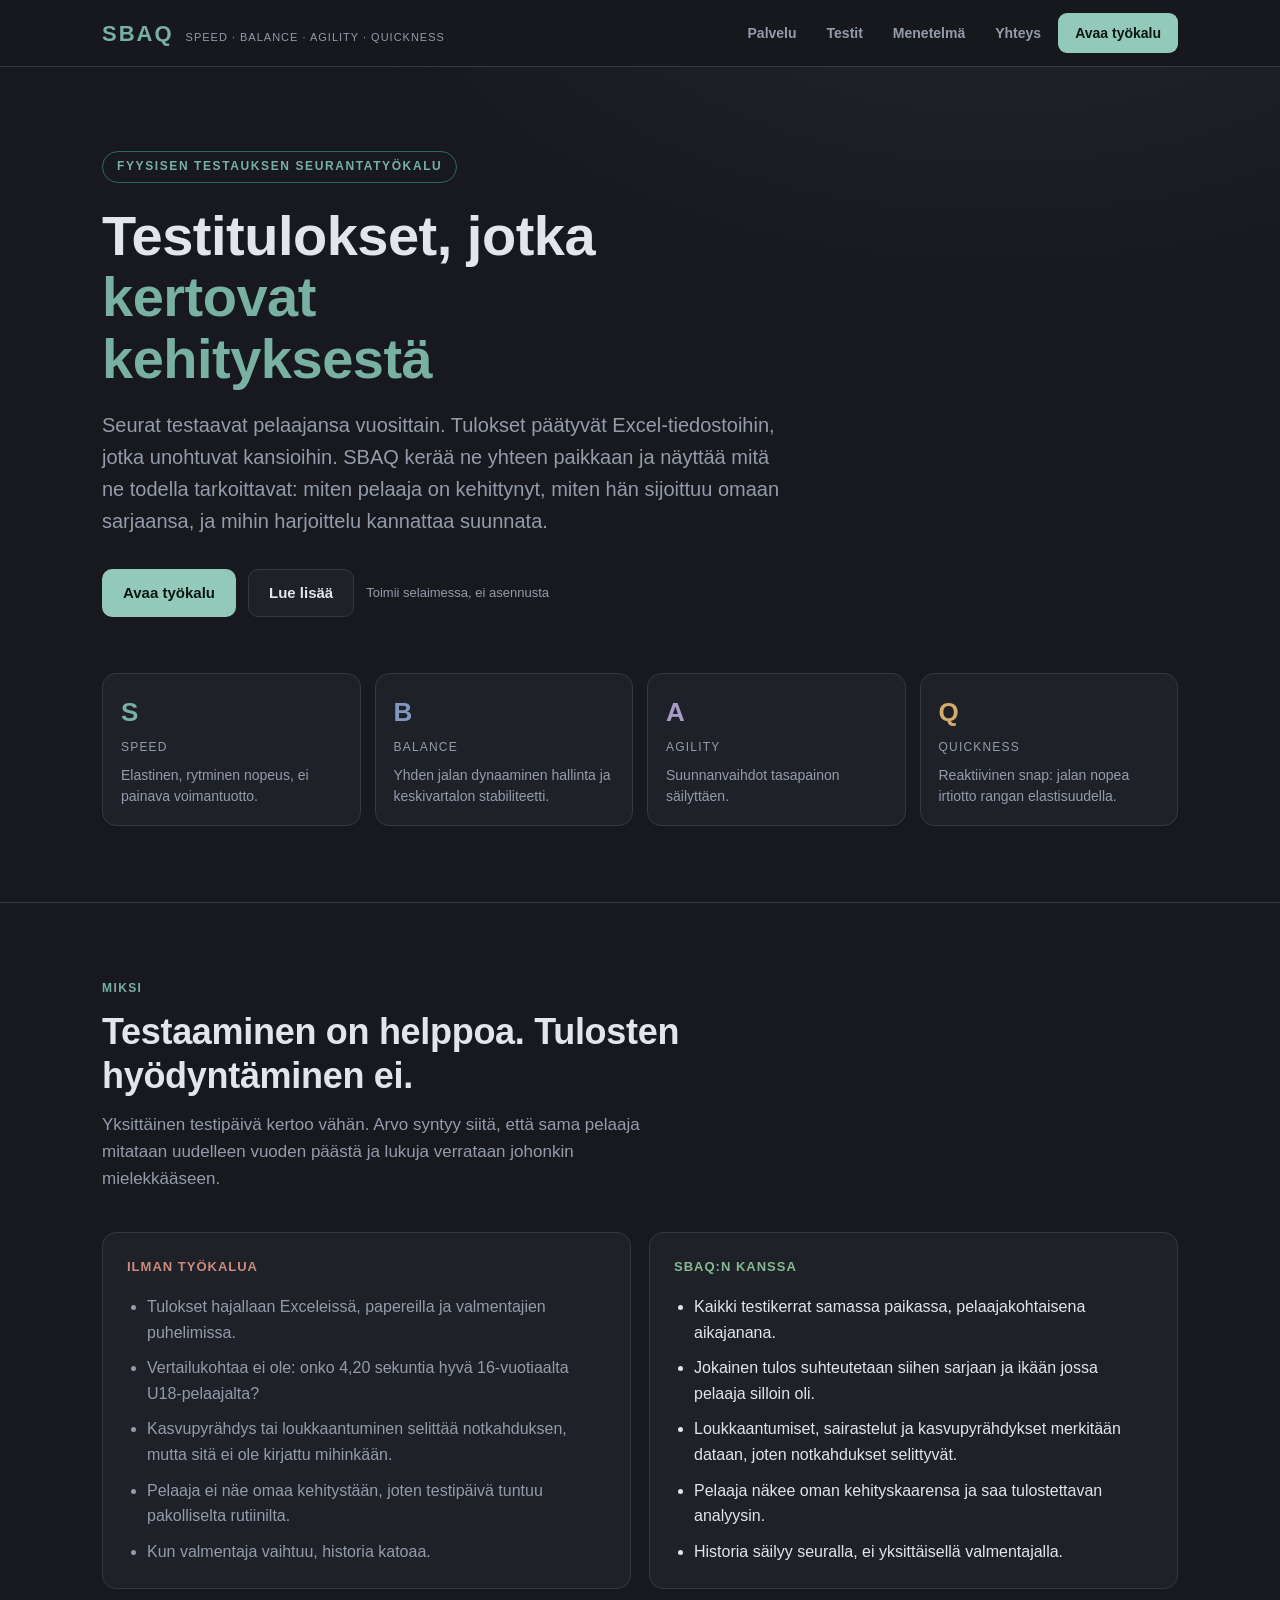
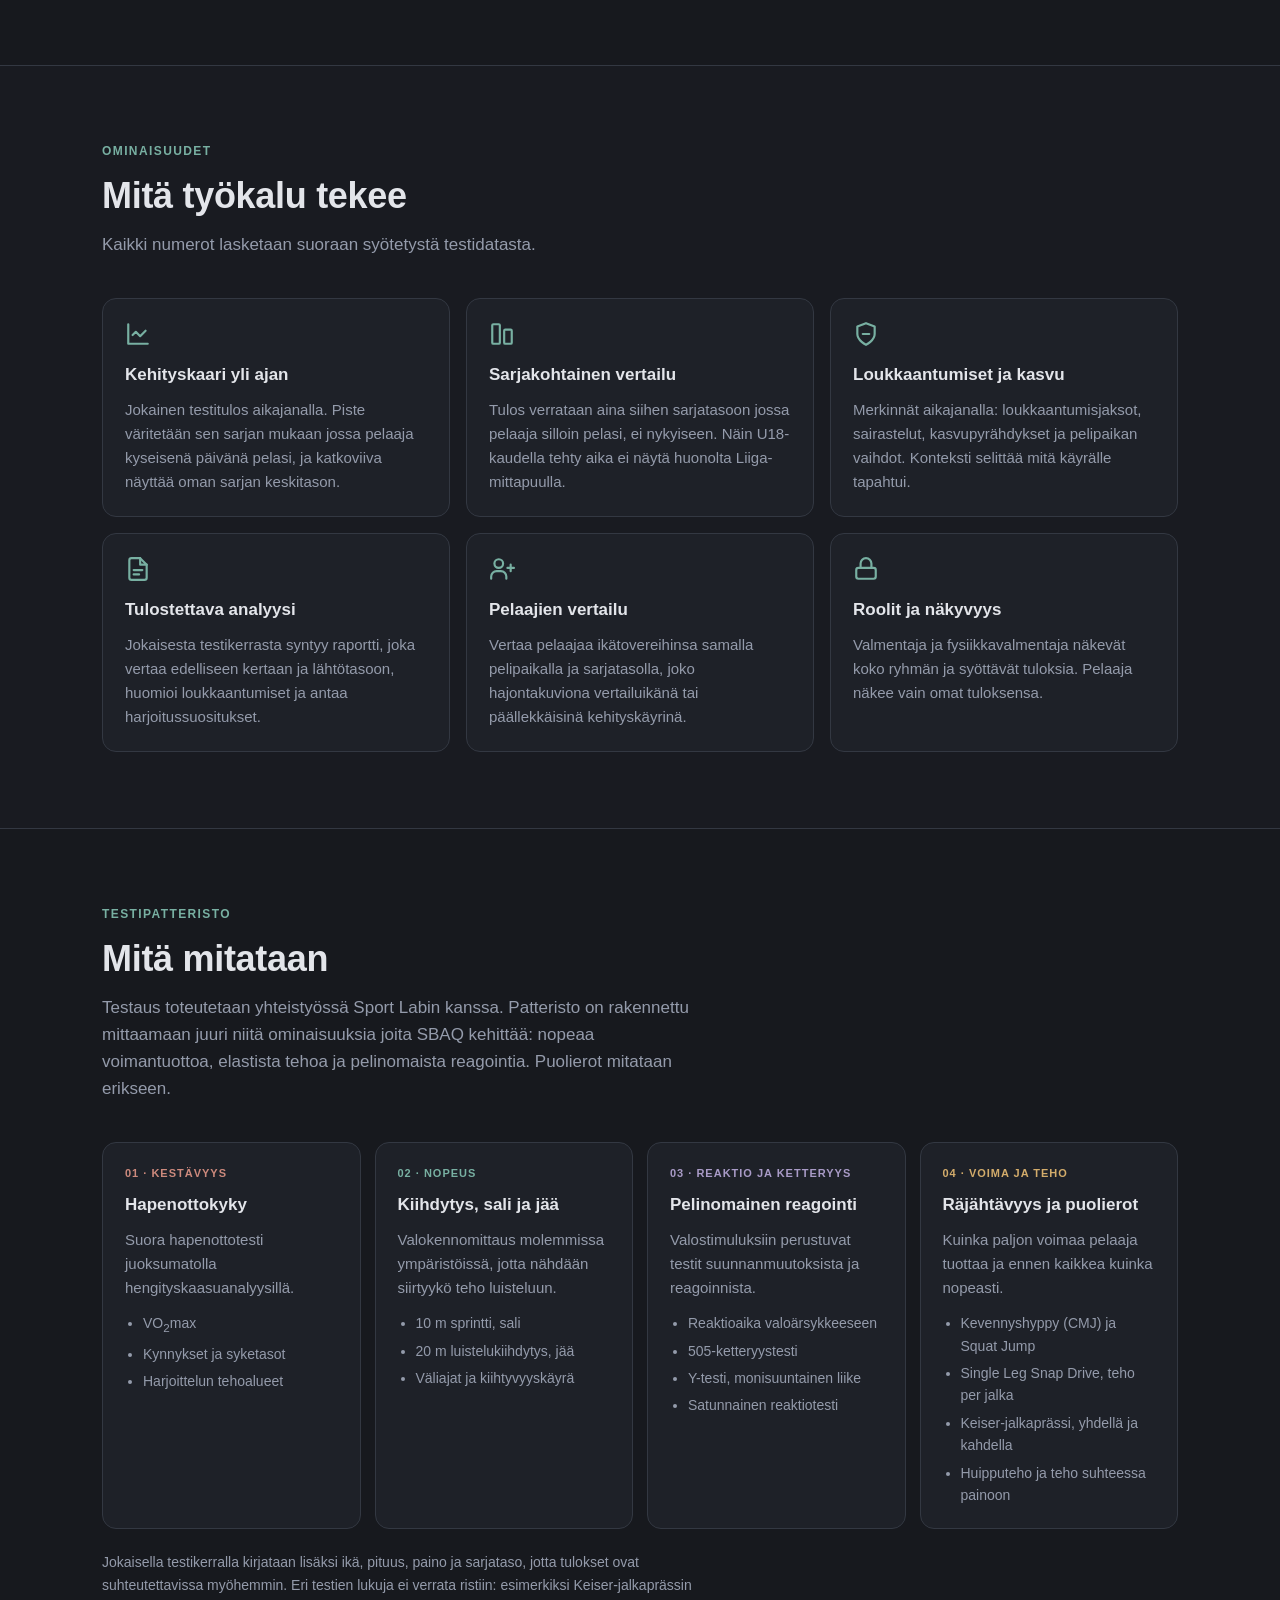
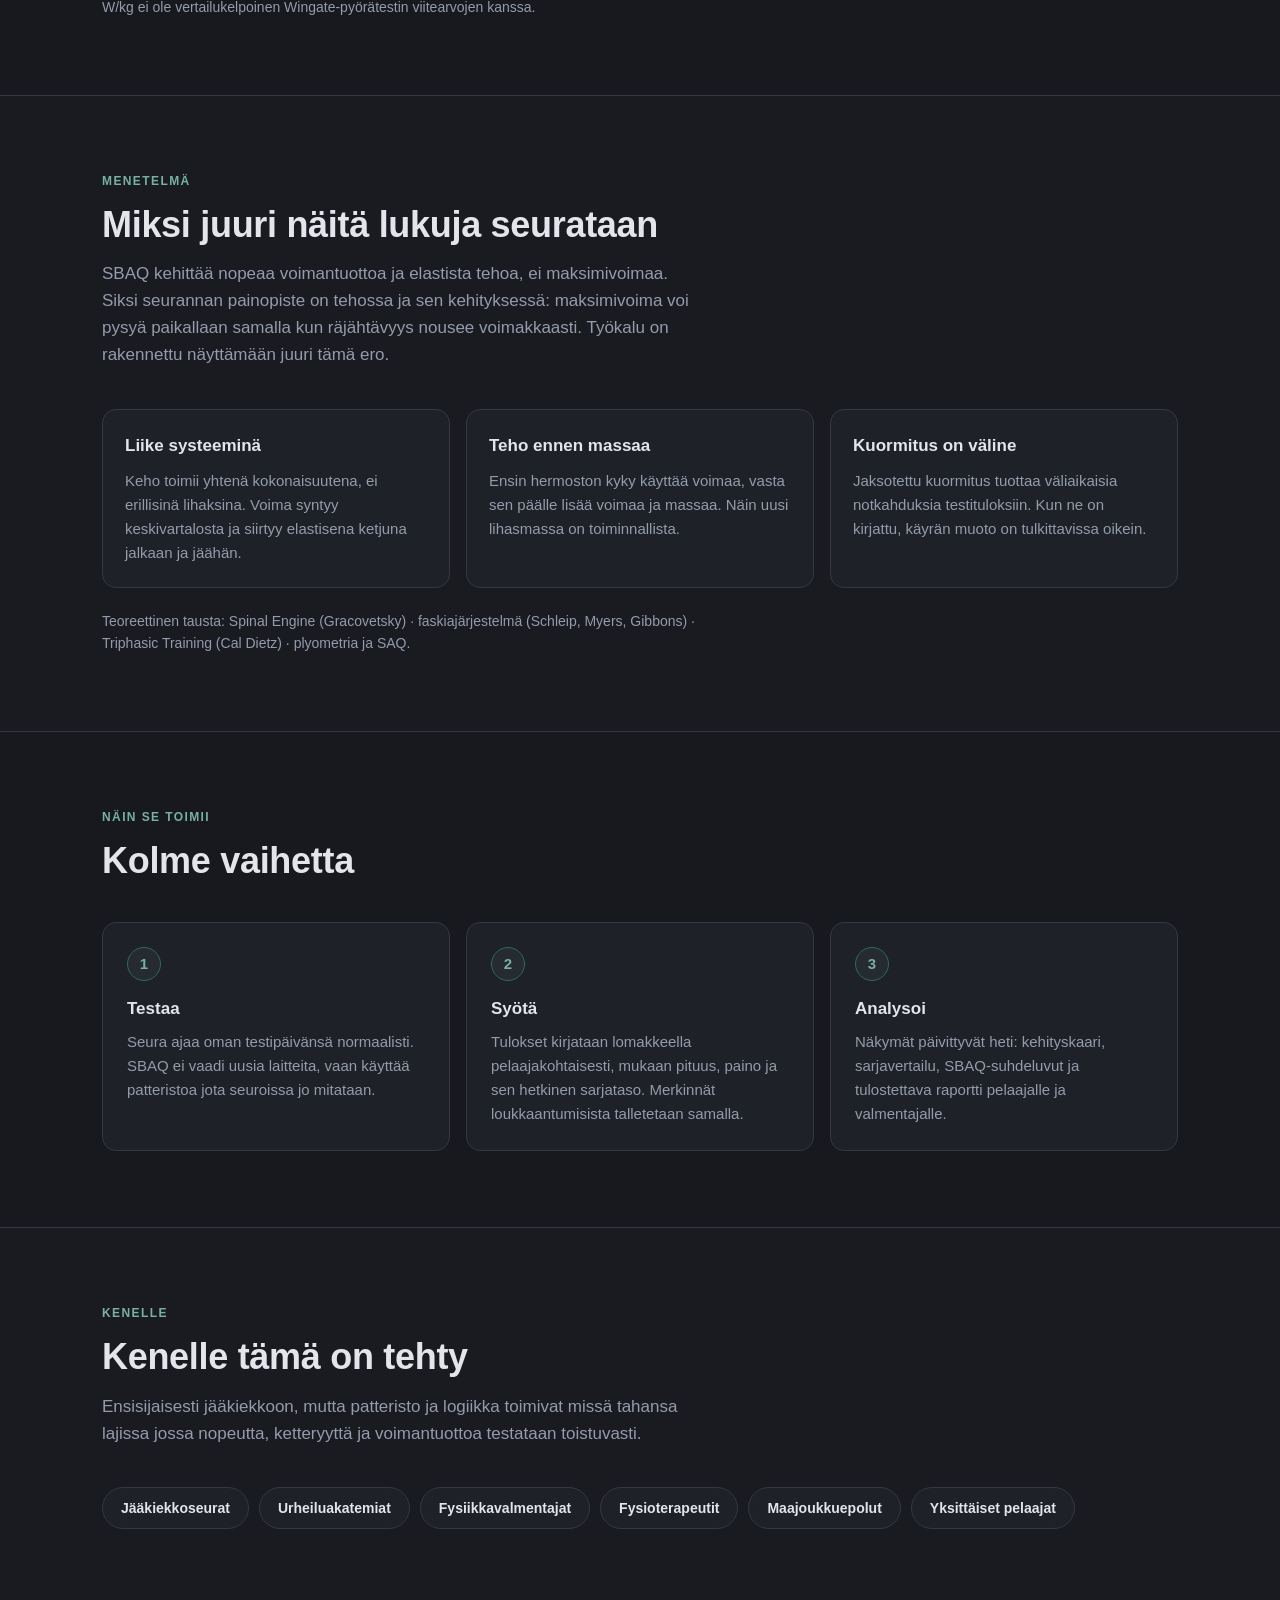
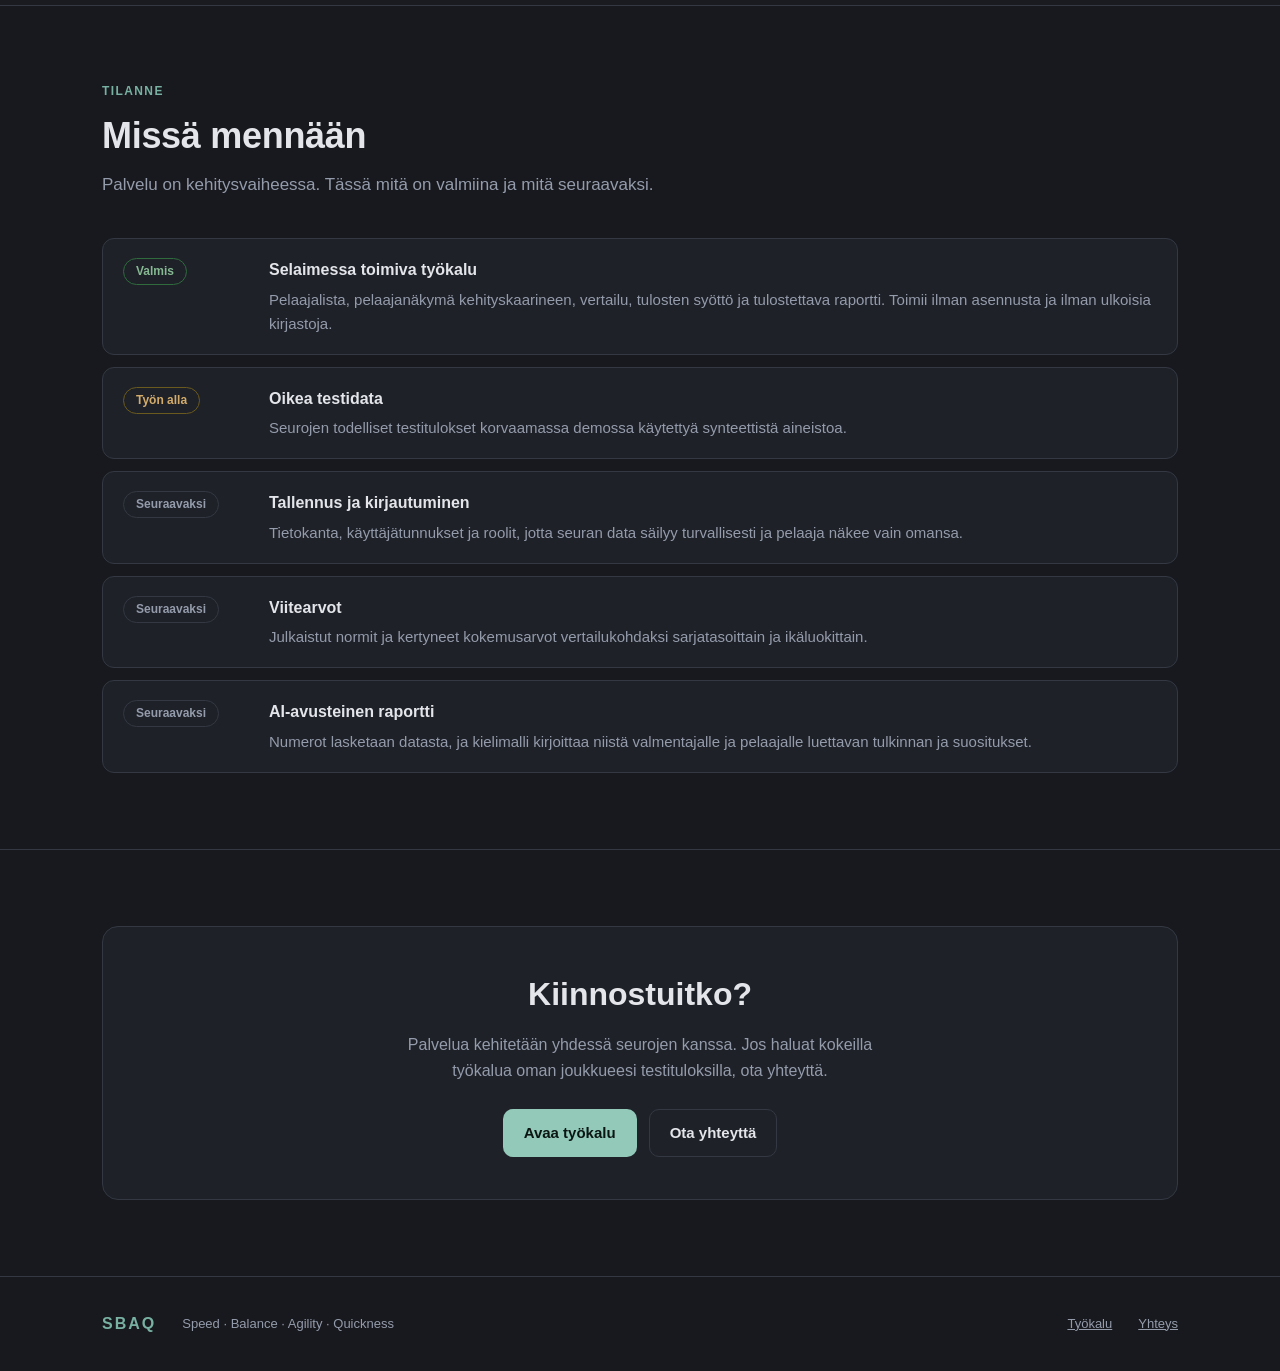
==== index.html @ cec6dcbb "Align landing page with SBAQ's own source material Reworked the parts of the page that were written " ====
<!doctype html>
<html lang="fi">
<head>
  <meta charset="utf-8" />
  <meta name="viewport" content="width=device-width, initial-scale=1" />
  <title>SBAQ, urheilijan testitulosten seuranta</title>
  <meta name="description" content="SBAQ on työkalu jääkiekkoilijoiden fyysisten testitulosten syöttöön, seurantaan ja vertailuun. Speed, Balance, Agility, Quickness." />
  <link rel="stylesheet" href="site.css" />
</head>
<body>

<header class="topbar">
  <div class="wrap">
    <a class="brand" href="#top">
      <span class="logo">SBAQ</span>
      <span class="tag">Speed · Balance · Agility · Quickness</span>
    </a>
    <nav class="sitenav">
      <a href="#palvelu" class="hide-sm">Palvelu</a>
      <a href="#testit" class="hide-sm">Testit</a>
      <a href="#menetelma" class="hide-sm">Menetelmä</a>
      <a href="#yhteys" class="hide-sm">Yhteys</a>
      <a href="app/" class="btn btn-primary">Avaa työkalu</a>
    </nav>
  </div>
</header>

<main id="top">

  <!-- ---------- hero ---------- -->
  <div class="hero">
    <div class="wrap">
      <span class="eyebrow">Fyysisen testauksen seurantatyökalu</span>
      <h1>Testitulokset, jotka <em>kertovat kehityksestä</em></h1>
      <p class="lead">
        Seurat testaavat pelaajansa vuosittain. Tulokset päätyvät Excel-tiedostoihin,
        jotka unohtuvat kansioihin. SBAQ kerää ne yhteen paikkaan ja näyttää mitä
        ne todella tarkoittavat: miten pelaaja on kehittynyt, miten hän sijoittuu
        omaan sarjaansa, ja mihin harjoittelu kannattaa suunnata.
      </p>
      <div class="cta-row">
        <a href="app/" class="btn btn-primary">Avaa työkalu</a>
        <a href="#palvelu" class="btn btn-ghost">Lue lisää</a>
        <span class="cta-note">Toimii selaimessa, ei asennusta</span>
      </div>

      <div class="sbaq-row">
        <div class="sbaq-item">
          <div class="letter">S</div>
          <div class="word">Speed</div>
          <p>Elastinen, rytminen nopeus, ei painava voimantuotto.</p>
        </div>
        <div class="sbaq-item">
          <div class="letter">B</div>
          <div class="word">Balance</div>
          <p>Yhden jalan dynaaminen hallinta ja keskivartalon stabiliteetti.</p>
        </div>
        <div class="sbaq-item">
          <div class="letter">A</div>
          <div class="word">Agility</div>
          <p>Suunnanvaihdot tasapainon säilyttäen.</p>
        </div>
        <div class="sbaq-item">
          <div class="letter">Q</div>
          <div class="word">Quickness</div>
          <p>Reaktiivinen snap: jalan nopea irtiotto rangan elastisuudella.</p>
        </div>
      </div>
    </div>
  </div>

  <!-- ---------- ongelma / ratkaisu ---------- -->
  <section id="palvelu">
    <div class="wrap">
      <div class="sec-head">
        <div class="kicker">Miksi</div>
        <h2>Testaaminen on helppoa. Tulosten hyödyntäminen ei.</h2>
        <p>
          Yksittäinen testipäivä kertoo vähän. Arvo syntyy siitä, että sama pelaaja
          mitataan uudelleen vuoden päästä ja lukuja verrataan johonkin mielekkääseen.
        </p>
      </div>
      <div class="split">
        <div class="panel before">
          <h3>Ilman työkalua</h3>
          <ul>
            <li>Tulokset hajallaan Exceleissä, papereilla ja valmentajien puhelimissa.</li>
            <li>Vertailukohtaa ei ole: onko 4,20 sekuntia hyvä 16-vuotiaalta U18-pelaajalta?</li>
            <li>Kasvupyrähdys tai loukkaantuminen selittää notkahduksen, mutta sitä ei ole kirjattu mihinkään.</li>
            <li>Pelaaja ei näe omaa kehitystään, joten testipäivä tuntuu pakolliselta rutiinilta.</li>
            <li>Kun valmentaja vaihtuu, historia katoaa.</li>
          </ul>
        </div>
        <div class="panel after">
          <h3>SBAQ:n kanssa</h3>
          <ul>
            <li>Kaikki testikerrat samassa paikassa, pelaajakohtaisena aikajanana.</li>
            <li>Jokainen tulos suhteutetaan siihen sarjaan ja ikään jossa pelaaja silloin oli.</li>
            <li>Loukkaantumiset, sairastelut ja kasvupyrähdykset merkitään dataan, joten notkahdukset selittyvät.</li>
            <li>Pelaaja näkee oman kehityskaarensa ja saa tulostettavan analyysin.</li>
            <li>Historia säilyy seuralla, ei yksittäisellä valmentajalla.</li>
          </ul>
        </div>
      </div>
    </div>
  </section>

  <!-- ---------- ominaisuudet ---------- -->
  <section class="alt" id="ominaisuudet">
    <div class="wrap">
      <div class="sec-head">
        <div class="kicker">Ominaisuudet</div>
        <h2>Mitä työkalu tekee</h2>
        <p>Kaikki numerot lasketaan suoraan syötetystä testidatasta.</p>
      </div>
      <div class="grid3">
        <div class="card">
          <svg class="ico" width="26" height="26" viewBox="0 0 24 24" fill="none" stroke="currentColor" stroke-width="2" stroke-linecap="round" stroke-linejoin="round"><path d="M3 3v18h18"/><path d="m19 9-5 5-4-4-3 3"/></svg>
          <h3>Kehityskaari yli ajan</h3>
          <p>Jokainen testitulos aikajanalla. Piste väritetään sen sarjan mukaan jossa pelaaja kyseisenä päivänä pelasi, ja katkoviiva näyttää oman sarjan keskitason.</p>
        </div>
        <div class="card">
          <svg class="ico" width="26" height="26" viewBox="0 0 24 24" fill="none" stroke="currentColor" stroke-width="2" stroke-linecap="round" stroke-linejoin="round"><rect x="3" y="3" width="7" height="18" rx="1"/><rect x="14" y="8" width="7" height="13" rx="1"/></svg>
          <h3>Sarjakohtainen vertailu</h3>
          <p>Tulos verrataan aina siihen sarjatasoon jossa pelaaja silloin pelasi, ei nykyiseen. Näin U18-kaudella tehty aika ei näytä huonolta Liiga-mittapuulla.</p>
        </div>
        <div class="card">
          <svg class="ico" width="26" height="26" viewBox="0 0 24 24" fill="none" stroke="currentColor" stroke-width="2" stroke-linecap="round" stroke-linejoin="round"><path d="M12 22s8-4 8-10V5l-8-3-8 3v7c0 6 8 10 8 10z"/><path d="M9 12h6"/></svg>
          <h3>Loukkaantumiset ja kasvu</h3>
          <p>Merkinnät aikajanalla: loukkaantumisjaksot, sairastelut, kasvupyrähdykset ja pelipaikan vaihdot. Konteksti selittää mitä käyrälle tapahtui.</p>
        </div>
        <div class="card">
          <svg class="ico" width="26" height="26" viewBox="0 0 24 24" fill="none" stroke="currentColor" stroke-width="2" stroke-linecap="round" stroke-linejoin="round"><path d="M14 2H6a2 2 0 0 0-2 2v16a2 2 0 0 0 2 2h12a2 2 0 0 0 2-2V8z"/><path d="M14 2v6h6"/><path d="M8 13h8"/><path d="M8 17h5"/></svg>
          <h3>Tulostettava analyysi</h3>
          <p>Jokaisesta testikerrasta syntyy raportti, joka vertaa edelliseen kertaan ja lähtötasoon, huomioi loukkaantumiset ja antaa harjoitussuositukset.</p>
        </div>
        <div class="card">
          <svg class="ico" width="26" height="26" viewBox="0 0 24 24" fill="none" stroke="currentColor" stroke-width="2" stroke-linecap="round" stroke-linejoin="round"><circle cx="9" cy="7" r="4"/><path d="M2 21v-2a5 5 0 0 1 5-5h4a5 5 0 0 1 5 5v2"/><path d="M17 11h6"/><path d="M20 8v6"/></svg>
          <h3>Pelaajien vertailu</h3>
          <p>Vertaa pelaajaa ikätovereihinsa samalla pelipaikalla ja sarjatasolla, joko hajontakuviona vertailuikänä tai päällekkäisinä kehityskäyrinä.</p>
        </div>
        <div class="card">
          <svg class="ico" width="26" height="26" viewBox="0 0 24 24" fill="none" stroke="currentColor" stroke-width="2" stroke-linecap="round" stroke-linejoin="round"><rect x="3" y="11" width="18" height="10" rx="2"/><path d="M7 11V7a5 5 0 0 1 10 0v4"/></svg>
          <h3>Roolit ja näkyvyys</h3>
          <p>Valmentaja ja fysiikkavalmentaja näkevät koko ryhmän ja syöttävät tuloksia. Pelaaja näkee vain omat tuloksensa.</p>
        </div>
      </div>
    </div>
  </section>

  <!-- ---------- testipatteristo ---------- -->
  <section id="testit">
    <div class="wrap">
      <div class="sec-head">
        <div class="kicker">Testipatteristo</div>
        <h2>Mitä mitataan</h2>
        <p>
          Testaus toteutetaan yhteistyössä Sport Labin kanssa. Patteristo on
          rakennettu mittaamaan juuri niitä ominaisuuksia joita SBAQ kehittää:
          nopeaa voimantuottoa, elastista tehoa ja pelinomaista reagointia.
          Puolierot mitataan erikseen.
        </p>
      </div>

      <div class="grid4">
        <div class="card">
          <div class="cat cat-strength">01 · Kestävyys</div>
          <h3>Hapenottokyky</h3>
          <p>Suora hapenottotesti juoksumatolla hengityskaasuanalyysillä.</p>
          <ul class="tlist">
            <li>VO<sub>2</sub>max</li>
            <li>Kynnykset ja syketasot</li>
            <li>Harjoittelun tehoalueet</li>
          </ul>
        </div>

        <div class="card">
          <div class="cat cat-speed">02 · Nopeus</div>
          <h3>Kiihdytys, sali ja jää</h3>
          <p>Valokennomittaus molemmissa ympäristöissä, jotta nähdään siirtyykö teho luisteluun.</p>
          <ul class="tlist">
            <li>10 m sprintti, sali</li>
            <li>20 m luistelukiihdytys, jää</li>
            <li>Väliajat ja kiihtyvyyskäyrä</li>
          </ul>
        </div>

        <div class="card">
          <div class="cat cat-agility">03 · Reaktio ja ketteryys</div>
          <h3>Pelinomainen reagointi</h3>
          <p>Valostimuluksiin perustuvat testit suunnanmuutoksista ja reagoinnista.</p>
          <ul class="tlist">
            <li>Reaktioaika valoärsykkeeseen</li>
            <li>505-ketteryystesti</li>
            <li>Y-testi, monisuuntainen liike</li>
            <li>Satunnainen reaktiotesti</li>
          </ul>
        </div>

        <div class="card">
          <div class="cat cat-power">04 · Voima ja teho</div>
          <h3>Räjähtävyys ja puolierot</h3>
          <p>Kuinka paljon voimaa pelaaja tuottaa ja ennen kaikkea kuinka nopeasti.</p>
          <ul class="tlist">
            <li>Kevennyshyppy (CMJ) ja Squat Jump</li>
            <li>Single Leg Snap Drive, teho per jalka</li>
            <li>Keiser-jalkaprässi, yhdellä ja kahdella</li>
            <li>Huipputeho ja teho suhteessa painoon</li>
          </ul>
        </div>
      </div>

      <p class="fineprint">
        Jokaisella testikerralla kirjataan lisäksi ikä, pituus, paino ja sarjataso,
        jotta tulokset ovat suhteutettavissa myöhemmin. Eri testien lukuja ei
        verrata ristiin: esimerkiksi Keiser-jalkaprässin W/kg ei ole vertailukelpoinen
        Wingate-pyörätestin viitearvojen kanssa.
      </p>
    </div>
  </section>

  <!-- ---------- menetelmä ---------- -->
  <section class="alt" id="menetelma">
    <div class="wrap">
      <div class="sec-head">
        <div class="kicker">Menetelmä</div>
        <h2>Miksi juuri näitä lukuja seurataan</h2>
        <p>
          SBAQ kehittää nopeaa voimantuottoa ja elastista tehoa, ei maksimivoimaa.
          Siksi seurannan painopiste on tehossa ja sen kehityksessä: maksimivoima voi
          pysyä paikallaan samalla kun räjähtävyys nousee voimakkaasti. Työkalu on
          rakennettu näyttämään juuri tämä ero.
        </p>
      </div>
      <div class="grid3">
        <div class="card">
          <h3>Liike systeeminä</h3>
          <p>Keho toimii yhtenä kokonaisuutena, ei erillisinä lihaksina. Voima syntyy keskivartalosta ja siirtyy elastisena ketjuna jalkaan ja jäähän.</p>
        </div>
        <div class="card">
          <h3>Teho ennen massaa</h3>
          <p>Ensin hermoston kyky käyttää voimaa, vasta sen päälle lisää voimaa ja massaa. Näin uusi lihasmassa on toiminnallista.</p>
        </div>
        <div class="card">
          <h3>Kuormitus on väline</h3>
          <p>Jaksotettu kuormitus tuottaa väliaikaisia notkahduksia testituloksiin. Kun ne on kirjattu, käyrän muoto on tulkittavissa oikein.</p>
        </div>
      </div>
      <p class="fineprint">
        Teoreettinen tausta: Spinal Engine (Gracovetsky) · faskiajärjestelmä
        (Schleip, Myers, Gibbons) · Triphasic Training (Cal Dietz) · plyometria ja SAQ.
      </p>
    </div>
  </section>

  <!-- ---------- näin se toimii ---------- -->
  <section id="nain-se-toimii">
    <div class="wrap">
      <div class="sec-head">
        <div class="kicker">Näin se toimii</div>
        <h2>Kolme vaihetta</h2>
      </div>
      <div class="steps">
        <div class="step">
          <div class="num">1</div>
          <h3>Testaa</h3>
          <p>Seura ajaa oman testipäivänsä normaalisti. SBAQ ei vaadi uusia laitteita, vaan käyttää patteristoa jota seuroissa jo mitataan.</p>
        </div>
        <div class="step">
          <div class="num">2</div>
          <h3>Syötä</h3>
          <p>Tulokset kirjataan lomakkeella pelaajakohtaisesti, mukaan pituus, paino ja sen hetkinen sarjataso. Merkinnät loukkaantumisista talletetaan samalla.</p>
        </div>
        <div class="step">
          <div class="num">3</div>
          <h3>Analysoi</h3>
          <p>Näkymät päivittyvät heti: kehityskaari, sarjavertailu, SBAQ-suhdeluvut ja tulostettava raportti pelaajalle ja valmentajalle.</p>
        </div>
      </div>
    </div>
  </section>

  <!-- ---------- kenelle ---------- -->
  <section class="alt" id="kenelle">
    <div class="wrap">
      <div class="sec-head">
        <div class="kicker">Kenelle</div>
        <h2>Kenelle tämä on tehty</h2>
        <p>
          Ensisijaisesti jääkiekkoon, mutta patteristo ja logiikka toimivat missä
          tahansa lajissa jossa nopeutta, ketteryyttä ja voimantuottoa testataan
          toistuvasti.
        </p>
      </div>
      <div class="chips">
        <span class="chip">Jääkiekkoseurat</span>
        <span class="chip">Urheiluakatemiat</span>
        <span class="chip">Fysiikkavalmentajat</span>
        <span class="chip">Fysioterapeutit</span>
        <span class="chip">Maajoukkuepolut</span>
        <span class="chip">Yksittäiset pelaajat</span>
      </div>
    </div>
  </section>

  <!-- ---------- tilanne ---------- -->
  <section id="tilanne">
    <div class="wrap">
      <div class="sec-head">
        <div class="kicker">Tilanne</div>
        <h2>Missä mennään</h2>
        <p>Palvelu on kehitysvaiheessa. Tässä mitä on valmiina ja mitä seuraavaksi.</p>
      </div>
      <div class="road">
        <div class="road-item">
          <div><span class="pill done">Valmis</span></div>
          <div>
            <h3>Selaimessa toimiva työkalu</h3>
            <p>Pelaajalista, pelaajanäkymä kehityskaarineen, vertailu, tulosten syöttö ja tulostettava raportti. Toimii ilman asennusta ja ilman ulkoisia kirjastoja.</p>
          </div>
        </div>
        <div class="road-item">
          <div><span class="pill wip">Työn alla</span></div>
          <div>
            <h3>Oikea testidata</h3>
            <p>Seurojen todelliset testitulokset korvaamassa demossa käytettyä synteettistä aineistoa.</p>
          </div>
        </div>
        <div class="road-item">
          <div><span class="pill next">Seuraavaksi</span></div>
          <div>
            <h3>Tallennus ja kirjautuminen</h3>
            <p>Tietokanta, käyttäjätunnukset ja roolit, jotta seuran data säilyy turvallisesti ja pelaaja näkee vain omansa.</p>
          </div>
        </div>
        <div class="road-item">
          <div><span class="pill next">Seuraavaksi</span></div>
          <div>
            <h3>Viitearvot</h3>
            <p>Julkaistut normit ja kertyneet kokemusarvot vertailukohdaksi sarjatasoittain ja ikäluokittain.</p>
          </div>
        </div>
        <div class="road-item">
          <div><span class="pill next">Seuraavaksi</span></div>
          <div>
            <h3>AI-avusteinen raportti</h3>
            <p>Numerot lasketaan datasta, ja kielimalli kirjoittaa niistä valmentajalle ja pelaajalle luettavan tulkinnan ja suositukset.</p>
          </div>
        </div>
      </div>
    </div>
  </section>

  <!-- ---------- yhteys ---------- -->
  <section id="yhteys">
    <div class="wrap">
      <div class="contact-box">
        <h2>Kiinnostuitko?</h2>
        <p>
          Palvelua kehitetään yhdessä seurojen kanssa. Jos haluat kokeilla työkalua
          oman joukkueesi testituloksilla, ota yhteyttä.
        </p>
        <div class="cta-row">
          <a href="app/" class="btn btn-primary">Avaa työkalu</a>
          <a href="mailto:janne.seivo@gmail.com" class="btn btn-ghost">Ota yhteyttä</a>
        </div>
      </div>
    </div>
  </section>

</main>

<footer class="foot">
  <div class="wrap">
    <span class="logo" style="font-size:16px;">SBAQ</span>
    <span>Speed · Balance · Agility · Quickness</span>
    <span class="sep"><a href="app/">Työkalu</a></span>
    <span><a href="#yhteys">Yhteys</a></span>
  </div>
</footer>

</body>
</html>
---- site.css ----
/* SBAQ, esittelysivu. Ei riippuvuuksia. Sama visuaalinen kieli kuin työkalussa. */
:root {
  --bg: #17191e;
  --panel: #1e2128;
  --panel-2: #262a32;
  --line: #333842;
  --ink: #e3e5ea;
  --muted: #949bab;
  --teal: #78b0a2;
  --green: #86b892;
  --yellow: #d3ac6b;
  --red: #cd8a7d;
  --orange: #d29a6a;
  --purple: #a99bc7;
  --blue: #8098c0;
  --maxw: 1120px;
}
* { box-sizing: border-box; }
html { scroll-behavior: smooth; }
html, body { margin: 0; }
body {
  background: var(--bg);
  color: var(--ink);
  font: 16px/1.6 -apple-system, "SF Pro Text", "Segoe UI", Roboto, Helvetica, Arial, sans-serif;
  min-height: 100vh;
  -webkit-font-smoothing: antialiased;
}
a { color: var(--teal); }
.wrap { max-width: var(--maxw); margin: 0 auto; padding: 0 22px; }

/* ---------- top bar ---------- */
.topbar {
  position: sticky; top: 0; z-index: 30;
  border-bottom: 1px solid var(--line);
  background: rgba(23,25,30,.82); backdrop-filter: blur(10px);
}
.topbar .wrap { display: flex; align-items: center; gap: 16px 26px; padding-top: 13px; padding-bottom: 13px; }
.brand { display: flex; align-items: baseline; gap: 12px; text-decoration: none; }
.logo { font-weight: 700; letter-spacing: 2px; font-size: 22px; color: var(--teal); }
.tag { color: var(--muted); font-size: 11px; letter-spacing: 1px; text-transform: uppercase; white-space: nowrap; }
.sitenav { display: flex; gap: 4px; margin-left: auto; align-items: center; }
.sitenav a {
  color: var(--muted); text-decoration: none; font-size: 14px; font-weight: 600;
  padding: 7px 13px; border-radius: 9px;
}
.sitenav a:hover { color: var(--ink); background: var(--panel); }
@media (max-width: 900px) { .tag { display: none; } .sitenav a.hide-sm { display: none; } }

/* ---------- buttons ---------- */
.btn {
  display: inline-flex; align-items: center; gap: 8px;
  border-radius: 10px; padding: 11px 20px; font-size: 15px; font-weight: 700;
  text-decoration: none; border: 1px solid transparent; cursor: pointer; white-space: nowrap;
}
.btn-primary { background: #92c9b9; color: #0b1613; }
.btn-primary:hover { background: #a6d6c7; color: #0b1613; }
.btn-ghost { border-color: var(--line); color: var(--ink); background: var(--panel); }
.btn-ghost:hover { border-color: var(--teal); color: var(--teal); }
.sitenav a.btn { padding: 8px 16px; font-size: 14px; }
.sitenav a.btn-primary, .sitenav a.btn-primary:hover { color: #0b1613; background: #92c9b9; }
.sitenav a.btn-primary:hover { background: #a6d6c7; }

/* ---------- hero ---------- */
.hero {
  background: radial-gradient(1100px 620px at 78% -18%, #23262d 0%, var(--bg) 62%);
  border-bottom: 1px solid var(--line);
  padding: 84px 0 76px;
}
.eyebrow {
  display: inline-block; color: var(--teal); font-size: 12px; font-weight: 700;
  letter-spacing: 1.6px; text-transform: uppercase;
  border: 1px solid #2b6a5f; border-radius: 999px; padding: 5px 14px; margin-bottom: 22px;
}
.hero h1 {
  margin: 0 0 20px; font-size: clamp(34px, 5.4vw, 56px); line-height: 1.1;
  font-weight: 800; letter-spacing: -.5px; max-width: 16ch;
}
.hero h1 em { font-style: normal; color: var(--teal); }
.lead { font-size: clamp(17px, 2vw, 20px); color: var(--muted); max-width: 62ch; margin: 0 0 32px; }
.cta-row { display: flex; flex-wrap: wrap; gap: 12px; align-items: center; }
.cta-note { color: var(--muted); font-size: 13px; }

.sbaq-row { display: grid; grid-template-columns: repeat(4, 1fr); gap: 14px; margin-top: 56px; }
@media (max-width: 720px) { .sbaq-row { grid-template-columns: repeat(2, 1fr); } }
.sbaq-item {
  border: 1px solid var(--line); border-radius: 14px; padding: 18px; background: var(--panel);
}
.sbaq-item .letter { font-size: 26px; font-weight: 800; letter-spacing: 1px; margin-bottom: 4px; }
.sbaq-item .word { font-size: 12px; text-transform: uppercase; letter-spacing: 1.2px; color: var(--muted); margin-bottom: 8px; }
.sbaq-item p { margin: 0; font-size: 14px; color: var(--muted); line-height: 1.5; }
.sbaq-item:nth-child(1) .letter { color: var(--teal); }
.sbaq-item:nth-child(2) .letter { color: var(--blue); }
.sbaq-item:nth-child(3) .letter { color: var(--purple); }
.sbaq-item:nth-child(4) .letter { color: var(--yellow); }

/* ---------- sections ---------- */
section { padding: 76px 0; border-bottom: 1px solid var(--line); }
section.alt { background: #191b21; }
.sec-head { max-width: 66ch; margin-bottom: 40px; }
.sec-head .kicker {
  color: var(--teal); font-size: 12px; font-weight: 700;
  letter-spacing: 1.4px; text-transform: uppercase; margin-bottom: 12px;
}
.sec-head h2 { margin: 0 0 14px; font-size: clamp(26px, 3.4vw, 36px); line-height: 1.2; font-weight: 800; letter-spacing: -.3px; }
.sec-head p { margin: 0; color: var(--muted); font-size: 17px; }

/* ---------- problem ---------- */
.split { display: grid; grid-template-columns: 1fr 1fr; gap: 18px; }
@media (max-width: 860px) { .split { grid-template-columns: 1fr; } }
.panel {
  background: var(--panel); border: 1px solid var(--line); border-radius: 14px; padding: 24px;
}
.panel h3 { margin: 0 0 16px; font-size: 13px; letter-spacing: 1px; text-transform: uppercase; }
.panel.before h3 { color: var(--red); }
.panel.after h3 { color: var(--green); }
.panel ul { margin: 0; padding-left: 20px; }
.panel li { margin-bottom: 10px; color: var(--muted); }
.panel li:last-child { margin-bottom: 0; }
.panel.after li { color: var(--ink); }

/* ---------- feature / test grids ---------- */
.grid3 { display: grid; grid-template-columns: repeat(3, 1fr); gap: 16px; }
.grid4 { display: grid; grid-template-columns: repeat(4, 1fr); gap: 14px; }
@media (max-width: 980px) { .grid3 { grid-template-columns: repeat(2, 1fr); } .grid4 { grid-template-columns: repeat(2, 1fr); } }
@media (max-width: 620px) { .grid3, .grid4 { grid-template-columns: 1fr; } }
.card {
  background: var(--panel); border: 1px solid var(--line); border-radius: 14px; padding: 22px;
}
.card h3 { margin: 0 0 10px; font-size: 17px; font-weight: 700; }
.card p { margin: 0; color: var(--muted); font-size: 15px; }
.card .ico { display: block; margin-bottom: 14px; color: var(--teal); }

.test {
  background: var(--panel); border: 1px solid var(--line); border-radius: 12px; padding: 16px 18px;
}
.test .cat {
  font-size: 11px; text-transform: uppercase; letter-spacing: 1px; font-weight: 700; margin-bottom: 7px;
}
.test .nm { font-weight: 700; font-size: 15px; margin-bottom: 3px; }
.test .un { color: var(--muted); font-size: 13px; }
.cat-power { color: var(--yellow); }
.cat-speed { color: var(--teal); }
.cat-quick { color: var(--orange); }
.cat-agility { color: var(--purple); }
.cat-balance { color: var(--blue); }
.cat-mobility { color: var(--green); }
.cat-strength { color: var(--red); }

/* ---------- steps ---------- */
.steps { display: grid; grid-template-columns: repeat(3, 1fr); gap: 16px; counter-reset: step; }
@media (max-width: 860px) { .steps { grid-template-columns: 1fr; } }
.step { background: var(--panel); border: 1px solid var(--line); border-radius: 14px; padding: 24px; position: relative; }
.step .num {
  display: inline-flex; align-items: center; justify-content: center;
  width: 34px; height: 34px; border-radius: 999px;
  background: var(--panel-2); border: 1px solid #2b6a5f; color: var(--teal);
  font-weight: 800; font-size: 15px; margin-bottom: 14px;
}
.step h3 { margin: 0 0 8px; font-size: 17px; }
.step p { margin: 0; color: var(--muted); font-size: 15px; }

/* ---------- audience ---------- */
.chips { display: flex; flex-wrap: wrap; gap: 10px; }
.chip {
  border: 1px solid var(--line); background: var(--panel); border-radius: 999px;
  padding: 9px 18px; font-size: 14px; font-weight: 600; color: var(--ink);
}

/* ---------- roadmap ---------- */
.road { display: grid; gap: 12px; }
.road-item {
  display: grid; grid-template-columns: 128px 1fr; gap: 18px; align-items: start;
  background: var(--panel); border: 1px solid var(--line); border-radius: 12px; padding: 18px 20px;
}
@media (max-width: 620px) { .road-item { grid-template-columns: 1fr; gap: 8px; } }
.pill {
  display: inline-block; border-radius: 999px; padding: 3px 12px;
  font-size: 12px; font-weight: 700; border: 1px solid var(--line);
}
.pill.done { color: var(--green); border-color: #2f6b3d; }
.pill.wip { color: var(--yellow); border-color: #6b5a1e; }
.pill.next { color: var(--muted); }
.road-item h3 { margin: 0 0 5px; font-size: 16px; }
.road-item p { margin: 0; color: var(--muted); font-size: 15px; }

/* ---------- contact ---------- */
.contact-box {
  background: var(--panel); border: 1px solid var(--line); border-radius: 16px;
  padding: 42px; text-align: center;
}
.contact-box h2 { margin: 0 0 12px; font-size: clamp(24px, 3.2vw, 32px); font-weight: 800; }
.contact-box p { margin: 0 auto 26px; color: var(--muted); max-width: 54ch; }
.contact-box .cta-row { justify-content: center; }

/* ---------- footer ---------- */
.foot { padding: 34px 0; color: var(--muted); font-size: 13px; }
.foot .wrap { display: flex; flex-wrap: wrap; gap: 12px 26px; align-items: center; }
.foot .sep { margin-left: auto; }
.foot a { color: var(--muted); }
.foot a:hover { color: var(--teal); }

/* ---------- test battery cards ---------- */
.card .cat {
  font-size: 11px; text-transform: uppercase; letter-spacing: 1px;
  font-weight: 700; margin-bottom: 8px;
}
ul.tlist { margin: 12px 0 0; padding-left: 18px; }
ul.tlist li { color: var(--muted); font-size: 14px; margin-bottom: 5px; }
ul.tlist li:last-child { margin-bottom: 0; }
.fineprint { color: var(--muted); font-size: 14px; margin: 22px 0 0; max-width: 78ch; }
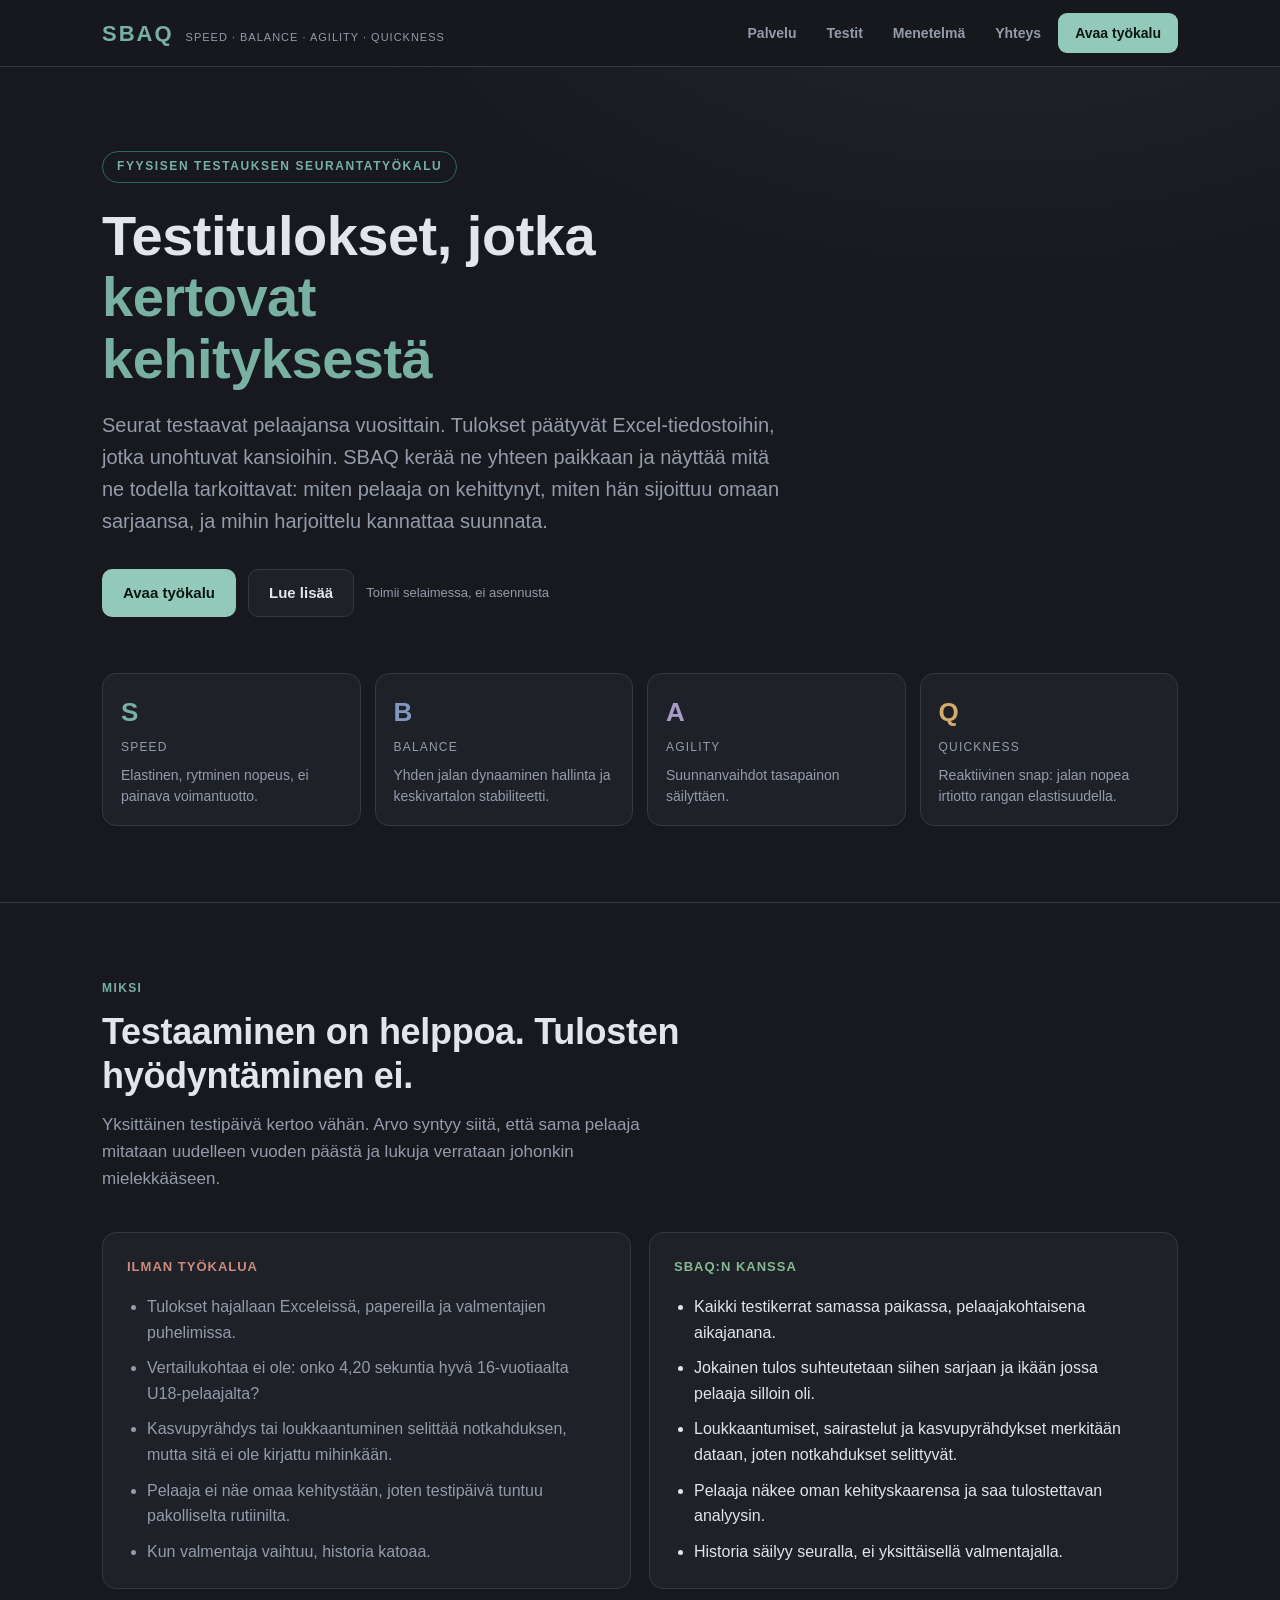
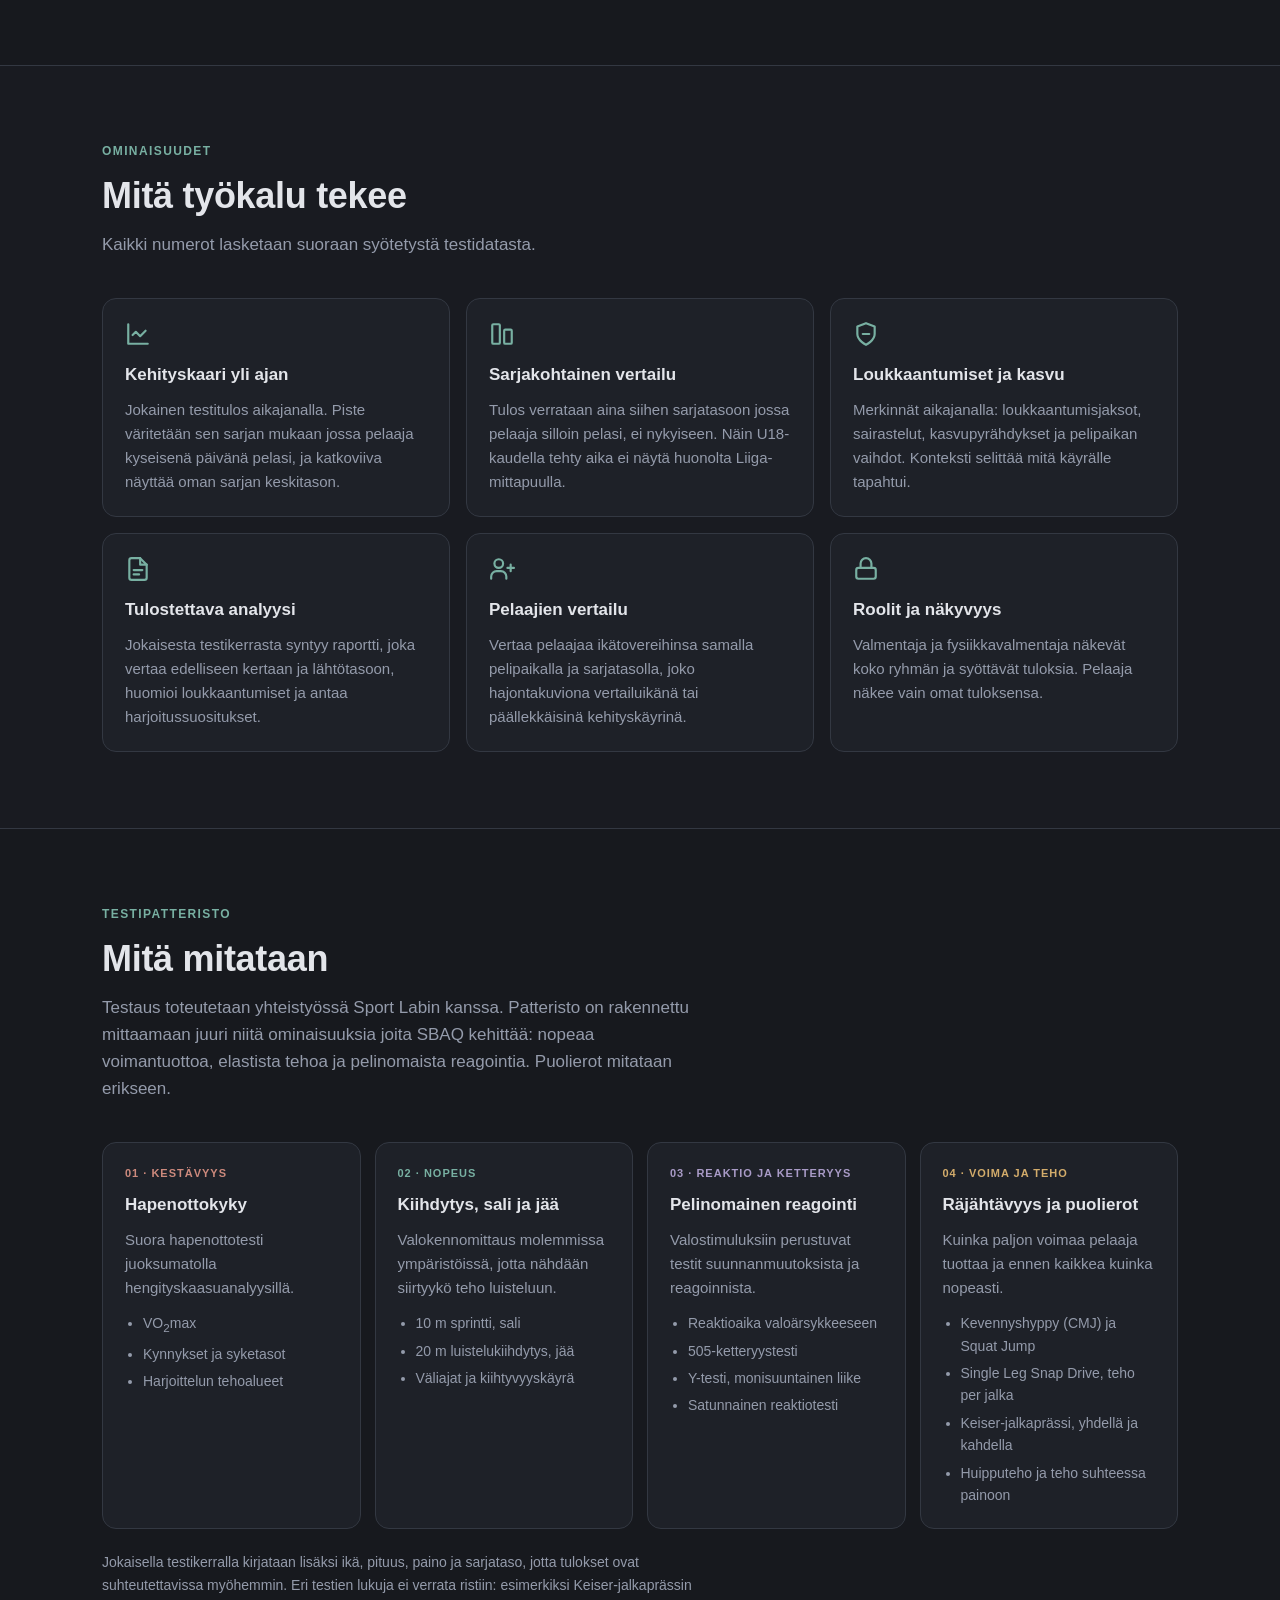
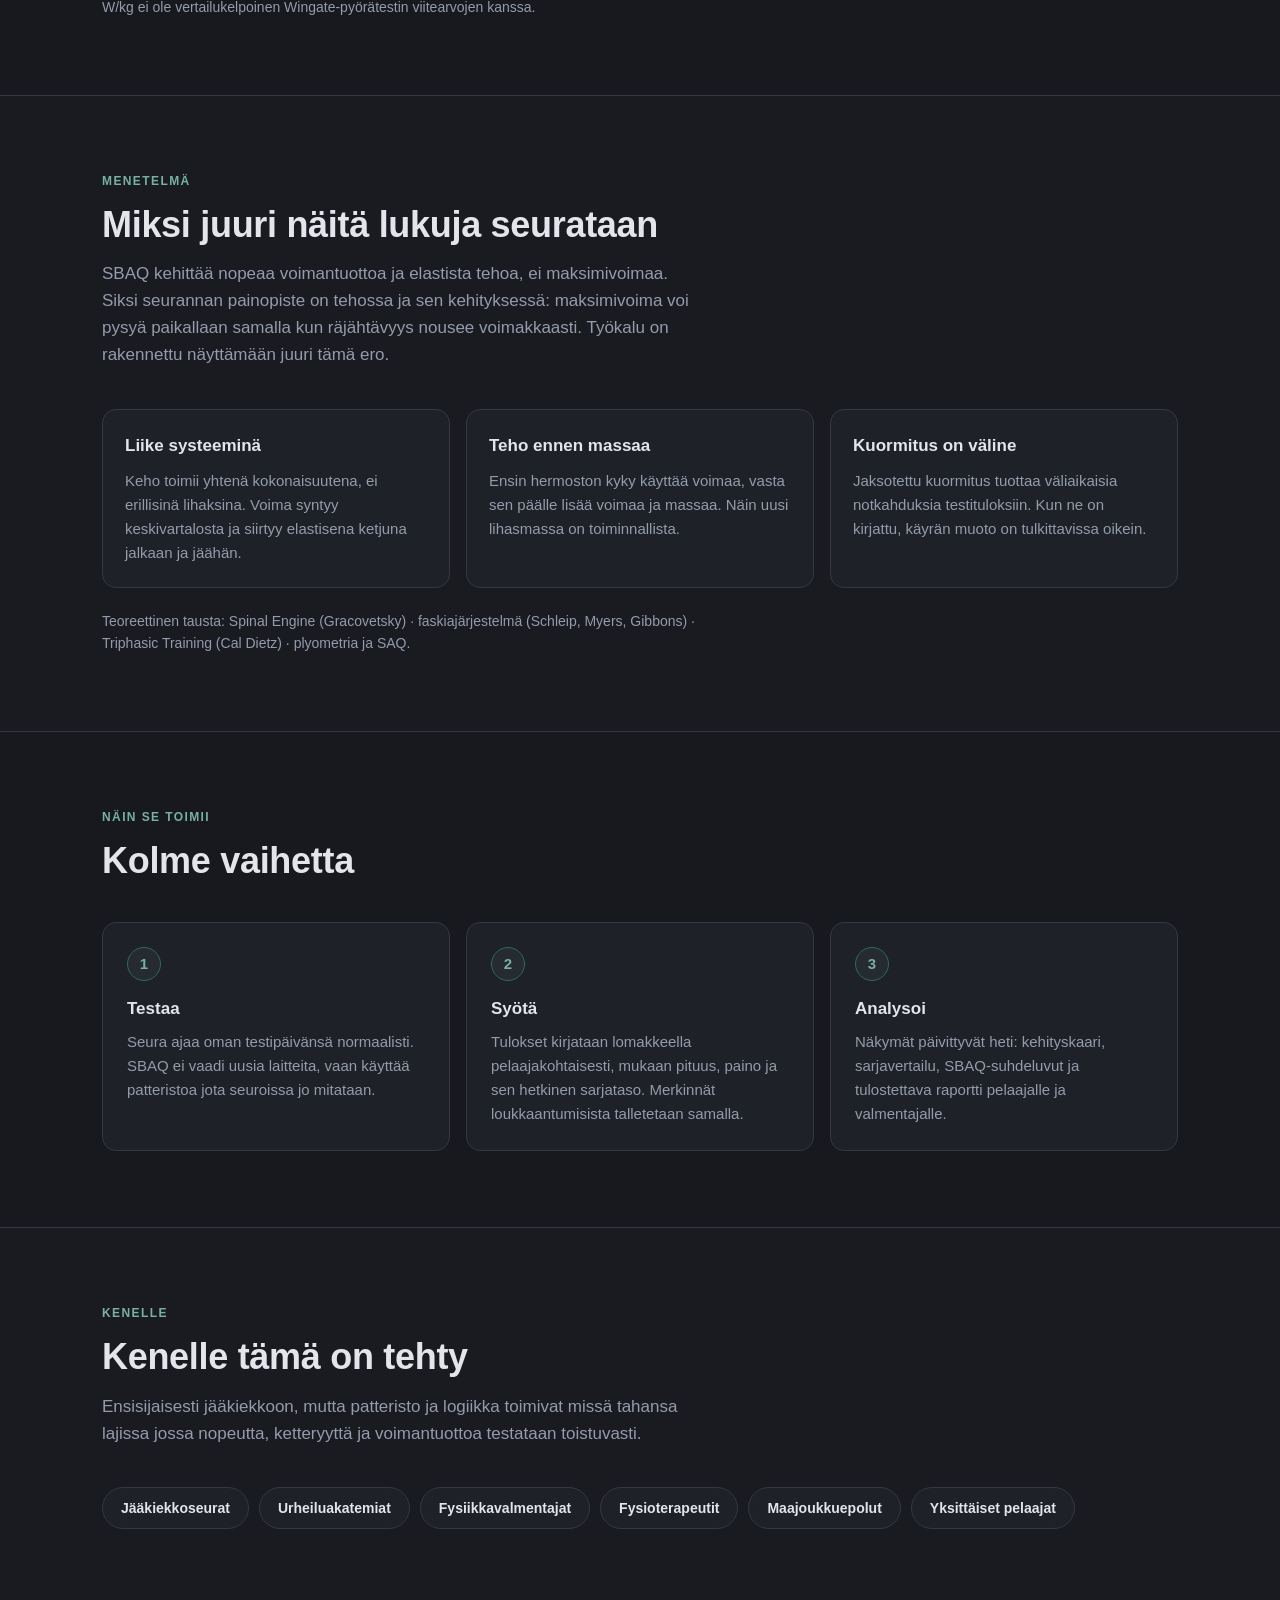
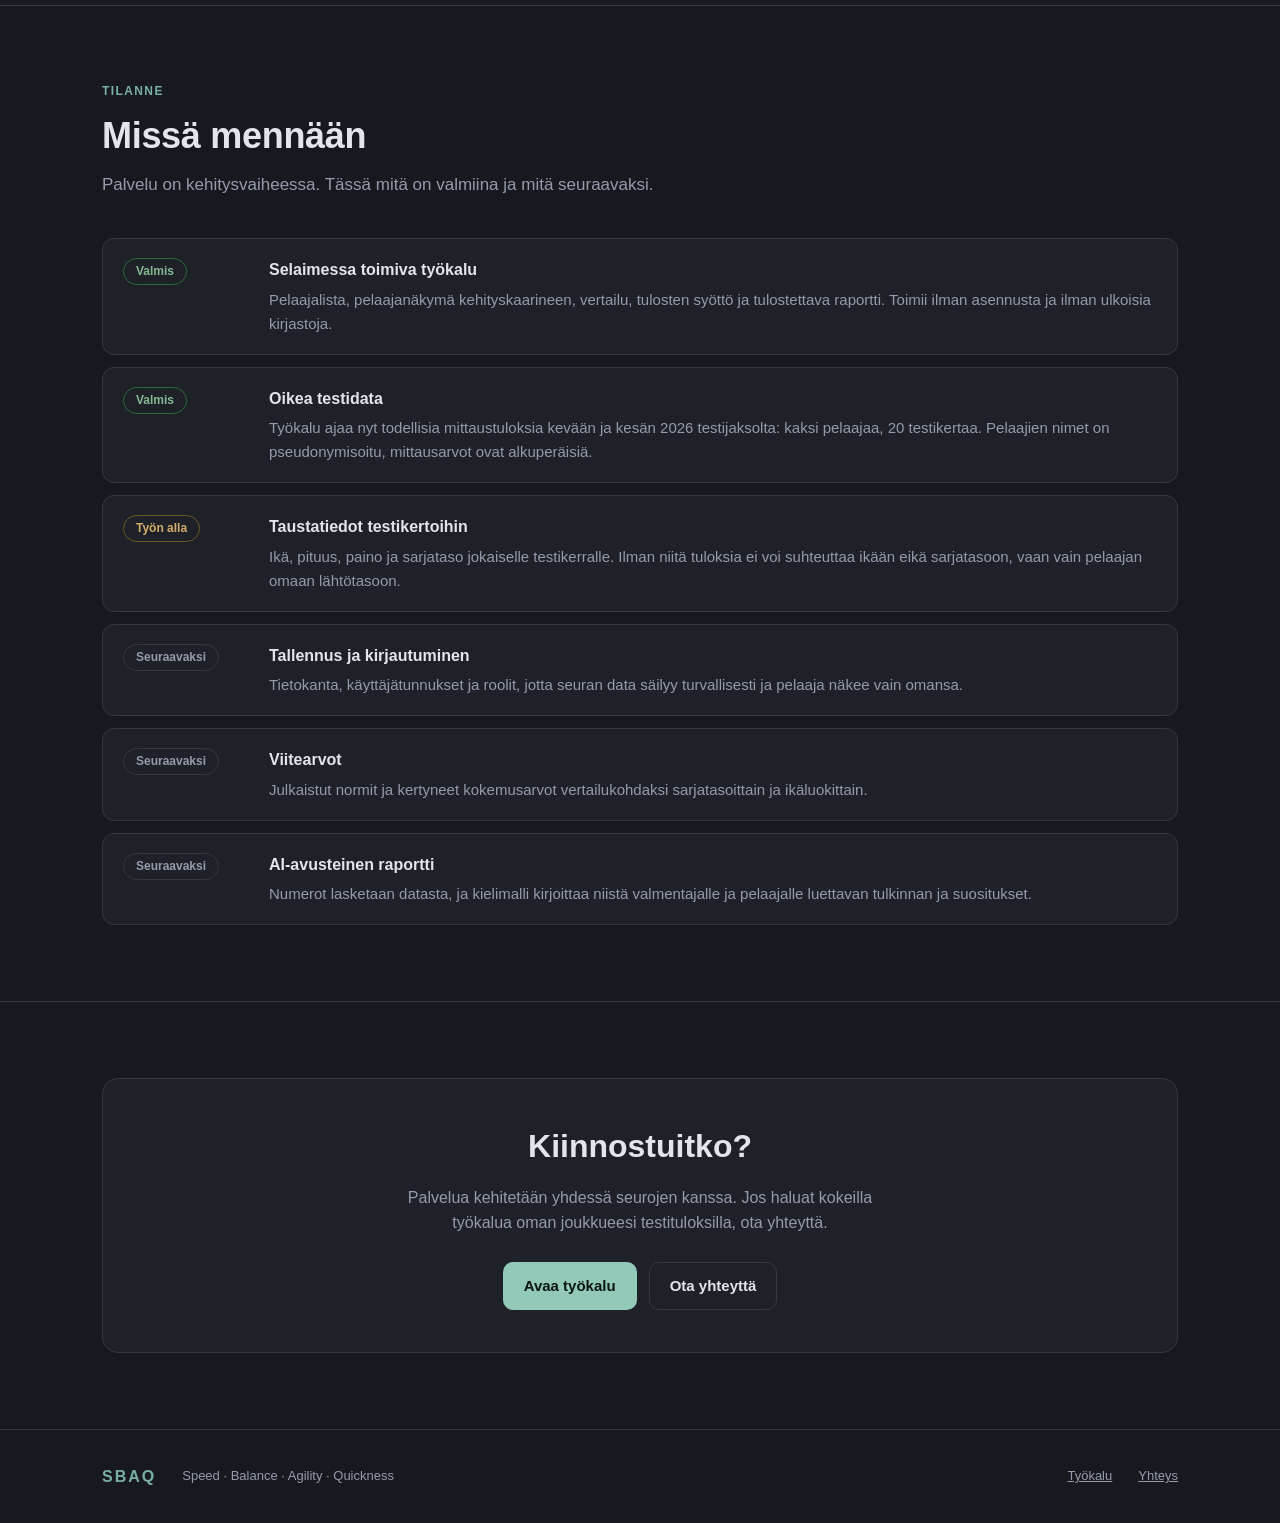
==== commit bac1d69b: "Replace synthetic demo data with the real measurement set The dashboard now runs real test results f" ====
--- a/index.html
+++ b/index.html
@@ -320,10 +320,17 @@
           </div>
         </div>
         <div class="road-item">
+          <div><span class="pill done">Valmis</span></div>
+          <div>
+            <h3>Oikea testidata</h3>
+            <p>Työkalu ajaa nyt todellisia mittaustuloksia kevään ja kesän 2026 testijaksolta: kaksi pelaajaa, 20 testikertaa. Pelaajien nimet on pseudonymisoitu, mittausarvot ovat alkuperäisiä.</p>
+          </div>
+        </div>
+        <div class="road-item">
           <div><span class="pill wip">Työn alla</span></div>
           <div>
-            <h3>Oikea testidata</h3>
-            <p>Seurojen todelliset testitulokset korvaamassa demossa käytettyä synteettistä aineistoa.</p>
+            <h3>Taustatiedot testikertoihin</h3>
+            <p>Ikä, pituus, paino ja sarjataso jokaiselle testikerralle. Ilman niitä tuloksia ei voi suhteuttaa ikään eikä sarjatasoon, vaan vain pelaajan omaan lähtötasoon.</p>
           </div>
         </div>
         <div class="road-item">
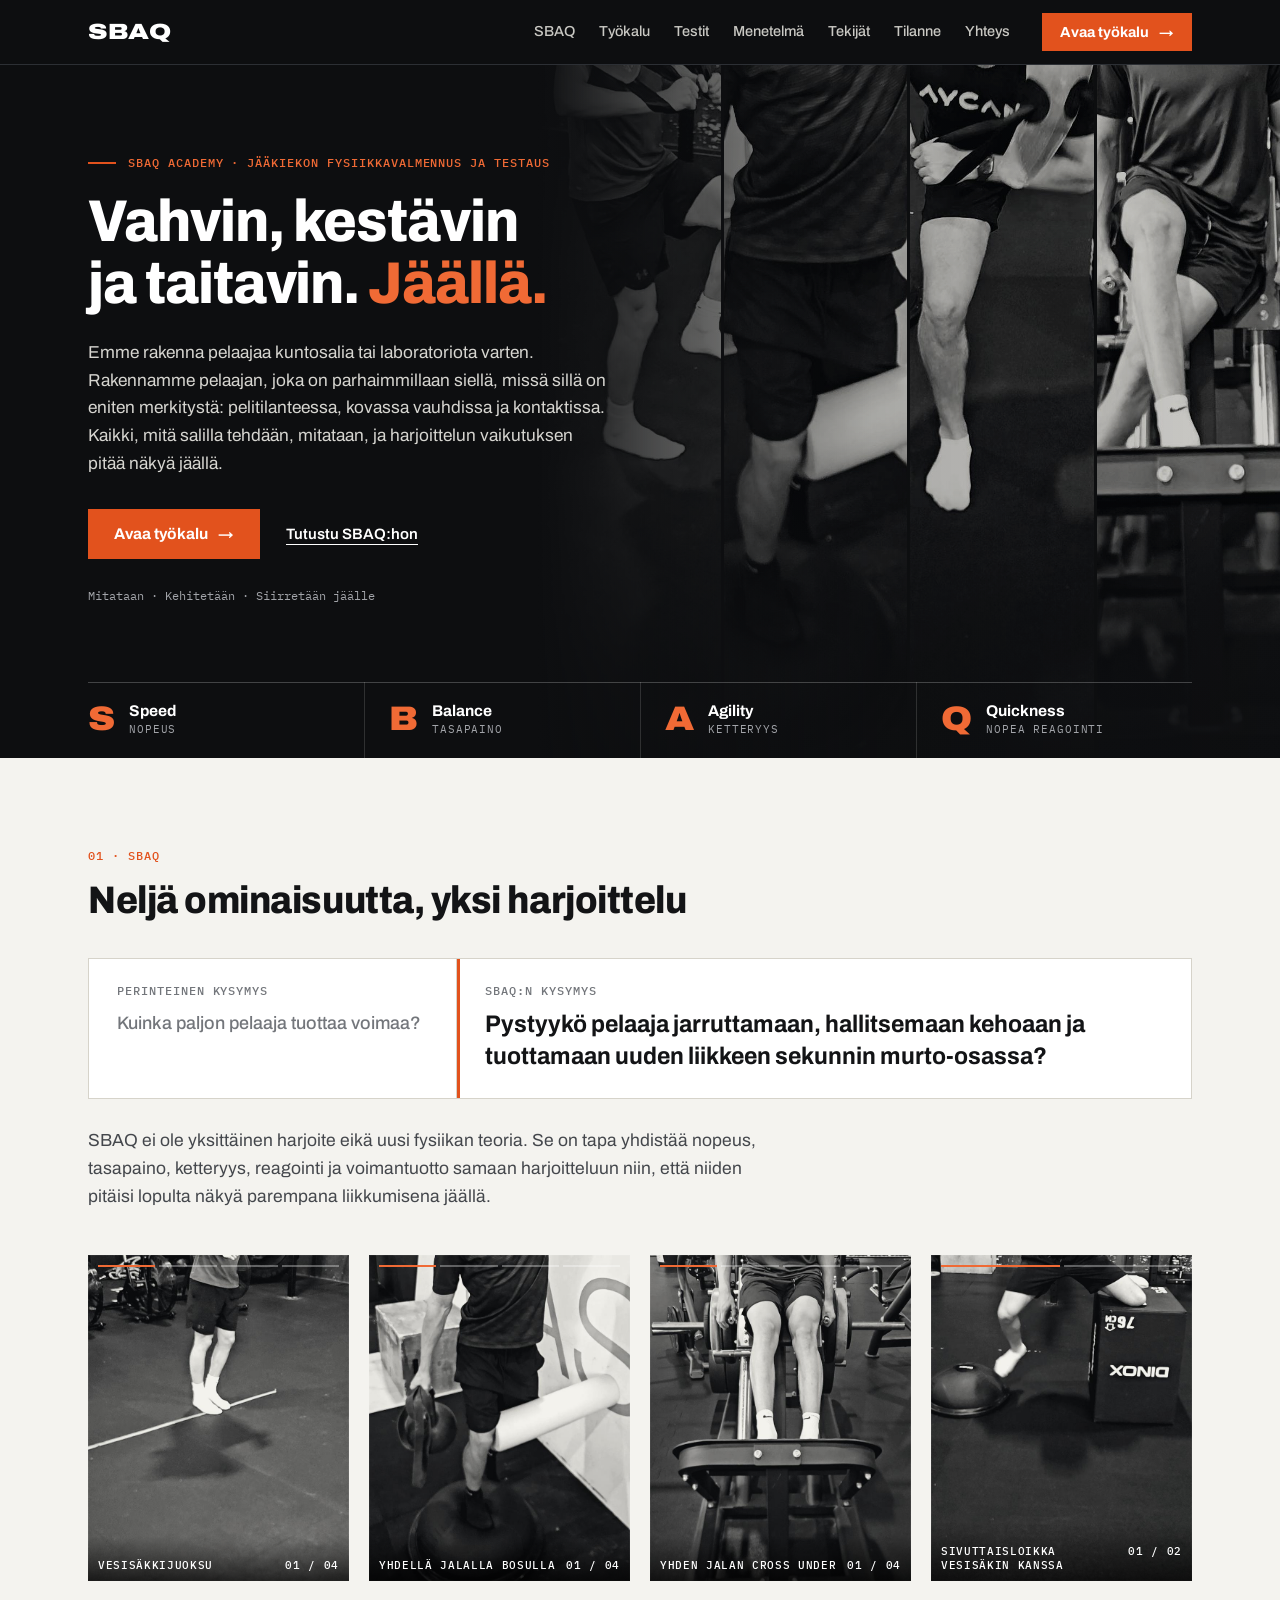
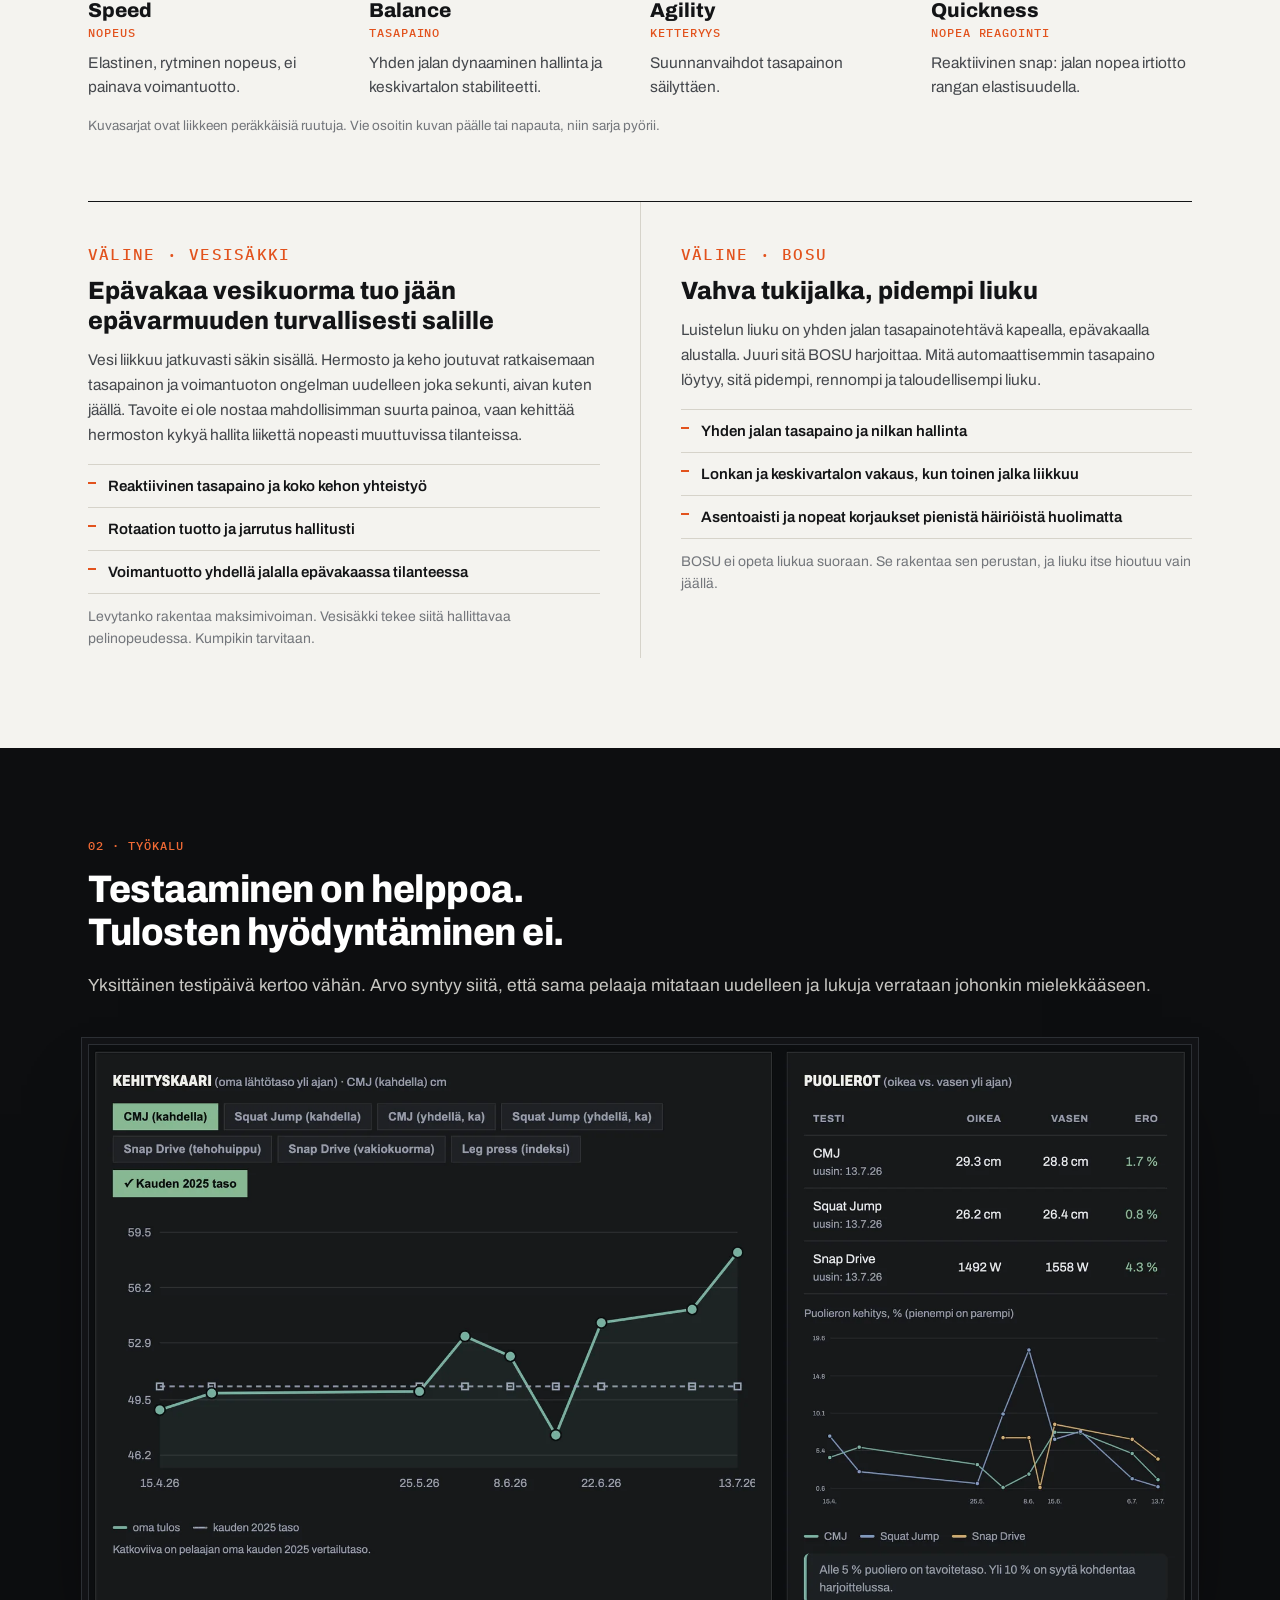
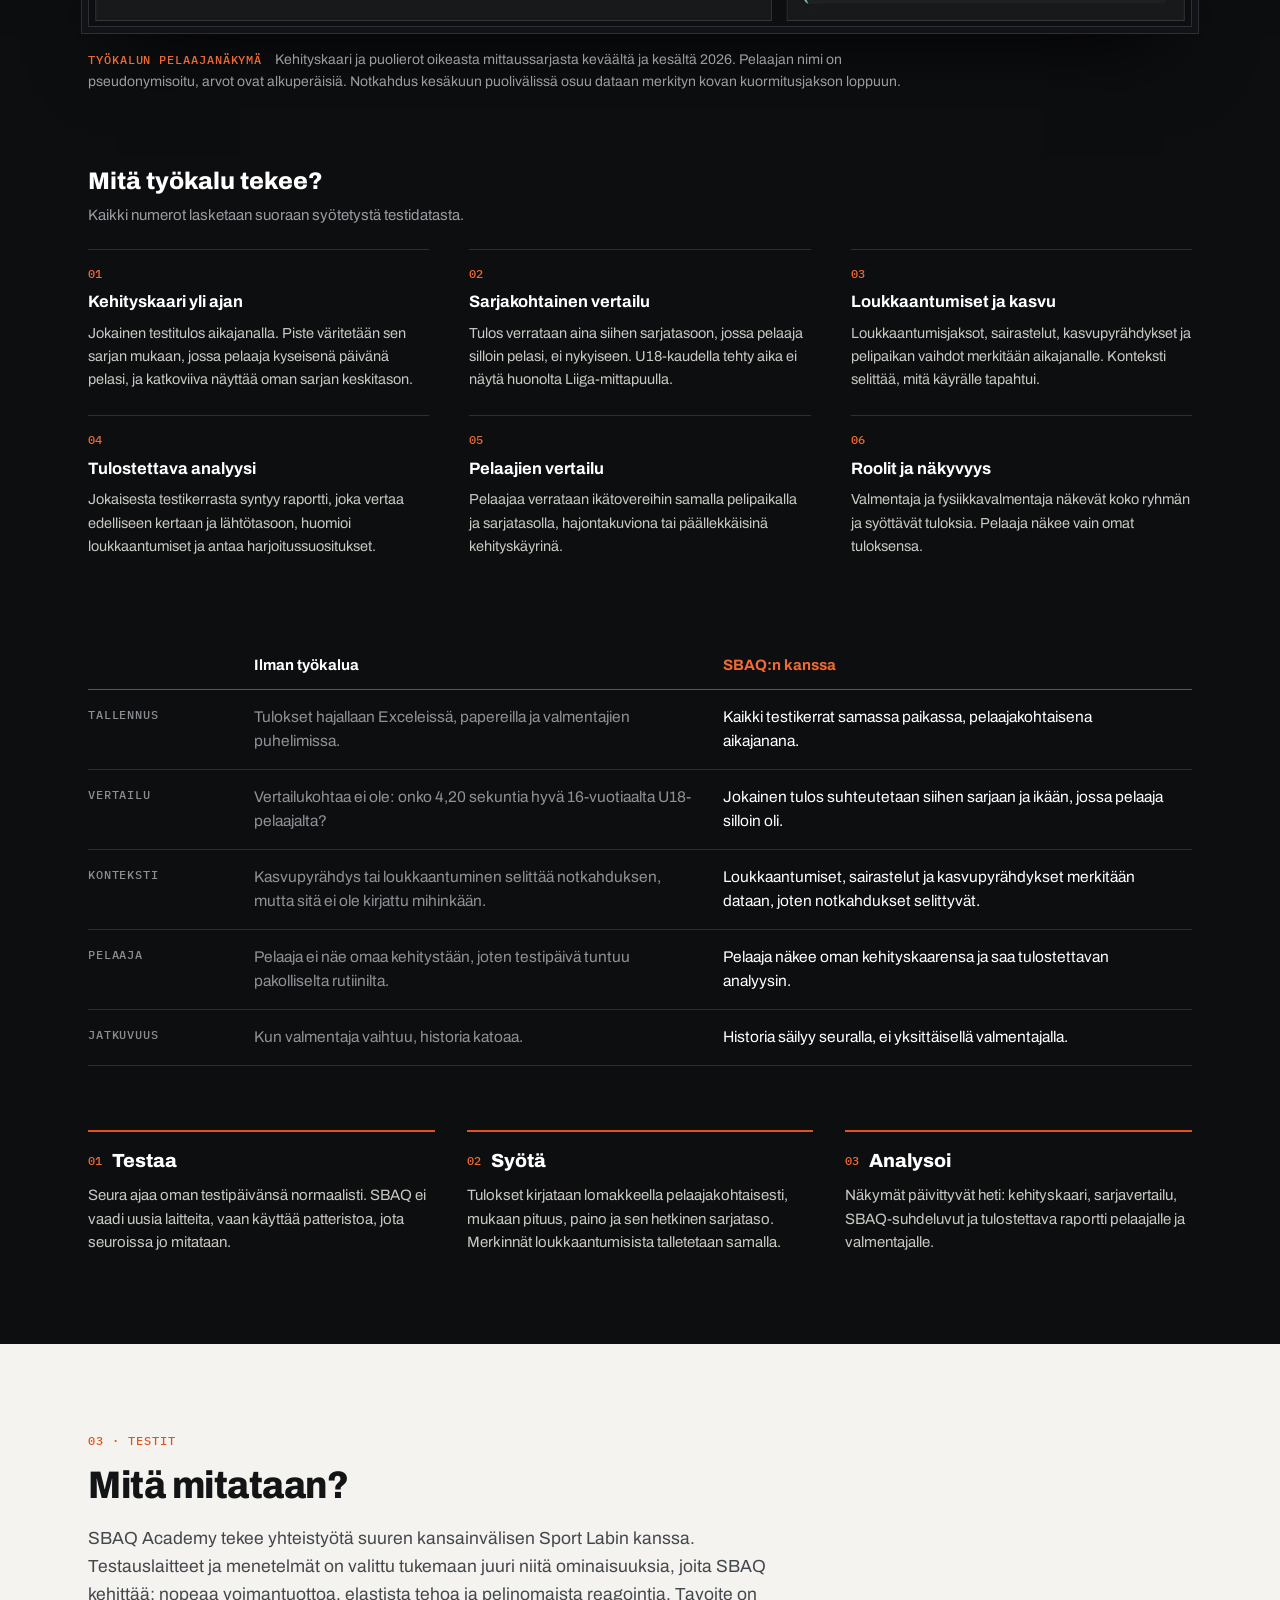
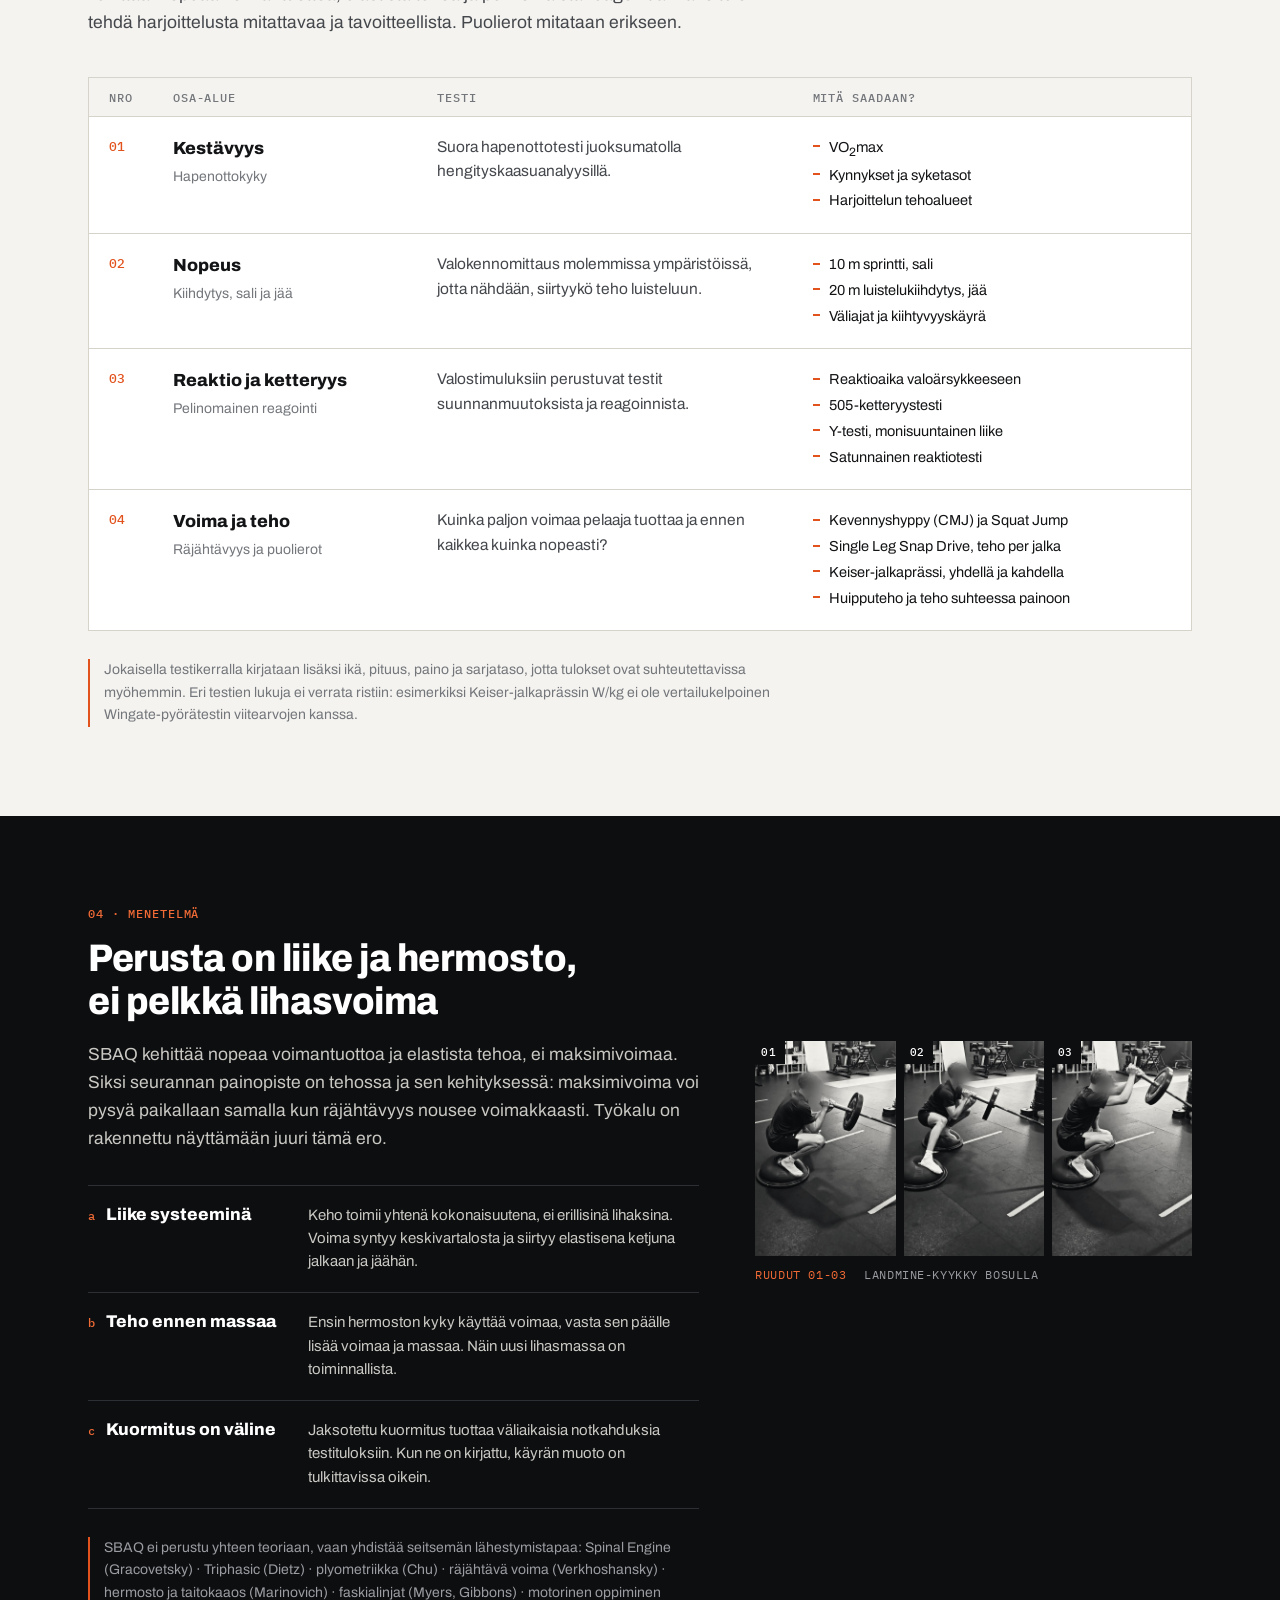
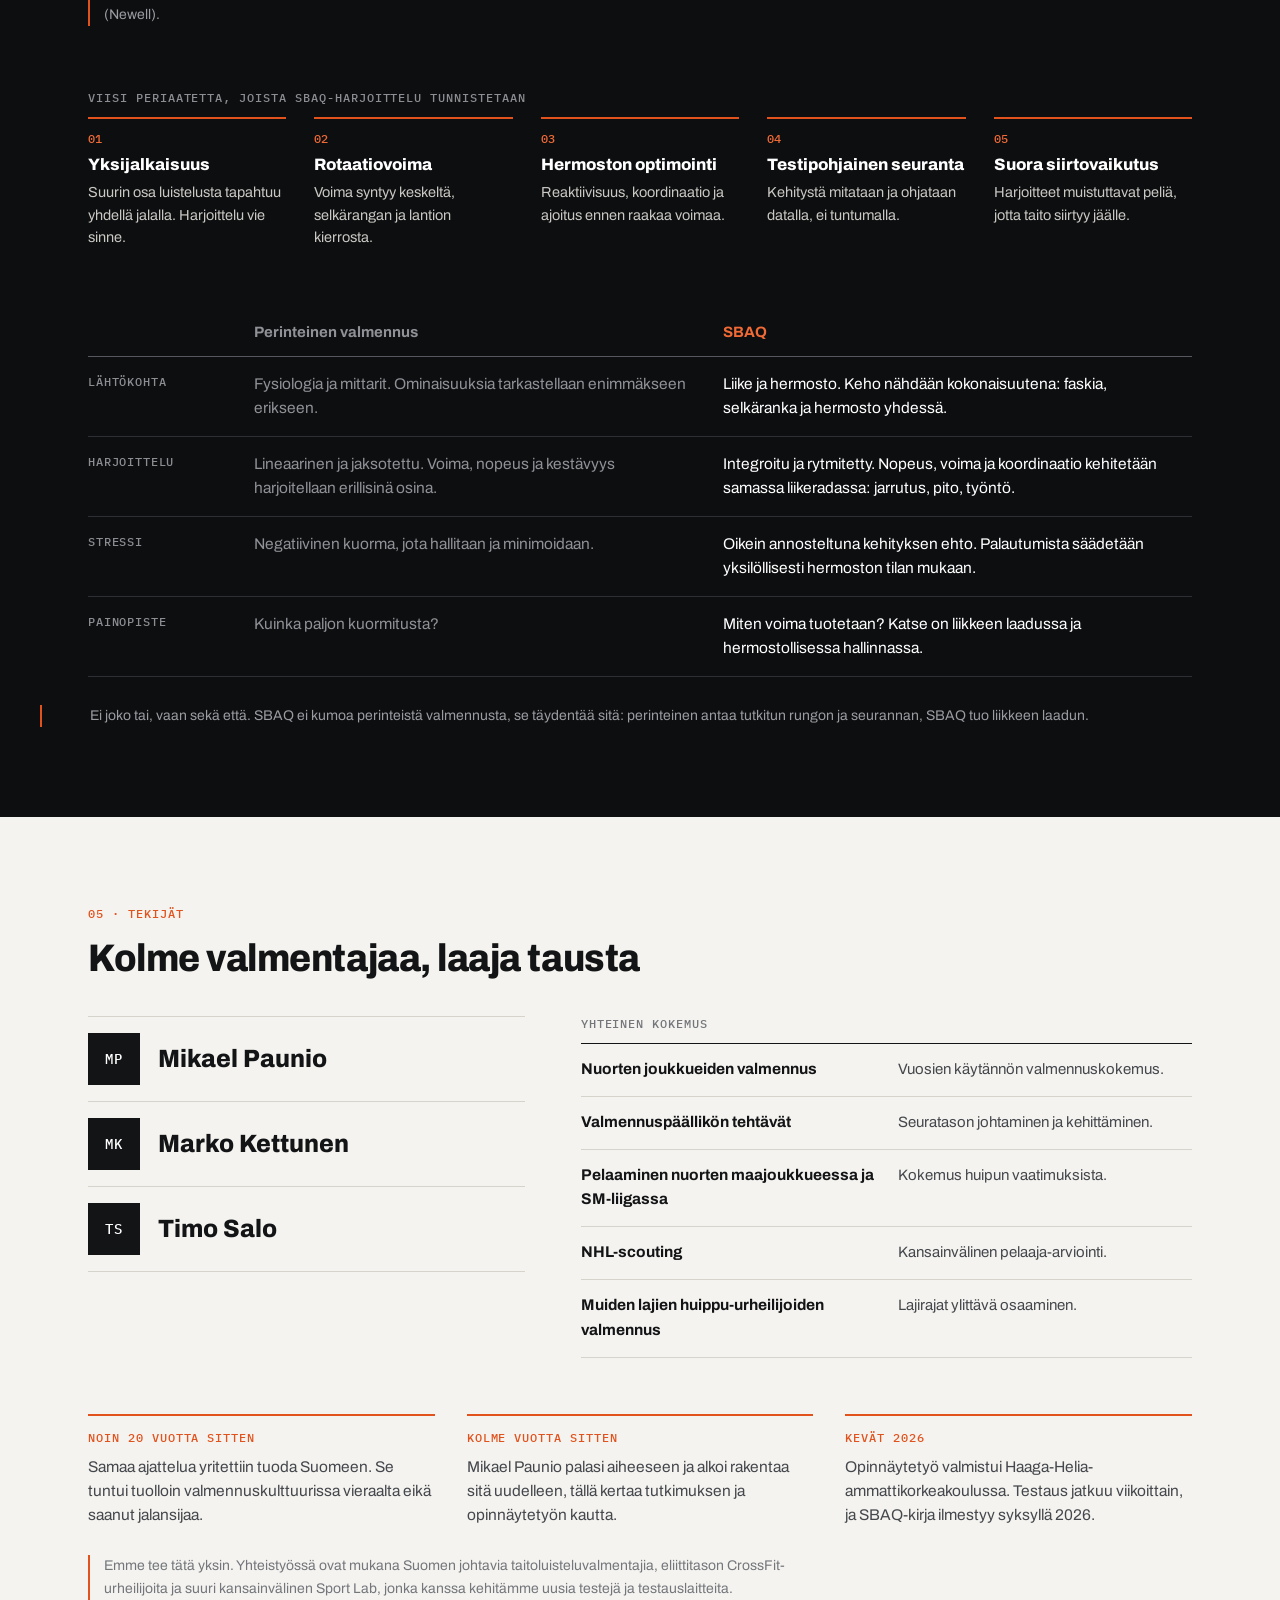
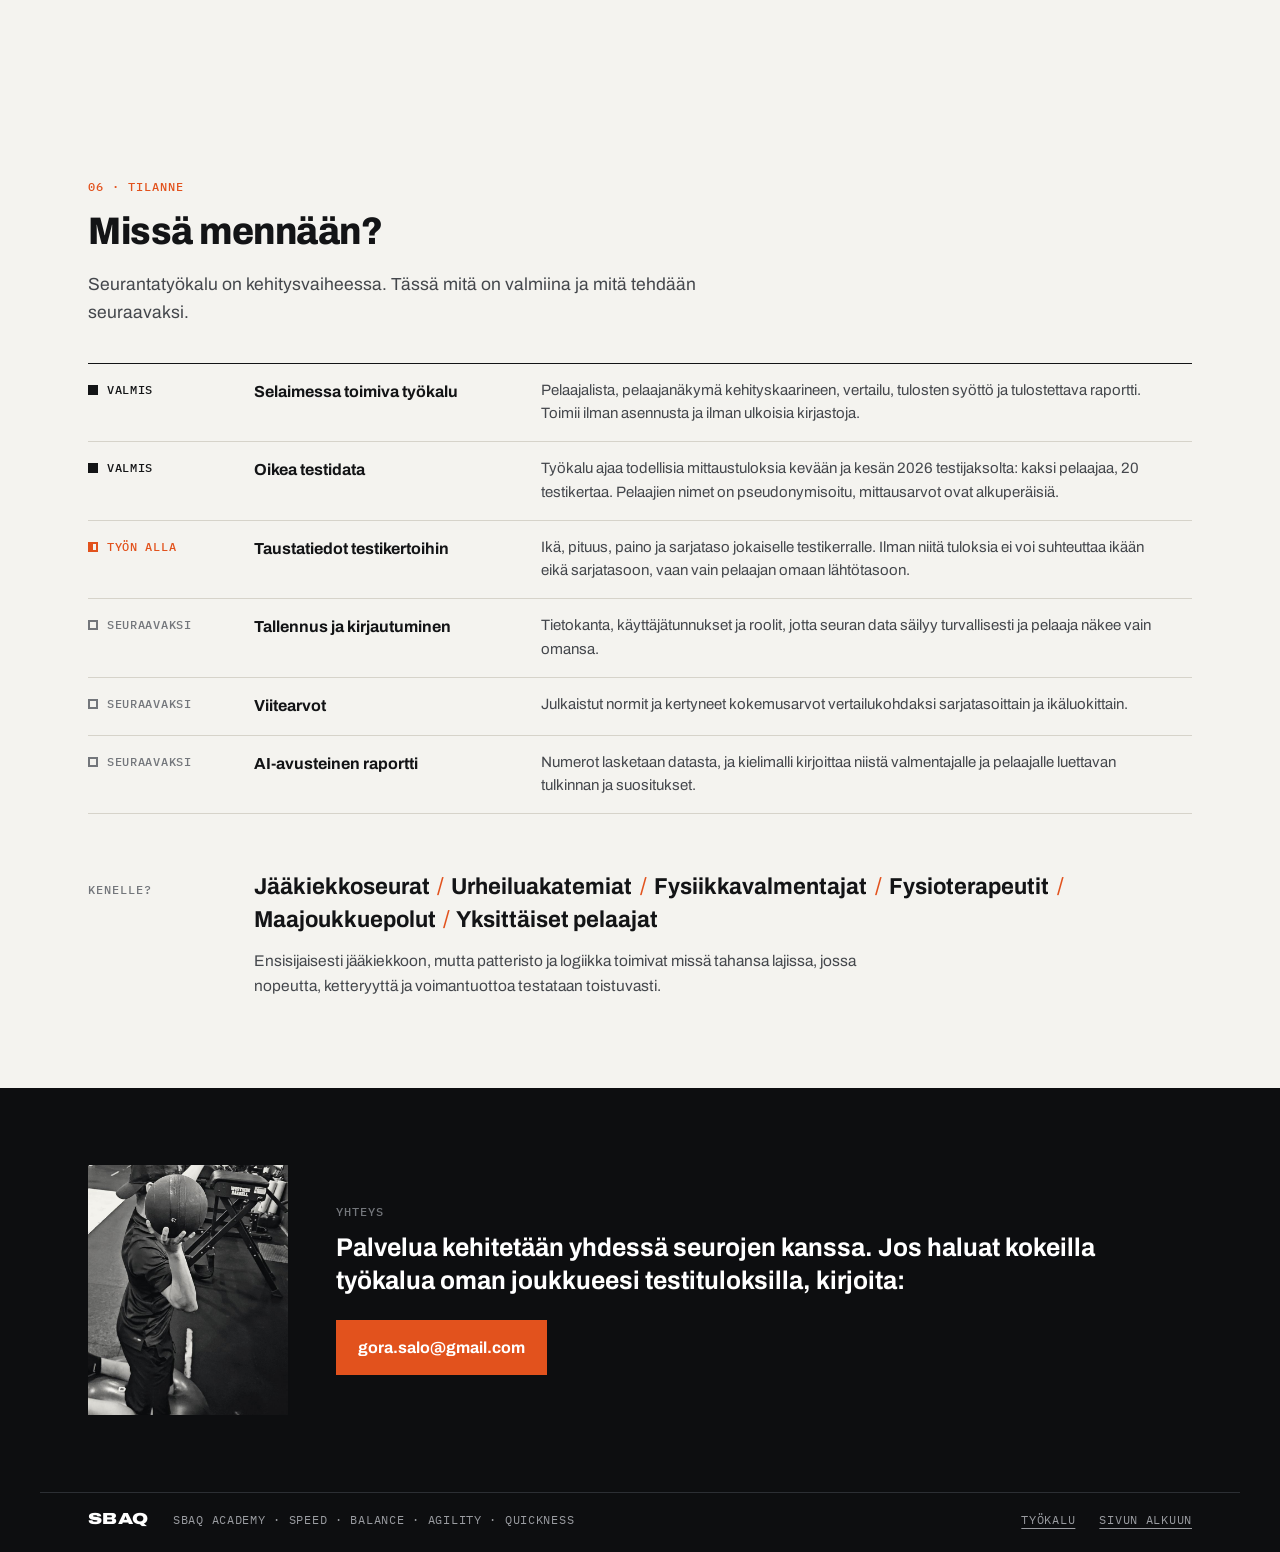
==== commit df97dfc8: "Redesign landing page, add demo login and SBAQ Academy content - New landing page: photo-led dark he" ====
--- a/index.html
+++ b/index.html
@@ -3,388 +3,500 @@
 <head>
   <meta charset="utf-8" />
   <meta name="viewport" content="width=device-width, initial-scale=1" />
-  <title>SBAQ, urheilijan testitulosten seuranta</title>
-  <meta name="description" content="SBAQ on työkalu jääkiekkoilijoiden fyysisten testitulosten syöttöön, seurantaan ja vertailuun. Speed, Balance, Agility, Quickness." />
-  <link rel="stylesheet" href="site.css" />
+  <title>SBAQ Academy. Speed, Balance, Agility, Quickness</title>
+  <meta name="description" content="SBAQ Academy rakentaa pelaajan, joka on vahvin, kestävin ja taitavin jäällä. Harjoittelu mitataan yhteistyössä Sport Labin kanssa, ja seurantatyökalu näyttää, miten pelaaja kehittyy." />
+  <link rel="preconnect" href="https://fonts.googleapis.com" />
+  <link rel="preconnect" href="https://fonts.gstatic.com" crossorigin />
+  <link href="https://fonts.googleapis.com/css2?family=Archivo:wdth,wght@75..125,400..900&family=IBM+Plex+Mono:wght@400;500&display=swap" rel="stylesheet" />
+  <link rel="stylesheet" href="site.css?v=20260917x" />
 </head>
-<body>
-
-<header class="topbar">
-  <div class="wrap">
-    <a class="brand" href="#top">
-      <span class="logo">SBAQ</span>
-      <span class="tag">Speed · Balance · Agility · Quickness</span>
-    </a>
-    <nav class="sitenav">
-      <a href="#palvelu" class="hide-sm">Palvelu</a>
-      <a href="#testit" class="hide-sm">Testit</a>
-      <a href="#menetelma" class="hide-sm">Menetelmä</a>
-      <a href="#yhteys" class="hide-sm">Yhteys</a>
-      <a href="app/" class="btn btn-primary">Avaa työkalu</a>
+<body id="top">
+
+<header class="mast">
+  <div class="mast-in">
+    <a class="wordmark" href="#top" aria-label="SBAQ, sivun alkuun">SBAQ</a>
+    <nav class="mast-nav" aria-label="Sivun osat">
+      <a href="#ominaisuudet">SBAQ</a>
+      <a href="#tyokalu">Työkalu</a>
+      <a href="#testit">Testit</a>
+      <a href="#menetelma">Menetelmä</a>
+      <a href="#tekijat">Tekijät</a>
+      <a href="#tilanne">Tilanne</a>
+      <a href="#yhteys">Yhteys</a>
     </nav>
+    <a class="mast-tool" href="app/kirjaudu.html">Avaa työkalu</a>
   </div>
 </header>
 
-<main id="top">
-
-  <!-- ---------- hero ---------- -->
-  <div class="hero">
-    <div class="wrap">
-      <span class="eyebrow">Fyysisen testauksen seurantatyökalu</span>
-      <h1>Testitulokset, jotka <em>kertovat kehityksestä</em></h1>
-      <p class="lead">
-        Seurat testaavat pelaajansa vuosittain. Tulokset päätyvät Excel-tiedostoihin,
-        jotka unohtuvat kansioihin. SBAQ kerää ne yhteen paikkaan ja näyttää mitä
-        ne todella tarkoittavat: miten pelaaja on kehittynyt, miten hän sijoittuu
-        omaan sarjaansa, ja mihin harjoittelu kannattaa suunnata.
-      </p>
-      <div class="cta-row">
-        <a href="app/" class="btn btn-primary">Avaa työkalu</a>
-        <a href="#palvelu" class="btn btn-ghost">Lue lisää</a>
-        <span class="cta-note">Toimii selaimessa, ei asennusta</span>
-      </div>
-
-      <div class="sbaq-row">
-        <div class="sbaq-item">
-          <div class="letter">S</div>
-          <div class="word">Speed</div>
+<main>
+
+  <!-- ================= avaus ================= -->
+  <section class="hero">
+    <div class="hero-strip" role="img" aria-label="Neljä mustavalkoista kuvaa SBAQ-harjoituksista: vesisäkkijuoksu, tasapainoharjoitus kahvakuulalla, sivuttaisloikka ja cross under">
+      <img src="img/avaus-vesisakkijuoksu.jpg" alt="">
+      <img src="img/avaus-tasapaino-kahvakuula.jpg" alt="">
+      <img src="img/avaus-sivuttaisloikka.jpg" alt="">
+      <img src="img/avaus-cross-under.jpg" alt="">
+    </div>
+    <div class="hero-in">
+      <div class="hero-text">
+        <p class="dateline">SBAQ Academy · jääkiekon fysiikkavalmennus ja testaus</p>
+        <h1>Vahvin, kestävin ja taitavin. <i>Jäällä.</i></h1>
+        <p class="lead">
+          Emme rakenna pelaajaa kuntosalia tai laboratoriota varten. Rakennamme pelaajan,
+          joka on parhaimmillaan siellä, missä sillä on eniten merkitystä: pelitilanteessa,
+          kovassa vauhdissa ja kontaktissa. Kaikki, mitä salilla tehdään, mitataan, ja
+          harjoittelun vaikutuksen pitää näkyä jäällä.
+        </p>
+        <p class="hero-links">
+          <a class="go" href="app/kirjaudu.html">Avaa työkalu</a>
+          <a class="under" href="#ominaisuudet">Tutustu SBAQ:hon</a>
+        </p>
+        <p class="hero-note">Mitataan · Kehitetään · Siirretään jäälle</p>
+      </div>
+    </div>
+    <ul class="hero-band" aria-label="SBAQ: Speed, Balance, Agility, Quickness">
+      <li><b>S</b><span>Speed<small>Nopeus</small></span></li>
+      <li><b>B</b><span>Balance<small>Tasapaino</small></span></li>
+      <li><b>A</b><span>Agility<small>Ketteryys</small></span></li>
+      <li><b>Q</b><span>Quickness<small>Nopea reagointi</small></span></li>
+    </ul>
+  </section>
+
+  <!-- ================= 01 neljä ominaisuutta ================= -->
+  <section class="sec" id="ominaisuudet">
+    <header class="sec-mark">
+      <span class="no">01 · SBAQ</span>
+      <h2>Neljä ominaisuutta, yksi harjoittelu</h2>
+    </header>
+
+    <div class="question">
+      <div>
+        <p class="q-label">Perinteinen kysymys</p>
+        <p class="q-old">Kuinka paljon pelaaja tuottaa voimaa?</p>
+      </div>
+      <div>
+        <p class="q-label">SBAQ:n kysymys</p>
+        <p class="q-new">Pystyykö pelaaja jarruttamaan, hallitsemaan kehoaan ja tuottamaan uuden liikkeen sekunnin murto-osassa?</p>
+      </div>
+    </div>
+
+    <p class="sec-intro">
+      SBAQ ei ole yksittäinen harjoite eikä uusi fysiikan teoria. Se on tapa yhdistää
+      nopeus, tasapaino, ketteryys, reagointi ja voimantuotto samaan harjoitteluun niin,
+      että niiden pitäisi lopulta näkyä parempana liikkumisena jäällä.
+    </p>
+
+    <div class="quals">
+
+      <article class="qual">
+        <figure class="reel" data-reel>
+          <div class="reel-stage">
+            <img src="img/vesisakkijuoksu-1.jpg" alt="Vesisäkkijuoksu, ruutu 1" loading="lazy">
+            <img src="img/vesisakkijuoksu-2.jpg" alt="Vesisäkkijuoksu, ruutu 2" loading="lazy">
+            <img src="img/vesisakkijuoksu-3.jpg" alt="Vesisäkkijuoksu, ruutu 3" loading="lazy">
+            <img src="img/vesisakkijuoksu-4.jpg" alt="Vesisäkkijuoksu, ruutu 4" loading="lazy">
+          </div>
+          <figcaption><span class="reel-name">Vesisäkkijuoksu</span><span class="reel-count"></span></figcaption>
+        </figure>
+        <div class="qual-body">
+          <h3>Speed <span>Nopeus</span></h3>
           <p>Elastinen, rytminen nopeus, ei painava voimantuotto.</p>
         </div>
-        <div class="sbaq-item">
-          <div class="letter">B</div>
-          <div class="word">Balance</div>
+      </article>
+
+      <article class="qual">
+        <figure class="reel" data-reel>
+          <div class="reel-stage">
+            <img src="img/tasapaino-kahvakuula-1.jpg" alt="Yhden jalan seisonta BOSUlla, kahvakuula kädessä, ruutu 1" loading="lazy">
+            <img src="img/tasapaino-kahvakuula-2.jpg" alt="Yhden jalan seisonta BOSUlla, kahvakuula kädessä, ruutu 2" loading="lazy">
+            <img src="img/tasapaino-kahvakuula-3.jpg" alt="Yhden jalan seisonta BOSUlla, kahvakuula kädessä, ruutu 3" loading="lazy">
+            <img src="img/tasapaino-kahvakuula-4.jpg" alt="Yhden jalan seisonta BOSUlla, kahvakuula kädessä, ruutu 4" loading="lazy">
+          </div>
+          <figcaption><span class="reel-name">Yhdellä jalalla BOSUlla</span><span class="reel-count"></span></figcaption>
+        </figure>
+        <div class="qual-body">
+          <h3>Balance <span>Tasapaino</span></h3>
           <p>Yhden jalan dynaaminen hallinta ja keskivartalon stabiliteetti.</p>
         </div>
-        <div class="sbaq-item">
-          <div class="letter">A</div>
-          <div class="word">Agility</div>
+      </article>
+
+      <article class="qual">
+        <figure class="reel" data-reel>
+          <div class="reel-stage">
+            <img src="img/cross-under-1.jpg" alt="Yhden jalan cross under, ruutu 1" loading="lazy">
+            <img src="img/cross-under-2.jpg" alt="Yhden jalan cross under, ruutu 2" loading="lazy">
+            <img src="img/cross-under-3.jpg" alt="Yhden jalan cross under, ruutu 3" loading="lazy">
+            <img src="img/cross-under-4.jpg" alt="Yhden jalan cross under, ruutu 4" loading="lazy">
+          </div>
+          <figcaption><span class="reel-name">Yhden jalan cross under</span><span class="reel-count"></span></figcaption>
+        </figure>
+        <div class="qual-body">
+          <h3>Agility <span>Ketteryys</span></h3>
           <p>Suunnanvaihdot tasapainon säilyttäen.</p>
         </div>
-        <div class="sbaq-item">
-          <div class="letter">Q</div>
-          <div class="word">Quickness</div>
+      </article>
+
+      <article class="qual">
+        <figure class="reel" data-reel>
+          <div class="reel-stage">
+            <img src="img/sivuttaisloikka-1.jpg" alt="Sivuttaisloikka vesisäkin kanssa, ruutu 1" loading="lazy">
+            <img src="img/sivuttaisloikka-2.jpg" alt="Sivuttaisloikka vesisäkin kanssa, ruutu 2" loading="lazy">
+          </div>
+          <figcaption><span class="reel-name">Sivuttaisloikka vesisäkin kanssa</span><span class="reel-count"></span></figcaption>
+        </figure>
+        <div class="qual-body">
+          <h3>Quickness <span>Nopea reagointi</span></h3>
           <p>Reaktiivinen snap: jalan nopea irtiotto rangan elastisuudella.</p>
         </div>
-      </div>
-    </div>
-  </div>
-
-  <!-- ---------- ongelma / ratkaisu ---------- -->
-  <section id="palvelu">
-    <div class="wrap">
-      <div class="sec-head">
-        <div class="kicker">Miksi</div>
-        <h2>Testaaminen on helppoa. Tulosten hyödyntäminen ei.</h2>
-        <p>
-          Yksittäinen testipäivä kertoo vähän. Arvo syntyy siitä, että sama pelaaja
-          mitataan uudelleen vuoden päästä ja lukuja verrataan johonkin mielekkääseen.
-        </p>
-      </div>
-      <div class="split">
-        <div class="panel before">
-          <h3>Ilman työkalua</h3>
-          <ul>
-            <li>Tulokset hajallaan Exceleissä, papereilla ja valmentajien puhelimissa.</li>
-            <li>Vertailukohtaa ei ole: onko 4,20 sekuntia hyvä 16-vuotiaalta U18-pelaajalta?</li>
-            <li>Kasvupyrähdys tai loukkaantuminen selittää notkahduksen, mutta sitä ei ole kirjattu mihinkään.</li>
-            <li>Pelaaja ei näe omaa kehitystään, joten testipäivä tuntuu pakolliselta rutiinilta.</li>
-            <li>Kun valmentaja vaihtuu, historia katoaa.</li>
-          </ul>
-        </div>
-        <div class="panel after">
-          <h3>SBAQ:n kanssa</h3>
-          <ul>
-            <li>Kaikki testikerrat samassa paikassa, pelaajakohtaisena aikajanana.</li>
-            <li>Jokainen tulos suhteutetaan siihen sarjaan ja ikään jossa pelaaja silloin oli.</li>
-            <li>Loukkaantumiset, sairastelut ja kasvupyrähdykset merkitään dataan, joten notkahdukset selittyvät.</li>
-            <li>Pelaaja näkee oman kehityskaarensa ja saa tulostettavan analyysin.</li>
-            <li>Historia säilyy seuralla, ei yksittäisellä valmentajalla.</li>
-          </ul>
-        </div>
-      </div>
-    </div>
-  </section>
-
-  <!-- ---------- ominaisuudet ---------- -->
-  <section class="alt" id="ominaisuudet">
-    <div class="wrap">
-      <div class="sec-head">
-        <div class="kicker">Ominaisuudet</div>
-        <h2>Mitä työkalu tekee</h2>
-        <p>Kaikki numerot lasketaan suoraan syötetystä testidatasta.</p>
-      </div>
-      <div class="grid3">
-        <div class="card">
-          <svg class="ico" width="26" height="26" viewBox="0 0 24 24" fill="none" stroke="currentColor" stroke-width="2" stroke-linecap="round" stroke-linejoin="round"><path d="M3 3v18h18"/><path d="m19 9-5 5-4-4-3 3"/></svg>
-          <h3>Kehityskaari yli ajan</h3>
-          <p>Jokainen testitulos aikajanalla. Piste väritetään sen sarjan mukaan jossa pelaaja kyseisenä päivänä pelasi, ja katkoviiva näyttää oman sarjan keskitason.</p>
-        </div>
-        <div class="card">
-          <svg class="ico" width="26" height="26" viewBox="0 0 24 24" fill="none" stroke="currentColor" stroke-width="2" stroke-linecap="round" stroke-linejoin="round"><rect x="3" y="3" width="7" height="18" rx="1"/><rect x="14" y="8" width="7" height="13" rx="1"/></svg>
-          <h3>Sarjakohtainen vertailu</h3>
-          <p>Tulos verrataan aina siihen sarjatasoon jossa pelaaja silloin pelasi, ei nykyiseen. Näin U18-kaudella tehty aika ei näytä huonolta Liiga-mittapuulla.</p>
-        </div>
-        <div class="card">
-          <svg class="ico" width="26" height="26" viewBox="0 0 24 24" fill="none" stroke="currentColor" stroke-width="2" stroke-linecap="round" stroke-linejoin="round"><path d="M12 22s8-4 8-10V5l-8-3-8 3v7c0 6 8 10 8 10z"/><path d="M9 12h6"/></svg>
-          <h3>Loukkaantumiset ja kasvu</h3>
-          <p>Merkinnät aikajanalla: loukkaantumisjaksot, sairastelut, kasvupyrähdykset ja pelipaikan vaihdot. Konteksti selittää mitä käyrälle tapahtui.</p>
-        </div>
-        <div class="card">
-          <svg class="ico" width="26" height="26" viewBox="0 0 24 24" fill="none" stroke="currentColor" stroke-width="2" stroke-linecap="round" stroke-linejoin="round"><path d="M14 2H6a2 2 0 0 0-2 2v16a2 2 0 0 0 2 2h12a2 2 0 0 0 2-2V8z"/><path d="M14 2v6h6"/><path d="M8 13h8"/><path d="M8 17h5"/></svg>
-          <h3>Tulostettava analyysi</h3>
-          <p>Jokaisesta testikerrasta syntyy raportti, joka vertaa edelliseen kertaan ja lähtötasoon, huomioi loukkaantumiset ja antaa harjoitussuositukset.</p>
-        </div>
-        <div class="card">
-          <svg class="ico" width="26" height="26" viewBox="0 0 24 24" fill="none" stroke="currentColor" stroke-width="2" stroke-linecap="round" stroke-linejoin="round"><circle cx="9" cy="7" r="4"/><path d="M2 21v-2a5 5 0 0 1 5-5h4a5 5 0 0 1 5 5v2"/><path d="M17 11h6"/><path d="M20 8v6"/></svg>
-          <h3>Pelaajien vertailu</h3>
-          <p>Vertaa pelaajaa ikätovereihinsa samalla pelipaikalla ja sarjatasolla, joko hajontakuviona vertailuikänä tai päällekkäisinä kehityskäyrinä.</p>
-        </div>
-        <div class="card">
-          <svg class="ico" width="26" height="26" viewBox="0 0 24 24" fill="none" stroke="currentColor" stroke-width="2" stroke-linecap="round" stroke-linejoin="round"><rect x="3" y="11" width="18" height="10" rx="2"/><path d="M7 11V7a5 5 0 0 1 10 0v4"/></svg>
-          <h3>Roolit ja näkyvyys</h3>
-          <p>Valmentaja ja fysiikkavalmentaja näkevät koko ryhmän ja syöttävät tuloksia. Pelaaja näkee vain omat tuloksensa.</p>
-        </div>
-      </div>
-    </div>
-  </section>
-
-  <!-- ---------- testipatteristo ---------- -->
-  <section id="testit">
-    <div class="wrap">
-      <div class="sec-head">
-        <div class="kicker">Testipatteristo</div>
-        <h2>Mitä mitataan</h2>
-        <p>
-          Testaus toteutetaan yhteistyössä Sport Labin kanssa. Patteristo on
-          rakennettu mittaamaan juuri niitä ominaisuuksia joita SBAQ kehittää:
-          nopeaa voimantuottoa, elastista tehoa ja pelinomaista reagointia.
-          Puolierot mitataan erikseen.
-        </p>
-      </div>
-
-      <div class="grid4">
-        <div class="card">
-          <div class="cat cat-strength">01 · Kestävyys</div>
-          <h3>Hapenottokyky</h3>
-          <p>Suora hapenottotesti juoksumatolla hengityskaasuanalyysillä.</p>
-          <ul class="tlist">
-            <li>VO<sub>2</sub>max</li>
-            <li>Kynnykset ja syketasot</li>
-            <li>Harjoittelun tehoalueet</li>
-          </ul>
-        </div>
-
-        <div class="card">
-          <div class="cat cat-speed">02 · Nopeus</div>
-          <h3>Kiihdytys, sali ja jää</h3>
-          <p>Valokennomittaus molemmissa ympäristöissä, jotta nähdään siirtyykö teho luisteluun.</p>
-          <ul class="tlist">
-            <li>10 m sprintti, sali</li>
-            <li>20 m luistelukiihdytys, jää</li>
-            <li>Väliajat ja kiihtyvyyskäyrä</li>
-          </ul>
-        </div>
-
-        <div class="card">
-          <div class="cat cat-agility">03 · Reaktio ja ketteryys</div>
-          <h3>Pelinomainen reagointi</h3>
-          <p>Valostimuluksiin perustuvat testit suunnanmuutoksista ja reagoinnista.</p>
-          <ul class="tlist">
-            <li>Reaktioaika valoärsykkeeseen</li>
-            <li>505-ketteryystesti</li>
-            <li>Y-testi, monisuuntainen liike</li>
-            <li>Satunnainen reaktiotesti</li>
-          </ul>
-        </div>
-
-        <div class="card">
-          <div class="cat cat-power">04 · Voima ja teho</div>
-          <h3>Räjähtävyys ja puolierot</h3>
-          <p>Kuinka paljon voimaa pelaaja tuottaa ja ennen kaikkea kuinka nopeasti.</p>
-          <ul class="tlist">
-            <li>Kevennyshyppy (CMJ) ja Squat Jump</li>
-            <li>Single Leg Snap Drive, teho per jalka</li>
-            <li>Keiser-jalkaprässi, yhdellä ja kahdella</li>
-            <li>Huipputeho ja teho suhteessa painoon</li>
-          </ul>
-        </div>
-      </div>
-
-      <p class="fineprint">
-        Jokaisella testikerralla kirjataan lisäksi ikä, pituus, paino ja sarjataso,
-        jotta tulokset ovat suhteutettavissa myöhemmin. Eri testien lukuja ei
-        verrata ristiin: esimerkiksi Keiser-jalkaprässin W/kg ei ole vertailukelpoinen
-        Wingate-pyörätestin viitearvojen kanssa.
-      </p>
-    </div>
-  </section>
-
-  <!-- ---------- menetelmä ---------- -->
-  <section class="alt" id="menetelma">
-    <div class="wrap">
-      <div class="sec-head">
-        <div class="kicker">Menetelmä</div>
-        <h2>Miksi juuri näitä lukuja seurataan</h2>
-        <p>
+      </article>
+
+    </div>
+    <p class="hint">Kuvasarjat ovat liikkeen peräkkäisiä ruutuja. Vie osoitin kuvan päälle tai napauta, niin sarja pyörii.</p>
+
+    <div class="equip">
+      <div>
+        <p class="q-label">Väline · vesisäkki</p>
+        <h3>Epävakaa vesikuorma tuo jään epävarmuuden turvallisesti salille</h3>
+        <p>Vesi liikkuu jatkuvasti säkin sisällä. Hermosto ja keho joutuvat ratkaisemaan tasapainon ja voimantuoton ongelman uudelleen joka sekunti, aivan kuten jäällä. Tavoite ei ole nostaa mahdollisimman suurta painoa, vaan kehittää hermoston kykyä hallita liikettä nopeasti muuttuvissa tilanteissa.</p>
+        <ul>
+          <li>Reaktiivinen tasapaino ja koko kehon yhteistyö</li>
+          <li>Rotaation tuotto ja jarrutus hallitusti</li>
+          <li>Voimantuotto yhdellä jalalla epävakaassa tilanteessa</li>
+        </ul>
+        <p class="equip-note">Levytanko rakentaa maksimivoiman. Vesisäkki tekee siitä hallittavaa pelinopeudessa. Kumpikin tarvitaan.</p>
+      </div>
+      <div>
+        <p class="q-label">Väline · BOSU</p>
+        <h3>Vahva tukijalka, pidempi liuku</h3>
+        <p>Luistelun liuku on yhden jalan tasapainotehtävä kapealla, epävakaalla alustalla. Juuri sitä BOSU harjoittaa. Mitä automaattisemmin tasapaino löytyy, sitä pidempi, rennompi ja taloudellisempi liuku.</p>
+        <ul>
+          <li>Yhden jalan tasapaino ja nilkan hallinta</li>
+          <li>Lonkan ja keskivartalon vakaus, kun toinen jalka liikkuu</li>
+          <li>Asentoaisti ja nopeat korjaukset pienistä häiriöistä huolimatta</li>
+        </ul>
+        <p class="equip-note">BOSU ei opeta liukua suoraan. Se rakentaa sen perustan, ja liuku itse hioutuu vain jäällä.</p>
+      </div>
+    </div>
+  </section>
+
+  <!-- ================= 02 työkalu ================= -->
+  <section class="sec dark" id="tyokalu">
+    <header class="sec-mark">
+      <span class="no">02 · Työkalu</span>
+      <h2>Testaaminen on helppoa. Tulosten hyödyntäminen ei.</h2>
+    </header>
+
+    <p class="sec-intro">
+      Yksittäinen testipäivä kertoo vähän. Arvo syntyy siitä, että sama pelaaja
+      mitataan uudelleen ja lukuja verrataan johonkin mielekkääseen.
+    </p>
+
+    <figure class="shot">
+      <img src="img/tyokalu-kehityskaari.webp" width="1900" height="1001" loading="lazy"
+           alt="Kuvakaappaus työkalun pelaajanäkymästä: kevennyshypyn kehityskaari testikerroittain ja oikean ja vasemman jalan puolierot taulukkona ja käyränä">
+      <figcaption><span>Työkalun pelaajanäkymä</span> Kehityskaari ja puolierot oikeasta mittaussarjasta keväältä ja kesältä 2026. Pelaajan nimi on pseudonymisoitu, arvot ovat alkuperäisiä. Notkahdus kesäkuun puolivälissä osuu dataan merkityn kovan kuormitusjakson loppuun.</figcaption>
+    </figure>
+
+    <div class="feat-head">
+      <h3>Mitä työkalu tekee?</h3>
+      <p class="small-intro">Kaikki numerot lasketaan suoraan syötetystä testidatasta.</p>
+    </div>
+    <dl class="feat">
+          <div><dt>Kehityskaari yli ajan</dt><dd>Jokainen testitulos aikajanalla. Piste väritetään sen sarjan mukaan, jossa pelaaja kyseisenä päivänä pelasi, ja katkoviiva näyttää oman sarjan keskitason.</dd></div>
+          <div><dt>Sarjakohtainen vertailu</dt><dd>Tulos verrataan aina siihen sarjatasoon, jossa pelaaja silloin pelasi, ei nykyiseen. U18-kaudella tehty aika ei näytä huonolta Liiga-mittapuulla.</dd></div>
+          <div><dt>Loukkaantumiset ja kasvu</dt><dd>Loukkaantumisjaksot, sairastelut, kasvupyrähdykset ja pelipaikan vaihdot merkitään aikajanalle. Konteksti selittää, mitä käyrälle tapahtui.</dd></div>
+          <div><dt>Tulostettava analyysi</dt><dd>Jokaisesta testikerrasta syntyy raportti, joka vertaa edelliseen kertaan ja lähtötasoon, huomioi loukkaantumiset ja antaa harjoitussuositukset.</dd></div>
+          <div><dt>Pelaajien vertailu</dt><dd>Pelaajaa verrataan ikätovereihin samalla pelipaikalla ja sarjatasolla, hajontakuviona tai päällekkäisinä kehityskäyrinä.</dd></div>
+          <div><dt>Roolit ja näkyvyys</dt><dd>Valmentaja ja fysiikkavalmentaja näkevät koko ryhmän ja syöttävät tuloksia. Pelaaja näkee vain omat tuloksensa.</dd></div>
+        </dl>
+
+    <table class="ledger">
+      <thead>
+        <tr><th scope="col" class="ledger-k"></th><th scope="col">Ilman työkalua</th><th scope="col">SBAQ:n kanssa</th></tr>
+      </thead>
+      <tbody>
+        <tr>
+          <th scope="row">Tallennus</th>
+          <td>Tulokset hajallaan Exceleissä, papereilla ja valmentajien puhelimissa.</td>
+          <td>Kaikki testikerrat samassa paikassa, pelaajakohtaisena aikajanana.</td>
+        </tr>
+        <tr>
+          <th scope="row">Vertailu</th>
+          <td>Vertailukohtaa ei ole: onko 4,20 sekuntia hyvä 16-vuotiaalta U18-pelaajalta?</td>
+          <td>Jokainen tulos suhteutetaan siihen sarjaan ja ikään, jossa pelaaja silloin oli.</td>
+        </tr>
+        <tr>
+          <th scope="row">Konteksti</th>
+          <td>Kasvupyrähdys tai loukkaantuminen selittää notkahduksen, mutta sitä ei ole kirjattu mihinkään.</td>
+          <td>Loukkaantumiset, sairastelut ja kasvupyrähdykset merkitään dataan, joten notkahdukset selittyvät.</td>
+        </tr>
+        <tr>
+          <th scope="row">Pelaaja</th>
+          <td>Pelaaja ei näe omaa kehitystään, joten testipäivä tuntuu pakolliselta rutiinilta.</td>
+          <td>Pelaaja näkee oman kehityskaarensa ja saa tulostettavan analyysin.</td>
+        </tr>
+        <tr>
+          <th scope="row">Jatkuvuus</th>
+          <td>Kun valmentaja vaihtuu, historia katoaa.</td>
+          <td>Historia säilyy seuralla, ei yksittäisellä valmentajalla.</td>
+        </tr>
+      </tbody>
+    </table>
+
+    <ol class="flow">
+      <li><b>Testaa</b><span>Seura ajaa oman testipäivänsä normaalisti. SBAQ ei vaadi uusia laitteita, vaan käyttää patteristoa, jota seuroissa jo mitataan.</span></li>
+      <li><b>Syötä</b><span>Tulokset kirjataan lomakkeella pelaajakohtaisesti, mukaan pituus, paino ja sen hetkinen sarjataso. Merkinnät loukkaantumisista talletetaan samalla.</span></li>
+      <li><b>Analysoi</b><span>Näkymät päivittyvät heti: kehityskaari, sarjavertailu, SBAQ-suhdeluvut ja tulostettava raportti pelaajalle ja valmentajalle.</span></li>
+    </ol>
+  </section>
+
+  <!-- ================= 03 testit ================= -->
+  <section class="sec" id="testit">
+    <header class="sec-mark">
+      <span class="no">03 · Testit</span>
+      <h2>Mitä mitataan?</h2>
+    </header>
+
+    <p class="sec-intro">
+      SBAQ Academy tekee yhteistyötä suuren kansainvälisen Sport Labin kanssa. Testauslaitteet
+      ja menetelmät on valittu tukemaan juuri niitä ominaisuuksia, joita SBAQ kehittää: nopeaa
+      voimantuottoa, elastista tehoa ja pelinomaista reagointia. Tavoite on tehdä harjoittelusta
+      mitattavaa ja tavoitteellista. Puolierot mitataan erikseen.
+    </p>
+
+    <table class="protocol">
+      <thead>
+        <tr><th scope="col">Nro</th><th scope="col">Osa-alue</th><th scope="col">Testi</th><th scope="col">Mitä saadaan?</th></tr>
+      </thead>
+      <tbody>
+        <tr>
+          <td class="n">01</td>
+          <th scope="row">Kestävyys<small>Hapenottokyky</small></th>
+          <td>Suora hapenottotesti juoksumatolla hengityskaasuanalyysillä.</td>
+          <td><ul><li>VO<sub>2</sub>max</li><li>Kynnykset ja syketasot</li><li>Harjoittelun tehoalueet</li></ul></td>
+        </tr>
+        <tr>
+          <td class="n">02</td>
+          <th scope="row">Nopeus<small>Kiihdytys, sali ja jää</small></th>
+          <td>Valokennomittaus molemmissa ympäristöissä, jotta nähdään, siirtyykö teho luisteluun.</td>
+          <td><ul><li>10 m sprintti, sali</li><li>20 m luistelukiihdytys, jää</li><li>Väliajat ja kiihtyvyyskäyrä</li></ul></td>
+        </tr>
+        <tr>
+          <td class="n">03</td>
+          <th scope="row">Reaktio ja ketteryys<small>Pelinomainen reagointi</small></th>
+          <td>Valostimuluksiin perustuvat testit suunnanmuutoksista ja reagoinnista.</td>
+          <td><ul><li>Reaktioaika valoärsykkeeseen</li><li>505-ketteryystesti</li><li>Y-testi, monisuuntainen liike</li><li>Satunnainen reaktiotesti</li></ul></td>
+        </tr>
+        <tr>
+          <td class="n">04</td>
+          <th scope="row">Voima ja teho<small>Räjähtävyys ja puolierot</small></th>
+          <td>Kuinka paljon voimaa pelaaja tuottaa ja ennen kaikkea kuinka nopeasti?</td>
+          <td><ul><li>Kevennyshyppy (CMJ) ja Squat Jump</li><li>Single Leg Snap Drive, teho per jalka</li><li>Keiser-jalkaprässi, yhdellä ja kahdella</li><li>Huipputeho ja teho suhteessa painoon</li></ul></td>
+        </tr>
+      </tbody>
+    </table>
+
+    <p class="footnote">
+      Jokaisella testikerralla kirjataan lisäksi ikä, pituus, paino ja sarjataso, jotta
+      tulokset ovat suhteutettavissa myöhemmin. Eri testien lukuja ei verrata ristiin:
+      esimerkiksi Keiser-jalkaprässin W/kg ei ole vertailukelpoinen Wingate-pyörätestin
+      viitearvojen kanssa.
+    </p>
+  </section>
+
+  <!-- ================= 04 menetelmä ================= -->
+  <section class="sec dark" id="menetelma">
+    <header class="sec-mark">
+      <span class="no">04 · Menetelmä</span>
+      <h2>Perusta on liike ja hermosto, ei pelkkä lihasvoima</h2>
+    </header>
+
+    <div class="method">
+      <div class="method-text">
+        <p class="sec-intro">
           SBAQ kehittää nopeaa voimantuottoa ja elastista tehoa, ei maksimivoimaa.
           Siksi seurannan painopiste on tehossa ja sen kehityksessä: maksimivoima voi
           pysyä paikallaan samalla kun räjähtävyys nousee voimakkaasti. Työkalu on
           rakennettu näyttämään juuri tämä ero.
         </p>
-      </div>
-      <div class="grid3">
-        <div class="card">
-          <h3>Liike systeeminä</h3>
-          <p>Keho toimii yhtenä kokonaisuutena, ei erillisinä lihaksina. Voima syntyy keskivartalosta ja siirtyy elastisena ketjuna jalkaan ja jäähän.</p>
+
+        <div class="principles">
+          <div>
+            <h3><span>a</span> Liike systeeminä</h3>
+            <p>Keho toimii yhtenä kokonaisuutena, ei erillisinä lihaksina. Voima syntyy keskivartalosta ja siirtyy elastisena ketjuna jalkaan ja jäähän.</p>
+          </div>
+          <div>
+            <h3><span>b</span> Teho ennen massaa</h3>
+            <p>Ensin hermoston kyky käyttää voimaa, vasta sen päälle lisää voimaa ja massaa. Näin uusi lihasmassa on toiminnallista.</p>
+          </div>
+          <div>
+            <h3><span>c</span> Kuormitus on väline</h3>
+            <p>Jaksotettu kuormitus tuottaa väliaikaisia notkahduksia testituloksiin. Kun ne on kirjattu, käyrän muoto on tulkittavissa oikein.</p>
+          </div>
         </div>
-        <div class="card">
-          <h3>Teho ennen massaa</h3>
-          <p>Ensin hermoston kyky käyttää voimaa, vasta sen päälle lisää voimaa ja massaa. Näin uusi lihasmassa on toiminnallista.</p>
+
+        <p class="footnote">
+          SBAQ ei perustu yhteen teoriaan, vaan yhdistää seitsemän lähestymistapaa: Spinal Engine
+          (Gracovetsky) · Triphasic (Dietz) · plyometriikka (Chu) · räjähtävä voima (Verkhoshansky) ·
+          hermosto ja taitokaaos (Marinovich) · faskialinjat (Myers, Gibbons) · motorinen oppiminen (Newell).
+        </p>
+      </div>
+
+      <figure class="triptych">
+        <div class="sheet-frames three">
+          <div class="fr"><img src="img/landmine-1.jpg" alt="Landmine-kyykky BOSUlla, ala-asento" loading="lazy"><b>01</b></div>
+          <div class="fr"><img src="img/landmine-2.jpg" alt="Landmine-kyykky BOSUlla, nousu alkaa" loading="lazy"><b>02</b></div>
+          <div class="fr"><img src="img/landmine-3.jpg" alt="Landmine-kyykky BOSUlla, tanko työnnetään ylös" loading="lazy"><b>03</b></div>
         </div>
-        <div class="card">
-          <h3>Kuormitus on väline</h3>
-          <p>Jaksotettu kuormitus tuottaa väliaikaisia notkahduksia testituloksiin. Kun ne on kirjattu, käyrän muoto on tulkittavissa oikein.</p>
-        </div>
-      </div>
-      <p class="fineprint">
-        Teoreettinen tausta: Spinal Engine (Gracovetsky) · faskiajärjestelmä
-        (Schleip, Myers, Gibbons) · Triphasic Training (Cal Dietz) · plyometria ja SAQ.
+        <figcaption><span>Ruudut 01-03</span><span>Landmine-kyykky BOSUlla</span></figcaption>
+      </figure>
+    </div>
+
+    <div class="five">
+      <p class="q-label">Viisi periaatetta, joista SBAQ-harjoittelu tunnistetaan</p>
+      <ol>
+        <li><b>Yksijalkaisuus</b><span>Suurin osa luistelusta tapahtuu yhdellä jalalla. Harjoittelu vie sinne.</span></li>
+        <li><b>Rotaatiovoima</b><span>Voima syntyy keskeltä, selkärangan ja lantion kierrosta.</span></li>
+        <li><b>Hermoston optimointi</b><span>Reaktiivisuus, koordinaatio ja ajoitus ennen raakaa voimaa.</span></li>
+        <li><b>Testipohjainen seuranta</b><span>Kehitystä mitataan ja ohjataan datalla, ei tuntumalla.</span></li>
+        <li><b>Suora siirtovaikutus</b><span>Harjoitteet muistuttavat peliä, jotta taito siirtyy jäälle.</span></li>
+      </ol>
+    </div>
+
+    <table class="ledger versus">
+      <thead>
+        <tr><th scope="col" class="ledger-k"></th><th scope="col">Perinteinen valmennus</th><th scope="col">SBAQ</th></tr>
+      </thead>
+      <tbody>
+        <tr><th scope="row">Lähtökohta</th><td>Fysiologia ja mittarit. Ominaisuuksia tarkastellaan enimmäkseen erikseen.</td><td>Liike ja hermosto. Keho nähdään kokonaisuutena: faskia, selkäranka ja hermosto yhdessä.</td></tr>
+        <tr><th scope="row">Harjoittelu</th><td>Lineaarinen ja jaksotettu. Voima, nopeus ja kestävyys harjoitellaan erillisinä osina.</td><td>Integroitu ja rytmitetty. Nopeus, voima ja koordinaatio kehitetään samassa liikeradassa: jarrutus, pito, työntö.</td></tr>
+        <tr><th scope="row">Stressi</th><td>Negatiivinen kuorma, jota hallitaan ja minimoidaan.</td><td>Oikein annosteltuna kehityksen ehto. Palautumista säädetään yksilöllisesti hermoston tilan mukaan.</td></tr>
+        <tr><th scope="row">Painopiste</th><td>Kuinka paljon kuormitusta?</td><td>Miten voima tuotetaan? Katse on liikkeen laadussa ja hermostollisessa hallinnassa.</td></tr>
+      </tbody>
+    </table>
+    <p class="footnote">
+      Ei joko tai, vaan sekä että. SBAQ ei kumoa perinteistä valmennusta, se täydentää sitä:
+      perinteinen antaa tutkitun rungon ja seurannan, SBAQ tuo liikkeen laadun.
+    </p>
+  </section>
+
+  <!-- ================= 05 tekijät ================= -->
+  <section class="sec" id="tekijat">
+    <header class="sec-mark">
+      <span class="no">05 · Tekijät</span>
+      <h2>Kolme valmentajaa, laaja tausta</h2>
+    </header>
+
+    <div class="people">
+      <ul class="names">
+        <li><b>MP</b><span>Mikael Paunio</span></li>
+        <li><b>MK</b><span>Marko Kettunen</span></li>
+        <li><b>TS</b><span>Timo Salo</span></li>
+      </ul>
+
+      <div class="exp">
+        <p class="q-label">Yhteinen kokemus</p>
+        <ul>
+          <li><b>Nuorten joukkueiden valmennus</b><span>Vuosien käytännön valmennuskokemus.</span></li>
+          <li><b>Valmennuspäällikön tehtävät</b><span>Seuratason johtaminen ja kehittäminen.</span></li>
+          <li><b>Pelaaminen nuorten maajoukkueessa ja SM-liigassa</b><span>Kokemus huipun vaatimuksista.</span></li>
+          <li><b>NHL-scouting</b><span>Kansainvälinen pelaaja-arviointi.</span></li>
+          <li><b>Muiden lajien huippu-urheilijoiden valmennus</b><span>Lajirajat ylittävä osaaminen.</span></li>
+        </ul>
+      </div>
+    </div>
+
+    <ol class="story">
+      <li><b>Noin 20 vuotta sitten</b><span>Samaa ajattelua yritettiin tuoda Suomeen. Se tuntui tuolloin valmennuskulttuurissa vieraalta eikä saanut jalansijaa.</span></li>
+      <li><b>Kolme vuotta sitten</b><span>Mikael Paunio palasi aiheeseen ja alkoi rakentaa sitä uudelleen, tällä kertaa tutkimuksen ja opinnäytetyön kautta.</span></li>
+      <li><b>Kevät 2026</b><span>Opinnäytetyö valmistui Haaga-Helia-ammattikorkeakoulussa. Testaus jatkuu viikoittain, ja SBAQ-kirja ilmestyy syksyllä 2026.</span></li>
+    </ol>
+
+    <p class="footnote">
+      Emme tee tätä yksin. Yhteistyössä ovat mukana Suomen johtavia taitoluisteluvalmentajia,
+      eliittitason CrossFit-urheilijoita ja suuri kansainvälinen Sport Lab, jonka kanssa
+      kehitämme uusia testejä ja testauslaitteita.
+    </p>
+  </section>
+
+  <!-- ================= 06 tilanne ================= -->
+  <section class="sec" id="tilanne">
+    <header class="sec-mark">
+      <span class="no">06 · Tilanne</span>
+      <h2>Missä mennään?</h2>
+    </header>
+
+    <p class="sec-intro">Seurantatyökalu on kehitysvaiheessa. Tässä mitä on valmiina ja mitä tehdään seuraavaksi.</p>
+
+    <table class="status">
+      <tbody>
+        <tr class="is-done">
+          <td class="st"><i></i>Valmis</td>
+          <th scope="row">Selaimessa toimiva työkalu</th>
+          <td>Pelaajalista, pelaajanäkymä kehityskaarineen, vertailu, tulosten syöttö ja tulostettava raportti. Toimii ilman asennusta ja ilman ulkoisia kirjastoja.</td>
+        </tr>
+        <tr class="is-done">
+          <td class="st"><i></i>Valmis</td>
+          <th scope="row">Oikea testidata</th>
+          <td>Työkalu ajaa todellisia mittaustuloksia kevään ja kesän 2026 testijaksolta: kaksi pelaajaa, 20 testikertaa. Pelaajien nimet on pseudonymisoitu, mittausarvot ovat alkuperäisiä.</td>
+        </tr>
+        <tr class="is-wip">
+          <td class="st"><i></i>Työn alla</td>
+          <th scope="row">Taustatiedot testikertoihin</th>
+          <td>Ikä, pituus, paino ja sarjataso jokaiselle testikerralle. Ilman niitä tuloksia ei voi suhteuttaa ikään eikä sarjatasoon, vaan vain pelaajan omaan lähtötasoon.</td>
+        </tr>
+        <tr class="is-next">
+          <td class="st"><i></i>Seuraavaksi</td>
+          <th scope="row">Tallennus ja kirjautuminen</th>
+          <td>Tietokanta, käyttäjätunnukset ja roolit, jotta seuran data säilyy turvallisesti ja pelaaja näkee vain omansa.</td>
+        </tr>
+        <tr class="is-next">
+          <td class="st"><i></i>Seuraavaksi</td>
+          <th scope="row">Viitearvot</th>
+          <td>Julkaistut normit ja kertyneet kokemusarvot vertailukohdaksi sarjatasoittain ja ikäluokittain.</td>
+        </tr>
+        <tr class="is-next">
+          <td class="st"><i></i>Seuraavaksi</td>
+          <th scope="row">AI-avusteinen raportti</th>
+          <td>Numerot lasketaan datasta, ja kielimalli kirjoittaa niistä valmentajalle ja pelaajalle luettavan tulkinnan ja suositukset.</td>
+        </tr>
+      </tbody>
+    </table>
+
+    <div class="whom">
+      <p class="q-label">Kenelle?</p>
+      <p class="whom-line">Jääkiekkoseurat <i>/</i> Urheiluakatemiat <i>/</i> Fysiikkavalmentajat <i>/</i> Fysioterapeutit <i>/</i> Maajoukkuepolut <i>/</i> Yksittäiset pelaajat</p>
+      <p class="whom-note">
+        Ensisijaisesti jääkiekkoon, mutta patteristo ja logiikka toimivat missä tahansa
+        lajissa, jossa nopeutta, ketteryyttä ja voimantuottoa testataan toistuvasti.
       </p>
     </div>
   </section>
 
-  <!-- ---------- näin se toimii ---------- -->
-  <section id="nain-se-toimii">
-    <div class="wrap">
-      <div class="sec-head">
-        <div class="kicker">Näin se toimii</div>
-        <h2>Kolme vaihetta</h2>
-      </div>
-      <div class="steps">
-        <div class="step">
-          <div class="num">1</div>
-          <h3>Testaa</h3>
-          <p>Seura ajaa oman testipäivänsä normaalisti. SBAQ ei vaadi uusia laitteita, vaan käyttää patteristoa jota seuroissa jo mitataan.</p>
-        </div>
-        <div class="step">
-          <div class="num">2</div>
-          <h3>Syötä</h3>
-          <p>Tulokset kirjataan lomakkeella pelaajakohtaisesti, mukaan pituus, paino ja sen hetkinen sarjataso. Merkinnät loukkaantumisista talletetaan samalla.</p>
-        </div>
-        <div class="step">
-          <div class="num">3</div>
-          <h3>Analysoi</h3>
-          <p>Näkymät päivittyvät heti: kehityskaari, sarjavertailu, SBAQ-suhdeluvut ja tulostettava raportti pelaajalle ja valmentajalle.</p>
-        </div>
-      </div>
-    </div>
-  </section>
-
-  <!-- ---------- kenelle ---------- -->
-  <section class="alt" id="kenelle">
-    <div class="wrap">
-      <div class="sec-head">
-        <div class="kicker">Kenelle</div>
-        <h2>Kenelle tämä on tehty</h2>
-        <p>
-          Ensisijaisesti jääkiekkoon, mutta patteristo ja logiikka toimivat missä
-          tahansa lajissa jossa nopeutta, ketteryyttä ja voimantuottoa testataan
-          toistuvasti.
-        </p>
-      </div>
-      <div class="chips">
-        <span class="chip">Jääkiekkoseurat</span>
-        <span class="chip">Urheiluakatemiat</span>
-        <span class="chip">Fysiikkavalmentajat</span>
-        <span class="chip">Fysioterapeutit</span>
-        <span class="chip">Maajoukkuepolut</span>
-        <span class="chip">Yksittäiset pelaajat</span>
-      </div>
-    </div>
-  </section>
-
-  <!-- ---------- tilanne ---------- -->
-  <section id="tilanne">
-    <div class="wrap">
-      <div class="sec-head">
-        <div class="kicker">Tilanne</div>
-        <h2>Missä mennään</h2>
-        <p>Palvelu on kehitysvaiheessa. Tässä mitä on valmiina ja mitä seuraavaksi.</p>
-      </div>
-      <div class="road">
-        <div class="road-item">
-          <div><span class="pill done">Valmis</span></div>
-          <div>
-            <h3>Selaimessa toimiva työkalu</h3>
-            <p>Pelaajalista, pelaajanäkymä kehityskaarineen, vertailu, tulosten syöttö ja tulostettava raportti. Toimii ilman asennusta ja ilman ulkoisia kirjastoja.</p>
-          </div>
-        </div>
-        <div class="road-item">
-          <div><span class="pill done">Valmis</span></div>
-          <div>
-            <h3>Oikea testidata</h3>
-            <p>Työkalu ajaa nyt todellisia mittaustuloksia kevään ja kesän 2026 testijaksolta: kaksi pelaajaa, 20 testikertaa. Pelaajien nimet on pseudonymisoitu, mittausarvot ovat alkuperäisiä.</p>
-          </div>
-        </div>
-        <div class="road-item">
-          <div><span class="pill wip">Työn alla</span></div>
-          <div>
-            <h3>Taustatiedot testikertoihin</h3>
-            <p>Ikä, pituus, paino ja sarjataso jokaiselle testikerralle. Ilman niitä tuloksia ei voi suhteuttaa ikään eikä sarjatasoon, vaan vain pelaajan omaan lähtötasoon.</p>
-          </div>
-        </div>
-        <div class="road-item">
-          <div><span class="pill next">Seuraavaksi</span></div>
-          <div>
-            <h3>Tallennus ja kirjautuminen</h3>
-            <p>Tietokanta, käyttäjätunnukset ja roolit, jotta seuran data säilyy turvallisesti ja pelaaja näkee vain omansa.</p>
-          </div>
-        </div>
-        <div class="road-item">
-          <div><span class="pill next">Seuraavaksi</span></div>
-          <div>
-            <h3>Viitearvot</h3>
-            <p>Julkaistut normit ja kertyneet kokemusarvot vertailukohdaksi sarjatasoittain ja ikäluokittain.</p>
-          </div>
-        </div>
-        <div class="road-item">
-          <div><span class="pill next">Seuraavaksi</span></div>
-          <div>
-            <h3>AI-avusteinen raportti</h3>
-            <p>Numerot lasketaan datasta, ja kielimalli kirjoittaa niistä valmentajalle ja pelaajalle luettavan tulkinnan ja suositukset.</p>
-          </div>
-        </div>
-      </div>
-    </div>
-  </section>
-
-  <!-- ---------- yhteys ---------- -->
-  <section id="yhteys">
-    <div class="wrap">
-      <div class="contact-box">
-        <h2>Kiinnostuitko?</h2>
-        <p>
-          Palvelua kehitetään yhdessä seurojen kanssa. Jos haluat kokeilla työkalua
-          oman joukkueesi testituloksilla, ota yhteyttä.
-        </p>
-        <div class="cta-row">
-          <a href="app/" class="btn btn-primary">Avaa työkalu</a>
-          <a href="mailto:janne.seivo@gmail.com" class="btn btn-ghost">Ota yhteyttä</a>
-        </div>
-      </div>
-    </div>
-  </section>
-
 </main>
 
-<footer class="foot">
-  <div class="wrap">
-    <span class="logo" style="font-size:16px;">SBAQ</span>
-    <span>Speed · Balance · Agility · Quickness</span>
-    <span class="sep"><a href="app/">Työkalu</a></span>
-    <span><a href="#yhteys">Yhteys</a></span>
+<!-- ================= yhteys ================= -->
+<footer class="end" id="yhteys">
+  <div class="end-main">
+    <img class="end-shot" src="img/kuntopallo-1.jpg" alt="Pelaaja takaapäin kuvattuna polvillaan jumppapallon päällä, kuntopallo heittovalmiina" loading="lazy">
+    <div class="end-copy">
+    <p class="q-label">Yhteys</p>
+    <p class="end-line">
+      Palvelua kehitetään yhdessä seurojen kanssa. Jos haluat kokeilla työkalua oman
+      joukkueesi testituloksilla, kirjoita:
+    </p>
+    <a class="end-mail" href="mailto:gora.salo@gmail.com">gora.salo@gmail.com</a>
+    </div>
+  </div>
+  <div class="end-base">
+    <span class="wordmark small">SBAQ</span>
+    <span>SBAQ Academy · Speed · Balance · Agility · Quickness</span>
+    <a href="app/kirjaudu.html">Työkalu</a>
+    <a href="#top">Sivun alkuun</a>
   </div>
 </footer>
 
+<script src="site.js?v=20260917x"></script>
 </body>
 </html>
--- a/site.css
+++ b/site.css
@@ -1,210 +1,338 @@
-/* SBAQ, esittelysivu. Ei riippuvuuksia. Sama visuaalinen kieli kuin työkalussa. */
+/* SBAQ, julkinen sivu.
+   Linja: urheiluteknologian ja testauspalvelujen sivut. Tumma, valokuvavetoinen,
+   maltillinen tekstikoko. Yksi tehosteväri: salin lattiateipin oranssi. */
+
 :root {
-  --bg: #17191e;
-  --panel: #1e2128;
-  --panel-2: #262a32;
-  --line: #333842;
-  --ink: #e3e5ea;
-  --muted: #949bab;
-  --teal: #78b0a2;
-  --green: #86b892;
-  --yellow: #d3ac6b;
-  --red: #cd8a7d;
-  --orange: #d29a6a;
-  --purple: #a99bc7;
-  --blue: #8098c0;
-  --maxw: 1120px;
-}
+  --paper: #f4f3ef;
+  --ink: #131416;
+  --ink-2: #44474c;
+  --gray: #73767b;
+  --hair: #d6d3ca;
+  --tape: #e2521d;
+  --tape-2: #f06a35;
+  --night: #0d0e10;
+  --night-2: #17181b;
+  --night-hair: #2c2f34;
+  --night-text: #c9c8c3;
+
+  --f: "Archivo", -apple-system, "Segoe UI", Helvetica, Arial, sans-serif;
+  --f-mono: "IBM Plex Mono", ui-monospace, "SF Mono", Menlo, monospace;
+
+  --pad: clamp(20px, 4vw, 48px);
+  --max: 1200px;
+}
+
 * { box-sizing: border-box; }
-html { scroll-behavior: smooth; }
-html, body { margin: 0; }
+html { scroll-behavior: smooth; scroll-padding-top: 76px; -webkit-text-size-adjust: 100%; }
+@media (prefers-reduced-motion: reduce) { html { scroll-behavior: auto; } }
 body {
-  background: var(--bg);
-  color: var(--ink);
-  font: 16px/1.6 -apple-system, "SF Pro Text", "Segoe UI", Roboto, Helvetica, Arial, sans-serif;
-  min-height: 100vh;
+  margin: 0; background: var(--paper); color: var(--ink);
+  font: 400 16.5px/1.6 var(--f);
   -webkit-font-smoothing: antialiased;
 }
-a { color: var(--teal); }
-.wrap { max-width: var(--maxw); margin: 0 auto; padding: 0 22px; }
-
-/* ---------- top bar ---------- */
-.topbar {
-  position: sticky; top: 0; z-index: 30;
-  border-bottom: 1px solid var(--line);
-  background: rgba(23,25,30,.82); backdrop-filter: blur(10px);
-}
-.topbar .wrap { display: flex; align-items: center; gap: 16px 26px; padding-top: 13px; padding-bottom: 13px; }
-.brand { display: flex; align-items: baseline; gap: 12px; text-decoration: none; }
-.logo { font-weight: 700; letter-spacing: 2px; font-size: 22px; color: var(--teal); }
-.tag { color: var(--muted); font-size: 11px; letter-spacing: 1px; text-transform: uppercase; white-space: nowrap; }
-.sitenav { display: flex; gap: 4px; margin-left: auto; align-items: center; }
-.sitenav a {
-  color: var(--muted); text-decoration: none; font-size: 14px; font-weight: 600;
-  padding: 7px 13px; border-radius: 9px;
-}
-.sitenav a:hover { color: var(--ink); background: var(--panel); }
-@media (max-width: 900px) { .tag { display: none; } .sitenav a.hide-sm { display: none; } }
-
-/* ---------- buttons ---------- */
-.btn {
-  display: inline-flex; align-items: center; gap: 8px;
-  border-radius: 10px; padding: 11px 20px; font-size: 15px; font-weight: 700;
-  text-decoration: none; border: 1px solid transparent; cursor: pointer; white-space: nowrap;
-}
-.btn-primary { background: #92c9b9; color: #0b1613; }
-.btn-primary:hover { background: #a6d6c7; color: #0b1613; }
-.btn-ghost { border-color: var(--line); color: var(--ink); background: var(--panel); }
-.btn-ghost:hover { border-color: var(--teal); color: var(--teal); }
-.sitenav a.btn { padding: 8px 16px; font-size: 14px; }
-.sitenav a.btn-primary, .sitenav a.btn-primary:hover { color: #0b1613; background: #92c9b9; }
-.sitenav a.btn-primary:hover { background: #a6d6c7; }
-
-/* ---------- hero ---------- */
-.hero {
-  background: radial-gradient(1100px 620px at 78% -18%, #23262d 0%, var(--bg) 62%);
-  border-bottom: 1px solid var(--line);
-  padding: 84px 0 76px;
-}
-.eyebrow {
-  display: inline-block; color: var(--teal); font-size: 12px; font-weight: 700;
-  letter-spacing: 1.6px; text-transform: uppercase;
-  border: 1px solid #2b6a5f; border-radius: 999px; padding: 5px 14px; margin-bottom: 22px;
-}
-.hero h1 {
-  margin: 0 0 20px; font-size: clamp(34px, 5.4vw, 56px); line-height: 1.1;
-  font-weight: 800; letter-spacing: -.5px; max-width: 16ch;
-}
-.hero h1 em { font-style: normal; color: var(--teal); }
-.lead { font-size: clamp(17px, 2vw, 20px); color: var(--muted); max-width: 62ch; margin: 0 0 32px; }
-.cta-row { display: flex; flex-wrap: wrap; gap: 12px; align-items: center; }
-.cta-note { color: var(--muted); font-size: 13px; }
-
-.sbaq-row { display: grid; grid-template-columns: repeat(4, 1fr); gap: 14px; margin-top: 56px; }
-@media (max-width: 720px) { .sbaq-row { grid-template-columns: repeat(2, 1fr); } }
-.sbaq-item {
-  border: 1px solid var(--line); border-radius: 14px; padding: 18px; background: var(--panel);
-}
-.sbaq-item .letter { font-size: 26px; font-weight: 800; letter-spacing: 1px; margin-bottom: 4px; }
-.sbaq-item .word { font-size: 12px; text-transform: uppercase; letter-spacing: 1.2px; color: var(--muted); margin-bottom: 8px; }
-.sbaq-item p { margin: 0; font-size: 14px; color: var(--muted); line-height: 1.5; }
-.sbaq-item:nth-child(1) .letter { color: var(--teal); }
-.sbaq-item:nth-child(2) .letter { color: var(--blue); }
-.sbaq-item:nth-child(3) .letter { color: var(--purple); }
-.sbaq-item:nth-child(4) .letter { color: var(--yellow); }
-
-/* ---------- sections ---------- */
-section { padding: 76px 0; border-bottom: 1px solid var(--line); }
-section.alt { background: #191b21; }
-.sec-head { max-width: 66ch; margin-bottom: 40px; }
-.sec-head .kicker {
-  color: var(--teal); font-size: 12px; font-weight: 700;
-  letter-spacing: 1.4px; text-transform: uppercase; margin-bottom: 12px;
-}
-.sec-head h2 { margin: 0 0 14px; font-size: clamp(26px, 3.4vw, 36px); line-height: 1.2; font-weight: 800; letter-spacing: -.3px; }
-.sec-head p { margin: 0; color: var(--muted); font-size: 17px; }
-
-/* ---------- problem ---------- */
-.split { display: grid; grid-template-columns: 1fr 1fr; gap: 18px; }
-@media (max-width: 860px) { .split { grid-template-columns: 1fr; } }
-.panel {
-  background: var(--panel); border: 1px solid var(--line); border-radius: 14px; padding: 24px;
-}
-.panel h3 { margin: 0 0 16px; font-size: 13px; letter-spacing: 1px; text-transform: uppercase; }
-.panel.before h3 { color: var(--red); }
-.panel.after h3 { color: var(--green); }
-.panel ul { margin: 0; padding-left: 20px; }
-.panel li { margin-bottom: 10px; color: var(--muted); }
-.panel li:last-child { margin-bottom: 0; }
-.panel.after li { color: var(--ink); }
-
-/* ---------- feature / test grids ---------- */
-.grid3 { display: grid; grid-template-columns: repeat(3, 1fr); gap: 16px; }
-.grid4 { display: grid; grid-template-columns: repeat(4, 1fr); gap: 14px; }
-@media (max-width: 980px) { .grid3 { grid-template-columns: repeat(2, 1fr); } .grid4 { grid-template-columns: repeat(2, 1fr); } }
-@media (max-width: 620px) { .grid3, .grid4 { grid-template-columns: 1fr; } }
-.card {
-  background: var(--panel); border: 1px solid var(--line); border-radius: 14px; padding: 22px;
-}
-.card h3 { margin: 0 0 10px; font-size: 17px; font-weight: 700; }
-.card p { margin: 0; color: var(--muted); font-size: 15px; }
-.card .ico { display: block; margin-bottom: 14px; color: var(--teal); }
-
-.test {
-  background: var(--panel); border: 1px solid var(--line); border-radius: 12px; padding: 16px 18px;
-}
-.test .cat {
-  font-size: 11px; text-transform: uppercase; letter-spacing: 1px; font-weight: 700; margin-bottom: 7px;
-}
-.test .nm { font-weight: 700; font-size: 15px; margin-bottom: 3px; }
-.test .un { color: var(--muted); font-size: 13px; }
-.cat-power { color: var(--yellow); }
-.cat-speed { color: var(--teal); }
-.cat-quick { color: var(--orange); }
-.cat-agility { color: var(--purple); }
-.cat-balance { color: var(--blue); }
-.cat-mobility { color: var(--green); }
-.cat-strength { color: var(--red); }
-
-/* ---------- steps ---------- */
-.steps { display: grid; grid-template-columns: repeat(3, 1fr); gap: 16px; counter-reset: step; }
-@media (max-width: 860px) { .steps { grid-template-columns: 1fr; } }
-.step { background: var(--panel); border: 1px solid var(--line); border-radius: 14px; padding: 24px; position: relative; }
-.step .num {
-  display: inline-flex; align-items: center; justify-content: center;
-  width: 34px; height: 34px; border-radius: 999px;
-  background: var(--panel-2); border: 1px solid #2b6a5f; color: var(--teal);
-  font-weight: 800; font-size: 15px; margin-bottom: 14px;
-}
-.step h3 { margin: 0 0 8px; font-size: 17px; }
-.step p { margin: 0; color: var(--muted); font-size: 15px; }
-
-/* ---------- audience ---------- */
-.chips { display: flex; flex-wrap: wrap; gap: 10px; }
-.chip {
-  border: 1px solid var(--line); background: var(--panel); border-radius: 999px;
-  padding: 9px 18px; font-size: 14px; font-weight: 600; color: var(--ink);
-}
-
-/* ---------- roadmap ---------- */
-.road { display: grid; gap: 12px; }
-.road-item {
-  display: grid; grid-template-columns: 128px 1fr; gap: 18px; align-items: start;
-  background: var(--panel); border: 1px solid var(--line); border-radius: 12px; padding: 18px 20px;
-}
-@media (max-width: 620px) { .road-item { grid-template-columns: 1fr; gap: 8px; } }
-.pill {
-  display: inline-block; border-radius: 999px; padding: 3px 12px;
-  font-size: 12px; font-weight: 700; border: 1px solid var(--line);
-}
-.pill.done { color: var(--green); border-color: #2f6b3d; }
-.pill.wip { color: var(--yellow); border-color: #6b5a1e; }
-.pill.next { color: var(--muted); }
-.road-item h3 { margin: 0 0 5px; font-size: 16px; }
-.road-item p { margin: 0; color: var(--muted); font-size: 15px; }
-
-/* ---------- contact ---------- */
-.contact-box {
-  background: var(--panel); border: 1px solid var(--line); border-radius: 16px;
-  padding: 42px; text-align: center;
-}
-.contact-box h2 { margin: 0 0 12px; font-size: clamp(24px, 3.2vw, 32px); font-weight: 800; }
-.contact-box p { margin: 0 auto 26px; color: var(--muted); max-width: 54ch; }
-.contact-box .cta-row { justify-content: center; }
-
-/* ---------- footer ---------- */
-.foot { padding: 34px 0; color: var(--muted); font-size: 13px; }
-.foot .wrap { display: flex; flex-wrap: wrap; gap: 12px 26px; align-items: center; }
-.foot .sep { margin-left: auto; }
-.foot a { color: var(--muted); }
-.foot a:hover { color: var(--teal); }
-
-/* ---------- test battery cards ---------- */
-.card .cat {
-  font-size: 11px; text-transform: uppercase; letter-spacing: 1px;
-  font-weight: 700; margin-bottom: 8px;
-}
-ul.tlist { margin: 12px 0 0; padding-left: 18px; }
-ul.tlist li { color: var(--muted); font-size: 14px; margin-bottom: 5px; }
-ul.tlist li:last-child { margin-bottom: 0; }
-.fineprint { color: var(--muted); font-size: 14px; margin: 22px 0 0; max-width: 78ch; }
+img { display: block; max-width: 100%; }
+a { color: inherit; }
+h1, h2, h3, p, ul, ol, dl, dd, figure, table { margin: 0; padding: 0; }
+ul, ol { list-style: none; }
+::selection { background: var(--tape); color: #fff; }
+:focus-visible { outline: 2px solid var(--tape); outline-offset: 3px; }
+
+/* ---------- navigaatio ---------- */
+.mast { position: sticky; top: 0; z-index: 30; background: var(--night); color: #fff; border-bottom: 1px solid var(--night-hair); }
+.mast-in { max-width: var(--max); margin: 0 auto; padding: 0 var(--pad); height: 64px; display: flex; align-items: center; gap: 32px; }
+.wordmark { font: 900 22px/1 var(--f); font-stretch: 125%; letter-spacing: .03em; text-decoration: none; }
+.wordmark.small { font-size: 16px; }
+.mast-nav { display: flex; gap: 24px; margin-left: auto; }
+.mast-nav a { font-size: 14.5px; font-weight: 500; text-decoration: none; color: var(--night-text); padding: 6px 0; }
+.mast-nav a:hover { color: #fff; box-shadow: 0 2px 0 var(--tape); }
+.mast-tool, .go {
+  display: inline-block; background: var(--tape); color: #fff; text-decoration: none; white-space: nowrap;
+  font-weight: 700; font-size: 14.5px; line-height: 1; padding: 12px 18px;
+}
+.mast-tool:hover, .go:hover { background: var(--tape-2); }
+
+/* ---------- avaus ---------- */
+.hero { position: relative; background: var(--night); color: #fff; overflow: hidden; isolation: isolate; }
+.hero-strip {
+  position: absolute; z-index: -1; top: 0; bottom: 0; right: 0; width: 58%;
+  display: grid; grid-template-columns: repeat(4, 1fr); gap: 3px;
+}
+.hero-strip img { width: 100%; height: 100%; object-fit: cover; object-position: 50% 22%; filter: brightness(.9) contrast(1.05); }
+.hero-strip::after {
+  content: ""; position: absolute; inset: 0;
+  background:
+    linear-gradient(90deg, var(--night) 0%, rgba(13,14,16,.7) 16%, rgba(13,14,16,.25) 45%, rgba(13,14,16,.08) 100%),
+    linear-gradient(0deg, var(--night) 0%, rgba(13,14,16,.85) 12%, rgba(13,14,16,0) 38%);
+}
+.hero-in { max-width: var(--max); margin: 0 auto; padding: clamp(56px, 7vw, 104px) var(--pad) clamp(48px, 6vw, 88px); }
+.hero-text { max-width: 520px; }
+.dateline, .q-label, .sec-mark .no {
+  font: 500 12px/1.4 var(--f-mono); text-transform: uppercase; letter-spacing: .08em;
+}
+.dateline { color: var(--tape-2); margin-bottom: 20px; display: flex; align-items: center; gap: 12px; }
+.dateline::before { content: ""; width: 28px; height: 2px; background: var(--tape); }
+h1 { font: 800 clamp(36px, 4.6vw, 60px)/1.05 var(--f); font-stretch: 92%; letter-spacing: -.018em; text-wrap: balance; }
+h1 i { font-style: normal; color: var(--tape-2); }
+.lead { margin-top: 24px; font-size: clamp(16.5px, 1.35vw, 18px); line-height: 1.6; color: #d6d5d0; max-width: 33em; }
+.hero-links { margin-top: 32px; display: flex; flex-wrap: wrap; align-items: center; gap: 14px 26px; }
+.go { font-size: 15.5px; padding: 17px 26px; }
+.go::after, .mast-tool::after { content: "\2192"; display: inline-block; margin-left: 10px; transition: transform .18s ease; }
+.go:hover::after, .mast-tool:hover::after { transform: translateX(3px); }
+.under { font-weight: 600; font-size: 15px; text-underline-offset: 5px; text-decoration-thickness: 1px; }
+.under:hover { color: var(--tape-2); }
+.hero-note { margin-top: 28px; font: 400 12px/1.5 var(--f-mono); color: #a2a4a9; }
+
+.hero-band {
+  position: relative; max-width: var(--max); margin: 0 auto; padding: 0 var(--pad);
+  display: grid; grid-template-columns: repeat(4, 1fr);
+}
+.hero-band::before { content: ""; position: absolute; left: var(--pad); right: var(--pad); top: 0; height: 1px; background: rgba(255,255,255,.22); }
+.hero-band li { display: flex; align-items: center; gap: 14px; padding: 20px 0 22px; }
+.hero-band li + li { padding-left: 24px; border-left: 1px solid rgba(255,255,255,.14); }
+.hero-band b { font: 900 34px/1 var(--f); font-stretch: 112%; color: var(--tape-2); }
+.hero-band span { font-weight: 700; font-size: 15.5px; line-height: 1.2; }
+.hero-band small { display: block; margin-top: 3px; font: 400 11px/1.2 var(--f-mono); text-transform: uppercase; letter-spacing: .08em; color: #a2a4a9; }
+
+.fr { position: relative; overflow: hidden; background: var(--night-2); }
+.fr img { width: 100%; height: 100%; object-fit: cover; }
+
+/* ---------- osiot ---------- */
+.sec { max-width: var(--max); margin: 0 auto; padding: clamp(56px, 7vw, 100px) var(--pad); }
+.sec.dark { max-width: none; background: var(--night); color: #fff; padding-left: 0; padding-right: 0; }
+.sec.dark > * { max-width: var(--max); margin-left: auto; margin-right: auto; padding-left: var(--pad); padding-right: var(--pad); }
+.sec.dark > table.ledger { margin-top: 56px; }
+.sec.dark > table { width: calc(100% - 2 * var(--pad)); max-width: calc(var(--max) - 2 * var(--pad)); padding: 0; }
+.sec-mark { margin-bottom: 18px; }
+.sec-mark .no { display: block; color: var(--tape); margin-bottom: 14px; }
+.dark .sec-mark .no { color: var(--tape-2); }
+h2 { font: 800 clamp(26px, 3vw, 40px)/1.12 var(--f); font-stretch: 92%; letter-spacing: -.012em; max-width: 20em; text-wrap: balance; }
+h3 { font: 700 18px/1.3 var(--f); }
+.sec-intro { max-width: 40em; font-size: 17.5px; color: var(--ink-2); }
+.dark .sec-intro { color: var(--night-text); }
+.q-label { color: var(--gray); margin-bottom: 10px; }
+.dark .q-label { color: #8b8d92; }
+.footnote { margin-top: 28px; max-width: 52em; font-size: 14px; line-height: 1.6; color: var(--gray); border-left: 2px solid var(--tape); padding-left: 14px; }
+.dark .footnote { color: #9a9ca1; }
+.hint { margin-top: 16px; font-size: 13.5px; color: var(--gray); }
+
+/* kaksi kysymystä */
+.question { display: grid; grid-template-columns: 1fr 2fr; gap: 0; margin: 36px 0 0; border: 1px solid var(--hair); background: #fff; }
+.question > div { padding: 24px 28px 26px; }
+.question > div + div { border-left: 1px solid var(--hair); box-shadow: inset 3px 0 0 var(--tape); }
+.q-old { font-size: 18px; font-weight: 500; color: var(--gray); }
+.q-new { font-size: clamp(19px, 1.9vw, 24px); font-weight: 700; line-height: 1.3; font-stretch: 95%; }
+.question + .sec-intro { margin-top: 28px; }
+
+/* neljä ominaisuutta */
+.quals { display: grid; grid-template-columns: repeat(4, 1fr); gap: 20px; margin-top: 44px; }
+.qual-body { padding-top: 16px; position: relative; }
+.qual h3 { font-size: 20px; font-weight: 800; }
+.qual h3 span { display: block; margin-top: 3px; font: 500 11.5px/1.3 var(--f-mono); text-transform: uppercase; letter-spacing: .08em; color: var(--tape); }
+.qual-body p { margin-top: 10px; font-size: 15.5px; line-height: 1.55; color: var(--ink-2); }
+
+.reel { cursor: pointer; user-select: none; -webkit-tap-highlight-color: transparent; position: relative; }
+.reel-stage { position: relative; aspect-ratio: 4 / 5; background: var(--night); overflow: hidden; }
+.reel-stage img { position: absolute; inset: 0; width: 100%; height: 100%; object-fit: cover; opacity: 0; }
+.reel-stage img.on { opacity: 1; }
+.reel-ticks { position: absolute; left: 10px; right: 10px; top: 10px; display: flex; gap: 4px; }
+.reel-ticks span { flex: 1; height: 2px; background: rgba(255,255,255,.32); }
+.reel-ticks span.on { background: var(--tape-2); }
+.reel-stage::after { content: ""; position: absolute; inset: 0; box-shadow: inset 0 0 0 1px rgba(255,255,255,.06); pointer-events: none; }
+.reel:hover .reel-stage img, .reel.playing .reel-stage img { filter: contrast(1.06) brightness(1.04); }
+.reel figcaption {
+  position: absolute; left: 0; right: 0; bottom: 0; display: flex; justify-content: space-between; gap: 10px;
+  padding: 22px 10px 9px; background: linear-gradient(transparent, rgba(0,0,0,.72)); color: #fff;
+  font: 500 11px/1.3 var(--f-mono); text-transform: uppercase; letter-spacing: .06em;
+}
+.reel-count { white-space: nowrap; color: #fff; }
+.reel.playing .reel-count { color: var(--tape-2); }
+.reel.playing .reel-count::before { content: "\25B6\00a0"; font-size: 8px; }
+
+/* vertailutaulukko */
+table { border-collapse: collapse; width: 100%; }
+.ledger { margin-top: 56px; }
+.ledger th, .ledger td { text-align: left; vertical-align: top; padding: 15px 24px 16px 0; border-bottom: 1px solid var(--night-hair); }
+.ledger thead th { font-size: 15px; font-weight: 700; padding-bottom: 12px; border-bottom-color: #55585e; }
+.ledger thead th:last-child { color: var(--tape-2); }
+.ledger tbody th { width: 15%; font: 500 12px/1.7 var(--f-mono); text-transform: uppercase; letter-spacing: .07em; color: #8b8d92; }
+.ledger tbody td { width: 42.5%; font-size: 15.5px; line-height: 1.55; }
+.ledger tbody td:nth-child(2) { color: #8f9196; }
+
+/* työkalun kuvakaappaus + ominaisuudet */
+.shot { margin-top: 44px !important; }
+.shot img {
+  width: 100%; height: auto; border: 1px solid var(--night-hair);
+  box-shadow: 0 0 0 6px #121316, 0 0 0 7px var(--night-hair), 0 40px 80px -30px rgba(0,0,0,.9);
+}
+.shot figcaption { margin-top: 22px; max-width: 62em; font-size: 14px; line-height: 1.6; color: #9a9ca1; }
+.shot figcaption span { font: 500 11.5px/1 var(--f-mono); text-transform: uppercase; letter-spacing: .08em; color: var(--tape-2); margin-right: 10px; }
+.feat-head { margin-top: 72px !important; }
+.feat-head h3 { font-size: 24px; font-weight: 800; }
+.small-intro { font-size: 15px; color: #9a9ca1; margin-top: 6px; }
+.feat { margin-top: 22px !important; display: grid; grid-template-columns: repeat(3, 1fr); gap: 0 40px; counter-reset: f; }
+.feat > div { padding: 18px 0 24px; border-top: 1px solid var(--night-hair); counter-increment: f; }
+.feat dt { font-weight: 700; font-size: 16.5px; }
+.feat dt::before { content: counter(f, decimal-leading-zero); display: block; font: 500 11.5px/1 var(--f-mono); color: var(--tape-2); margin-bottom: 10px; }
+.feat dd { margin-top: 6px; font-size: 14.5px; line-height: 1.6; color: var(--night-text); }
+
+/* testaa, syötä, analysoi */
+.flow { display: grid; grid-template-columns: repeat(3, 1fr); gap: 32px; margin-top: 64px; counter-reset: s; }
+.flow li { counter-increment: s; border-top: 2px solid var(--tape); padding-top: 14px; }
+.flow b { display: block; font-size: 19px; font-weight: 800; }
+.flow b::before { content: "0" counter(s); font: 500 12px/1 var(--f-mono); color: var(--tape-2); margin-right: 10px; vertical-align: 2px; }
+.flow span { display: block; margin-top: 8px; font-size: 15px; line-height: 1.55; color: var(--night-text); }
+
+/* testipöytäkirja */
+.protocol { margin-top: 40px; background: #fff; border: 1px solid var(--hair); }
+.protocol th, .protocol td { text-align: left; vertical-align: top; padding: 18px 20px 19px; border-bottom: 1px solid var(--hair); }
+.protocol thead th { font: 500 11.5px/1 var(--f-mono); text-transform: uppercase; letter-spacing: .08em; color: var(--gray); padding: 14px 20px 12px; background: var(--paper); }
+.protocol .n { width: 64px; font: 500 13px/1.8 var(--f-mono); color: var(--tape); }
+.protocol tbody th { width: 24%; font-size: 17.5px; font-weight: 800; }
+.protocol tbody th small { display: block; margin-top: 3px; font-size: 14px; font-weight: 400; color: var(--gray); }
+.protocol tbody td:nth-child(3) { width: 34%; font-size: 15.5px; color: var(--ink-2); }
+.protocol td li { font-size: 14.5px; line-height: 1.5; padding: 2px 0 2px 16px; position: relative; }
+.protocol td li::before { content: ""; position: absolute; left: 0; top: .72em; width: 7px; height: 2px; background: var(--tape); }
+.protocol tbody tr:last-child > * { border-bottom: 0; }
+
+/* menetelmä */
+.method { display: grid; grid-template-columns: 7fr 5fr; column-gap: 56px; align-items: start; margin-top: 8px; }
+.principles { margin-top: 32px; border-top: 1px solid var(--night-hair); }
+.principles > div { display: grid; grid-template-columns: 4fr 8fr; column-gap: 24px; padding: 18px 0 19px; border-bottom: 1px solid var(--night-hair); }
+.principles h3 { font-size: 17px; font-weight: 800; }
+.principles h3 span { font: 500 12px/1 var(--f-mono); color: var(--tape-2); margin-right: 8px; }
+.principles p { font-size: 15px; line-height: 1.55; color: var(--night-text); }
+.sheet-frames.three { display: grid; grid-template-columns: repeat(3, 1fr); gap: 8px; }
+.sheet-frames .fr { aspect-ratio: 3 / 4.6; }
+.fr b { position: absolute; left: 0; top: 0; background: var(--night); color: #fff; font: 500 11px/1 var(--f-mono); padding: 6px 8px 6px 6px; letter-spacing: .06em; }
+.triptych figcaption { display: flex; flex-wrap: wrap; gap: 4px 18px; padding-top: 10px; font: 400 11.5px/1.5 var(--f-mono); text-transform: uppercase; letter-spacing: .05em; color: #9a9ca1; }
+.triptych figcaption span:first-child { color: var(--tape-2); }
+
+/* välineet */
+.equip { display: grid; grid-template-columns: 1fr 1fr; gap: 0; margin-top: 64px; border-top: 1px solid var(--ink); }
+.equip > div { padding: 28px 40px 8px 0; }
+.equip > div + div { padding-left: 40px; padding-right: 0; border-left: 1px solid var(--hair); }
+.equip .q-label { color: var(--tape); }
+.equip h3 { font-size: clamp(20px, 2vw, 25px); font-weight: 800; line-height: 1.2; font-stretch: 95%; max-width: 20em; }
+.equip p { margin-top: 12px; font-size: 15.5px; line-height: 1.6; color: var(--ink-2); }
+.equip ul { margin-top: 16px; }
+.equip li { position: relative; padding: 9px 0 9px 20px; border-top: 1px solid var(--hair); font-size: 15px; font-weight: 600; }
+.equip li::before { content: ""; position: absolute; left: 0; top: 1.15em; width: 8px; height: 2px; background: var(--tape); }
+.equip li:last-child { border-bottom: 1px solid var(--hair); }
+.equip .equip-note { font-size: 14px; color: var(--gray); }
+
+/* viisi periaatetta */
+.five { margin-top: 64px !important; }
+.five ol { display: grid; grid-template-columns: repeat(5, 1fr); gap: 0 28px; counter-reset: v; }
+.five li { counter-increment: v; border-top: 2px solid var(--tape); padding-top: 14px; }
+.five li::before { content: "0" counter(v); display: block; font: 500 11.5px/1 var(--f-mono); color: var(--tape-2); margin-bottom: 10px; }
+.five b { display: block; font-size: 16.5px; font-weight: 800; line-height: 1.25; }
+.five span { display: block; margin-top: 6px; font-size: 14.5px; line-height: 1.55; color: var(--night-text); }
+.ledger.versus thead th:nth-child(2) { color: #8f9196; }
+
+/* tekijät */
+.people { display: grid; grid-template-columns: 5fr 7fr; column-gap: 56px; margin-top: 36px; align-items: start; }
+.names li { display: flex; align-items: center; gap: 18px; padding: 16px 0; border-top: 1px solid var(--hair); }
+.names li:last-child { border-bottom: 1px solid var(--hair); }
+.names b { flex: none; width: 52px; height: 52px; display: grid; place-items: center; background: var(--ink); color: #fff; font: 500 14px/1 var(--f-mono); letter-spacing: .06em; }
+.names span { font-size: clamp(20px, 2vw, 25px); font-weight: 800; font-stretch: 95%; }
+.exp ul { border-top: 1px solid var(--ink); }
+.exp li { display: grid; grid-template-columns: 1fr 1fr; column-gap: 24px; padding: 13px 0 14px; border-bottom: 1px solid var(--hair); }
+.exp li b { font-size: 15.5px; font-weight: 700; }
+.exp li span { font-size: 15px; color: var(--ink-2); }
+.story { display: grid; grid-template-columns: repeat(3, 1fr); gap: 32px; margin-top: 56px; }
+.story li { border-top: 2px solid var(--tape); padding-top: 14px; }
+.story b { display: block; font: 500 12px/1.3 var(--f-mono); text-transform: uppercase; letter-spacing: .08em; color: var(--tape); }
+.story span { display: block; margin-top: 10px; font-size: 15.5px; line-height: 1.55; color: var(--ink-2); }
+
+/* tilanne */
+.status { margin-top: 36px; border-top: 1px solid var(--ink); }
+.status th, .status td { text-align: left; vertical-align: top; padding: 15px 24px 16px 0; border-bottom: 1px solid var(--hair); }
+.status .st { width: 15%; font: 500 11.5px/1.9 var(--f-mono); text-transform: uppercase; letter-spacing: .06em; white-space: nowrap; }
+.status .st i { display: inline-block; width: 10px; height: 10px; border: 2px solid var(--ink); margin-right: 9px; vertical-align: -1px; }
+.is-done .st i { background: var(--ink); }
+.is-wip .st i { border-color: var(--tape); background: linear-gradient(90deg, var(--tape) 50%, transparent 50%); }
+.is-wip .st { color: var(--tape); }
+.is-next .st { color: var(--gray); }
+.is-next .st i { border-color: var(--gray); }
+.status tbody th { width: 26%; font-size: 16px; font-weight: 700; }
+.status tbody td:last-child { font-size: 15px; line-height: 1.55; color: var(--ink-2); }
+
+.whom { margin-top: 56px; display: grid; grid-template-columns: 15% 1fr; column-gap: 0; align-items: baseline; }
+.whom .q-label { margin: 0; }
+.whom-line { font-size: clamp(18px, 1.9vw, 23px); font-weight: 700; line-height: 1.45; font-stretch: 95%; }
+.whom-line i { font-style: normal; color: var(--tape); font-weight: 400; margin: 0 .15em; }
+.whom-note { grid-column: 2; margin-top: 12px; max-width: 42em; font-size: 15.5px; color: var(--ink-2); }
+
+/* ---------- yhteys ja alatunniste ---------- */
+.end { background: var(--night); color: #fff; }
+.end-main { max-width: var(--max); margin: 0 auto; padding: clamp(48px, 6vw, 84px) var(--pad); display: grid; grid-template-columns: 200px 1fr; column-gap: 48px; align-items: center; }
+.end-shot { width: 200px; aspect-ratio: 4 / 5; object-fit: cover; }
+.end-line { max-width: 32em; font-size: clamp(19px, 2vw, 26px); font-weight: 700; line-height: 1.3; font-stretch: 95%; }
+.end-mail { display: inline-block; margin-top: 22px; background: var(--tape); color: #fff; text-decoration: none; font-weight: 700; font-size: 16px; padding: 15px 22px; }
+.end-mail:hover { background: var(--tape-2); }
+.end-base {
+  max-width: var(--max); margin: 0 auto; padding: 18px var(--pad) 24px; border-top: 1px solid var(--night-hair);
+  display: flex; flex-wrap: wrap; gap: 8px 24px; align-items: baseline;
+  font: 400 12px/1.4 var(--f-mono); text-transform: uppercase; letter-spacing: .06em; color: #9a9ca1;
+}
+.end-base .wordmark { color: #fff; }
+.end-base a { text-underline-offset: 4px; }
+.end-base a:hover { color: #fff; }
+.end-base a:first-of-type { margin-left: auto; }
+
+/* ---------- kapeat näytöt ---------- */
+@media (max-width: 980px) {
+  .mast-nav { display: none; }
+  .mast-tool { margin-left: auto; }
+  .hero-strip { width: 100%; opacity: .34; }
+  .feat { grid-template-columns: repeat(2, 1fr); }
+  .quals { grid-template-columns: repeat(2, 1fr); row-gap: 32px; }
+  .method { grid-template-columns: 1fr; row-gap: 40px; }
+  .five ol { grid-template-columns: repeat(2, 1fr); row-gap: 28px; }
+  .people { grid-template-columns: 1fr; row-gap: 36px; }
+}
+@media (max-width: 700px) {
+  body { font-size: 16px; }
+  .hero-strip { grid-template-columns: repeat(3, 1fr); }
+  .hero-strip img:nth-child(n+4) { display: none; }
+  .hero-band { grid-template-columns: repeat(2, 1fr); }
+  .hero-band li:nth-child(3) { padding-left: 0; border-left: 0; }
+  .hero-band li:nth-child(n+3) { border-top: 1px solid rgba(255,255,255,.14); }
+  .feat { grid-template-columns: 1fr; }
+  .shot img { box-shadow: none; }
+  .question { grid-template-columns: 1fr; }
+  .question > div + div { border-left: 0; border-top: 1px solid var(--hair); box-shadow: inset 0 3px 0 var(--tape); }
+  .quals { gap: 28px 12px; }
+  .qual-letter { display: none; }
+  .flow { grid-template-columns: 1fr; gap: 24px; }
+  .principles > div { grid-template-columns: 1fr; row-gap: 6px; }
+  .five ol { grid-template-columns: 1fr; }
+  .story { grid-template-columns: 1fr; gap: 24px; }
+  .exp li { grid-template-columns: 1fr; row-gap: 2px; }
+  .equip { grid-template-columns: 1fr; }
+  .equip > div, .equip > div + div { padding: 24px 0 8px; border-left: 0; }
+  .equip > div + div { border-top: 1px solid var(--ink); margin-top: 24px; }
+  .whom { grid-template-columns: 1fr; row-gap: 8px; }
+  .whom-note { grid-column: 1; }
+  .end-main { grid-template-columns: 1fr; row-gap: 28px; }
+  .end-shot { width: 140px; }
+
+  /* taulukot pinotaan riveiksi */
+  .ledger thead, .protocol thead { display: none; }
+  .ledger tr, .status tr { display: block; padding: 16px 0 18px; border-bottom: 1px solid var(--night-hair); }
+  .status tr { border-bottom-color: var(--hair); }
+  .protocol tr { display: block; padding: 18px 18px 20px; border-bottom: 1px solid var(--hair); }
+  .ledger tbody th, .ledger tbody td, .protocol .n, .protocol tbody th, .protocol tbody td, .protocol tbody td:nth-child(3),
+  .status .st, .status tbody th, .status tbody td { display: block; width: auto; border: 0; padding: 0; }
+  .ledger tbody th { padding: 0 0 8px; }
+  .ledger tbody td::before { display: block; font: 500 11px/1.4 var(--f-mono); text-transform: uppercase; letter-spacing: .07em; margin-bottom: 2px; }
+  .ledger tbody td:nth-child(2)::before { content: "Ilman työkalua"; }
+  .ledger tbody td:nth-child(3)::before { content: "SBAQ:n kanssa"; color: var(--tape-2); }
+  .ledger.versus tbody td:nth-child(2)::before { content: "Perinteinen valmennus"; }
+  .ledger.versus tbody td:nth-child(3)::before { content: "SBAQ"; }
+  .ledger tbody td + td { margin-top: 12px; }
+  .protocol tbody th { margin: 2px 0 8px; }
+  .protocol tbody td + td { margin-top: 10px; }
+  .status tbody th { margin: 4px 0; }
+  .end-base a:first-of-type { margin-left: 0; }
+}
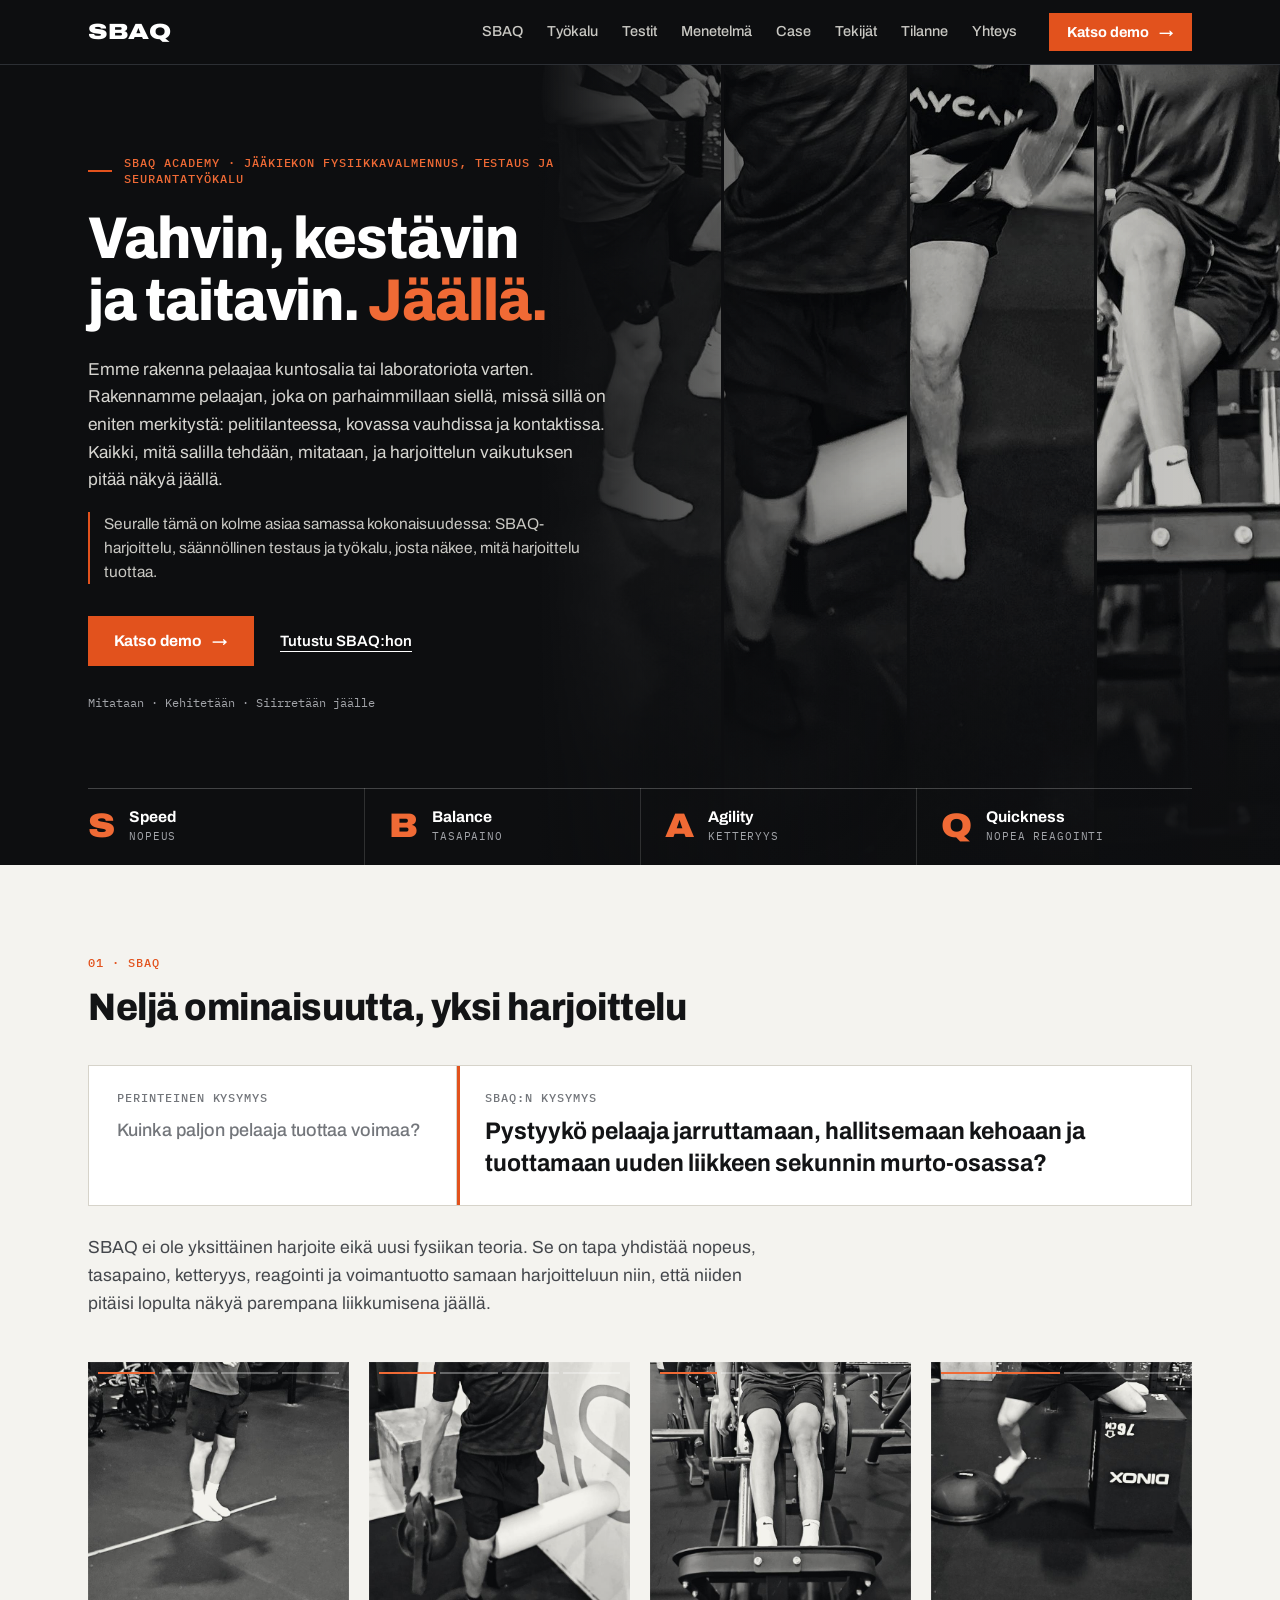
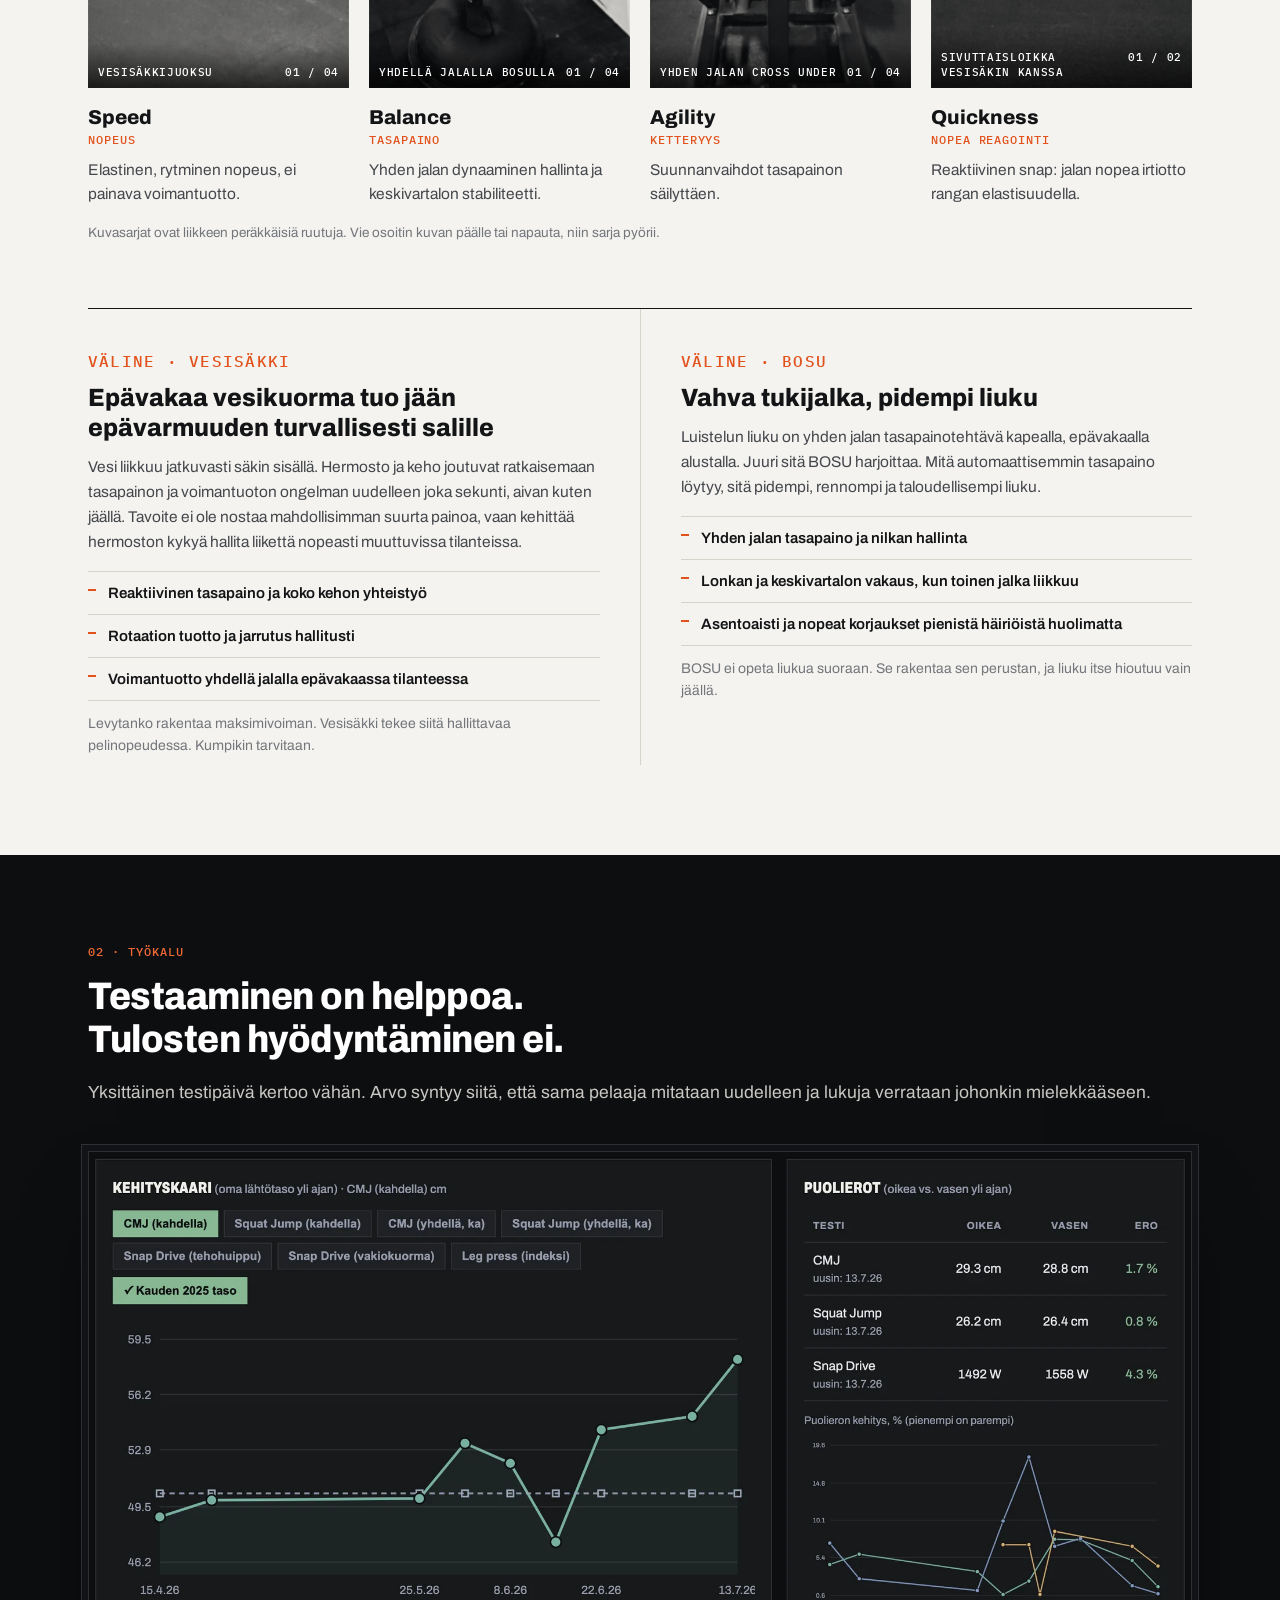
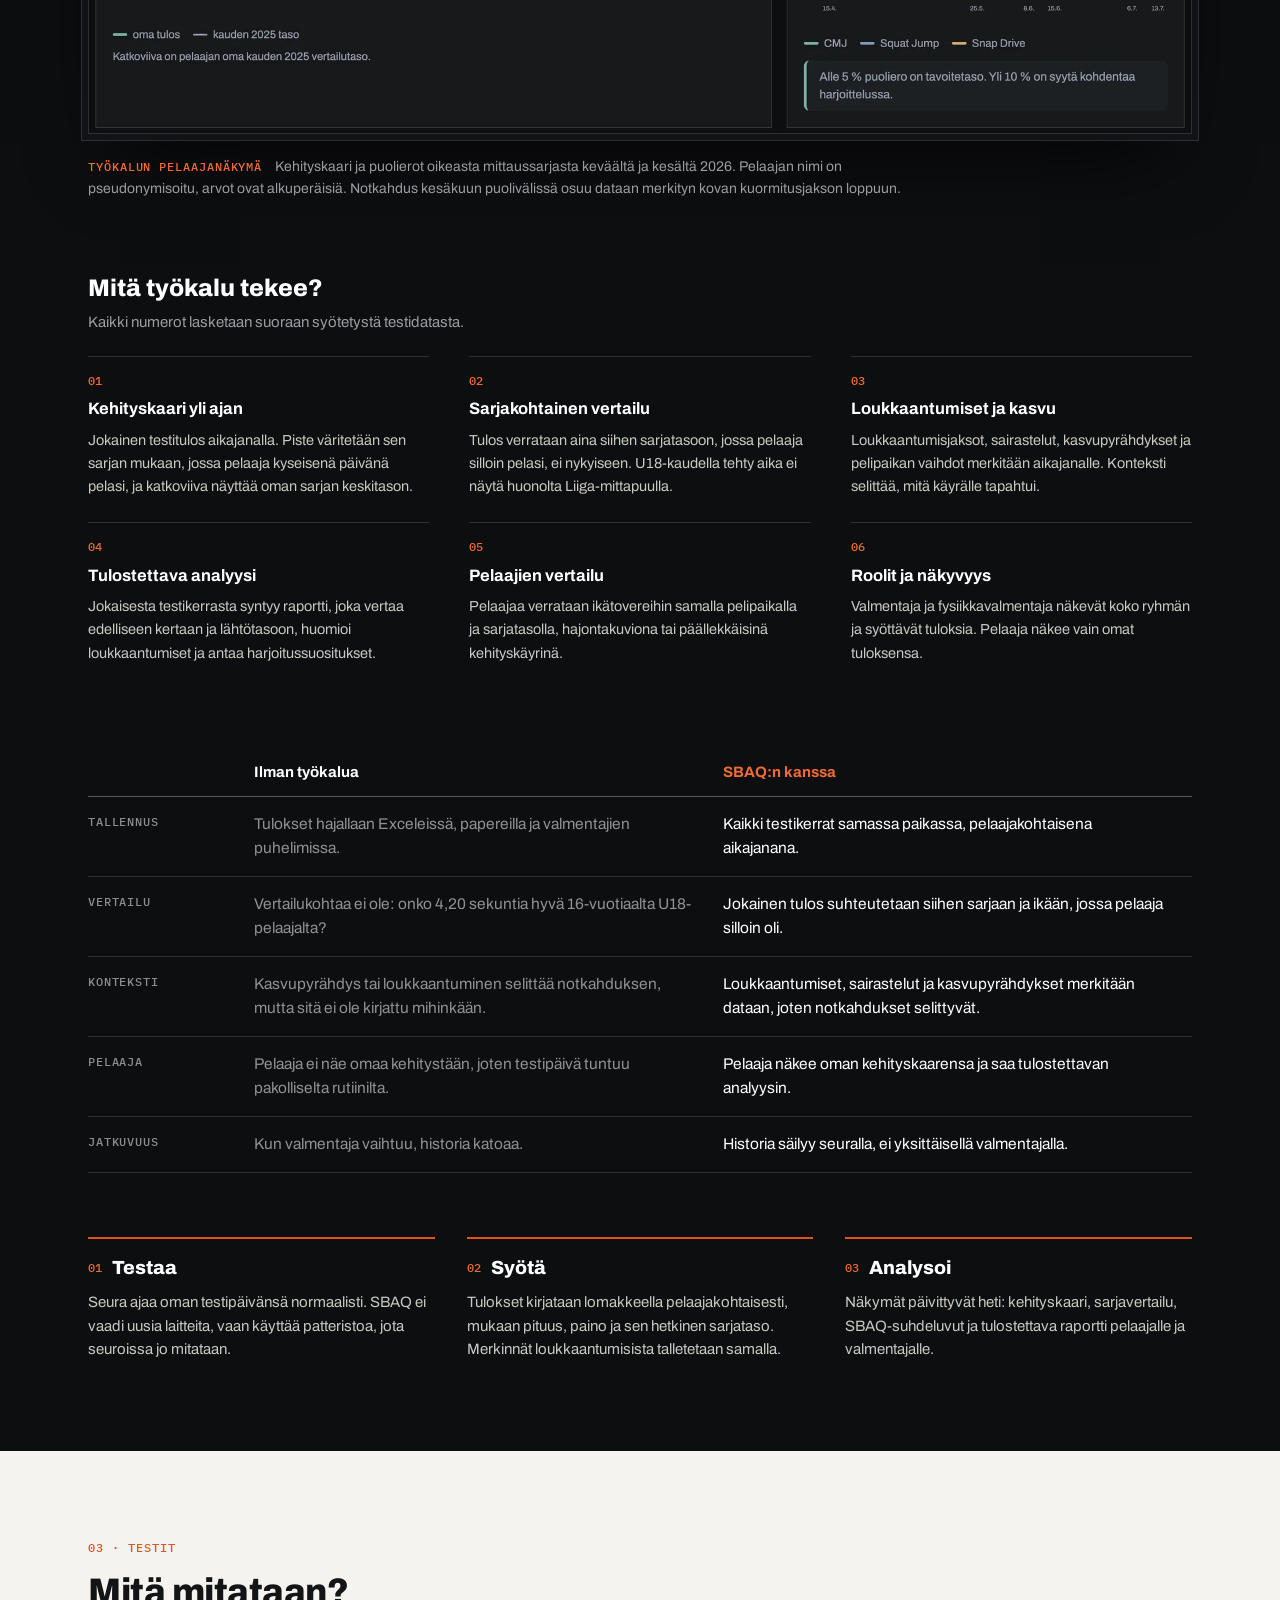
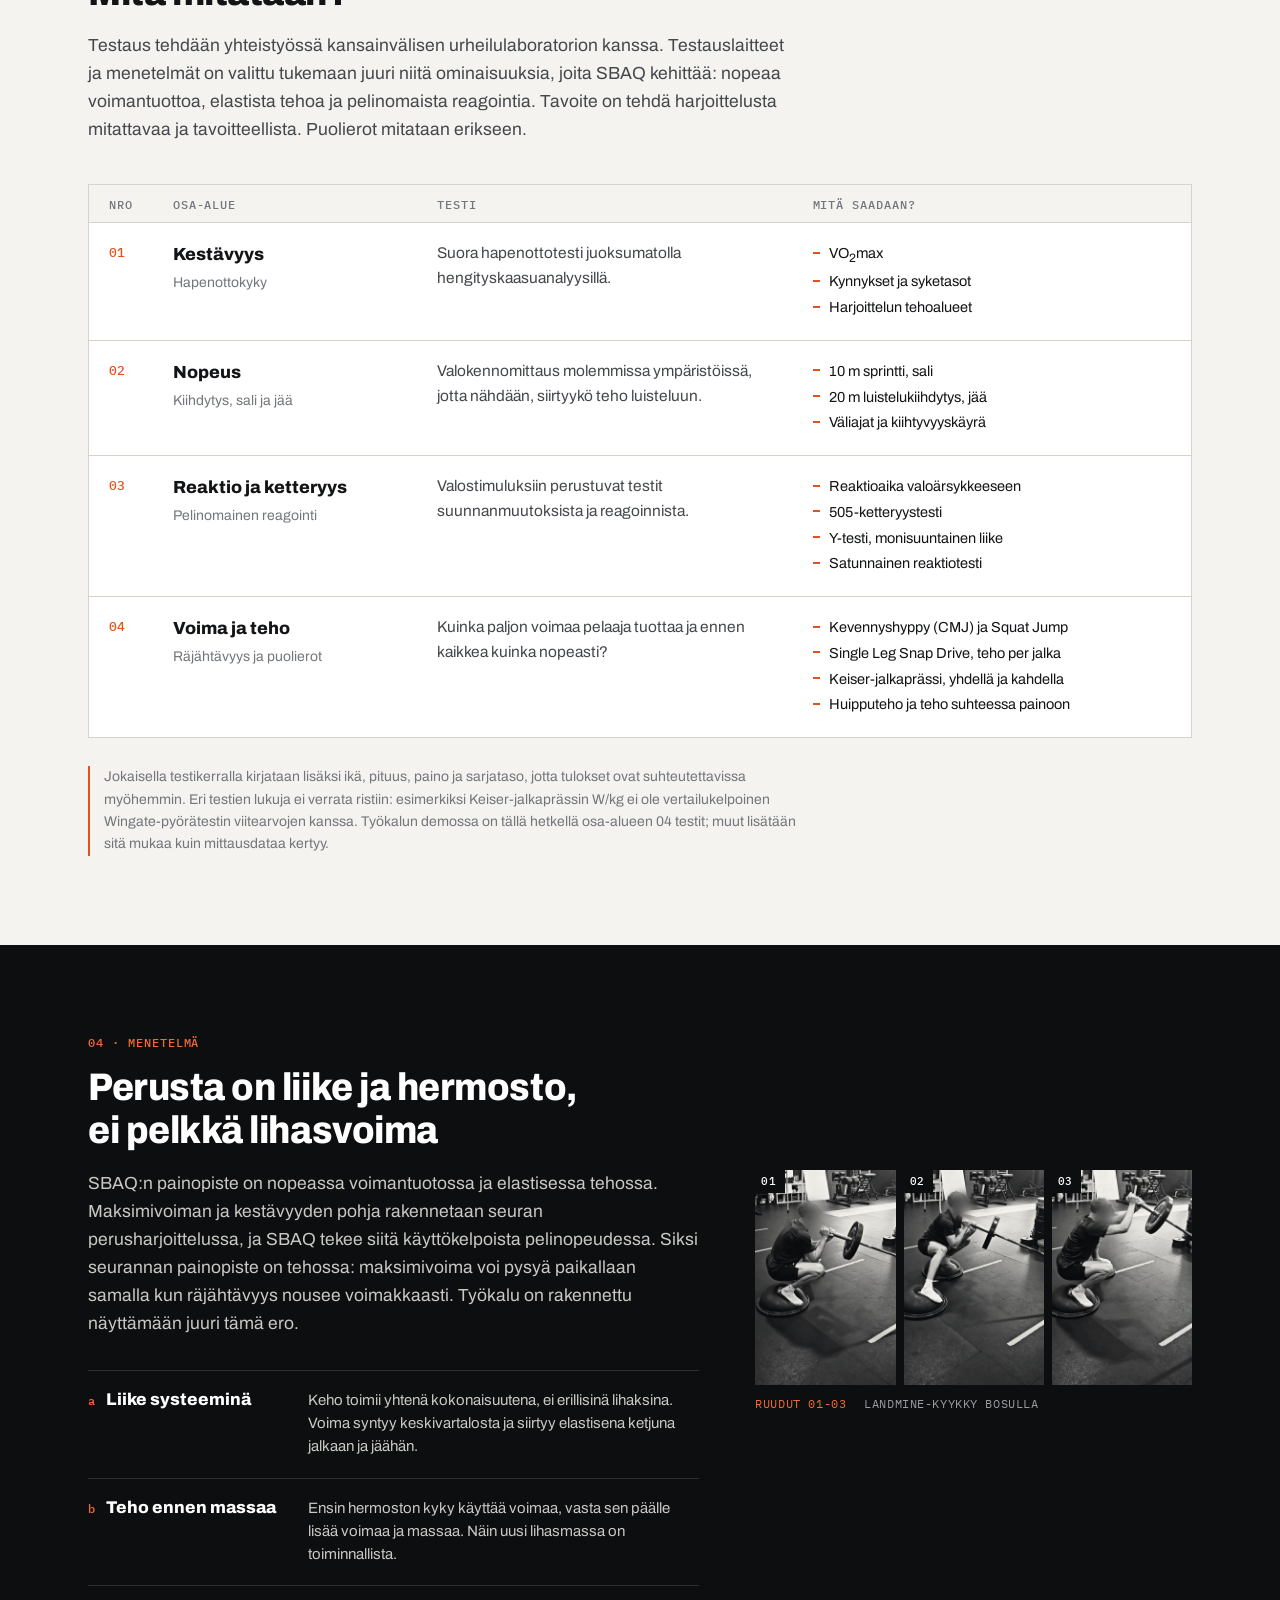
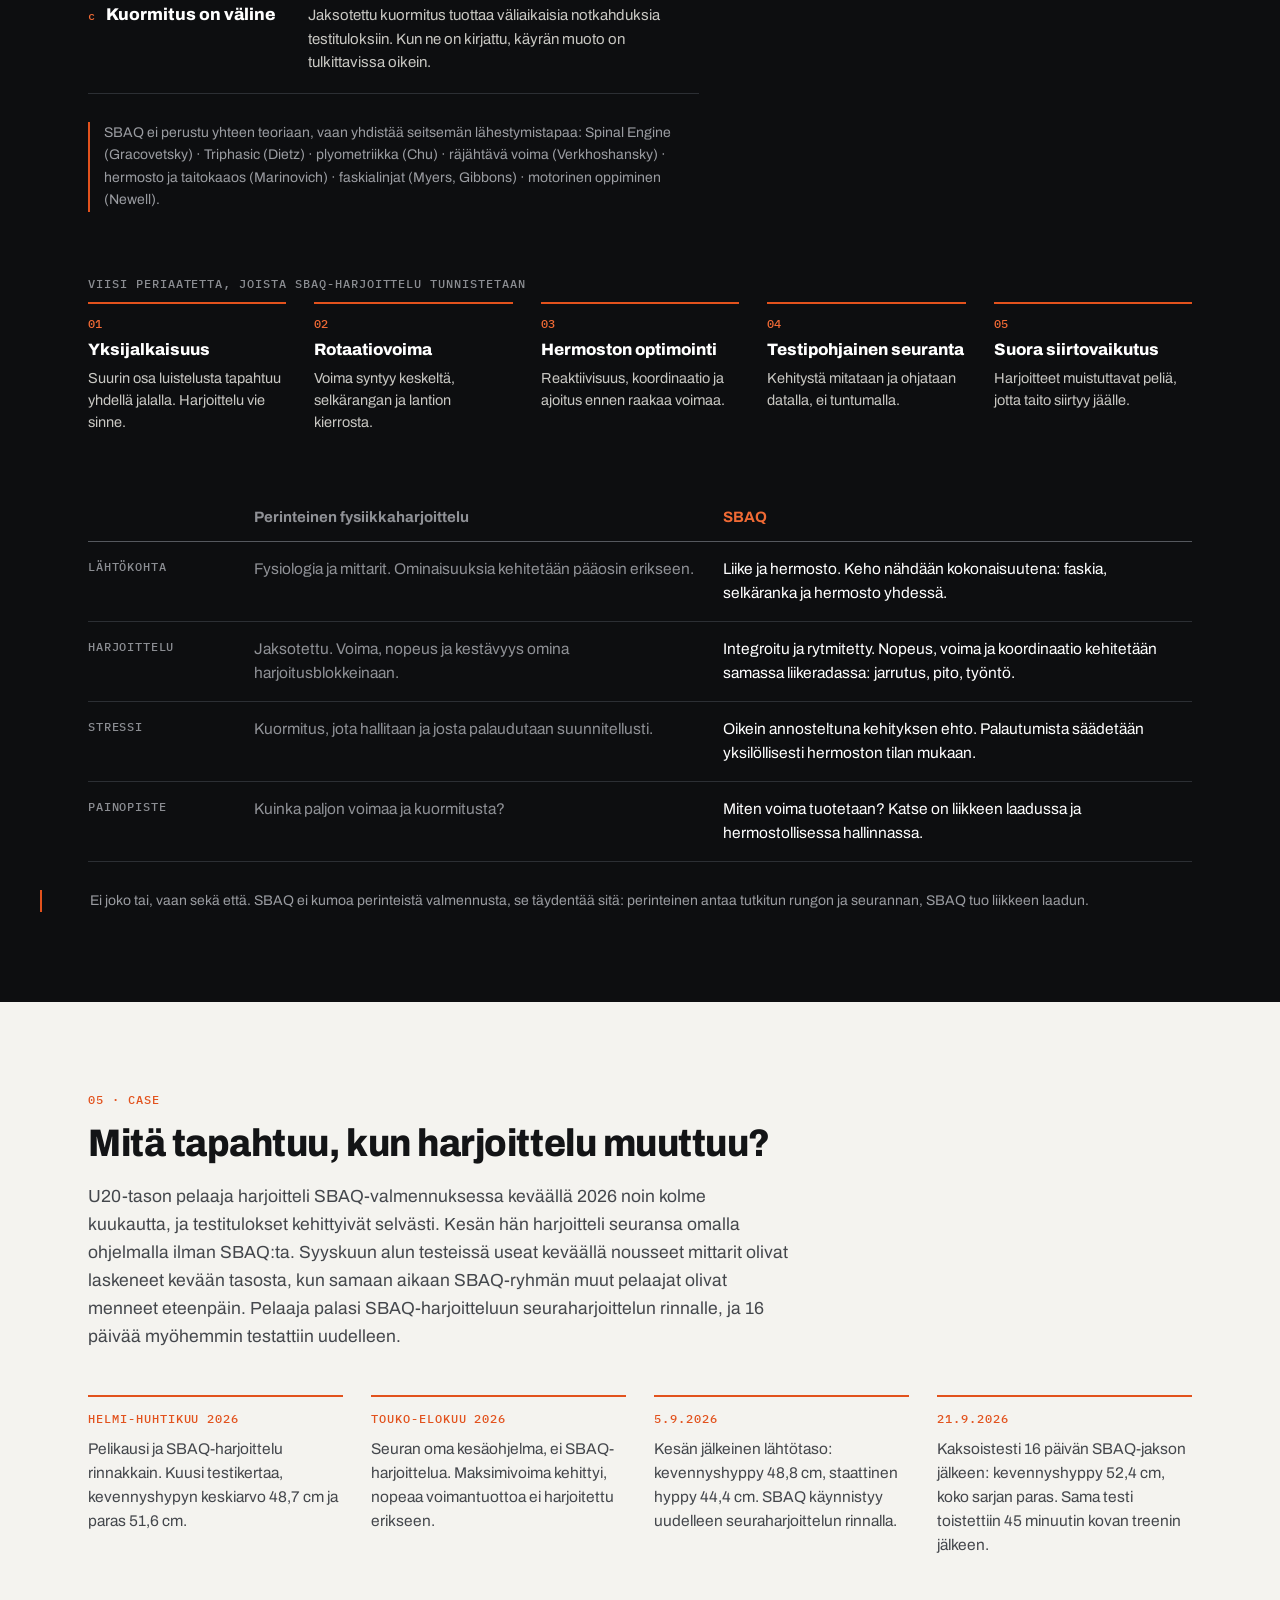
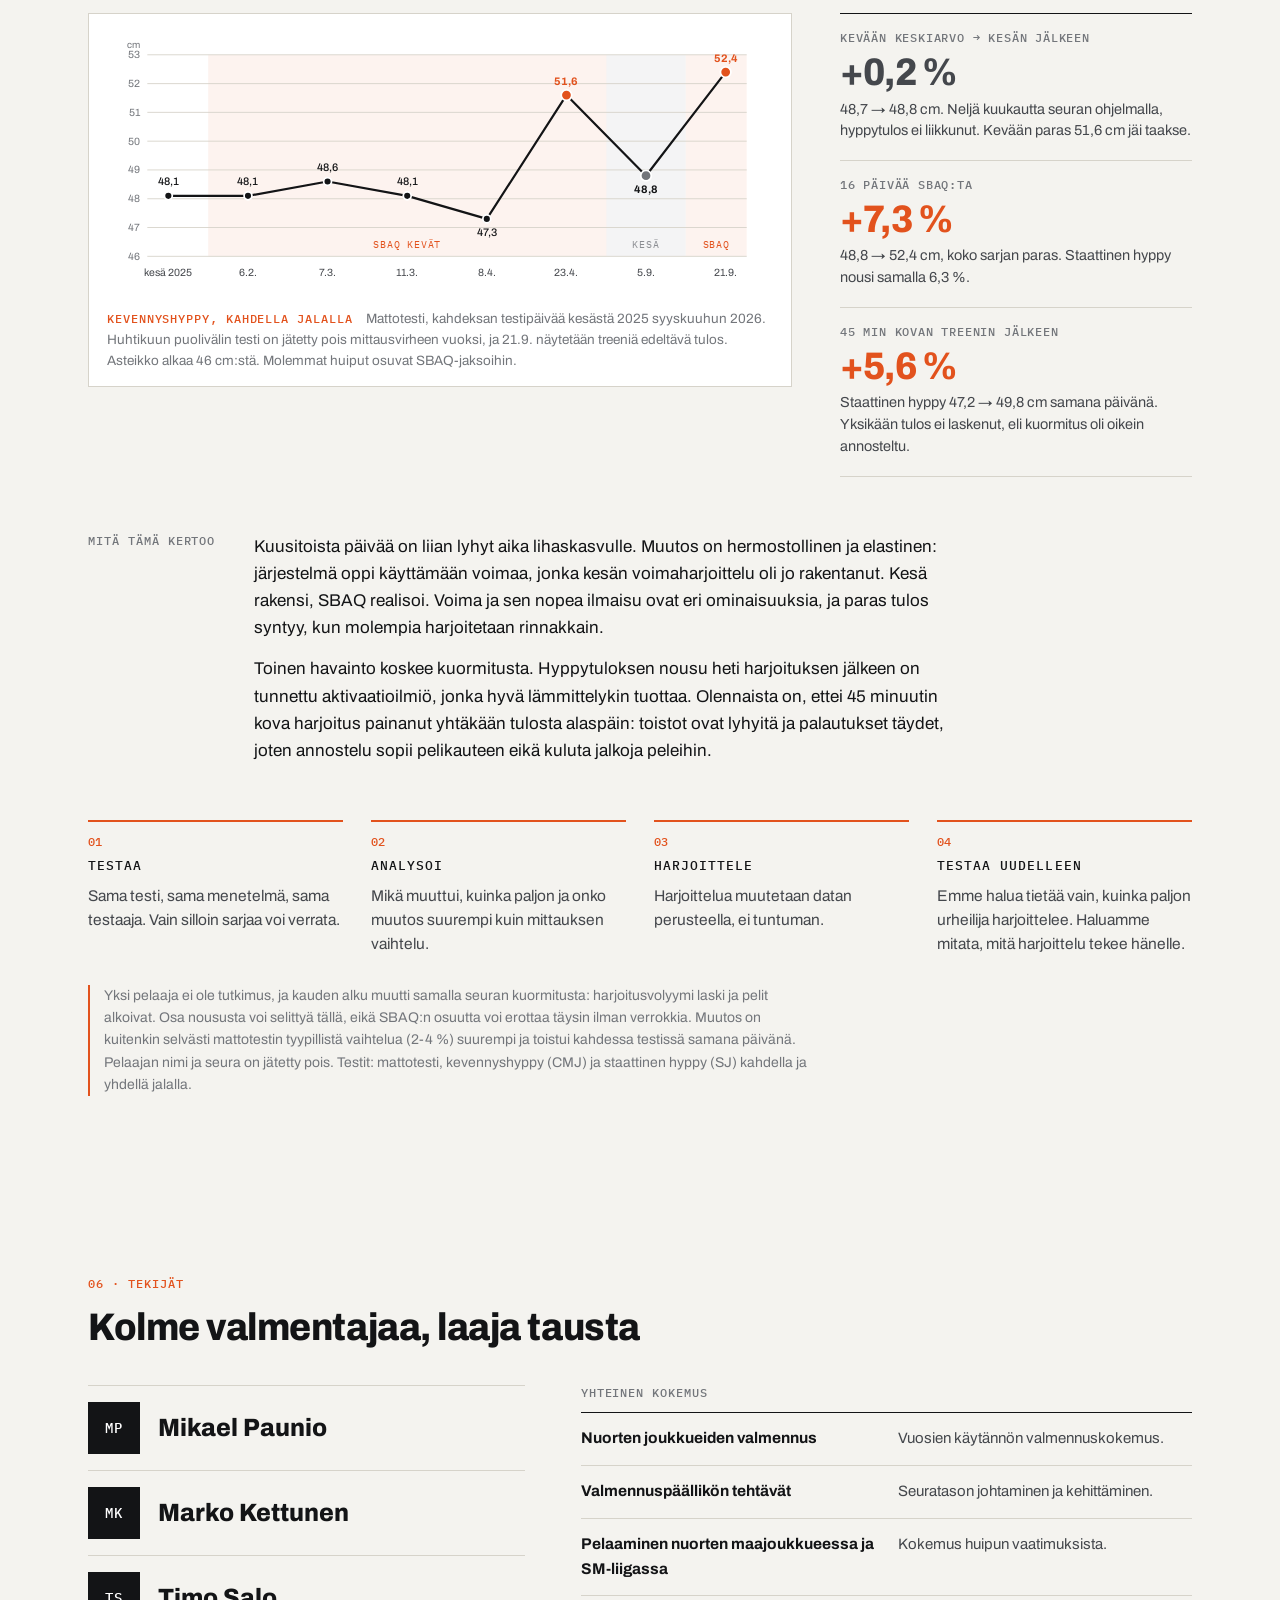
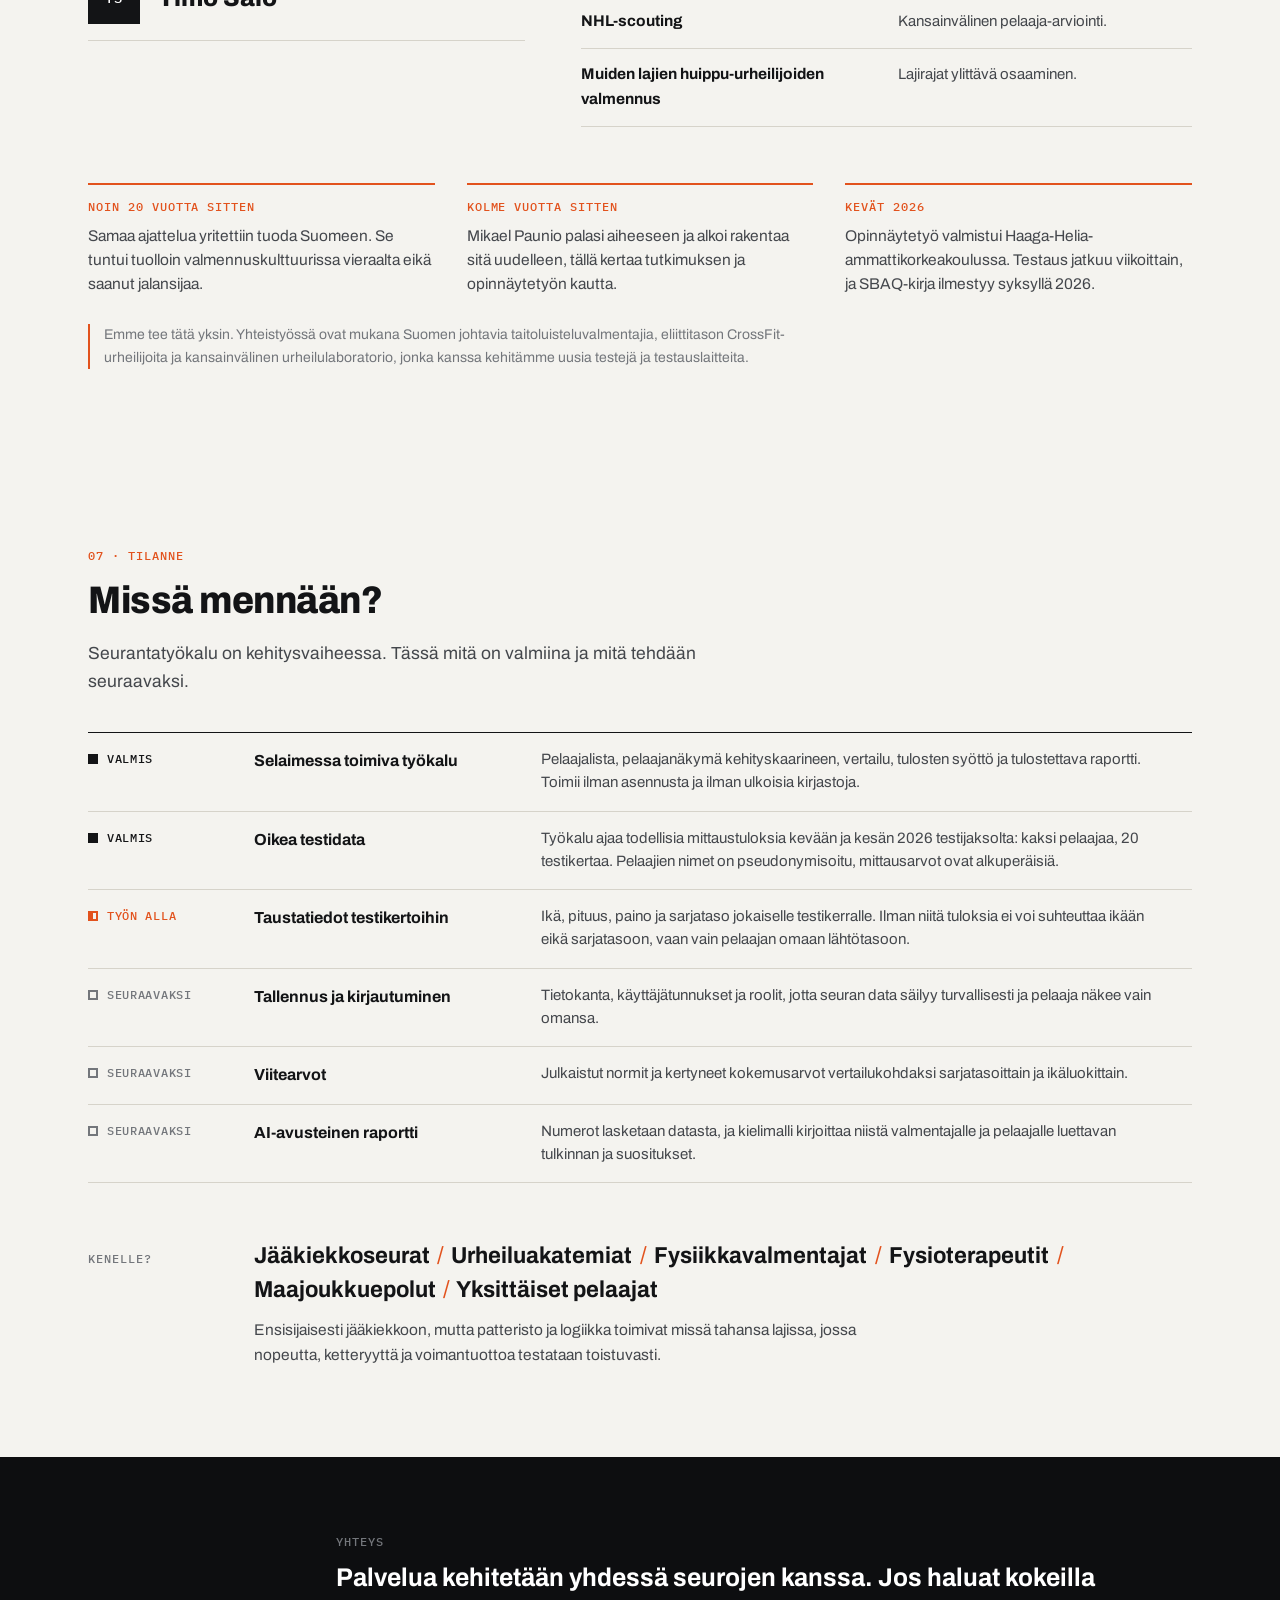
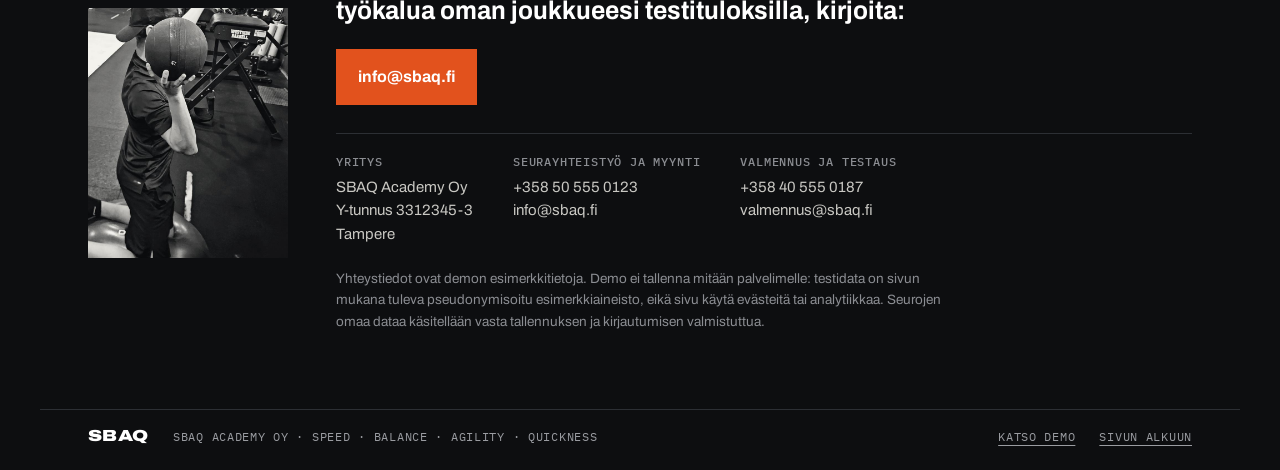
==== commit 1e245b36: "Add anonymised player case, mobile menu, share metadata and demo contact block - New section 05 · Ca" ====
--- a/index.html
+++ b/index.html
@@ -4,27 +4,42 @@
   <meta charset="utf-8" />
   <meta name="viewport" content="width=device-width, initial-scale=1" />
   <title>SBAQ Academy. Speed, Balance, Agility, Quickness</title>
-  <meta name="description" content="SBAQ Academy rakentaa pelaajan, joka on vahvin, kestävin ja taitavin jäällä. Harjoittelu mitataan yhteistyössä Sport Labin kanssa, ja seurantatyökalu näyttää, miten pelaaja kehittyy." />
+  <meta name="description" content="SBAQ Academy rakentaa pelaajan, joka on vahvin, kestävin ja taitavin jäällä. Harjoittelu mitataan yhteistyössä urheilulaboratorion kanssa, ja seurantatyökalu näyttää, miten pelaaja kehittyy." />
+  <link rel="canonical" href="https://segedi23.github.io/sbaq-demo/" />
+  <link rel="icon" href="img/favicon.svg" type="image/svg+xml" />
+  <link rel="apple-touch-icon" href="img/apple-touch-icon.png" />
+  <meta property="og:type" content="website" />
+  <meta property="og:locale" content="fi_FI" />
+  <meta property="og:site_name" content="SBAQ Academy" />
+  <meta property="og:title" content="SBAQ Academy. Jääkiekon fysiikkavalmennus, testaus ja seurantatyökalu" />
+  <meta property="og:description" content="Harjoittelu mitataan ja tulosten pitää näkyä jäällä. Katso demo ja yhden pelaajan case: mitä tapahtuu, kun harjoittelu muuttuu." />
+  <meta property="og:url" content="https://segedi23.github.io/sbaq-demo/" />
+  <meta property="og:image" content="https://segedi23.github.io/sbaq-demo/img/og.png" />
+  <meta property="og:image:width" content="1200" />
+  <meta property="og:image:height" content="630" />
+  <meta name="twitter:card" content="summary_large_image" />
   <link rel="preconnect" href="https://fonts.googleapis.com" />
   <link rel="preconnect" href="https://fonts.gstatic.com" crossorigin />
   <link href="https://fonts.googleapis.com/css2?family=Archivo:wdth,wght@75..125,400..900&family=IBM+Plex+Mono:wght@400;500&display=swap" rel="stylesheet" />
-  <link rel="stylesheet" href="site.css?v=20260917x" />
+  <link rel="stylesheet" href="site.css?v=20260922c" />
 </head>
 <body id="top">
 
 <header class="mast">
   <div class="mast-in">
     <a class="wordmark" href="#top" aria-label="SBAQ, sivun alkuun">SBAQ</a>
-    <nav class="mast-nav" aria-label="Sivun osat">
+    <nav class="mast-nav" id="mast-nav" aria-label="Sivun osat">
       <a href="#ominaisuudet">SBAQ</a>
       <a href="#tyokalu">Työkalu</a>
       <a href="#testit">Testit</a>
       <a href="#menetelma">Menetelmä</a>
+      <a href="#case">Case</a>
       <a href="#tekijat">Tekijät</a>
       <a href="#tilanne">Tilanne</a>
       <a href="#yhteys">Yhteys</a>
     </nav>
-    <a class="mast-tool" href="app/kirjaudu.html">Avaa työkalu</a>
+    <a class="mast-tool" href="app/kirjaudu.html">Katso demo</a>
+    <button class="mast-menu" type="button" aria-expanded="false" aria-controls="mast-nav">Valikko</button>
   </div>
 </header>
 
@@ -40,7 +55,7 @@
     </div>
     <div class="hero-in">
       <div class="hero-text">
-        <p class="dateline">SBAQ Academy · jääkiekon fysiikkavalmennus ja testaus</p>
+        <p class="dateline">SBAQ Academy · jääkiekon fysiikkavalmennus, testaus ja seurantatyökalu</p>
         <h1>Vahvin, kestävin ja taitavin. <i>Jäällä.</i></h1>
         <p class="lead">
           Emme rakenna pelaajaa kuntosalia tai laboratoriota varten. Rakennamme pelaajan,
@@ -48,8 +63,12 @@
           kovassa vauhdissa ja kontaktissa. Kaikki, mitä salilla tehdään, mitataan, ja
           harjoittelun vaikutuksen pitää näkyä jäällä.
         </p>
+        <p class="hero-offer">
+          Seuralle tämä on kolme asiaa samassa kokonaisuudessa: SBAQ-harjoittelu,
+          säännöllinen testaus ja työkalu, josta näkee, mitä harjoittelu tuottaa.
+        </p>
         <p class="hero-links">
-          <a class="go" href="app/kirjaudu.html">Avaa työkalu</a>
+          <a class="go" href="app/kirjaudu.html">Katso demo</a>
           <a class="under" href="#ominaisuudet">Tutustu SBAQ:hon</a>
         </p>
         <p class="hero-note">Mitataan · Kehitetään · Siirretään jäälle</p>
@@ -259,7 +278,7 @@
     </header>
 
     <p class="sec-intro">
-      SBAQ Academy tekee yhteistyötä suuren kansainvälisen Sport Labin kanssa. Testauslaitteet
+      Testaus tehdään yhteistyössä kansainvälisen urheilulaboratorion kanssa. Testauslaitteet
       ja menetelmät on valittu tukemaan juuri niitä ominaisuuksia, joita SBAQ kehittää: nopeaa
       voimantuottoa, elastista tehoa ja pelinomaista reagointia. Tavoite on tehdä harjoittelusta
       mitattavaa ja tavoitteellista. Puolierot mitataan erikseen.
@@ -301,7 +320,8 @@
       Jokaisella testikerralla kirjataan lisäksi ikä, pituus, paino ja sarjataso, jotta
       tulokset ovat suhteutettavissa myöhemmin. Eri testien lukuja ei verrata ristiin:
       esimerkiksi Keiser-jalkaprässin W/kg ei ole vertailukelpoinen Wingate-pyörätestin
-      viitearvojen kanssa.
+      viitearvojen kanssa. Työkalun demossa on tällä hetkellä osa-alueen 04 testit;
+      muut lisätään sitä mukaa kuin mittausdataa kertyy.
     </p>
   </section>
 
@@ -315,10 +335,12 @@
     <div class="method">
       <div class="method-text">
         <p class="sec-intro">
-          SBAQ kehittää nopeaa voimantuottoa ja elastista tehoa, ei maksimivoimaa.
-          Siksi seurannan painopiste on tehossa ja sen kehityksessä: maksimivoima voi
-          pysyä paikallaan samalla kun räjähtävyys nousee voimakkaasti. Työkalu on
-          rakennettu näyttämään juuri tämä ero.
+          SBAQ:n painopiste on nopeassa voimantuotossa ja elastisessa tehossa.
+          Maksimivoiman ja kestävyyden pohja rakennetaan seuran perusharjoittelussa,
+          ja SBAQ tekee siitä käyttökelpoista pelinopeudessa. Siksi seurannan
+          painopiste on tehossa: maksimivoima voi pysyä paikallaan samalla kun
+          räjähtävyys nousee voimakkaasti. Työkalu on rakennettu näyttämään juuri
+          tämä ero.
         </p>
 
         <div class="principles">
@@ -366,13 +388,13 @@
 
     <table class="ledger versus">
       <thead>
-        <tr><th scope="col" class="ledger-k"></th><th scope="col">Perinteinen valmennus</th><th scope="col">SBAQ</th></tr>
+        <tr><th scope="col" class="ledger-k"></th><th scope="col">Perinteinen fysiikkaharjoittelu</th><th scope="col">SBAQ</th></tr>
       </thead>
       <tbody>
-        <tr><th scope="row">Lähtökohta</th><td>Fysiologia ja mittarit. Ominaisuuksia tarkastellaan enimmäkseen erikseen.</td><td>Liike ja hermosto. Keho nähdään kokonaisuutena: faskia, selkäranka ja hermosto yhdessä.</td></tr>
-        <tr><th scope="row">Harjoittelu</th><td>Lineaarinen ja jaksotettu. Voima, nopeus ja kestävyys harjoitellaan erillisinä osina.</td><td>Integroitu ja rytmitetty. Nopeus, voima ja koordinaatio kehitetään samassa liikeradassa: jarrutus, pito, työntö.</td></tr>
-        <tr><th scope="row">Stressi</th><td>Negatiivinen kuorma, jota hallitaan ja minimoidaan.</td><td>Oikein annosteltuna kehityksen ehto. Palautumista säädetään yksilöllisesti hermoston tilan mukaan.</td></tr>
-        <tr><th scope="row">Painopiste</th><td>Kuinka paljon kuormitusta?</td><td>Miten voima tuotetaan? Katse on liikkeen laadussa ja hermostollisessa hallinnassa.</td></tr>
+        <tr><th scope="row">Lähtökohta</th><td>Fysiologia ja mittarit. Ominaisuuksia kehitetään pääosin erikseen.</td><td>Liike ja hermosto. Keho nähdään kokonaisuutena: faskia, selkäranka ja hermosto yhdessä.</td></tr>
+        <tr><th scope="row">Harjoittelu</th><td>Jaksotettu. Voima, nopeus ja kestävyys omina harjoitusblokkeinaan.</td><td>Integroitu ja rytmitetty. Nopeus, voima ja koordinaatio kehitetään samassa liikeradassa: jarrutus, pito, työntö.</td></tr>
+        <tr><th scope="row">Stressi</th><td>Kuormitus, jota hallitaan ja josta palaudutaan suunnitellusti.</td><td>Oikein annosteltuna kehityksen ehto. Palautumista säädetään yksilöllisesti hermoston tilan mukaan.</td></tr>
+        <tr><th scope="row">Painopiste</th><td>Kuinka paljon voimaa ja kuormitusta?</td><td>Miten voima tuotetaan? Katse on liikkeen laadussa ja hermostollisessa hallinnassa.</td></tr>
       </tbody>
     </table>
     <p class="footnote">
@@ -381,10 +403,131 @@
     </p>
   </section>
 
-  <!-- ================= 05 tekijät ================= -->
+  <!-- ================= 05 case ================= -->
+  <section class="sec" id="case">
+    <header class="sec-mark">
+      <span class="no">05 · Case</span>
+      <h2>Mitä tapahtuu, kun harjoittelu muuttuu?</h2>
+    </header>
+
+    <p class="sec-intro">
+      U20-tason pelaaja harjoitteli SBAQ-valmennuksessa keväällä 2026 noin kolme kuukautta,
+      ja testitulokset kehittyivät selvästi. Kesän hän harjoitteli seuransa omalla ohjelmalla
+      ilman SBAQ:ta. Syyskuun alun testeissä useat keväällä nousseet mittarit olivat laskeneet
+      kevään tasosta, kun samaan aikaan SBAQ-ryhmän muut pelaajat olivat menneet eteenpäin.
+      Pelaaja palasi SBAQ-harjoitteluun seuraharjoittelun rinnalle, ja 16 päivää myöhemmin
+      testattiin uudelleen.
+    </p>
+
+    <ol class="story four case-time">
+      <li><b>Helmi-huhtikuu 2026</b><span>Pelikausi ja SBAQ-harjoittelu rinnakkain. Kuusi testikertaa, kevennyshypyn keskiarvo 48,7 cm ja paras 51,6 cm.</span></li>
+      <li><b>Touko-elokuu 2026</b><span>Seuran oma kesäohjelma, ei SBAQ-harjoittelua. Maksimivoima kehittyi, nopeaa voimantuottoa ei harjoitettu erikseen.</span></li>
+      <li><b>5.9.2026</b><span>Kesän jälkeinen lähtötaso: kevennyshyppy 48,8 cm, staattinen hyppy 44,4 cm. SBAQ käynnistyy uudelleen seuraharjoittelun rinnalla.</span></li>
+      <li><b>21.9.2026</b><span>Kaksoistesti 16 päivän SBAQ-jakson jälkeen: kevennyshyppy 52,4 cm, koko sarjan paras. Sama testi toistettiin 45 minuutin kovan treenin jälkeen.</span></li>
+    </ol>
+
+    <div class="case">
+      <figure class="case-chart">
+        <svg viewBox="0 0 760 300" xmlns="http://www.w3.org/2000/svg" role="img" aria-labelledby="case-chart-title" font-family="Archivo, Helvetica, Arial, sans-serif">
+        <title id="case-chart-title">Kevennyshypyn kehitys kesästä 2025 syyskuuhun 2026. Kevään SBAQ-jaksolla nousu 51,6 senttiin, kesän jälkeen 48,8 ja 16 päivän SBAQ-jakson jälkeen 52,4 senttiä.</title>
+        <rect x="115.5" y="26" width="454.3" height="230" fill="rgba(226,82,29,.07)"/>
+        <text x="342.6" y="246" text-anchor="middle" font-size="11.5" font-family="IBM Plex Mono, Menlo, monospace" letter-spacing=".08em" fill="#e2521d">SBAQ KEVÄT</text>
+        <rect x="569.7" y="26" width="90.8" height="230" fill="rgba(19,20,22,.045)"/>
+        <text x="615.1" y="246" text-anchor="middle" font-size="11.5" font-family="IBM Plex Mono, Menlo, monospace" letter-spacing=".08em" fill="#8b8d92">KESÄ</text>
+        <rect x="660.5" y="26" width="69.5" height="230" fill="rgba(226,82,29,.07)"/>
+        <text x="695.3" y="246" text-anchor="middle" font-size="11.5" font-family="IBM Plex Mono, Menlo, monospace" letter-spacing=".08em" fill="#e2521d">SBAQ</text>
+        <line x1="46" y1="256.0" x2="730" y2="256.0" stroke="#d6d3ca" stroke-width="1"/>
+        <text x="38" y="260.0" text-anchor="end" font-size="12" fill="#73767b">46</text>
+        <line x1="46" y1="223.1" x2="730" y2="223.1" stroke="#d6d3ca" stroke-width="1"/>
+        <text x="38" y="227.1" text-anchor="end" font-size="12" fill="#73767b">47</text>
+        <line x1="46" y1="190.3" x2="730" y2="190.3" stroke="#d6d3ca" stroke-width="1"/>
+        <text x="38" y="194.3" text-anchor="end" font-size="12" fill="#73767b">48</text>
+        <line x1="46" y1="157.4" x2="730" y2="157.4" stroke="#d6d3ca" stroke-width="1"/>
+        <text x="38" y="161.4" text-anchor="end" font-size="12" fill="#73767b">49</text>
+        <line x1="46" y1="124.6" x2="730" y2="124.6" stroke="#d6d3ca" stroke-width="1"/>
+        <text x="38" y="128.6" text-anchor="end" font-size="12" fill="#73767b">50</text>
+        <line x1="46" y1="91.7" x2="730" y2="91.7" stroke="#d6d3ca" stroke-width="1"/>
+        <text x="38" y="95.7" text-anchor="end" font-size="12" fill="#73767b">51</text>
+        <line x1="46" y1="58.9" x2="730" y2="58.9" stroke="#d6d3ca" stroke-width="1"/>
+        <text x="38" y="62.9" text-anchor="end" font-size="12" fill="#73767b">52</text>
+        <line x1="46" y1="26.0" x2="730" y2="26.0" stroke="#d6d3ca" stroke-width="1"/>
+        <text x="38" y="30.0" text-anchor="end" font-size="12" fill="#73767b">53</text>
+        <text x="38" y="18" text-anchor="end" font-size="11" fill="#73767b">cm</text>
+        <polyline points="70.0,187.0 160.9,187.0 251.7,170.6 342.6,187.0 433.4,213.3 524.3,72.0 615.1,164.0 706.0,45.7" fill="none" stroke="#131416" stroke-width="2.5" stroke-linejoin="round" stroke-linecap="round"/>
+        <circle cx="70.0" cy="187.0" r="4.5" fill="#131416" stroke="#fff" stroke-width="2"/>
+        <text x="70.0" y="175.0" text-anchor="middle" font-size="12.5" font-weight="500" fill="#131416">48,1</text>
+        <text x="70.0" y="278" text-anchor="middle" font-size="12" fill="#44474c">kesä 2025</text>
+        <circle cx="160.9" cy="187.0" r="4.5" fill="#131416" stroke="#fff" stroke-width="2"/>
+        <text x="160.9" y="175.0" text-anchor="middle" font-size="12.5" font-weight="500" fill="#131416">48,1</text>
+        <text x="160.9" y="278" text-anchor="middle" font-size="12" fill="#44474c">6.2.</text>
+        <circle cx="251.7" cy="170.6" r="4.5" fill="#131416" stroke="#fff" stroke-width="2"/>
+        <text x="251.7" y="158.6" text-anchor="middle" font-size="12.5" font-weight="500" fill="#131416">48,6</text>
+        <text x="251.7" y="278" text-anchor="middle" font-size="12" fill="#44474c">7.3.</text>
+        <circle cx="342.6" cy="187.0" r="4.5" fill="#131416" stroke="#fff" stroke-width="2"/>
+        <text x="342.6" y="175.0" text-anchor="middle" font-size="12.5" font-weight="500" fill="#131416">48,1</text>
+        <text x="342.6" y="278" text-anchor="middle" font-size="12" fill="#44474c">11.3.</text>
+        <circle cx="433.4" cy="213.3" r="4.5" fill="#131416" stroke="#fff" stroke-width="2"/>
+        <text x="433.4" y="233.3" text-anchor="middle" font-size="12.5" font-weight="500" fill="#131416">47,3</text>
+        <text x="433.4" y="278" text-anchor="middle" font-size="12" fill="#44474c">8.4.</text>
+        <circle cx="524.3" cy="72.0" r="6" fill="#e2521d" stroke="#fff" stroke-width="2"/>
+        <text x="524.3" y="60.0" text-anchor="middle" font-size="12.5" font-weight="700" fill="#e2521d">51,6</text>
+        <text x="524.3" y="278" text-anchor="middle" font-size="12" fill="#44474c">23.4.</text>
+        <circle cx="615.1" cy="164.0" r="6" fill="#73767b" stroke="#fff" stroke-width="2"/>
+        <text x="615.1" y="184.0" text-anchor="middle" font-size="12.5" font-weight="700" fill="#131416">48,8</text>
+        <text x="615.1" y="278" text-anchor="middle" font-size="12" fill="#44474c">5.9.</text>
+        <circle cx="706.0" cy="45.7" r="6" fill="#e2521d" stroke="#fff" stroke-width="2"/>
+        <text x="706.0" y="33.7" text-anchor="middle" font-size="12.5" font-weight="700" fill="#e2521d">52,4</text>
+        <text x="706.0" y="278" text-anchor="middle" font-size="12" fill="#44474c">21.9.</text>
+        </svg>
+        <figcaption><span>Kevennyshyppy, kahdella jalalla</span> Mattotesti, kahdeksan testipäivää kesästä 2025 syyskuuhun 2026. Huhtikuun puolivälin testi on jätetty pois mittausvirheen vuoksi, ja 21.9. näytetään treeniä edeltävä tulos. Asteikko alkaa 46 cm:stä. Molemmat huiput osuvat SBAQ-jaksoihin.</figcaption>
+      </figure>
+
+      <ul class="case-stats">
+        <li><i>Kevään keskiarvo → kesän jälkeen</i><b class="down">+0,2 %</b><span>48,7 → 48,8 cm. Neljä kuukautta seuran ohjelmalla, hyppytulos ei liikkunut. Kevään paras 51,6 cm jäi taakse.</span></li>
+        <li><i>16 päivää SBAQ:ta</i><b>+7,3 %</b><span>48,8 → 52,4 cm, koko sarjan paras. Staattinen hyppy nousi samalla 6,3 %.</span></li>
+        <li><i>45 min kovan treenin jälkeen</i><b>+5,6 %</b><span>Staattinen hyppy 47,2 → 49,8 cm samana päivänä. Yksikään tulos ei laskenut, eli kuormitus oli oikein annosteltu.</span></li>
+      </ul>
+    </div>
+
+    <div class="case-read">
+      <p class="q-label">Mitä tämä kertoo</p>
+      <div>
+        <p>
+          Kuusitoista päivää on liian lyhyt aika lihaskasvulle. Muutos on hermostollinen ja
+          elastinen: järjestelmä oppi käyttämään voimaa, jonka kesän voimaharjoittelu oli jo
+          rakentanut. Kesä rakensi, SBAQ realisoi. Voima ja sen nopea ilmaisu ovat eri
+          ominaisuuksia, ja paras tulos syntyy, kun molempia harjoitetaan rinnakkain.
+        </p>
+        <p>
+          Toinen havainto koskee kuormitusta. Hyppytuloksen nousu heti harjoituksen jälkeen
+          on tunnettu aktivaatioilmiö, jonka hyvä lämmittelykin tuottaa. Olennaista on, ettei
+          45 minuutin kova harjoitus painanut yhtäkään tulosta alaspäin: toistot ovat lyhyitä
+          ja palautukset täydet, joten annostelu sopii pelikauteen eikä kuluta jalkoja peleihin.
+        </p>
+      </div>
+    </div>
+
+    <ol class="story four case-loop">
+      <li><b>Testaa</b><span>Sama testi, sama menetelmä, sama testaaja. Vain silloin sarjaa voi verrata.</span></li>
+      <li><b>Analysoi</b><span>Mikä muuttui, kuinka paljon ja onko muutos suurempi kuin mittauksen vaihtelu.</span></li>
+      <li><b>Harjoittele</b><span>Harjoittelua muutetaan datan perusteella, ei tuntuman.</span></li>
+      <li><b>Testaa uudelleen</b><span>Emme halua tietää vain, kuinka paljon urheilija harjoittelee. Haluamme mitata, mitä harjoittelu tekee hänelle.</span></li>
+    </ol>
+
+    <p class="footnote">
+      Yksi pelaaja ei ole tutkimus, ja kauden alku muutti samalla seuran kuormitusta:
+      harjoitusvolyymi laski ja pelit alkoivat. Osa noususta voi selittyä tällä, eikä SBAQ:n
+      osuutta voi erottaa täysin ilman verrokkia. Muutos on kuitenkin selvästi mattotestin
+      tyypillistä vaihtelua (2-4 %) suurempi ja toistui kahdessa testissä samana päivänä.
+      Pelaajan nimi ja seura on jätetty pois. Testit: mattotesti, kevennyshyppy (CMJ) ja
+      staattinen hyppy (SJ) kahdella ja yhdellä jalalla.
+    </p>
+  </section>
+
+  <!-- ================= 06 tekijät ================= -->
   <section class="sec" id="tekijat">
     <header class="sec-mark">
-      <span class="no">05 · Tekijät</span>
+      <span class="no">06 · Tekijät</span>
       <h2>Kolme valmentajaa, laaja tausta</h2>
     </header>
 
@@ -415,15 +558,15 @@
 
     <p class="footnote">
       Emme tee tätä yksin. Yhteistyössä ovat mukana Suomen johtavia taitoluisteluvalmentajia,
-      eliittitason CrossFit-urheilijoita ja suuri kansainvälinen Sport Lab, jonka kanssa
+      eliittitason CrossFit-urheilijoita ja kansainvälinen urheilulaboratorio, jonka kanssa
       kehitämme uusia testejä ja testauslaitteita.
     </p>
   </section>
 
-  <!-- ================= 06 tilanne ================= -->
+  <!-- ================= 07 tilanne ================= -->
   <section class="sec" id="tilanne">
     <header class="sec-mark">
-      <span class="no">06 · Tilanne</span>
+      <span class="no">07 · Tilanne</span>
       <h2>Missä mennään?</h2>
     </header>
 
@@ -486,17 +629,28 @@
       Palvelua kehitetään yhdessä seurojen kanssa. Jos haluat kokeilla työkalua oman
       joukkueesi testituloksilla, kirjoita:
     </p>
-    <a class="end-mail" href="mailto:gora.salo@gmail.com">gora.salo@gmail.com</a>
+    <a class="end-mail" href="mailto:info@sbaq.fi">info@sbaq.fi</a>
+    <dl class="end-card">
+      <div><dt>Yritys</dt><dd>SBAQ Academy Oy<br>Y-tunnus 3312345-3<br>Tampere</dd></div>
+      <div><dt>Seurayhteistyö ja myynti</dt><dd><a href="tel:+358505550123">+358 50 555 0123</a><br><a href="mailto:info@sbaq.fi">info@sbaq.fi</a></dd></div>
+      <div><dt>Valmennus ja testaus</dt><dd><a href="tel:+358405550187">+358 40 555 0187</a><br><a href="mailto:valmennus@sbaq.fi">valmennus@sbaq.fi</a></dd></div>
+    </dl>
+    <p class="end-note">
+      Yhteystiedot ovat demon esimerkkitietoja. Demo ei tallenna mitään palvelimelle:
+      testidata on sivun mukana tuleva pseudonymisoitu esimerkkiaineisto, eikä sivu
+      käytä evästeitä tai analytiikkaa. Seurojen omaa dataa käsitellään vasta
+      tallennuksen ja kirjautumisen valmistuttua.
+    </p>
     </div>
   </div>
   <div class="end-base">
     <span class="wordmark small">SBAQ</span>
-    <span>SBAQ Academy · Speed · Balance · Agility · Quickness</span>
-    <a href="app/kirjaudu.html">Työkalu</a>
+    <span>SBAQ Academy Oy · Speed · Balance · Agility · Quickness</span>
+    <a href="app/kirjaudu.html">Katso demo</a>
     <a href="#top">Sivun alkuun</a>
   </div>
 </footer>
 
-<script src="site.js?v=20260917x"></script>
+<script src="site.js?v=20260922c"></script>
 </body>
 </html>
--- a/site.css
+++ b/site.css
@@ -38,13 +38,16 @@
 :focus-visible { outline: 2px solid var(--tape); outline-offset: 3px; }
 
 /* ---------- navigaatio ---------- */
-.mast { position: sticky; top: 0; z-index: 30; background: var(--night); color: #fff; border-bottom: 1px solid var(--night-hair); }
+.mast-in { position: relative; }
+.mast { position: sticky; position: -webkit-sticky; top: 0; z-index: 30; background: var(--night); color: #fff; border-bottom: 1px solid var(--night-hair); }
 .mast-in { max-width: var(--max); margin: 0 auto; padding: 0 var(--pad); height: 64px; display: flex; align-items: center; gap: 32px; }
 .wordmark { font: 900 22px/1 var(--f); font-stretch: 125%; letter-spacing: .03em; text-decoration: none; }
 .wordmark.small { font-size: 16px; }
 .mast-nav { display: flex; gap: 24px; margin-left: auto; }
 .mast-nav a { font-size: 14.5px; font-weight: 500; text-decoration: none; color: var(--night-text); padding: 6px 0; }
 .mast-nav a:hover { color: #fff; box-shadow: 0 2px 0 var(--tape); }
+.mast-menu { display: none; margin-left: 12px; background: none; border: 1px solid var(--night-hair); color: #fff; font: 500 13px/1 var(--f-mono); letter-spacing: .06em; text-transform: uppercase; padding: 10px 12px; cursor: pointer; }
+.mast-menu[aria-expanded="true"] { border-color: var(--tape); color: var(--tape-2); }
 .mast-tool, .go {
   display: inline-block; background: var(--tape); color: #fff; text-decoration: none; white-space: nowrap;
   font-weight: 700; font-size: 14.5px; line-height: 1; padding: 12px 18px;
@@ -80,6 +83,7 @@
 .go:hover::after, .mast-tool:hover::after { transform: translateX(3px); }
 .under { font-weight: 600; font-size: 15px; text-underline-offset: 5px; text-decoration-thickness: 1px; }
 .under:hover { color: var(--tape-2); }
+.hero-offer { margin-top: 18px; max-width: 34em; font-size: 15.5px; line-height: 1.55; color: #c9c8c3; border-left: 2px solid var(--tape); padding-left: 14px; }
 .hero-note { margin-top: 28px; font: 400 12px/1.5 var(--f-mono); color: #a2a4a9; }
 
 .hero-band {
@@ -268,6 +272,12 @@
 .end-main { max-width: var(--max); margin: 0 auto; padding: clamp(48px, 6vw, 84px) var(--pad); display: grid; grid-template-columns: 200px 1fr; column-gap: 48px; align-items: center; }
 .end-shot { width: 200px; aspect-ratio: 4 / 5; object-fit: cover; }
 .end-line { max-width: 32em; font-size: clamp(19px, 2vw, 26px); font-weight: 700; line-height: 1.3; font-stretch: 95%; }
+.end-card { margin-top: 28px; display: grid; grid-template-columns: repeat(3, auto); gap: 16px 40px; justify-content: start; border-top: 1px solid var(--night-hair); padding-top: 20px; }
+.end-card dt { font: 500 11.5px/1.4 var(--f-mono); text-transform: uppercase; letter-spacing: .07em; color: #8b8d92; margin-bottom: 6px; }
+.end-card dd { font-size: 15px; line-height: 1.55; color: var(--night-text); }
+.end-card dd a { text-decoration: none; }
+.end-card dd a:hover { color: #fff; text-decoration: underline; text-underline-offset: 4px; }
+.end-note { margin-top: 22px; max-width: 46em; font-size: 13.5px; line-height: 1.6; color: #8b8d92; }
 .end-mail { display: inline-block; margin-top: 22px; background: var(--tape); color: #fff; text-decoration: none; font-weight: 700; font-size: 16px; padding: 15px 22px; }
 .end-mail:hover { background: var(--tape-2); }
 .end-base {
@@ -281,15 +291,49 @@
 .end-base a:first-of-type { margin-left: auto; }
 
 /* ---------- kapeat näytöt ---------- */
+
+/* case: yksi pelaaja, kolme jaksoa */
+.story.four { grid-template-columns: repeat(4, 1fr); gap: 28px; }
+.case-time { margin-top: 44px; }
+.case { display: grid; grid-template-columns: 8fr 4fr; column-gap: 48px; align-items: start; margin-top: 56px; }
+.case-chart { background: #fff; border: 1px solid var(--hair); padding: 18px 18px 14px; }
+.case-chart svg { display: block; width: 100%; height: auto; }
+.case-chart figcaption { margin-top: 14px; font-size: 13.5px; line-height: 1.55; color: var(--gray); }
+.case-chart figcaption span { font: 500 11.5px/1 var(--f-mono); text-transform: uppercase; letter-spacing: .08em; color: var(--tape); margin-right: 10px; }
+.case-stats { border-top: 1px solid var(--ink); }
+.case-stats li { padding: 16px 0 18px; border-bottom: 1px solid var(--hair); }
+.case-stats i { display: block; font: 500 11.5px/1.4 var(--f-mono); font-style: normal; text-transform: uppercase; letter-spacing: .07em; color: var(--gray); }
+.case-stats b { display: block; margin-top: 6px; font: 800 clamp(30px, 3vw, 40px)/1.05 var(--f); font-stretch: 92%; letter-spacing: -.02em; color: var(--tape); }
+.case-stats b.down { color: var(--ink-2); }
+.case-stats span { display: block; margin-top: 6px; font-size: 14.5px; line-height: 1.5; color: var(--ink-2); }
+.case-read { margin-top: 56px; display: grid; grid-template-columns: 15% 1fr; align-items: start; }
+.case-read .q-label { margin: 0; }
+.case-read p + p { margin-top: 14px; }
+.case-read div p { max-width: 42em; font-size: 17px; line-height: 1.6; }
+.case-loop { margin-top: 56px; }
+.case-loop b { color: var(--ink); font-size: 13px; }
+.case-loop li::before { content: "0" counter(l); display: block; font: 500 11.5px/1 var(--f-mono); color: var(--tape); margin-bottom: 10px; }
+.case-loop { counter-reset: l; }
+.case-loop li { counter-increment: l; }
+
 @media (max-width: 980px) {
-  .mast-nav { display: none; }
+  .mast-nav { display: none; position: absolute; left: 0; right: 0; top: 64px; flex-direction: column; gap: 0; background: var(--night); border-bottom: 1px solid var(--night-hair); padding: 8px var(--pad) 12px; }
+  .mast.open .mast-nav { display: flex; }
+  .mast-nav a { font-size: 16px; padding: 12px 0; border-top: 1px solid var(--night-hair); }
+  .mast-nav a:hover { box-shadow: none; }
   .mast-tool { margin-left: auto; }
+  .mast-menu { display: inline-block; margin-left: 0; padding: 9px 10px; font-size: 12px; }
+  .mast-in { gap: 10px; }
+  .mast-tool { padding: 10px 14px; font-size: 14px; }
+  .mast-tool::after { display: none; }
   .hero-strip { width: 100%; opacity: .34; }
   .feat { grid-template-columns: repeat(2, 1fr); }
   .quals { grid-template-columns: repeat(2, 1fr); row-gap: 32px; }
   .method { grid-template-columns: 1fr; row-gap: 40px; }
   .five ol { grid-template-columns: repeat(2, 1fr); row-gap: 28px; }
   .people { grid-template-columns: 1fr; row-gap: 36px; }
+  .story.four { grid-template-columns: repeat(2, 1fr); row-gap: 28px; }
+  .case { grid-template-columns: 1fr; row-gap: 32px; }
 }
 @media (max-width: 700px) {
   body { font-size: 16px; }
@@ -307,15 +351,18 @@
   .flow { grid-template-columns: 1fr; gap: 24px; }
   .principles > div { grid-template-columns: 1fr; row-gap: 6px; }
   .five ol { grid-template-columns: 1fr; }
-  .story { grid-template-columns: 1fr; gap: 24px; }
+  .story, .story.four { grid-template-columns: 1fr; gap: 24px; }
   .exp li { grid-template-columns: 1fr; row-gap: 2px; }
   .equip { grid-template-columns: 1fr; }
   .equip > div, .equip > div + div { padding: 24px 0 8px; border-left: 0; }
   .equip > div + div { border-top: 1px solid var(--ink); margin-top: 24px; }
+  .case-read { grid-template-columns: 1fr; row-gap: 8px; }
+  .case-chart { padding: 10px 8px 10px; }
   .whom { grid-template-columns: 1fr; row-gap: 8px; }
   .whom-note { grid-column: 1; }
   .end-main { grid-template-columns: 1fr; row-gap: 28px; }
   .end-shot { width: 140px; }
+  .end-card { grid-template-columns: 1fr; gap: 14px; }
 
   /* taulukot pinotaan riveiksi */
   .ledger thead, .protocol thead { display: none; }
@@ -328,7 +375,7 @@
   .ledger tbody td::before { display: block; font: 500 11px/1.4 var(--f-mono); text-transform: uppercase; letter-spacing: .07em; margin-bottom: 2px; }
   .ledger tbody td:nth-child(2)::before { content: "Ilman työkalua"; }
   .ledger tbody td:nth-child(3)::before { content: "SBAQ:n kanssa"; color: var(--tape-2); }
-  .ledger.versus tbody td:nth-child(2)::before { content: "Perinteinen valmennus"; }
+  .ledger.versus tbody td:nth-child(2)::before { content: "Perinteinen fysiikkaharjoittelu"; }
   .ledger.versus tbody td:nth-child(3)::before { content: "SBAQ"; }
   .ledger tbody td + td { margin-top: 12px; }
   .protocol tbody th { margin: 2px 0 8px; }
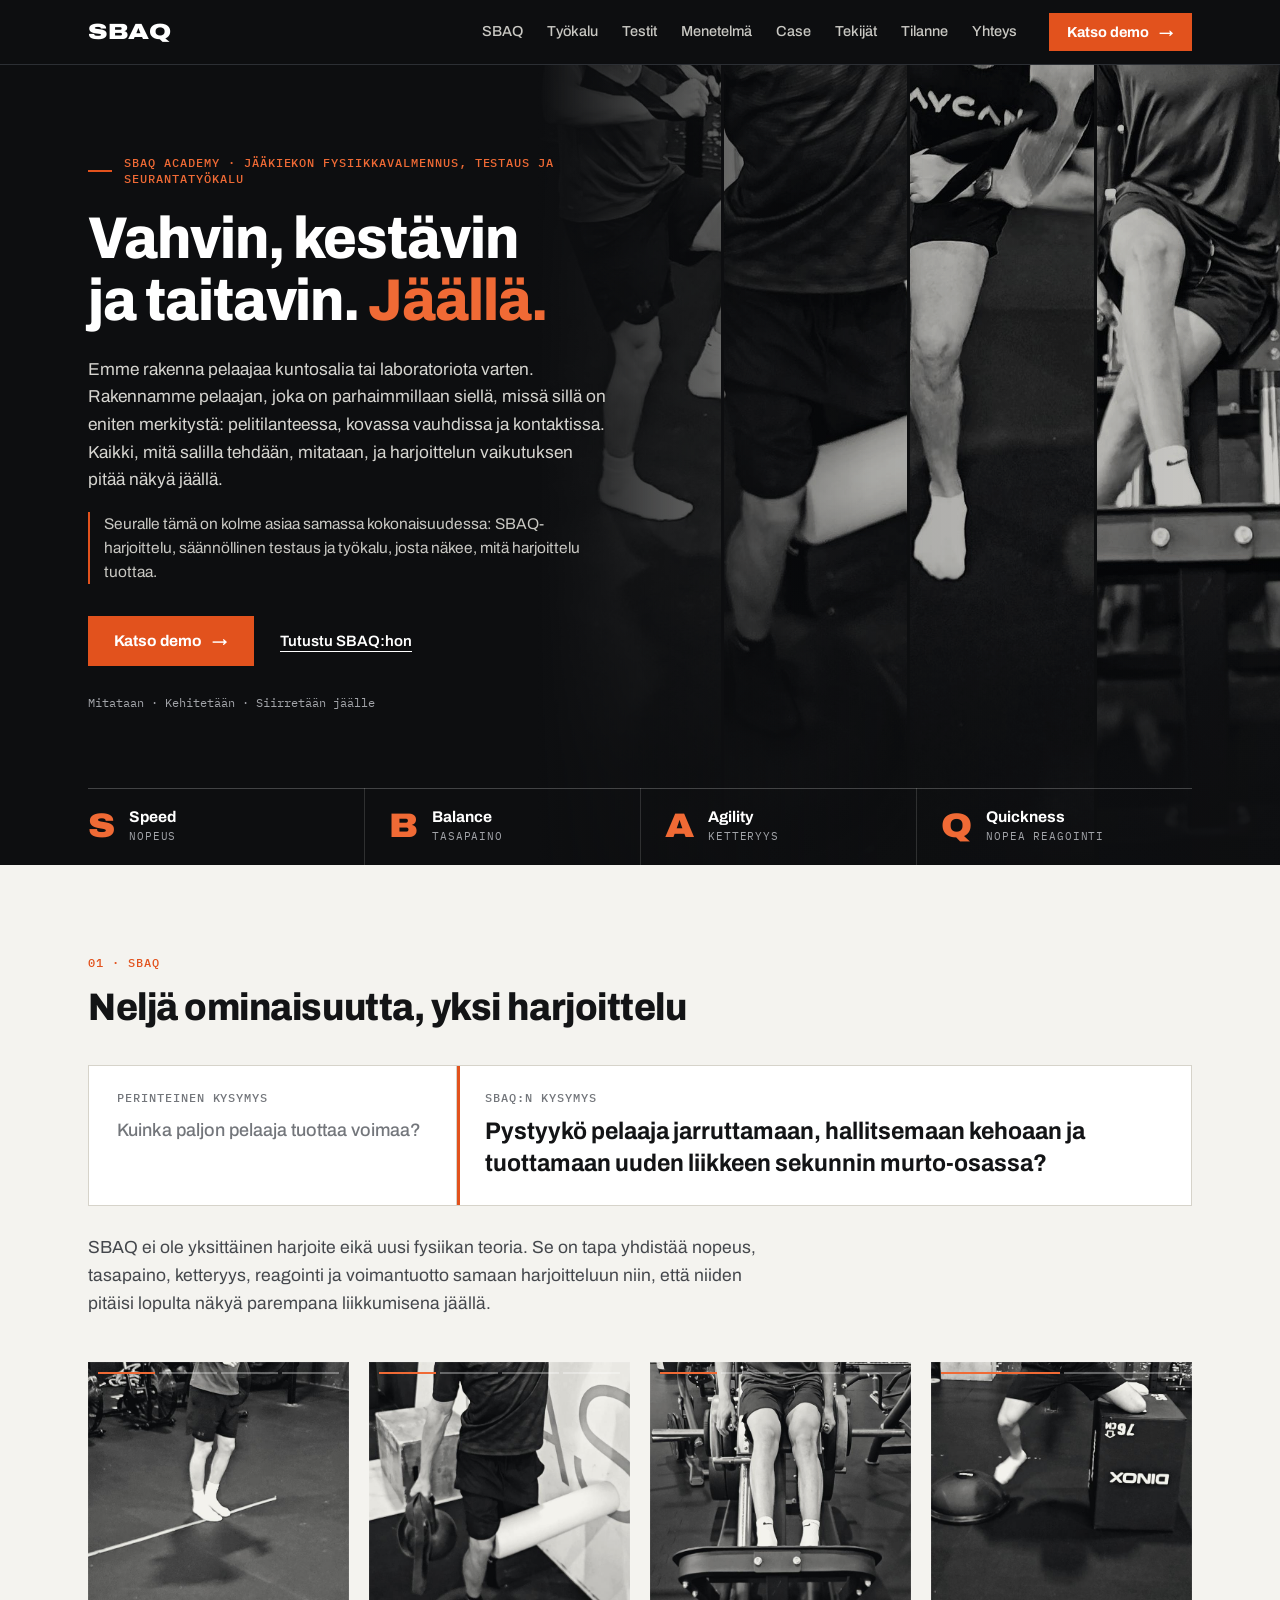
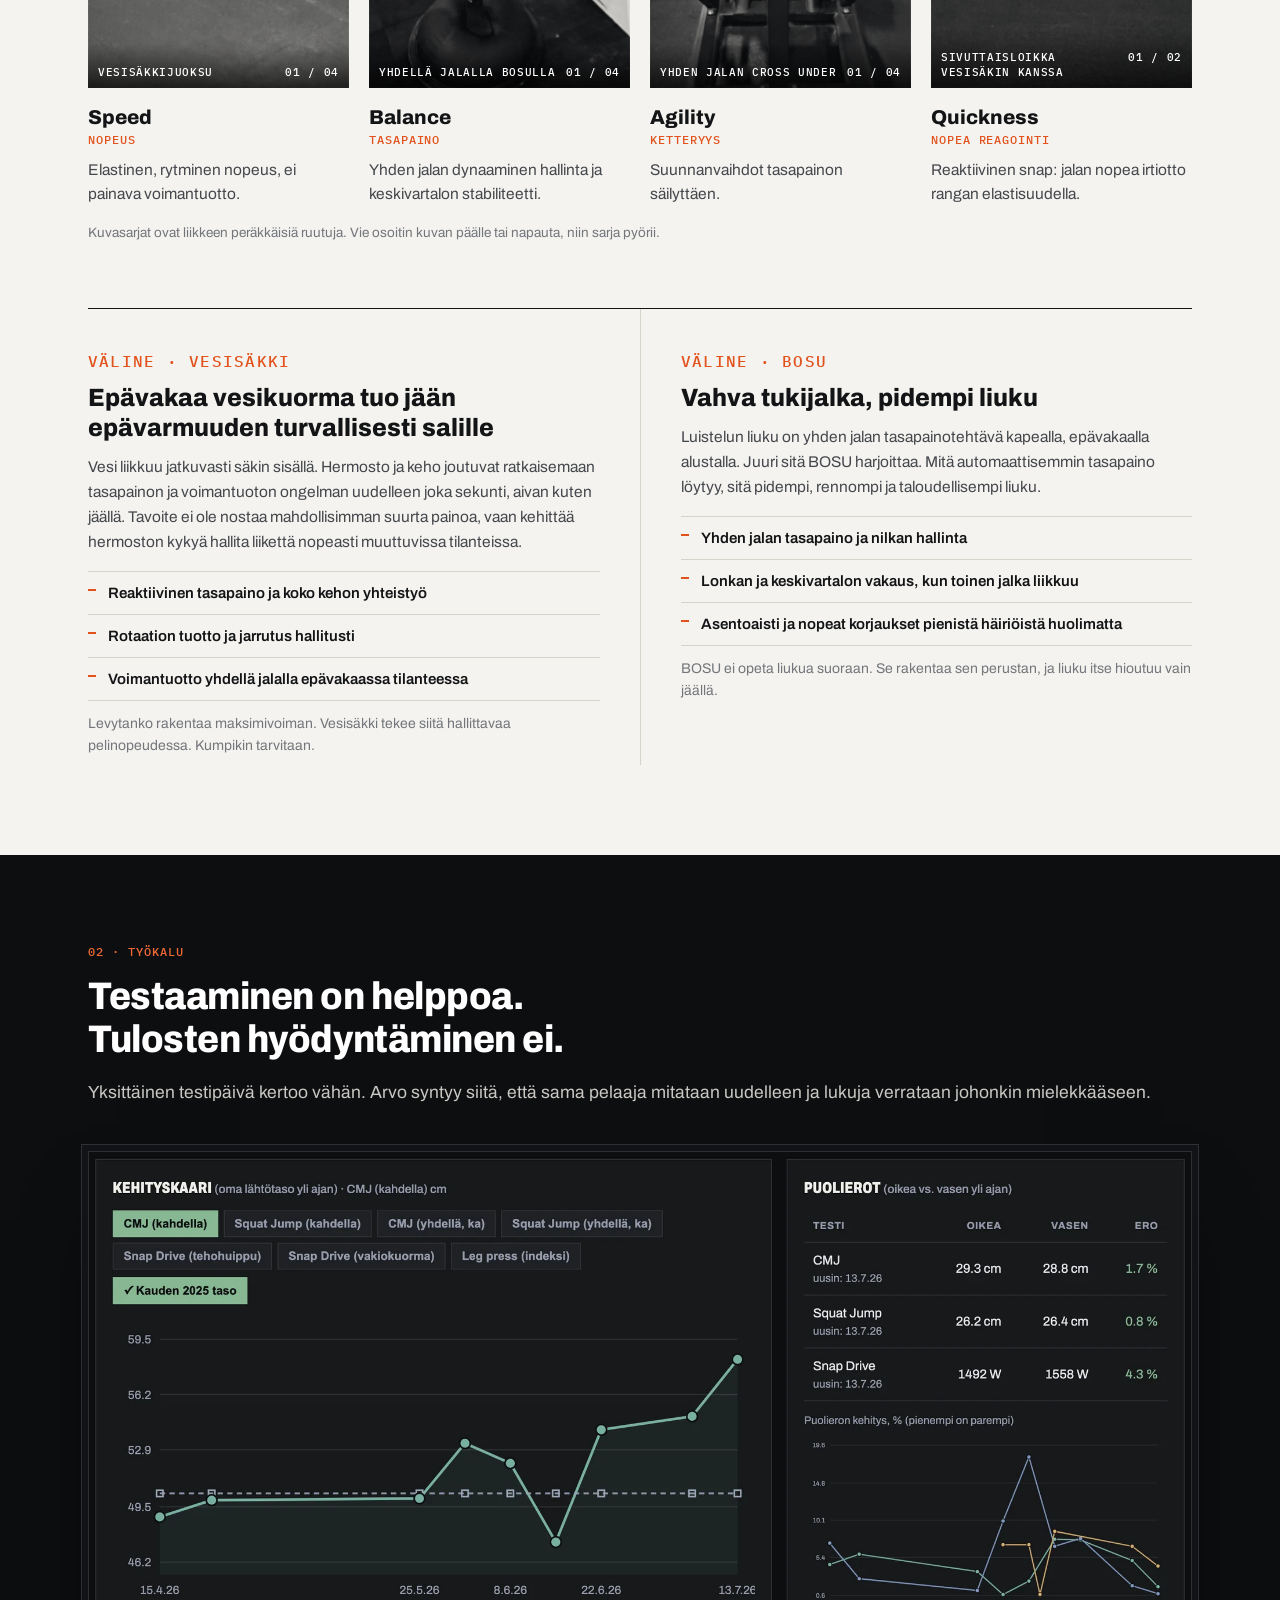
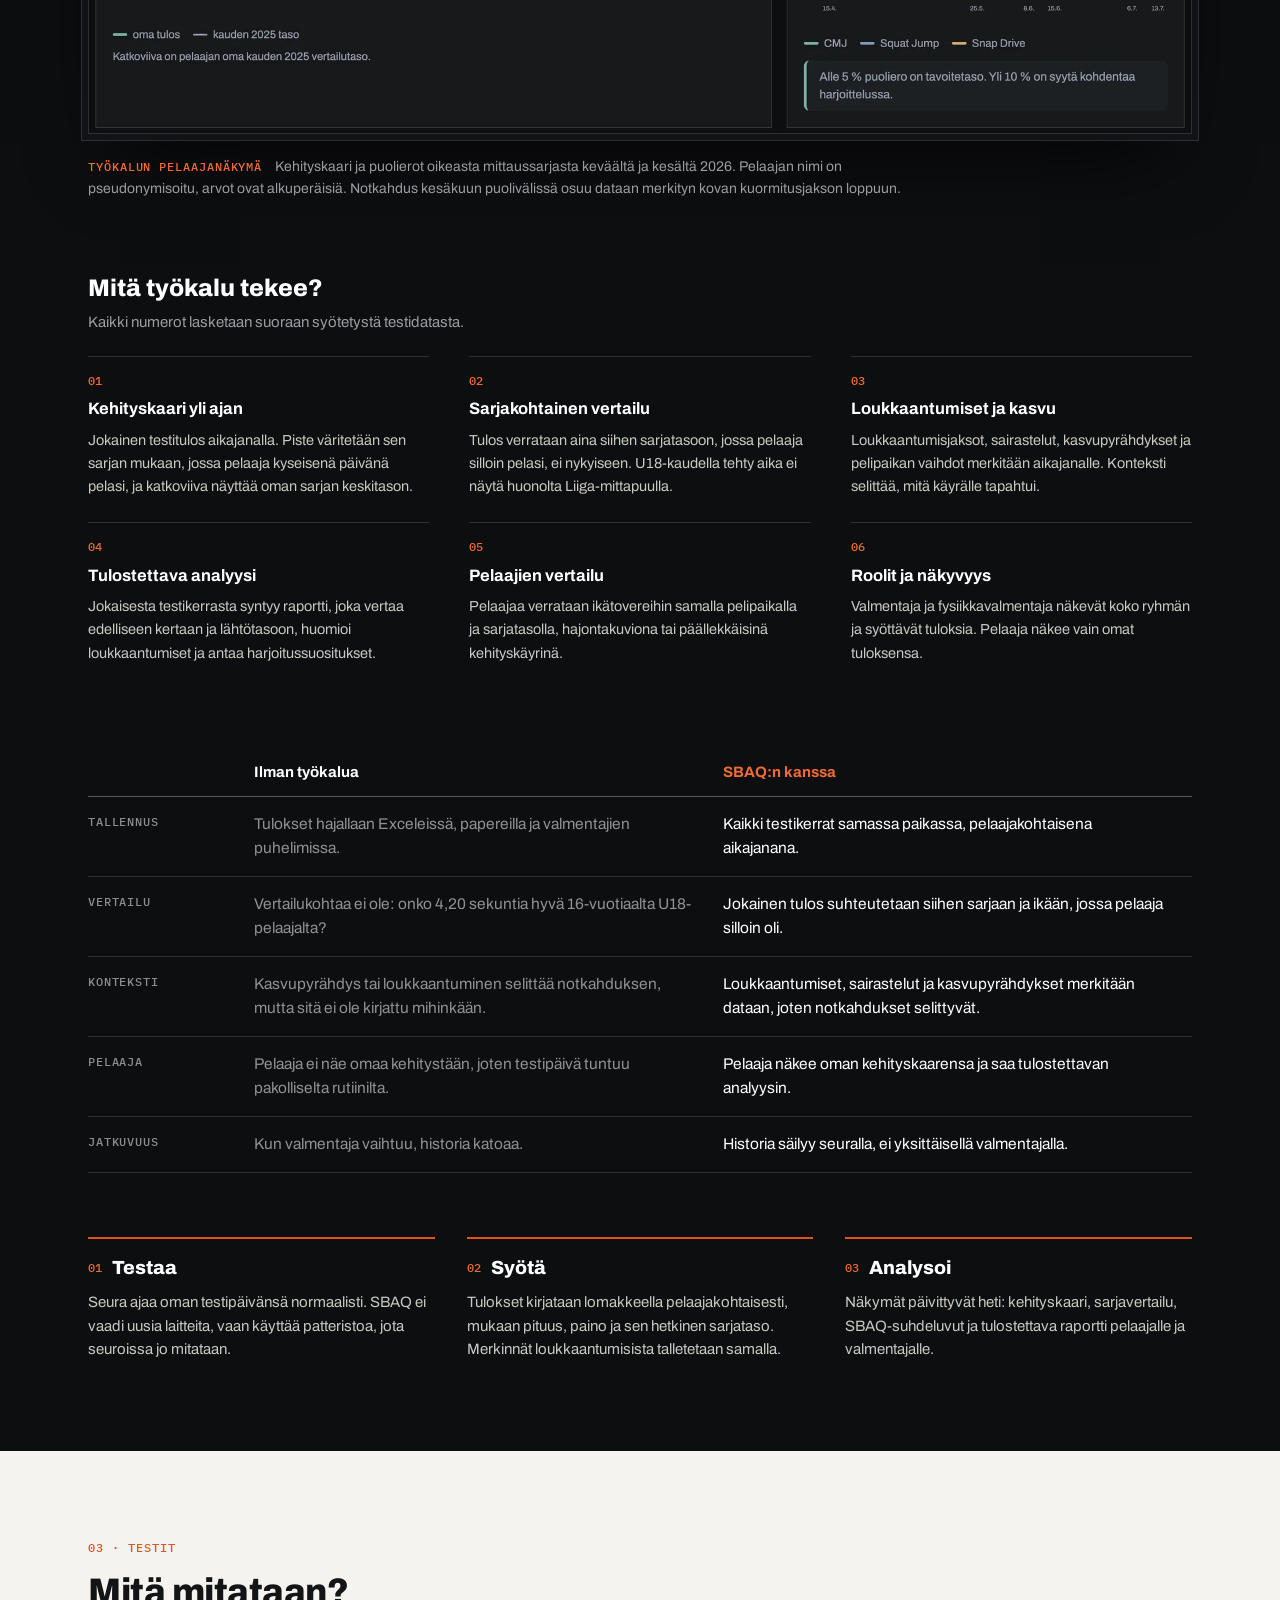
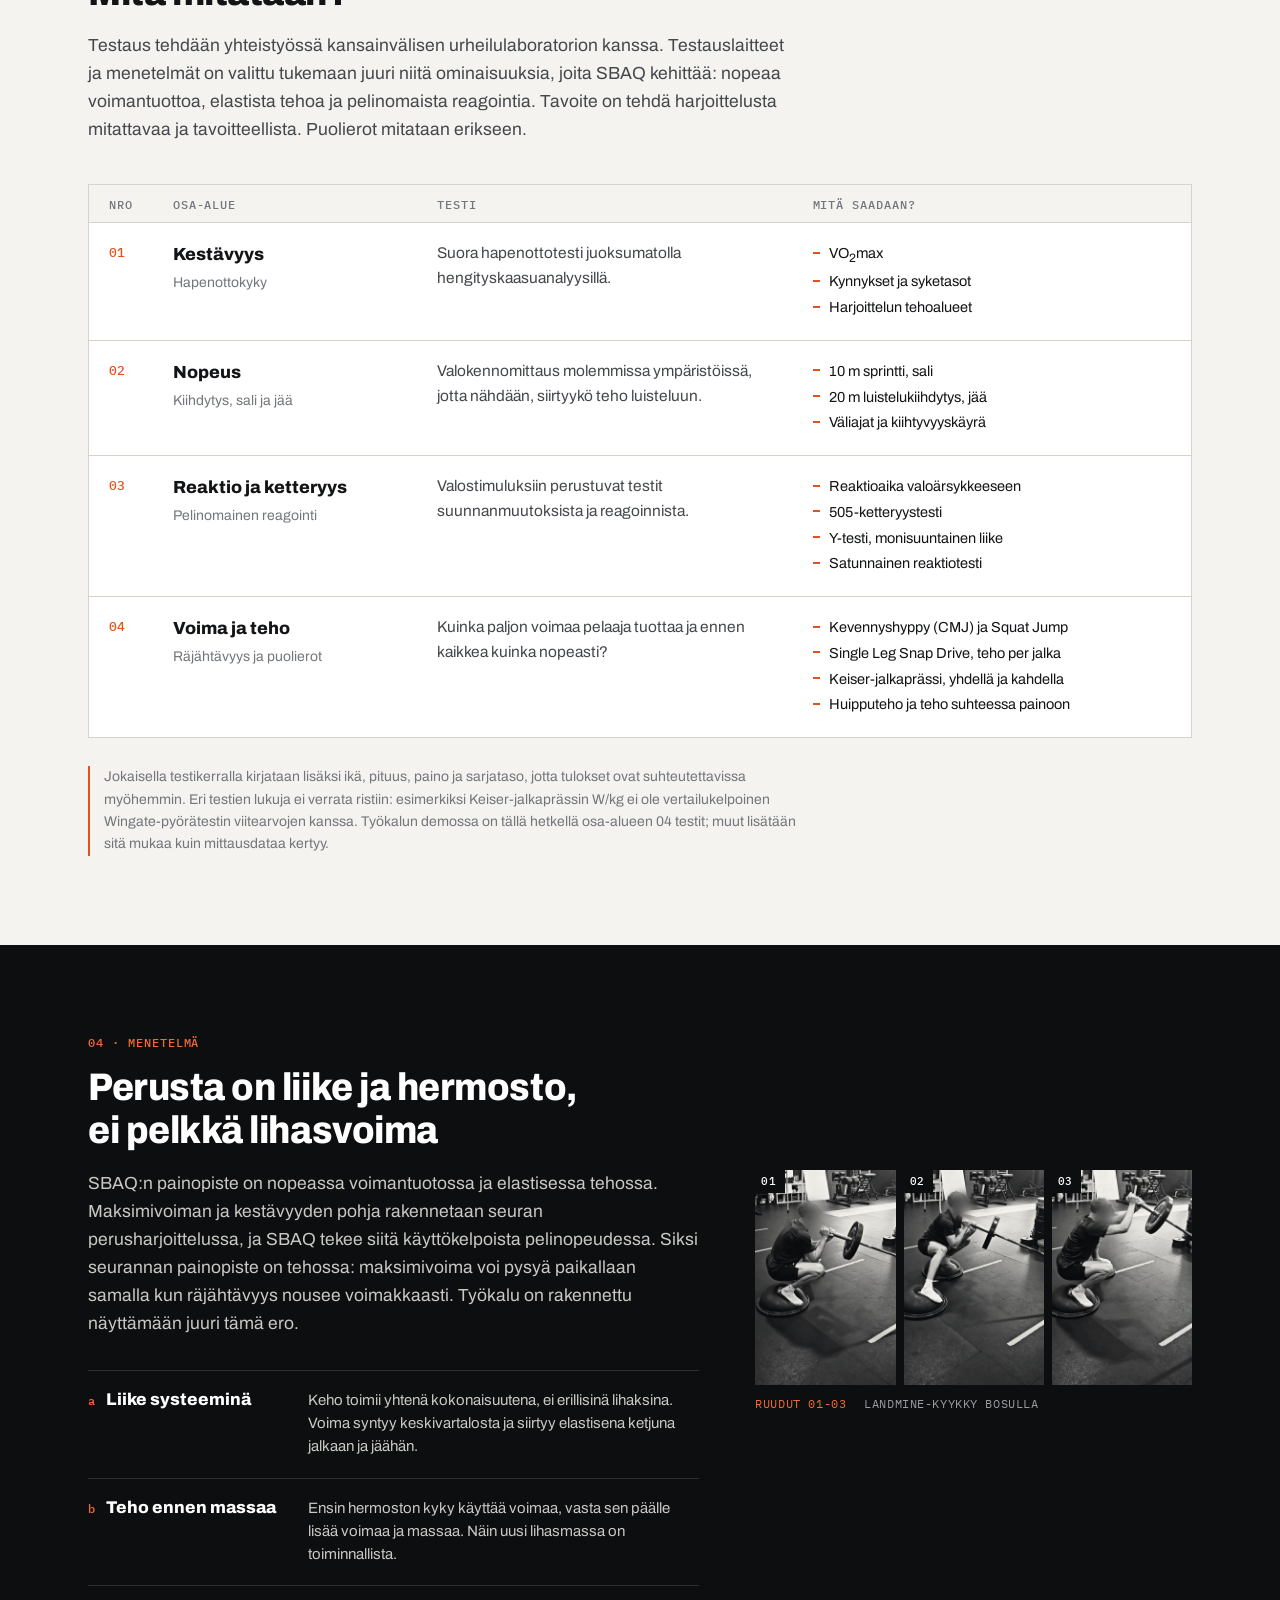
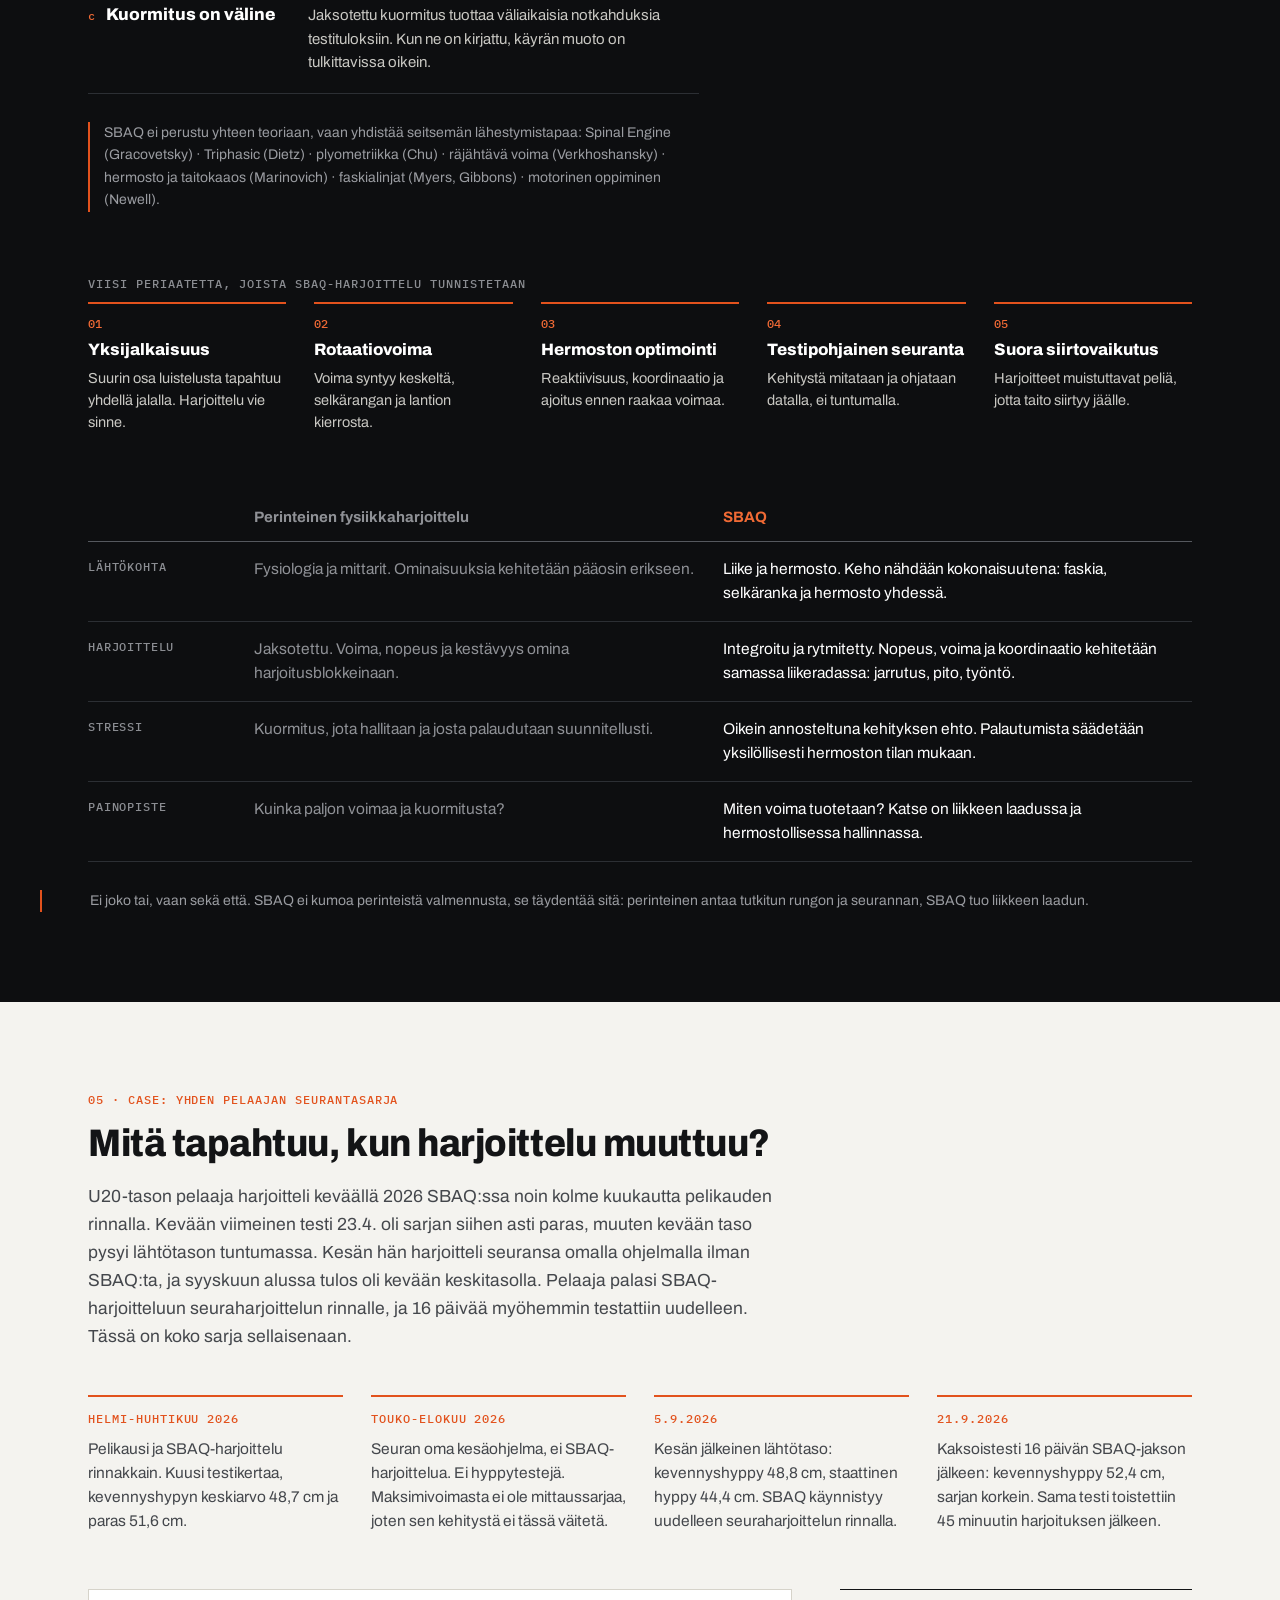
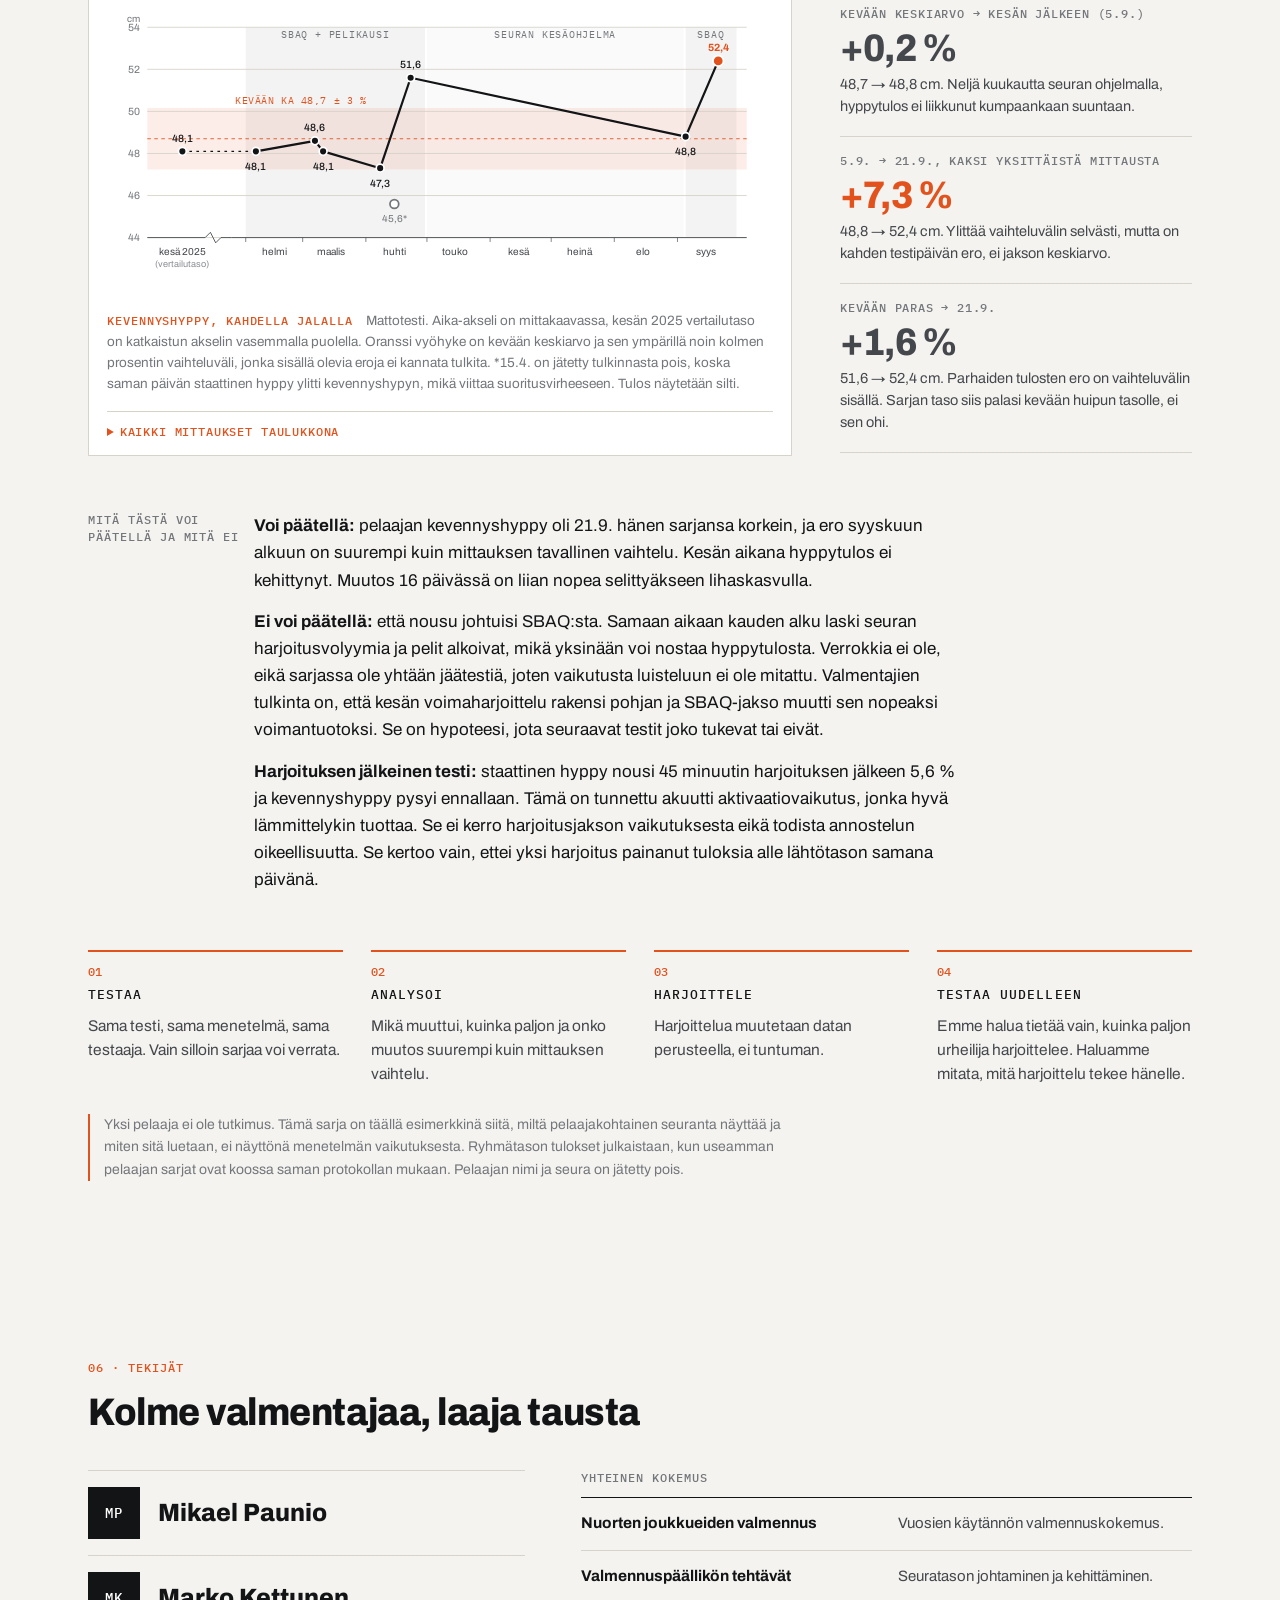
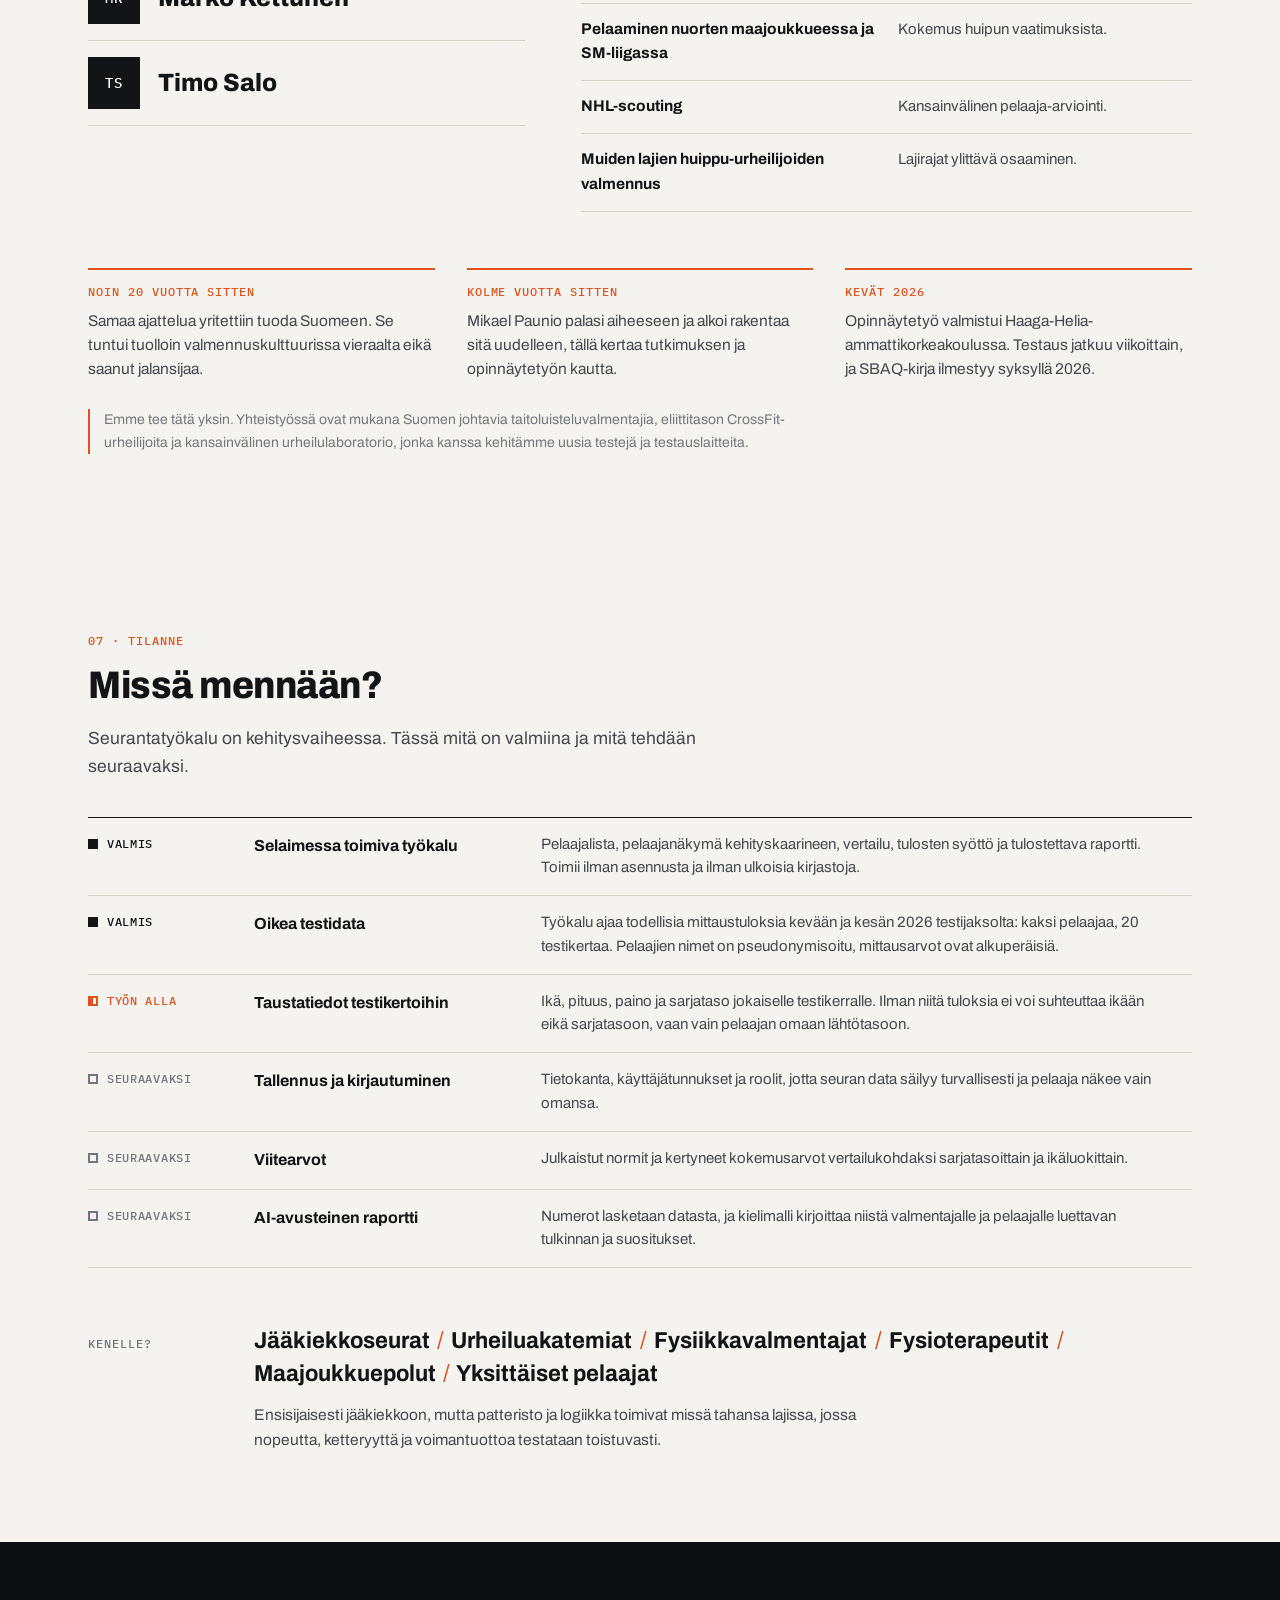
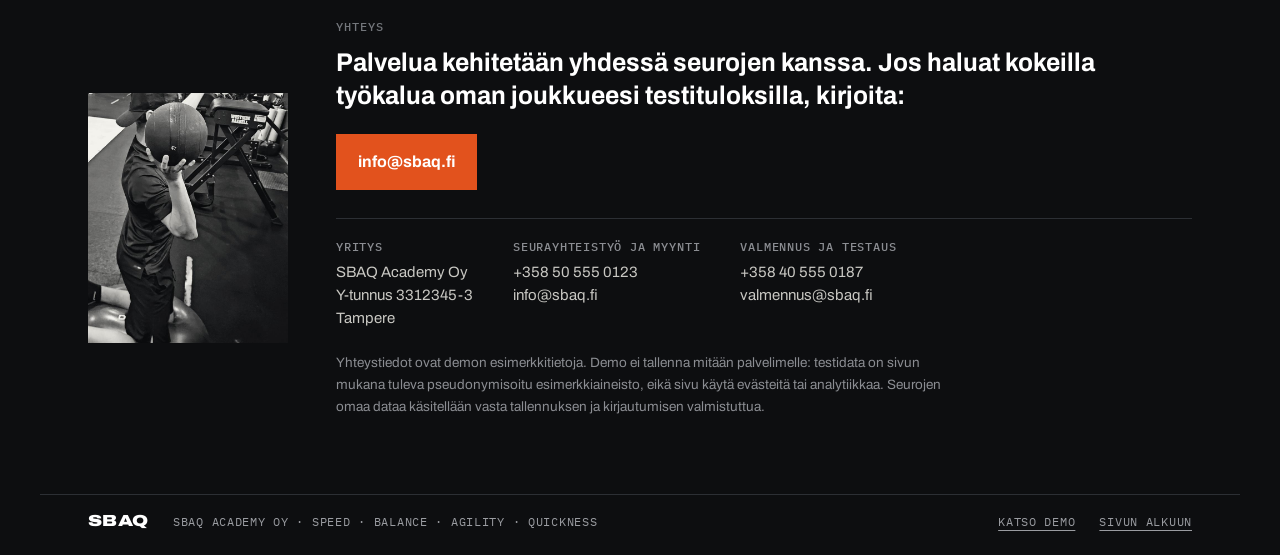
==== commit 3532214c: "Make the player case a fair n=1 series and open the demo without the login step - Case: all measurem" ====
--- a/index.html
+++ b/index.html
@@ -21,7 +21,7 @@
   <link rel="preconnect" href="https://fonts.googleapis.com" />
   <link rel="preconnect" href="https://fonts.gstatic.com" crossorigin />
   <link href="https://fonts.googleapis.com/css2?family=Archivo:wdth,wght@75..125,400..900&family=IBM+Plex+Mono:wght@400;500&display=swap" rel="stylesheet" />
-  <link rel="stylesheet" href="site.css?v=20260922c" />
+  <link rel="stylesheet" href="site.css?v=20260922e" />
 </head>
 <body id="top">
 
@@ -38,7 +38,7 @@
       <a href="#tilanne">Tilanne</a>
       <a href="#yhteys">Yhteys</a>
     </nav>
-    <a class="mast-tool" href="app/kirjaudu.html">Katso demo</a>
+    <a class="mast-tool" href="app/index.html?kirjautunut=1">Katso demo</a>
     <button class="mast-menu" type="button" aria-expanded="false" aria-controls="mast-nav">Valikko</button>
   </div>
 </header>
@@ -68,7 +68,7 @@
           säännöllinen testaus ja työkalu, josta näkee, mitä harjoittelu tuottaa.
         </p>
         <p class="hero-links">
-          <a class="go" href="app/kirjaudu.html">Katso demo</a>
+          <a class="go" href="app/index.html?kirjautunut=1">Katso demo</a>
           <a class="under" href="#ominaisuudet">Tutustu SBAQ:hon</a>
         </p>
         <p class="hero-note">Mitataan · Kehitetään · Siirretään jäälle</p>
@@ -406,103 +406,147 @@
   <!-- ================= 05 case ================= -->
   <section class="sec" id="case">
     <header class="sec-mark">
-      <span class="no">05 · Case</span>
+      <span class="no">05 · Case: yhden pelaajan seurantasarja</span>
       <h2>Mitä tapahtuu, kun harjoittelu muuttuu?</h2>
     </header>
 
     <p class="sec-intro">
-      U20-tason pelaaja harjoitteli SBAQ-valmennuksessa keväällä 2026 noin kolme kuukautta,
-      ja testitulokset kehittyivät selvästi. Kesän hän harjoitteli seuransa omalla ohjelmalla
-      ilman SBAQ:ta. Syyskuun alun testeissä useat keväällä nousseet mittarit olivat laskeneet
-      kevään tasosta, kun samaan aikaan SBAQ-ryhmän muut pelaajat olivat menneet eteenpäin.
-      Pelaaja palasi SBAQ-harjoitteluun seuraharjoittelun rinnalle, ja 16 päivää myöhemmin
-      testattiin uudelleen.
+      U20-tason pelaaja harjoitteli keväällä 2026 SBAQ:ssa noin kolme kuukautta pelikauden
+      rinnalla. Kevään viimeinen testi 23.4. oli sarjan siihen asti paras, muuten kevään
+      taso pysyi lähtötason tuntumassa. Kesän hän harjoitteli seuransa omalla ohjelmalla
+      ilman SBAQ:ta, ja syyskuun alussa tulos oli kevään keskitasolla. Pelaaja palasi
+      SBAQ-harjoitteluun seuraharjoittelun rinnalle, ja 16 päivää myöhemmin testattiin
+      uudelleen. Tässä on koko sarja sellaisenaan.
     </p>
 
     <ol class="story four case-time">
       <li><b>Helmi-huhtikuu 2026</b><span>Pelikausi ja SBAQ-harjoittelu rinnakkain. Kuusi testikertaa, kevennyshypyn keskiarvo 48,7 cm ja paras 51,6 cm.</span></li>
-      <li><b>Touko-elokuu 2026</b><span>Seuran oma kesäohjelma, ei SBAQ-harjoittelua. Maksimivoima kehittyi, nopeaa voimantuottoa ei harjoitettu erikseen.</span></li>
+      <li><b>Touko-elokuu 2026</b><span>Seuran oma kesäohjelma, ei SBAQ-harjoittelua. Ei hyppytestejä. Maksimivoimasta ei ole mittaussarjaa, joten sen kehitystä ei tässä väitetä.</span></li>
       <li><b>5.9.2026</b><span>Kesän jälkeinen lähtötaso: kevennyshyppy 48,8 cm, staattinen hyppy 44,4 cm. SBAQ käynnistyy uudelleen seuraharjoittelun rinnalla.</span></li>
-      <li><b>21.9.2026</b><span>Kaksoistesti 16 päivän SBAQ-jakson jälkeen: kevennyshyppy 52,4 cm, koko sarjan paras. Sama testi toistettiin 45 minuutin kovan treenin jälkeen.</span></li>
+      <li><b>21.9.2026</b><span>Kaksoistesti 16 päivän SBAQ-jakson jälkeen: kevennyshyppy 52,4 cm, sarjan korkein. Sama testi toistettiin 45 minuutin harjoituksen jälkeen.</span></li>
     </ol>
 
     <div class="case">
       <figure class="case-chart">
-        <svg viewBox="0 0 760 300" xmlns="http://www.w3.org/2000/svg" role="img" aria-labelledby="case-chart-title" font-family="Archivo, Helvetica, Arial, sans-serif">
-        <title id="case-chart-title">Kevennyshypyn kehitys kesästä 2025 syyskuuhun 2026. Kevään SBAQ-jaksolla nousu 51,6 senttiin, kesän jälkeen 48,8 ja 16 päivän SBAQ-jakson jälkeen 52,4 senttiä.</title>
-        <rect x="115.5" y="26" width="454.3" height="230" fill="rgba(226,82,29,.07)"/>
-        <text x="342.6" y="246" text-anchor="middle" font-size="11.5" font-family="IBM Plex Mono, Menlo, monospace" letter-spacing=".08em" fill="#e2521d">SBAQ KEVÄT</text>
-        <rect x="569.7" y="26" width="90.8" height="230" fill="rgba(19,20,22,.045)"/>
-        <text x="615.1" y="246" text-anchor="middle" font-size="11.5" font-family="IBM Plex Mono, Menlo, monospace" letter-spacing=".08em" fill="#8b8d92">KESÄ</text>
-        <rect x="660.5" y="26" width="69.5" height="230" fill="rgba(226,82,29,.07)"/>
-        <text x="695.3" y="246" text-anchor="middle" font-size="11.5" font-family="IBM Plex Mono, Menlo, monospace" letter-spacing=".08em" fill="#e2521d">SBAQ</text>
-        <line x1="46" y1="256.0" x2="730" y2="256.0" stroke="#d6d3ca" stroke-width="1"/>
-        <text x="38" y="260.0" text-anchor="end" font-size="12" fill="#73767b">46</text>
-        <line x1="46" y1="223.1" x2="730" y2="223.1" stroke="#d6d3ca" stroke-width="1"/>
-        <text x="38" y="227.1" text-anchor="end" font-size="12" fill="#73767b">47</text>
-        <line x1="46" y1="190.3" x2="730" y2="190.3" stroke="#d6d3ca" stroke-width="1"/>
-        <text x="38" y="194.3" text-anchor="end" font-size="12" fill="#73767b">48</text>
-        <line x1="46" y1="157.4" x2="730" y2="157.4" stroke="#d6d3ca" stroke-width="1"/>
-        <text x="38" y="161.4" text-anchor="end" font-size="12" fill="#73767b">49</text>
-        <line x1="46" y1="124.6" x2="730" y2="124.6" stroke="#d6d3ca" stroke-width="1"/>
-        <text x="38" y="128.6" text-anchor="end" font-size="12" fill="#73767b">50</text>
-        <line x1="46" y1="91.7" x2="730" y2="91.7" stroke="#d6d3ca" stroke-width="1"/>
-        <text x="38" y="95.7" text-anchor="end" font-size="12" fill="#73767b">51</text>
-        <line x1="46" y1="58.9" x2="730" y2="58.9" stroke="#d6d3ca" stroke-width="1"/>
-        <text x="38" y="62.9" text-anchor="end" font-size="12" fill="#73767b">52</text>
-        <line x1="46" y1="26.0" x2="730" y2="26.0" stroke="#d6d3ca" stroke-width="1"/>
-        <text x="38" y="30.0" text-anchor="end" font-size="12" fill="#73767b">53</text>
-        <text x="38" y="18" text-anchor="end" font-size="11" fill="#73767b">cm</text>
-        <polyline points="70.0,187.0 160.9,187.0 251.7,170.6 342.6,187.0 433.4,213.3 524.3,72.0 615.1,164.0 706.0,45.7" fill="none" stroke="#131416" stroke-width="2.5" stroke-linejoin="round" stroke-linecap="round"/>
-        <circle cx="70.0" cy="187.0" r="4.5" fill="#131416" stroke="#fff" stroke-width="2"/>
-        <text x="70.0" y="175.0" text-anchor="middle" font-size="12.5" font-weight="500" fill="#131416">48,1</text>
-        <text x="70.0" y="278" text-anchor="middle" font-size="12" fill="#44474c">kesä 2025</text>
-        <circle cx="160.9" cy="187.0" r="4.5" fill="#131416" stroke="#fff" stroke-width="2"/>
-        <text x="160.9" y="175.0" text-anchor="middle" font-size="12.5" font-weight="500" fill="#131416">48,1</text>
-        <text x="160.9" y="278" text-anchor="middle" font-size="12" fill="#44474c">6.2.</text>
-        <circle cx="251.7" cy="170.6" r="4.5" fill="#131416" stroke="#fff" stroke-width="2"/>
-        <text x="251.7" y="158.6" text-anchor="middle" font-size="12.5" font-weight="500" fill="#131416">48,6</text>
-        <text x="251.7" y="278" text-anchor="middle" font-size="12" fill="#44474c">7.3.</text>
-        <circle cx="342.6" cy="187.0" r="4.5" fill="#131416" stroke="#fff" stroke-width="2"/>
-        <text x="342.6" y="175.0" text-anchor="middle" font-size="12.5" font-weight="500" fill="#131416">48,1</text>
-        <text x="342.6" y="278" text-anchor="middle" font-size="12" fill="#44474c">11.3.</text>
-        <circle cx="433.4" cy="213.3" r="4.5" fill="#131416" stroke="#fff" stroke-width="2"/>
-        <text x="433.4" y="233.3" text-anchor="middle" font-size="12.5" font-weight="500" fill="#131416">47,3</text>
-        <text x="433.4" y="278" text-anchor="middle" font-size="12" fill="#44474c">8.4.</text>
-        <circle cx="524.3" cy="72.0" r="6" fill="#e2521d" stroke="#fff" stroke-width="2"/>
-        <text x="524.3" y="60.0" text-anchor="middle" font-size="12.5" font-weight="700" fill="#e2521d">51,6</text>
-        <text x="524.3" y="278" text-anchor="middle" font-size="12" fill="#44474c">23.4.</text>
-        <circle cx="615.1" cy="164.0" r="6" fill="#73767b" stroke="#fff" stroke-width="2"/>
-        <text x="615.1" y="184.0" text-anchor="middle" font-size="12.5" font-weight="700" fill="#131416">48,8</text>
-        <text x="615.1" y="278" text-anchor="middle" font-size="12" fill="#44474c">5.9.</text>
-        <circle cx="706.0" cy="45.7" r="6" fill="#e2521d" stroke="#fff" stroke-width="2"/>
-        <text x="706.0" y="33.7" text-anchor="middle" font-size="12.5" font-weight="700" fill="#e2521d">52,4</text>
-        <text x="706.0" y="278" text-anchor="middle" font-size="12" fill="#44474c">21.9.</text>
+        <svg viewBox="0 0 760 330" xmlns="http://www.w3.org/2000/svg" role="img" aria-labelledby="case-chart-title" font-family="Archivo, Helvetica, Arial, sans-serif">
+        <title id="case-chart-title">Kevennyshyppy testipäivittäin kesästä 2025 syyskuuhun 2026 aikajanalla. Kevään keskiarvo 48,7 cm ja sen ympärillä noin kolmen prosentin vaihteluväli. Huhtikuun puolivälin tulos 45,6 on merkitty avoimella pisteellä, koska saman päivän staattinen hyppy ylitti kevennyshypyn ja päivä on jätetty tulkinnasta pois. Syyskuun 21. päivän tulos 52,4 on sarjan korkein.</title>
+        <rect x="158.3" y="22" width="204.5" height="240" fill="rgba(19,20,22,.05)"/>
+        <text x="260.6" y="34" text-anchor="middle" font-size="11" font-family="IBM Plex Mono, Menlo, monospace" letter-spacing=".08em" fill="#73767b">SBAQ + PELIKAUSI</text>
+        <rect x="365.1" y="22" width="292.9" height="240" fill="rgba(19,20,22,.02)"/>
+        <text x="511.6" y="34" text-anchor="middle" font-size="11" font-family="IBM Plex Mono, Menlo, monospace" letter-spacing=".08em" fill="#73767b">SEURAN KESÄOHJELMA</text>
+        <rect x="660.3" y="22" width="58.1" height="240" fill="rgba(19,20,22,.05)"/>
+        <text x="689.3" y="34" text-anchor="middle" font-size="11" font-family="IBM Plex Mono, Menlo, monospace" letter-spacing=".08em" fill="#73767b">SBAQ</text>
+        <rect x="46" y="114.1" width="684" height="70.2" fill="rgba(226,82,29,.10)"/>
+        <line x1="46" y1="149.2" x2="730" y2="149.2" stroke="#e2521d" stroke-width="1" stroke-dasharray="4 4"/>
+        <text x="146" y="109.1" text-anchor="start" font-size="11" font-family="IBM Plex Mono, Menlo, monospace" letter-spacing=".06em" fill="#e2521d">KEVÄÄN KA 48,7 ± 3 %</text>
+        <line x1="46" y1="262.0" x2="730" y2="262.0" stroke="#d6d3ca" stroke-width="1"/>
+        <text x="38" y="266.0" text-anchor="end" font-size="12" fill="#73767b">44</text>
+        <line x1="46" y1="214.0" x2="730" y2="214.0" stroke="#d6d3ca" stroke-width="1"/>
+        <text x="38" y="218.0" text-anchor="end" font-size="12" fill="#73767b">46</text>
+        <line x1="46" y1="166.0" x2="730" y2="166.0" stroke="#d6d3ca" stroke-width="1"/>
+        <text x="38" y="170.0" text-anchor="end" font-size="12" fill="#73767b">48</text>
+        <line x1="46" y1="118.0" x2="730" y2="118.0" stroke="#d6d3ca" stroke-width="1"/>
+        <text x="38" y="122.0" text-anchor="end" font-size="12" fill="#73767b">50</text>
+        <line x1="46" y1="70.0" x2="730" y2="70.0" stroke="#d6d3ca" stroke-width="1"/>
+        <text x="38" y="74.0" text-anchor="end" font-size="12" fill="#73767b">52</text>
+        <line x1="46" y1="22.0" x2="730" y2="22.0" stroke="#d6d3ca" stroke-width="1"/>
+        <text x="38" y="26.0" text-anchor="end" font-size="12" fill="#73767b">54</text>
+        <text x="38" y="16" text-anchor="end" font-size="11" fill="#73767b">cm</text>
+        <line x1="158.3" y1="262" x2="158.3" y2="267" stroke="#73767b"/>
+        <text x="190.8" y="282" text-anchor="middle" font-size="11.5" fill="#44474c">helmi</text>
+        <line x1="223.3" y1="262" x2="223.3" y2="267" stroke="#73767b"/>
+        <text x="255.9" y="282" text-anchor="middle" font-size="11.5" fill="#44474c">maalis</text>
+        <line x1="295.4" y1="262" x2="295.4" y2="267" stroke="#73767b"/>
+        <text x="327.9" y="282" text-anchor="middle" font-size="11.5" fill="#44474c">huhti</text>
+        <line x1="365.1" y1="262" x2="365.1" y2="267" stroke="#73767b"/>
+        <text x="397.7" y="282" text-anchor="middle" font-size="11.5" fill="#44474c">touko</text>
+        <line x1="437.2" y1="262" x2="437.2" y2="267" stroke="#73767b"/>
+        <text x="469.7" y="282" text-anchor="middle" font-size="11.5" fill="#44474c">kesä</text>
+        <line x1="506.9" y1="262" x2="506.9" y2="267" stroke="#73767b"/>
+        <text x="539.4" y="282" text-anchor="middle" font-size="11.5" fill="#44474c">heinä</text>
+        <line x1="578.9" y1="262" x2="578.9" y2="267" stroke="#73767b"/>
+        <text x="611.5" y="282" text-anchor="middle" font-size="11.5" fill="#44474c">elo</text>
+        <line x1="651.0" y1="262" x2="651.0" y2="267" stroke="#73767b"/>
+        <text x="683.5" y="282" text-anchor="middle" font-size="11.5" fill="#44474c">syys</text>
+        <line x1="142" y1="262" x2="730" y2="262" stroke="#44474c"/>
+        <line x1="46" y1="262" x2="112" y2="262" stroke="#44474c"/>
+        <polyline points="112,262 118,256 124,268 130,262" fill="none" stroke="#44474c"/>
+        <line x1="130" y1="262" x2="142" y2="262" stroke="#44474c"/>
+        <text x="86" y="282" text-anchor="middle" font-size="11.5" fill="#44474c">kesä 2025</text>
+        <text x="86" y="296" text-anchor="middle" font-size="10.5" fill="#8b8d92">(vertailutaso)</text>
+        <polyline points="169.9,163.6 237.3,151.6 246.6,163.6 311.7,182.8 346.5,79.6 660.3,146.8 697.5,60.4" fill="none" stroke="#131416" stroke-width="2.5" stroke-linejoin="round" stroke-linecap="round"/>
+        <line x1="86" y1="163.6" x2="169.9" y2="163.6" stroke="#131416" stroke-width="1.5" stroke-dasharray="3 5"/>
+        <circle cx="86" cy="163.6" r="4.5" fill="#131416" stroke="#fff" stroke-width="2"/>
+        <text x="86" y="152.6" text-anchor="middle" font-size="12" font-weight="500" fill="#131416">48,1</text>
+        <circle cx="169.9" cy="163.6" r="4.5" fill="#131416" stroke="#fff" stroke-width="2"/>
+        <text x="169.9" y="184.6" text-anchor="middle" font-size="12" font-weight="500" fill="#131416">48,1</text>
+        <circle cx="237.3" cy="151.6" r="4.5" fill="#131416" stroke="#fff" stroke-width="2"/>
+        <text x="237.3" y="140.6" text-anchor="middle" font-size="12" font-weight="500" fill="#131416">48,6</text>
+        <circle cx="246.6" cy="163.6" r="4.5" fill="#131416" stroke="#fff" stroke-width="2"/>
+        <text x="246.6" y="184.6" text-anchor="middle" font-size="12" font-weight="500" fill="#131416">48,1</text>
+        <circle cx="311.7" cy="182.8" r="4.5" fill="#131416" stroke="#fff" stroke-width="2"/>
+        <text x="311.7" y="203.8" text-anchor="middle" font-size="12" font-weight="500" fill="#131416">47,3</text>
+        <circle cx="327.9" cy="223.6" r="5" fill="#fff" stroke="#73767b" stroke-width="2"/>
+        <text x="327.9" y="244.6" text-anchor="middle" font-size="11.5" fill="#73767b">45,6*</text>
+        <circle cx="346.5" cy="79.6" r="4.5" fill="#131416" stroke="#fff" stroke-width="2"/>
+        <text x="346.5" y="68.6" text-anchor="middle" font-size="12" font-weight="500" fill="#131416">51,6</text>
+        <circle cx="660.3" cy="146.8" r="4.5" fill="#131416" stroke="#fff" stroke-width="2"/>
+        <text x="660.3" y="167.8" text-anchor="middle" font-size="12" font-weight="500" fill="#131416">48,8</text>
+        <circle cx="697.5" cy="60.4" r="6" fill="#e2521d" stroke="#fff" stroke-width="2"/>
+        <text x="697.5" y="49.4" text-anchor="middle" font-size="12" font-weight="700" fill="#e2521d">52,4</text>
         </svg>
-        <figcaption><span>Kevennyshyppy, kahdella jalalla</span> Mattotesti, kahdeksan testipäivää kesästä 2025 syyskuuhun 2026. Huhtikuun puolivälin testi on jätetty pois mittausvirheen vuoksi, ja 21.9. näytetään treeniä edeltävä tulos. Asteikko alkaa 46 cm:stä. Molemmat huiput osuvat SBAQ-jaksoihin.</figcaption>
+        <figcaption><span>Kevennyshyppy, kahdella jalalla</span> Mattotesti. Aika-akseli on mittakaavassa, kesän 2025 vertailutaso on katkaistun akselin vasemmalla puolella. Oranssi vyöhyke on kevään keskiarvo ja sen ympärillä noin kolmen prosentin vaihteluväli, jonka sisällä olevia eroja ei kannata tulkita. *15.4. on jätetty tulkinnasta pois, koska saman päivän staattinen hyppy ylitti kevennyshypyn, mikä viittaa suoritusvirheeseen. Tulos näytetään silti.</figcaption>
+        <details class="case-data">
+          <summary>Kaikki mittaukset taulukkona</summary>
+          <table>
+            <thead><tr><th scope="col">Testipäivä</th><th scope="col">CMJ, cm</th><th scope="col">SJ, cm</th><th scope="col">Jakso</th></tr></thead>
+            <tbody>
+              <tr><th scope="row">kesä 2025</th><td>48,1</td><td>44,0</td><td>vertailutaso</td></tr>
+              <tr><th scope="row">6.2.2026</th><td>48,1</td><td>45,4</td><td>SBAQ + pelikausi</td></tr>
+              <tr><th scope="row">7.3.2026</th><td>48,6</td><td>45,6</td><td>SBAQ + pelikausi</td></tr>
+              <tr><th scope="row">11.3.2026</th><td>48,1</td><td>46,1</td><td>SBAQ + pelikausi</td></tr>
+              <tr><th scope="row">8.4.2026</th><td>47,3</td><td>43,4</td><td>SBAQ + pelikausi</td></tr>
+              <tr><th scope="row">15.4.2026</th><td>45,6*</td><td>50,8*</td><td>SBAQ + pelikausi</td></tr>
+              <tr><th scope="row">23.4.2026</th><td>51,6</td><td>47,2</td><td>SBAQ + pelikausi</td></tr>
+              <tr><th scope="row">5.9.2026</th><td>48,8</td><td>44,4</td><td>kesän jälkeen</td></tr>
+              <tr><th scope="row">21.9.2026, ennen harjoitusta</th><td>52,4</td><td>47,2</td><td>16 pv SBAQ:ta</td></tr>
+              <tr><th scope="row">21.9.2026, 45 min harjoituksen jälkeen</th><td>52,2</td><td>49,8</td><td>akuutti vaste</td></tr>
+            </tbody>
+          </table>
+          <p>Yhden jalan hypyt (SJ ja CMJ, oikea ja vasen) on mitattu samoina päivinä; niiden keskiarvo oli 23.4. 26,5 cm, 5.9. 24,9 cm ja 21.9. 25,8 cm. Testaaja ja laite ovat olleet samat koko sarjan ajan.</p>
+        </details>
       </figure>
 
       <ul class="case-stats">
-        <li><i>Kevään keskiarvo → kesän jälkeen</i><b class="down">+0,2 %</b><span>48,7 → 48,8 cm. Neljä kuukautta seuran ohjelmalla, hyppytulos ei liikkunut. Kevään paras 51,6 cm jäi taakse.</span></li>
-        <li><i>16 päivää SBAQ:ta</i><b>+7,3 %</b><span>48,8 → 52,4 cm, koko sarjan paras. Staattinen hyppy nousi samalla 6,3 %.</span></li>
-        <li><i>45 min kovan treenin jälkeen</i><b>+5,6 %</b><span>Staattinen hyppy 47,2 → 49,8 cm samana päivänä. Yksikään tulos ei laskenut, eli kuormitus oli oikein annosteltu.</span></li>
+        <li><i>Kevään keskiarvo → kesän jälkeen (5.9.)</i><b class="down">+0,2 %</b><span>48,7 → 48,8 cm. Neljä kuukautta seuran ohjelmalla, hyppytulos ei liikkunut kumpaankaan suuntaan.</span></li>
+        <li><i>5.9. → 21.9., kaksi yksittäistä mittausta</i><b>+7,3 %</b><span>48,8 → 52,4 cm. Ylittää vaihteluvälin selvästi, mutta on kahden testipäivän ero, ei jakson keskiarvo.</span></li>
+        <li><i>Kevään paras → 21.9.</i><b class="down">+1,6 %</b><span>51,6 → 52,4 cm. Parhaiden tulosten ero on vaihteluvälin sisällä. Sarjan taso siis palasi kevään huipun tasolle, ei sen ohi.</span></li>
       </ul>
     </div>
 
     <div class="case-read">
-      <p class="q-label">Mitä tämä kertoo</p>
+      <p class="q-label">Mitä tästä voi päätellä ja mitä ei</p>
       <div>
         <p>
-          Kuusitoista päivää on liian lyhyt aika lihaskasvulle. Muutos on hermostollinen ja
-          elastinen: järjestelmä oppi käyttämään voimaa, jonka kesän voimaharjoittelu oli jo
-          rakentanut. Kesä rakensi, SBAQ realisoi. Voima ja sen nopea ilmaisu ovat eri
-          ominaisuuksia, ja paras tulos syntyy, kun molempia harjoitetaan rinnakkain.
+          <b>Voi päätellä:</b> pelaajan kevennyshyppy oli 21.9. hänen sarjansa korkein, ja ero
+          syyskuun alkuun on suurempi kuin mittauksen tavallinen vaihtelu. Kesän aikana
+          hyppytulos ei kehittynyt. Muutos 16 päivässä on liian nopea selittyäkseen
+          lihaskasvulla.
         </p>
         <p>
-          Toinen havainto koskee kuormitusta. Hyppytuloksen nousu heti harjoituksen jälkeen
-          on tunnettu aktivaatioilmiö, jonka hyvä lämmittelykin tuottaa. Olennaista on, ettei
-          45 minuutin kova harjoitus painanut yhtäkään tulosta alaspäin: toistot ovat lyhyitä
-          ja palautukset täydet, joten annostelu sopii pelikauteen eikä kuluta jalkoja peleihin.
+          <b>Ei voi päätellä:</b> että nousu johtuisi SBAQ:sta. Samaan aikaan kauden alku
+          laski seuran harjoitusvolyymia ja pelit alkoivat, mikä yksinään voi nostaa
+          hyppytulosta. Verrokkia ei ole, eikä sarjassa ole yhtään jäätestiä, joten
+          vaikutusta luisteluun ei ole mitattu. Valmentajien tulkinta on, että kesän
+          voimaharjoittelu rakensi pohjan ja SBAQ-jakso muutti sen nopeaksi voimantuotoksi.
+          Se on hypoteesi, jota seuraavat testit joko tukevat tai eivät.
+        </p>
+        <p>
+          <b>Harjoituksen jälkeinen testi:</b> staattinen hyppy nousi 45 minuutin harjoituksen
+          jälkeen 5,6 % ja kevennyshyppy pysyi ennallaan. Tämä on tunnettu akuutti
+          aktivaatiovaikutus, jonka hyvä lämmittelykin tuottaa. Se ei kerro harjoitusjakson
+          vaikutuksesta eikä todista annostelun oikeellisuutta. Se kertoo vain, ettei yksi
+          harjoitus painanut tuloksia alle lähtötason samana päivänä.
         </p>
       </div>
     </div>
@@ -515,12 +559,10 @@
     </ol>
 
     <p class="footnote">
-      Yksi pelaaja ei ole tutkimus, ja kauden alku muutti samalla seuran kuormitusta:
-      harjoitusvolyymi laski ja pelit alkoivat. Osa noususta voi selittyä tällä, eikä SBAQ:n
-      osuutta voi erottaa täysin ilman verrokkia. Muutos on kuitenkin selvästi mattotestin
-      tyypillistä vaihtelua (2-4 %) suurempi ja toistui kahdessa testissä samana päivänä.
-      Pelaajan nimi ja seura on jätetty pois. Testit: mattotesti, kevennyshyppy (CMJ) ja
-      staattinen hyppy (SJ) kahdella ja yhdellä jalalla.
+      Yksi pelaaja ei ole tutkimus. Tämä sarja on täällä esimerkkinä siitä, miltä
+      pelaajakohtainen seuranta näyttää ja miten sitä luetaan, ei näyttönä menetelmän
+      vaikutuksesta. Ryhmätason tulokset julkaistaan, kun useamman pelaajan sarjat ovat
+      koossa saman protokollan mukaan. Pelaajan nimi ja seura on jätetty pois.
     </p>
   </section>
 
@@ -646,11 +688,11 @@
   <div class="end-base">
     <span class="wordmark small">SBAQ</span>
     <span>SBAQ Academy Oy · Speed · Balance · Agility · Quickness</span>
-    <a href="app/kirjaudu.html">Katso demo</a>
+    <a href="app/index.html?kirjautunut=1">Katso demo</a>
     <a href="#top">Sivun alkuun</a>
   </div>
 </footer>
 
-<script src="site.js?v=20260922c"></script>
+<script src="site.js?v=20260922e"></script>
 </body>
 </html>
--- a/site.css
+++ b/site.css
@@ -300,6 +300,15 @@
 .case-chart svg { display: block; width: 100%; height: auto; }
 .case-chart figcaption { margin-top: 14px; font-size: 13.5px; line-height: 1.55; color: var(--gray); }
 .case-chart figcaption span { font: 500 11.5px/1 var(--f-mono); text-transform: uppercase; letter-spacing: .08em; color: var(--tape); margin-right: 10px; }
+.case-data { margin-top: 16px; border-top: 1px solid var(--hair); padding-top: 10px; }
+.case-data summary { cursor: pointer; font: 500 12px/1.6 var(--f-mono); text-transform: uppercase; letter-spacing: .07em; color: var(--tape); }
+.case-data table { width: 100%; margin-top: 12px; border-collapse: collapse; font-size: 14px; }
+.case-data th, .case-data td { text-align: left; padding: 6px 12px 6px 0; border-bottom: 1px solid var(--hair); vertical-align: top; }
+.case-data thead th { font: 500 11px/1.4 var(--f-mono); text-transform: uppercase; letter-spacing: .07em; color: var(--gray); }
+.case-data tbody th { font-weight: 500; }
+.case-data td:nth-child(2), .case-data td:nth-child(3) { font-variant-numeric: tabular-nums; white-space: nowrap; }
+.case-data p { margin-top: 12px; font-size: 13.5px; line-height: 1.55; color: var(--gray); }
+.case-read div p b { font-weight: 700; }
 .case-stats { border-top: 1px solid var(--ink); }
 .case-stats li { padding: 16px 0 18px; border-bottom: 1px solid var(--hair); }
 .case-stats i { display: block; font: 500 11.5px/1.4 var(--f-mono); font-style: normal; text-transform: uppercase; letter-spacing: .07em; color: var(--gray); }
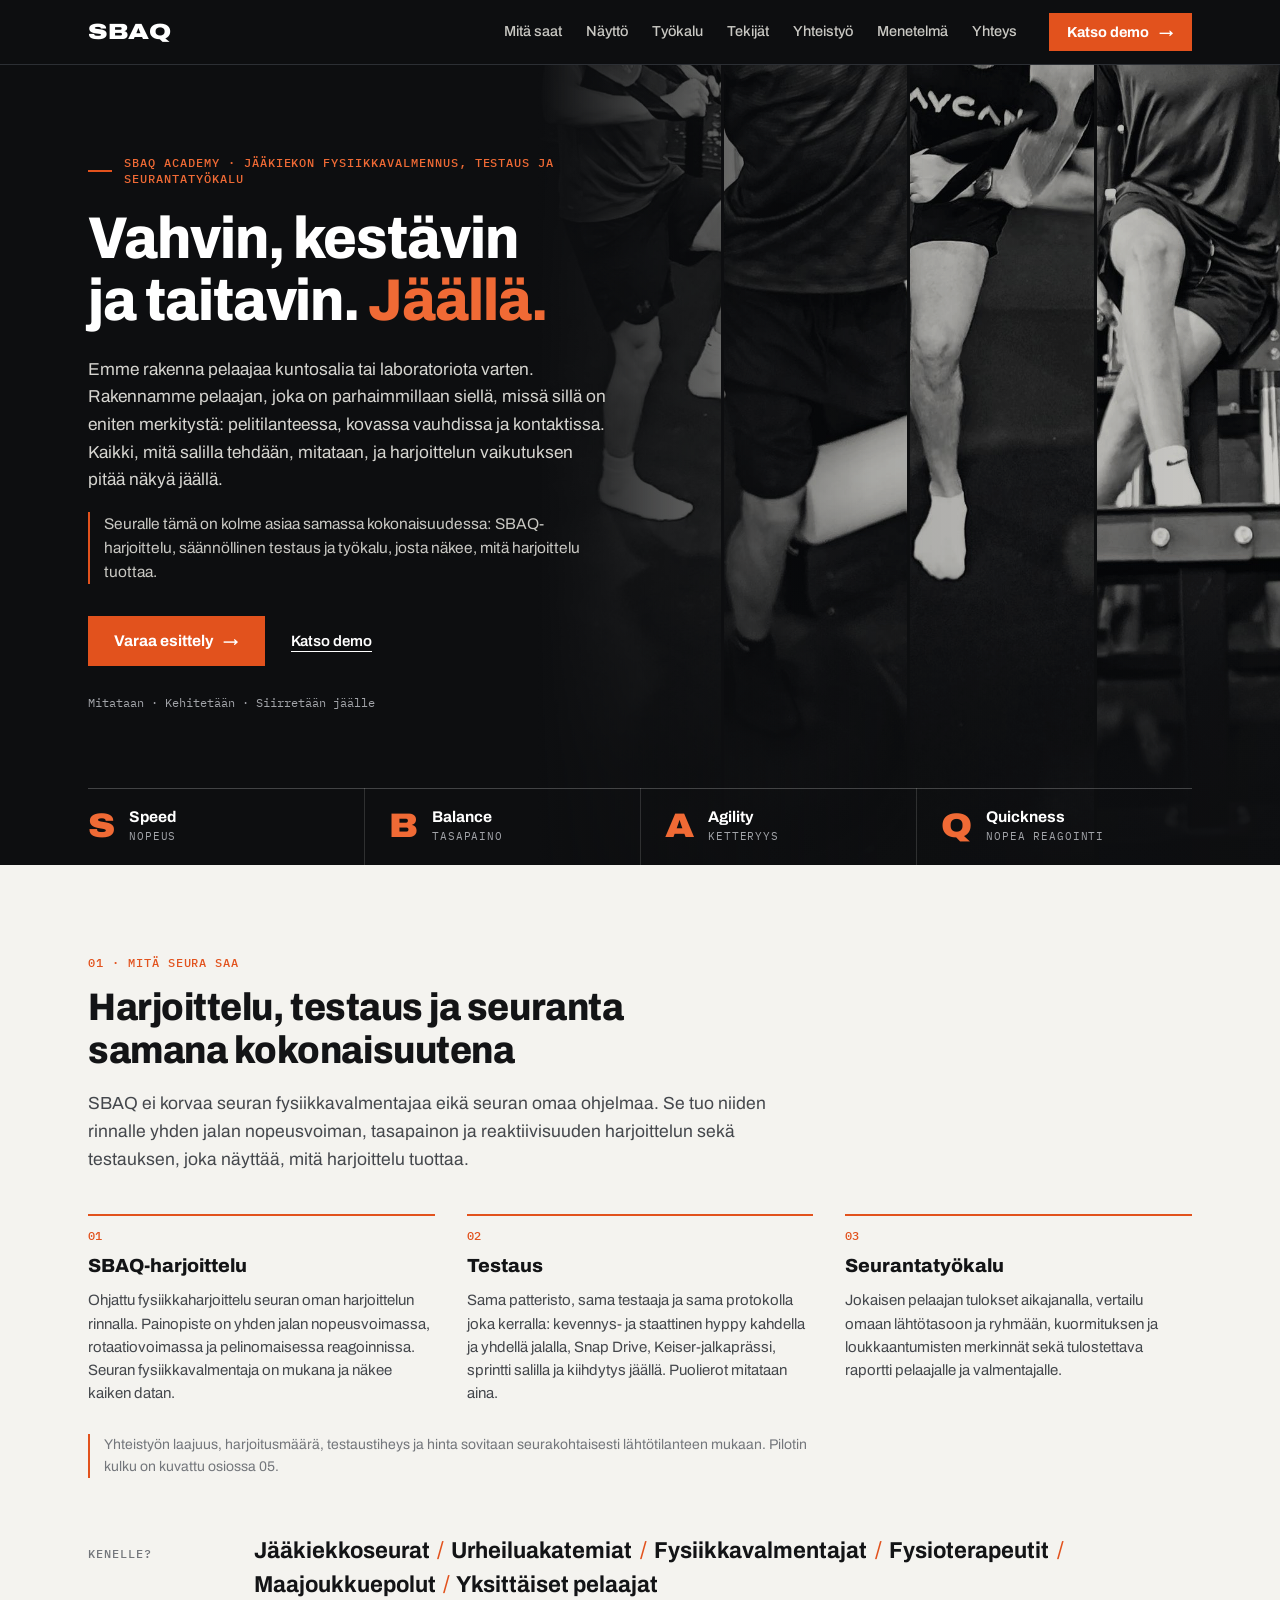
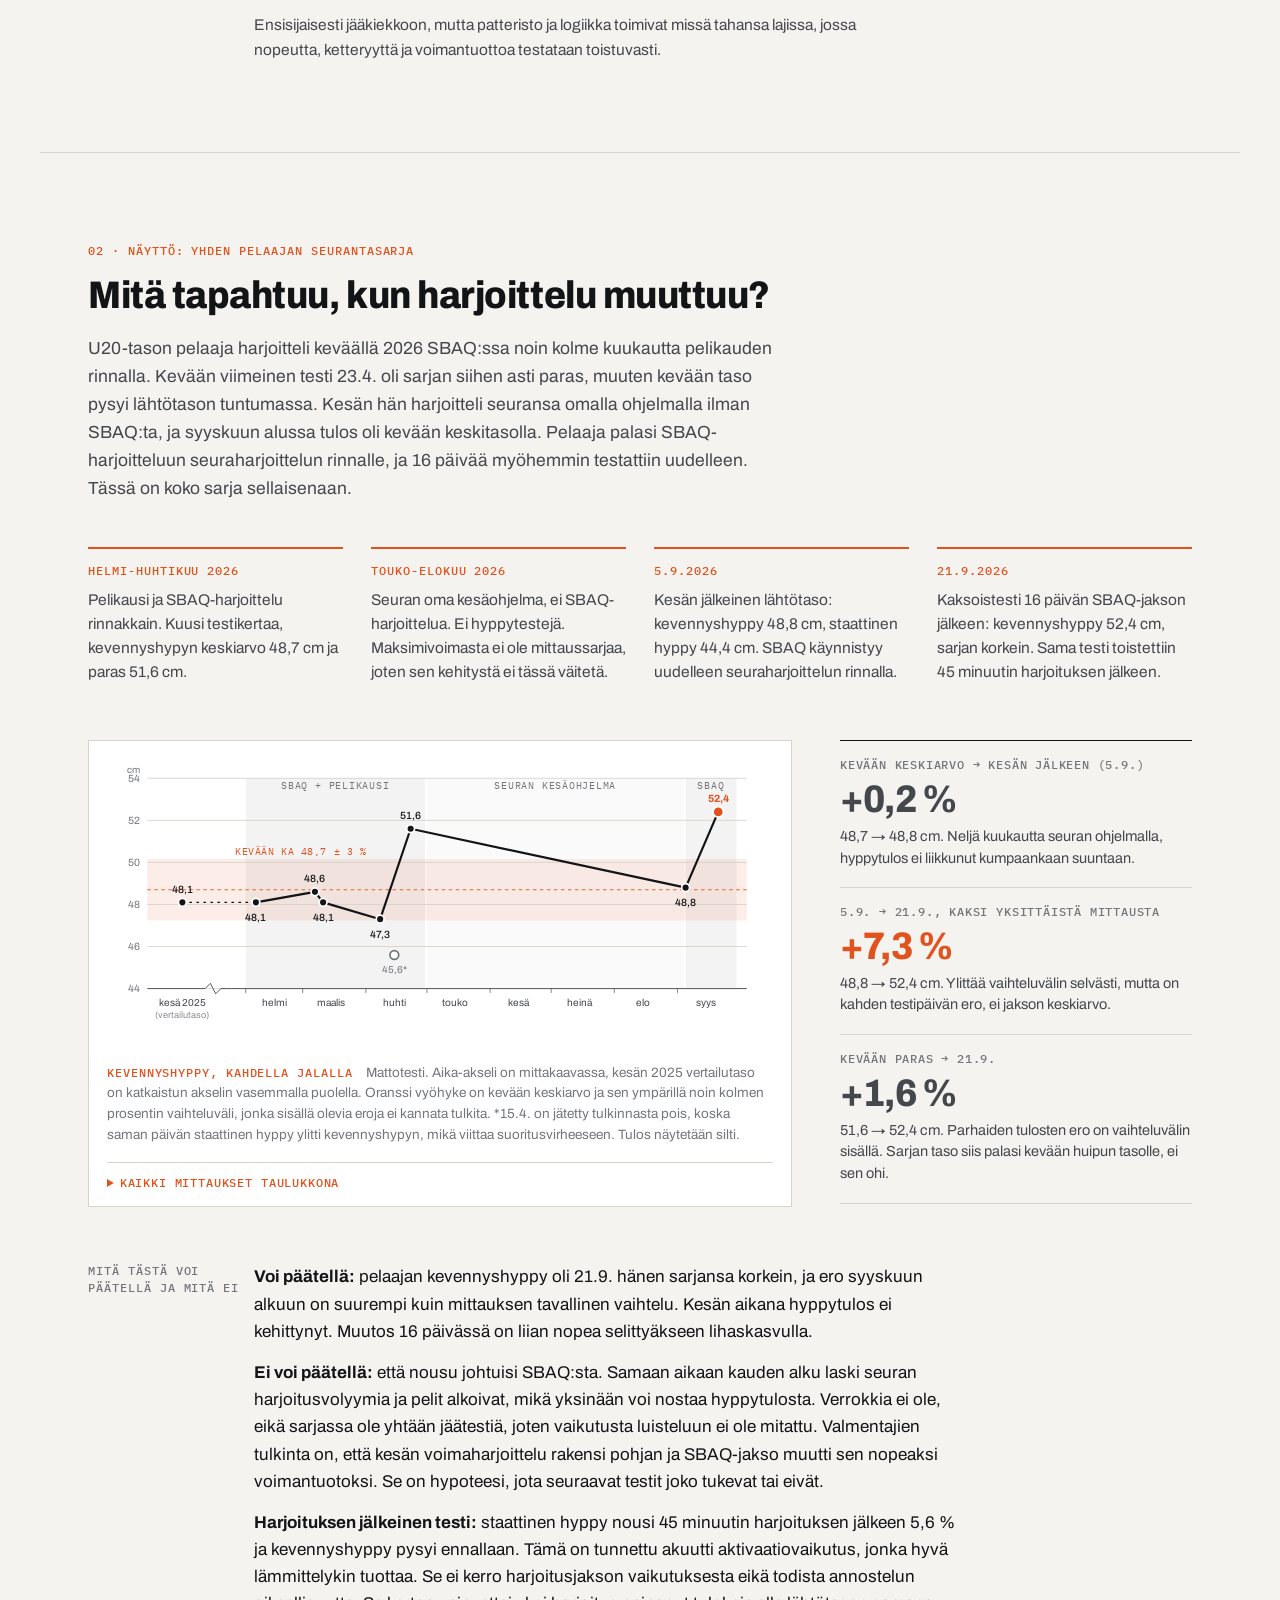
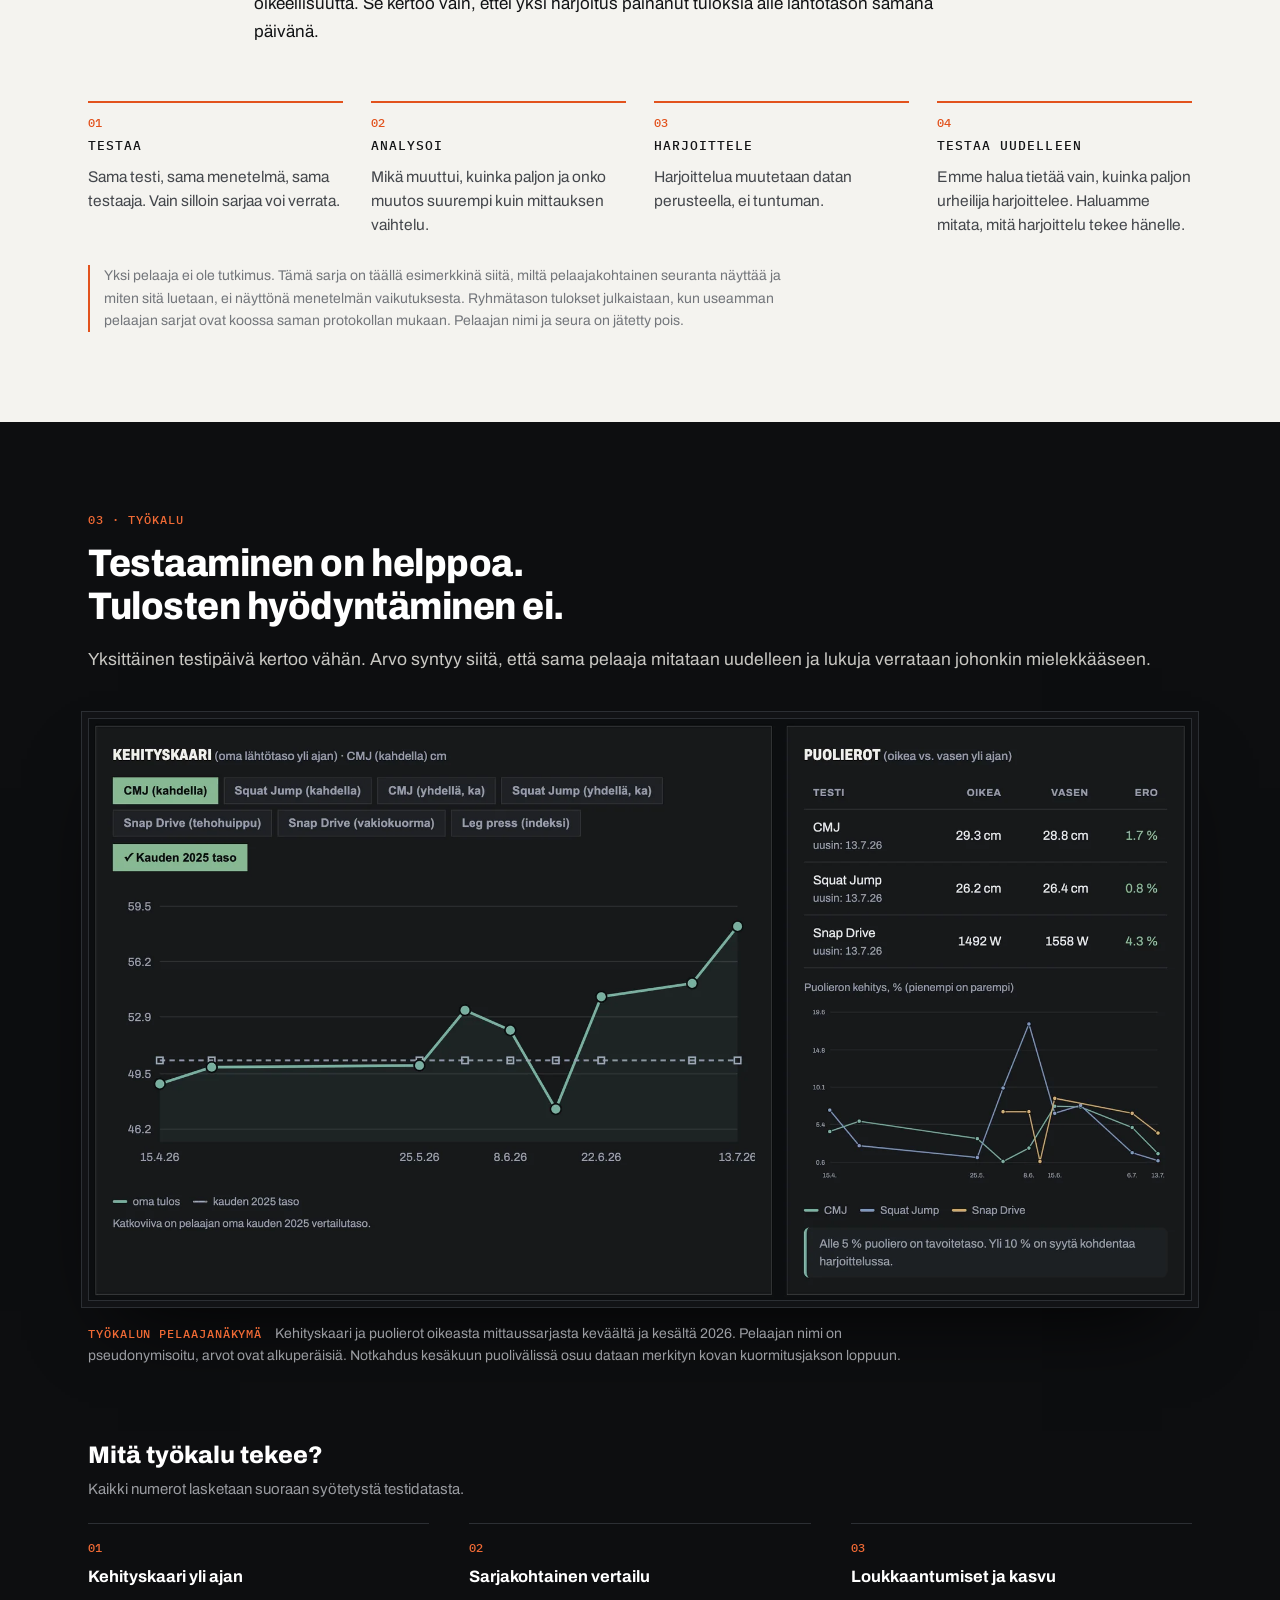
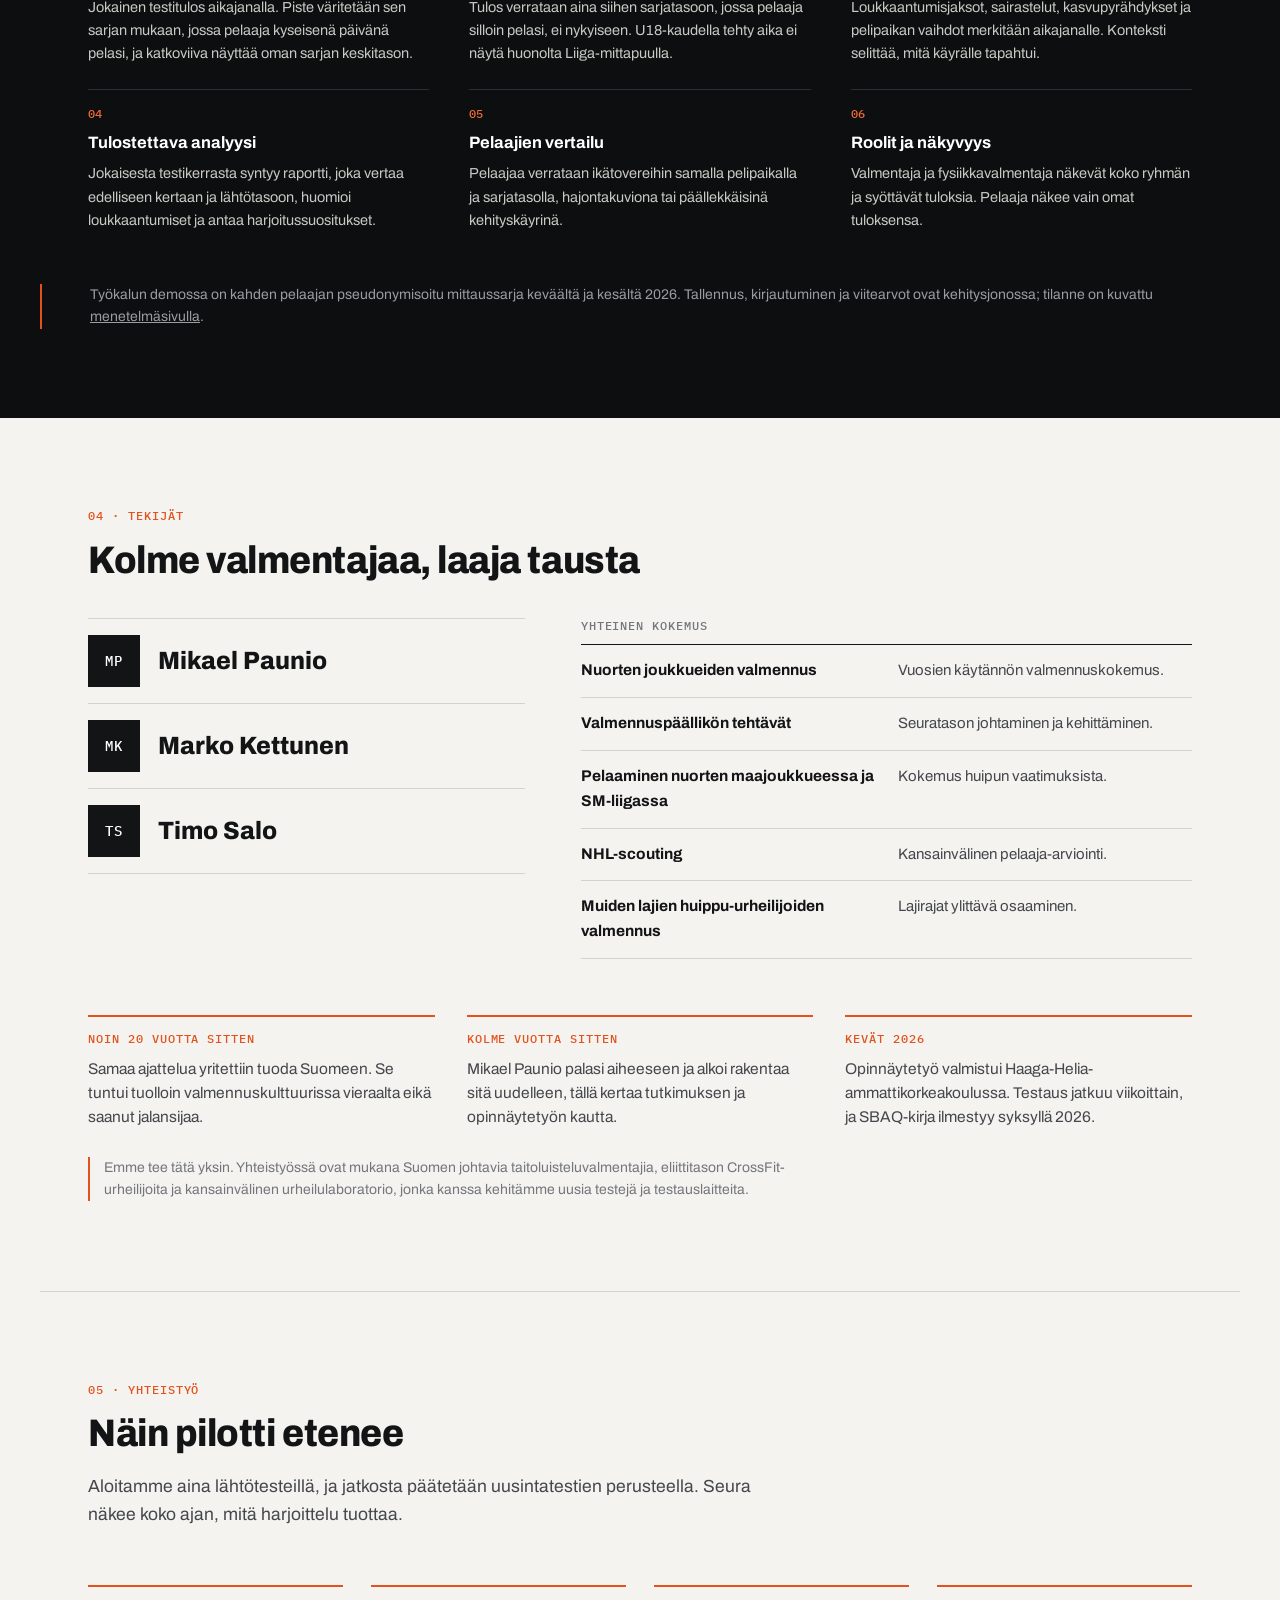
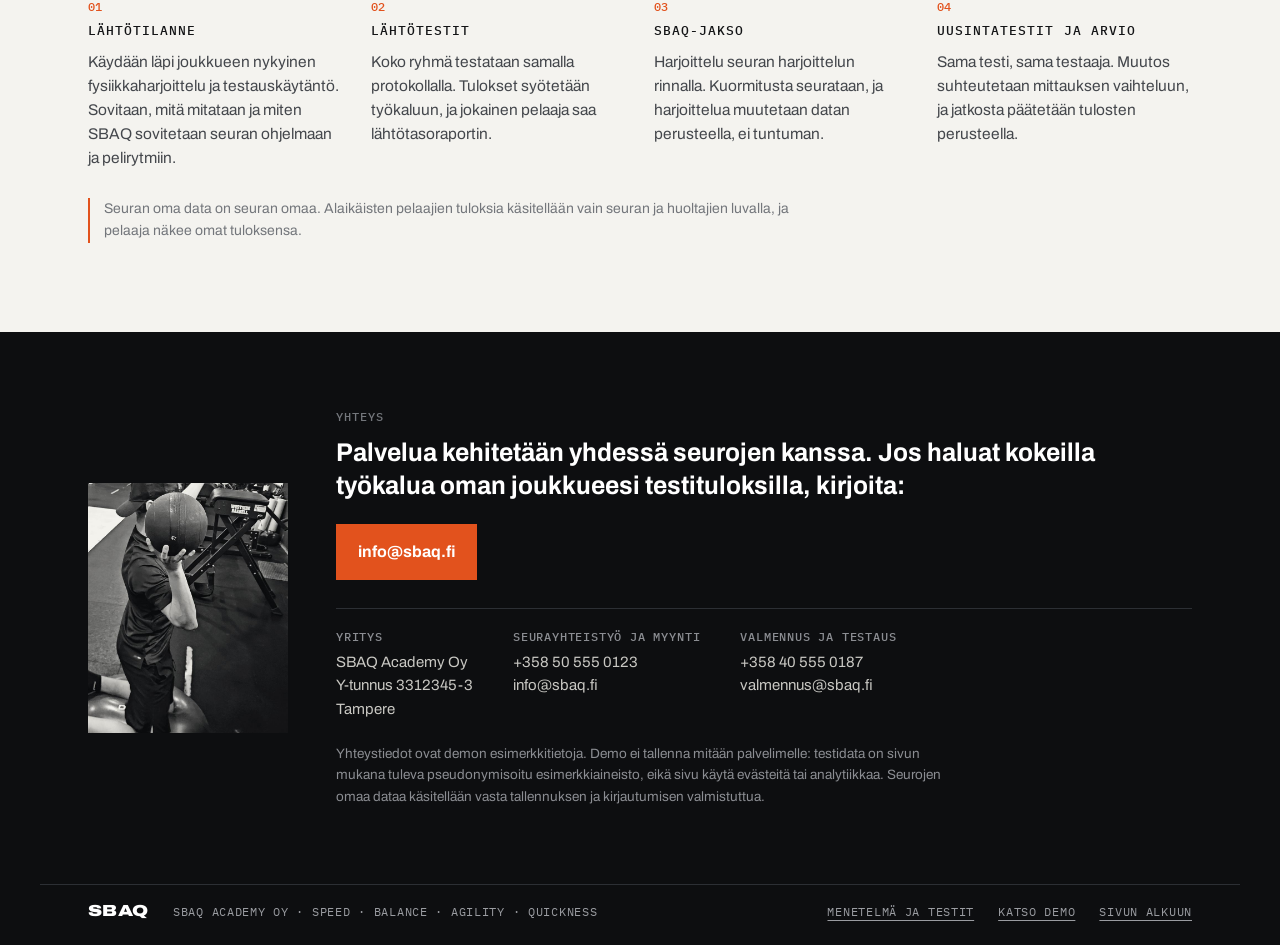
==== commit fd846e66: "Reorder the landing page for buyers, move method and tests to a subpage - Front page now: hero (prim" ====
--- a/index.html
+++ b/index.html
@@ -21,7 +21,7 @@
   <link rel="preconnect" href="https://fonts.googleapis.com" />
   <link rel="preconnect" href="https://fonts.gstatic.com" crossorigin />
   <link href="https://fonts.googleapis.com/css2?family=Archivo:wdth,wght@75..125,400..900&family=IBM+Plex+Mono:wght@400;500&display=swap" rel="stylesheet" />
-  <link rel="stylesheet" href="site.css?v=20260922e" />
+  <link rel="stylesheet" href="site.css?v=20260922f" />
 </head>
 <body id="top">
 
@@ -29,13 +29,12 @@
   <div class="mast-in">
     <a class="wordmark" href="#top" aria-label="SBAQ, sivun alkuun">SBAQ</a>
     <nav class="mast-nav" id="mast-nav" aria-label="Sivun osat">
-      <a href="#ominaisuudet">SBAQ</a>
+      <a href="#tarjous">Mitä saat</a>
+      <a href="#case">Näyttö</a>
       <a href="#tyokalu">Työkalu</a>
-      <a href="#testit">Testit</a>
-      <a href="#menetelma">Menetelmä</a>
-      <a href="#case">Case</a>
       <a href="#tekijat">Tekijät</a>
-      <a href="#tilanne">Tilanne</a>
+      <a href="#yhteistyo">Yhteistyö</a>
+      <a href="menetelma.html">Menetelmä</a>
       <a href="#yhteys">Yhteys</a>
     </nav>
     <a class="mast-tool" href="app/index.html?kirjautunut=1">Katso demo</a>
@@ -68,8 +67,8 @@
           säännöllinen testaus ja työkalu, josta näkee, mitä harjoittelu tuottaa.
         </p>
         <p class="hero-links">
-          <a class="go" href="app/index.html?kirjautunut=1">Katso demo</a>
-          <a class="under" href="#ominaisuudet">Tutustu SBAQ:hon</a>
+          <a class="go" href="#yhteys">Varaa esittely</a>
+          <a class="under" href="app/index.html?kirjautunut=1">Katso demo</a>
         </p>
         <p class="hero-note">Mitataan · Kehitetään · Siirretään jäälle</p>
       </div>
@@ -82,331 +81,53 @@
     </ul>
   </section>
 
-  <!-- ================= 01 neljä ominaisuutta ================= -->
-  <section class="sec" id="ominaisuudet">
+  <!-- ================= 01 tarjous ================= -->
+  <section class="sec" id="tarjous">
     <header class="sec-mark">
-      <span class="no">01 · SBAQ</span>
-      <h2>Neljä ominaisuutta, yksi harjoittelu</h2>
+      <span class="no">01 · Mitä seura saa</span>
+      <h2>Harjoittelu, testaus ja seuranta samana kokonaisuutena</h2>
     </header>
 
-    <div class="question">
-      <div>
-        <p class="q-label">Perinteinen kysymys</p>
-        <p class="q-old">Kuinka paljon pelaaja tuottaa voimaa?</p>
-      </div>
-      <div>
-        <p class="q-label">SBAQ:n kysymys</p>
-        <p class="q-new">Pystyykö pelaaja jarruttamaan, hallitsemaan kehoaan ja tuottamaan uuden liikkeen sekunnin murto-osassa?</p>
-      </div>
-    </div>
-
     <p class="sec-intro">
-      SBAQ ei ole yksittäinen harjoite eikä uusi fysiikan teoria. Se on tapa yhdistää
-      nopeus, tasapaino, ketteryys, reagointi ja voimantuotto samaan harjoitteluun niin,
-      että niiden pitäisi lopulta näkyä parempana liikkumisena jäällä.
-    </p>
-
-    <div class="quals">
-
-      <article class="qual">
-        <figure class="reel" data-reel>
-          <div class="reel-stage">
-            <img src="img/vesisakkijuoksu-1.jpg" alt="Vesisäkkijuoksu, ruutu 1" loading="lazy">
-            <img src="img/vesisakkijuoksu-2.jpg" alt="Vesisäkkijuoksu, ruutu 2" loading="lazy">
-            <img src="img/vesisakkijuoksu-3.jpg" alt="Vesisäkkijuoksu, ruutu 3" loading="lazy">
-            <img src="img/vesisakkijuoksu-4.jpg" alt="Vesisäkkijuoksu, ruutu 4" loading="lazy">
-          </div>
-          <figcaption><span class="reel-name">Vesisäkkijuoksu</span><span class="reel-count"></span></figcaption>
-        </figure>
-        <div class="qual-body">
-          <h3>Speed <span>Nopeus</span></h3>
-          <p>Elastinen, rytminen nopeus, ei painava voimantuotto.</p>
-        </div>
-      </article>
-
-      <article class="qual">
-        <figure class="reel" data-reel>
-          <div class="reel-stage">
-            <img src="img/tasapaino-kahvakuula-1.jpg" alt="Yhden jalan seisonta BOSUlla, kahvakuula kädessä, ruutu 1" loading="lazy">
-            <img src="img/tasapaino-kahvakuula-2.jpg" alt="Yhden jalan seisonta BOSUlla, kahvakuula kädessä, ruutu 2" loading="lazy">
-            <img src="img/tasapaino-kahvakuula-3.jpg" alt="Yhden jalan seisonta BOSUlla, kahvakuula kädessä, ruutu 3" loading="lazy">
-            <img src="img/tasapaino-kahvakuula-4.jpg" alt="Yhden jalan seisonta BOSUlla, kahvakuula kädessä, ruutu 4" loading="lazy">
-          </div>
-          <figcaption><span class="reel-name">Yhdellä jalalla BOSUlla</span><span class="reel-count"></span></figcaption>
-        </figure>
-        <div class="qual-body">
-          <h3>Balance <span>Tasapaino</span></h3>
-          <p>Yhden jalan dynaaminen hallinta ja keskivartalon stabiliteetti.</p>
-        </div>
-      </article>
-
-      <article class="qual">
-        <figure class="reel" data-reel>
-          <div class="reel-stage">
-            <img src="img/cross-under-1.jpg" alt="Yhden jalan cross under, ruutu 1" loading="lazy">
-            <img src="img/cross-under-2.jpg" alt="Yhden jalan cross under, ruutu 2" loading="lazy">
-            <img src="img/cross-under-3.jpg" alt="Yhden jalan cross under, ruutu 3" loading="lazy">
-            <img src="img/cross-under-4.jpg" alt="Yhden jalan cross under, ruutu 4" loading="lazy">
-          </div>
-          <figcaption><span class="reel-name">Yhden jalan cross under</span><span class="reel-count"></span></figcaption>
-        </figure>
-        <div class="qual-body">
-          <h3>Agility <span>Ketteryys</span></h3>
-          <p>Suunnanvaihdot tasapainon säilyttäen.</p>
-        </div>
-      </article>
-
-      <article class="qual">
-        <figure class="reel" data-reel>
-          <div class="reel-stage">
-            <img src="img/sivuttaisloikka-1.jpg" alt="Sivuttaisloikka vesisäkin kanssa, ruutu 1" loading="lazy">
-            <img src="img/sivuttaisloikka-2.jpg" alt="Sivuttaisloikka vesisäkin kanssa, ruutu 2" loading="lazy">
-          </div>
-          <figcaption><span class="reel-name">Sivuttaisloikka vesisäkin kanssa</span><span class="reel-count"></span></figcaption>
-        </figure>
-        <div class="qual-body">
-          <h3>Quickness <span>Nopea reagointi</span></h3>
-          <p>Reaktiivinen snap: jalan nopea irtiotto rangan elastisuudella.</p>
-        </div>
-      </article>
-
-    </div>
-    <p class="hint">Kuvasarjat ovat liikkeen peräkkäisiä ruutuja. Vie osoitin kuvan päälle tai napauta, niin sarja pyörii.</p>
-
-    <div class="equip">
-      <div>
-        <p class="q-label">Väline · vesisäkki</p>
-        <h3>Epävakaa vesikuorma tuo jään epävarmuuden turvallisesti salille</h3>
-        <p>Vesi liikkuu jatkuvasti säkin sisällä. Hermosto ja keho joutuvat ratkaisemaan tasapainon ja voimantuoton ongelman uudelleen joka sekunti, aivan kuten jäällä. Tavoite ei ole nostaa mahdollisimman suurta painoa, vaan kehittää hermoston kykyä hallita liikettä nopeasti muuttuvissa tilanteissa.</p>
-        <ul>
-          <li>Reaktiivinen tasapaino ja koko kehon yhteistyö</li>
-          <li>Rotaation tuotto ja jarrutus hallitusti</li>
-          <li>Voimantuotto yhdellä jalalla epävakaassa tilanteessa</li>
-        </ul>
-        <p class="equip-note">Levytanko rakentaa maksimivoiman. Vesisäkki tekee siitä hallittavaa pelinopeudessa. Kumpikin tarvitaan.</p>
-      </div>
-      <div>
-        <p class="q-label">Väline · BOSU</p>
-        <h3>Vahva tukijalka, pidempi liuku</h3>
-        <p>Luistelun liuku on yhden jalan tasapainotehtävä kapealla, epävakaalla alustalla. Juuri sitä BOSU harjoittaa. Mitä automaattisemmin tasapaino löytyy, sitä pidempi, rennompi ja taloudellisempi liuku.</p>
-        <ul>
-          <li>Yhden jalan tasapaino ja nilkan hallinta</li>
-          <li>Lonkan ja keskivartalon vakaus, kun toinen jalka liikkuu</li>
-          <li>Asentoaisti ja nopeat korjaukset pienistä häiriöistä huolimatta</li>
-        </ul>
-        <p class="equip-note">BOSU ei opeta liukua suoraan. Se rakentaa sen perustan, ja liuku itse hioutuu vain jäällä.</p>
-      </div>
-    </div>
-  </section>
-
-  <!-- ================= 02 työkalu ================= -->
-  <section class="sec dark" id="tyokalu">
-    <header class="sec-mark">
-      <span class="no">02 · Työkalu</span>
-      <h2>Testaaminen on helppoa. Tulosten hyödyntäminen ei.</h2>
-    </header>
-
-    <p class="sec-intro">
-      Yksittäinen testipäivä kertoo vähän. Arvo syntyy siitä, että sama pelaaja
-      mitataan uudelleen ja lukuja verrataan johonkin mielekkääseen.
-    </p>
-
-    <figure class="shot">
-      <img src="img/tyokalu-kehityskaari.webp" width="1900" height="1001" loading="lazy"
-           alt="Kuvakaappaus työkalun pelaajanäkymästä: kevennyshypyn kehityskaari testikerroittain ja oikean ja vasemman jalan puolierot taulukkona ja käyränä">
-      <figcaption><span>Työkalun pelaajanäkymä</span> Kehityskaari ja puolierot oikeasta mittaussarjasta keväältä ja kesältä 2026. Pelaajan nimi on pseudonymisoitu, arvot ovat alkuperäisiä. Notkahdus kesäkuun puolivälissä osuu dataan merkityn kovan kuormitusjakson loppuun.</figcaption>
-    </figure>
-
-    <div class="feat-head">
-      <h3>Mitä työkalu tekee?</h3>
-      <p class="small-intro">Kaikki numerot lasketaan suoraan syötetystä testidatasta.</p>
-    </div>
-    <dl class="feat">
-          <div><dt>Kehityskaari yli ajan</dt><dd>Jokainen testitulos aikajanalla. Piste väritetään sen sarjan mukaan, jossa pelaaja kyseisenä päivänä pelasi, ja katkoviiva näyttää oman sarjan keskitason.</dd></div>
-          <div><dt>Sarjakohtainen vertailu</dt><dd>Tulos verrataan aina siihen sarjatasoon, jossa pelaaja silloin pelasi, ei nykyiseen. U18-kaudella tehty aika ei näytä huonolta Liiga-mittapuulla.</dd></div>
-          <div><dt>Loukkaantumiset ja kasvu</dt><dd>Loukkaantumisjaksot, sairastelut, kasvupyrähdykset ja pelipaikan vaihdot merkitään aikajanalle. Konteksti selittää, mitä käyrälle tapahtui.</dd></div>
-          <div><dt>Tulostettava analyysi</dt><dd>Jokaisesta testikerrasta syntyy raportti, joka vertaa edelliseen kertaan ja lähtötasoon, huomioi loukkaantumiset ja antaa harjoitussuositukset.</dd></div>
-          <div><dt>Pelaajien vertailu</dt><dd>Pelaajaa verrataan ikätovereihin samalla pelipaikalla ja sarjatasolla, hajontakuviona tai päällekkäisinä kehityskäyrinä.</dd></div>
-          <div><dt>Roolit ja näkyvyys</dt><dd>Valmentaja ja fysiikkavalmentaja näkevät koko ryhmän ja syöttävät tuloksia. Pelaaja näkee vain omat tuloksensa.</dd></div>
-        </dl>
-
-    <table class="ledger">
-      <thead>
-        <tr><th scope="col" class="ledger-k"></th><th scope="col">Ilman työkalua</th><th scope="col">SBAQ:n kanssa</th></tr>
-      </thead>
-      <tbody>
-        <tr>
-          <th scope="row">Tallennus</th>
-          <td>Tulokset hajallaan Exceleissä, papereilla ja valmentajien puhelimissa.</td>
-          <td>Kaikki testikerrat samassa paikassa, pelaajakohtaisena aikajanana.</td>
-        </tr>
-        <tr>
-          <th scope="row">Vertailu</th>
-          <td>Vertailukohtaa ei ole: onko 4,20 sekuntia hyvä 16-vuotiaalta U18-pelaajalta?</td>
-          <td>Jokainen tulos suhteutetaan siihen sarjaan ja ikään, jossa pelaaja silloin oli.</td>
-        </tr>
-        <tr>
-          <th scope="row">Konteksti</th>
-          <td>Kasvupyrähdys tai loukkaantuminen selittää notkahduksen, mutta sitä ei ole kirjattu mihinkään.</td>
-          <td>Loukkaantumiset, sairastelut ja kasvupyrähdykset merkitään dataan, joten notkahdukset selittyvät.</td>
-        </tr>
-        <tr>
-          <th scope="row">Pelaaja</th>
-          <td>Pelaaja ei näe omaa kehitystään, joten testipäivä tuntuu pakolliselta rutiinilta.</td>
-          <td>Pelaaja näkee oman kehityskaarensa ja saa tulostettavan analyysin.</td>
-        </tr>
-        <tr>
-          <th scope="row">Jatkuvuus</th>
-          <td>Kun valmentaja vaihtuu, historia katoaa.</td>
-          <td>Historia säilyy seuralla, ei yksittäisellä valmentajalla.</td>
-        </tr>
-      </tbody>
-    </table>
-
-    <ol class="flow">
-      <li><b>Testaa</b><span>Seura ajaa oman testipäivänsä normaalisti. SBAQ ei vaadi uusia laitteita, vaan käyttää patteristoa, jota seuroissa jo mitataan.</span></li>
-      <li><b>Syötä</b><span>Tulokset kirjataan lomakkeella pelaajakohtaisesti, mukaan pituus, paino ja sen hetkinen sarjataso. Merkinnät loukkaantumisista talletetaan samalla.</span></li>
-      <li><b>Analysoi</b><span>Näkymät päivittyvät heti: kehityskaari, sarjavertailu, SBAQ-suhdeluvut ja tulostettava raportti pelaajalle ja valmentajalle.</span></li>
+      SBAQ ei korvaa seuran fysiikkavalmentajaa eikä seuran omaa ohjelmaa. Se tuo niiden
+      rinnalle yhden jalan nopeusvoiman, tasapainon ja reaktiivisuuden harjoittelun sekä
+      testauksen, joka näyttää, mitä harjoittelu tuottaa.
+    </p>
+
+    <ol class="offer">
+      <li>
+        <b>SBAQ-harjoittelu</b>
+        <span>Ohjattu fysiikkaharjoittelu seuran oman harjoittelun rinnalla. Painopiste on yhden jalan nopeusvoimassa, rotaatiovoimassa ja pelinomaisessa reagoinnissa. Seuran fysiikkavalmentaja on mukana ja näkee kaiken datan.</span>
+      </li>
+      <li>
+        <b>Testaus</b>
+        <span>Sama patteristo, sama testaaja ja sama protokolla joka kerralla: kevennys- ja staattinen hyppy kahdella ja yhdellä jalalla, Snap Drive, Keiser-jalkaprässi, sprintti salilla ja kiihdytys jäällä. Puolierot mitataan aina.</span>
+      </li>
+      <li>
+        <b>Seurantatyökalu</b>
+        <span>Jokaisen pelaajan tulokset aikajanalla, vertailu omaan lähtötasoon ja ryhmään, kuormituksen ja loukkaantumisten merkinnät sekä tulostettava raportti pelaajalle ja valmentajalle.</span>
+      </li>
     </ol>
-  </section>
-
-  <!-- ================= 03 testit ================= -->
-  <section class="sec" id="testit">
-    <header class="sec-mark">
-      <span class="no">03 · Testit</span>
-      <h2>Mitä mitataan?</h2>
-    </header>
-
-    <p class="sec-intro">
-      Testaus tehdään yhteistyössä kansainvälisen urheilulaboratorion kanssa. Testauslaitteet
-      ja menetelmät on valittu tukemaan juuri niitä ominaisuuksia, joita SBAQ kehittää: nopeaa
-      voimantuottoa, elastista tehoa ja pelinomaista reagointia. Tavoite on tehdä harjoittelusta
-      mitattavaa ja tavoitteellista. Puolierot mitataan erikseen.
-    </p>
-
-    <table class="protocol">
-      <thead>
-        <tr><th scope="col">Nro</th><th scope="col">Osa-alue</th><th scope="col">Testi</th><th scope="col">Mitä saadaan?</th></tr>
-      </thead>
-      <tbody>
-        <tr>
-          <td class="n">01</td>
-          <th scope="row">Kestävyys<small>Hapenottokyky</small></th>
-          <td>Suora hapenottotesti juoksumatolla hengityskaasuanalyysillä.</td>
-          <td><ul><li>VO<sub>2</sub>max</li><li>Kynnykset ja syketasot</li><li>Harjoittelun tehoalueet</li></ul></td>
-        </tr>
-        <tr>
-          <td class="n">02</td>
-          <th scope="row">Nopeus<small>Kiihdytys, sali ja jää</small></th>
-          <td>Valokennomittaus molemmissa ympäristöissä, jotta nähdään, siirtyykö teho luisteluun.</td>
-          <td><ul><li>10 m sprintti, sali</li><li>20 m luistelukiihdytys, jää</li><li>Väliajat ja kiihtyvyyskäyrä</li></ul></td>
-        </tr>
-        <tr>
-          <td class="n">03</td>
-          <th scope="row">Reaktio ja ketteryys<small>Pelinomainen reagointi</small></th>
-          <td>Valostimuluksiin perustuvat testit suunnanmuutoksista ja reagoinnista.</td>
-          <td><ul><li>Reaktioaika valoärsykkeeseen</li><li>505-ketteryystesti</li><li>Y-testi, monisuuntainen liike</li><li>Satunnainen reaktiotesti</li></ul></td>
-        </tr>
-        <tr>
-          <td class="n">04</td>
-          <th scope="row">Voima ja teho<small>Räjähtävyys ja puolierot</small></th>
-          <td>Kuinka paljon voimaa pelaaja tuottaa ja ennen kaikkea kuinka nopeasti?</td>
-          <td><ul><li>Kevennyshyppy (CMJ) ja Squat Jump</li><li>Single Leg Snap Drive, teho per jalka</li><li>Keiser-jalkaprässi, yhdellä ja kahdella</li><li>Huipputeho ja teho suhteessa painoon</li></ul></td>
-        </tr>
-      </tbody>
-    </table>
 
     <p class="footnote">
-      Jokaisella testikerralla kirjataan lisäksi ikä, pituus, paino ja sarjataso, jotta
-      tulokset ovat suhteutettavissa myöhemmin. Eri testien lukuja ei verrata ristiin:
-      esimerkiksi Keiser-jalkaprässin W/kg ei ole vertailukelpoinen Wingate-pyörätestin
-      viitearvojen kanssa. Työkalun demossa on tällä hetkellä osa-alueen 04 testit;
-      muut lisätään sitä mukaa kuin mittausdataa kertyy.
-    </p>
-  </section>
-
-  <!-- ================= 04 menetelmä ================= -->
-  <section class="sec dark" id="menetelma">
-    <header class="sec-mark">
-      <span class="no">04 · Menetelmä</span>
-      <h2>Perusta on liike ja hermosto, ei pelkkä lihasvoima</h2>
-    </header>
-
-    <div class="method">
-      <div class="method-text">
-        <p class="sec-intro">
-          SBAQ:n painopiste on nopeassa voimantuotossa ja elastisessa tehossa.
-          Maksimivoiman ja kestävyyden pohja rakennetaan seuran perusharjoittelussa,
-          ja SBAQ tekee siitä käyttökelpoista pelinopeudessa. Siksi seurannan
-          painopiste on tehossa: maksimivoima voi pysyä paikallaan samalla kun
-          räjähtävyys nousee voimakkaasti. Työkalu on rakennettu näyttämään juuri
-          tämä ero.
-        </p>
-
-        <div class="principles">
-          <div>
-            <h3><span>a</span> Liike systeeminä</h3>
-            <p>Keho toimii yhtenä kokonaisuutena, ei erillisinä lihaksina. Voima syntyy keskivartalosta ja siirtyy elastisena ketjuna jalkaan ja jäähän.</p>
-          </div>
-          <div>
-            <h3><span>b</span> Teho ennen massaa</h3>
-            <p>Ensin hermoston kyky käyttää voimaa, vasta sen päälle lisää voimaa ja massaa. Näin uusi lihasmassa on toiminnallista.</p>
-          </div>
-          <div>
-            <h3><span>c</span> Kuormitus on väline</h3>
-            <p>Jaksotettu kuormitus tuottaa väliaikaisia notkahduksia testituloksiin. Kun ne on kirjattu, käyrän muoto on tulkittavissa oikein.</p>
-          </div>
-        </div>
-
-        <p class="footnote">
-          SBAQ ei perustu yhteen teoriaan, vaan yhdistää seitsemän lähestymistapaa: Spinal Engine
-          (Gracovetsky) · Triphasic (Dietz) · plyometriikka (Chu) · räjähtävä voima (Verkhoshansky) ·
-          hermosto ja taitokaaos (Marinovich) · faskialinjat (Myers, Gibbons) · motorinen oppiminen (Newell).
-        </p>
-      </div>
-
-      <figure class="triptych">
-        <div class="sheet-frames three">
-          <div class="fr"><img src="img/landmine-1.jpg" alt="Landmine-kyykky BOSUlla, ala-asento" loading="lazy"><b>01</b></div>
-          <div class="fr"><img src="img/landmine-2.jpg" alt="Landmine-kyykky BOSUlla, nousu alkaa" loading="lazy"><b>02</b></div>
-          <div class="fr"><img src="img/landmine-3.jpg" alt="Landmine-kyykky BOSUlla, tanko työnnetään ylös" loading="lazy"><b>03</b></div>
-        </div>
-        <figcaption><span>Ruudut 01-03</span><span>Landmine-kyykky BOSUlla</span></figcaption>
-      </figure>
-    </div>
-
-    <div class="five">
-      <p class="q-label">Viisi periaatetta, joista SBAQ-harjoittelu tunnistetaan</p>
-      <ol>
-        <li><b>Yksijalkaisuus</b><span>Suurin osa luistelusta tapahtuu yhdellä jalalla. Harjoittelu vie sinne.</span></li>
-        <li><b>Rotaatiovoima</b><span>Voima syntyy keskeltä, selkärangan ja lantion kierrosta.</span></li>
-        <li><b>Hermoston optimointi</b><span>Reaktiivisuus, koordinaatio ja ajoitus ennen raakaa voimaa.</span></li>
-        <li><b>Testipohjainen seuranta</b><span>Kehitystä mitataan ja ohjataan datalla, ei tuntumalla.</span></li>
-        <li><b>Suora siirtovaikutus</b><span>Harjoitteet muistuttavat peliä, jotta taito siirtyy jäälle.</span></li>
-      </ol>
-    </div>
-
-    <table class="ledger versus">
-      <thead>
-        <tr><th scope="col" class="ledger-k"></th><th scope="col">Perinteinen fysiikkaharjoittelu</th><th scope="col">SBAQ</th></tr>
-      </thead>
-      <tbody>
-        <tr><th scope="row">Lähtökohta</th><td>Fysiologia ja mittarit. Ominaisuuksia kehitetään pääosin erikseen.</td><td>Liike ja hermosto. Keho nähdään kokonaisuutena: faskia, selkäranka ja hermosto yhdessä.</td></tr>
-        <tr><th scope="row">Harjoittelu</th><td>Jaksotettu. Voima, nopeus ja kestävyys omina harjoitusblokkeinaan.</td><td>Integroitu ja rytmitetty. Nopeus, voima ja koordinaatio kehitetään samassa liikeradassa: jarrutus, pito, työntö.</td></tr>
-        <tr><th scope="row">Stressi</th><td>Kuormitus, jota hallitaan ja josta palaudutaan suunnitellusti.</td><td>Oikein annosteltuna kehityksen ehto. Palautumista säädetään yksilöllisesti hermoston tilan mukaan.</td></tr>
-        <tr><th scope="row">Painopiste</th><td>Kuinka paljon voimaa ja kuormitusta?</td><td>Miten voima tuotetaan? Katse on liikkeen laadussa ja hermostollisessa hallinnassa.</td></tr>
-      </tbody>
-    </table>
-    <p class="footnote">
-      Ei joko tai, vaan sekä että. SBAQ ei kumoa perinteistä valmennusta, se täydentää sitä:
-      perinteinen antaa tutkitun rungon ja seurannan, SBAQ tuo liikkeen laadun.
-    </p>
-  </section>
-
-  <!-- ================= 05 case ================= -->
+      Yhteistyön laajuus, harjoitusmäärä, testaustiheys ja hinta sovitaan seurakohtaisesti
+      lähtötilanteen mukaan. Pilotin kulku on kuvattu osiossa 05.
+    </p>
+
+    <div class="whom">
+      <p class="q-label">Kenelle?</p>
+      <p class="whom-line">Jääkiekkoseurat <i>/</i> Urheiluakatemiat <i>/</i> Fysiikkavalmentajat <i>/</i> Fysioterapeutit <i>/</i> Maajoukkuepolut <i>/</i> Yksittäiset pelaajat</p>
+      <p class="whom-note">
+        Ensisijaisesti jääkiekkoon, mutta patteristo ja logiikka toimivat missä tahansa
+        lajissa, jossa nopeutta, ketteryyttä ja voimantuottoa testataan toistuvasti.
+      </p>
+    </div>
+  </section>
+
+  <!-- ================= 02 näyttö ================= -->
   <section class="sec" id="case">
     <header class="sec-mark">
-      <span class="no">05 · Case: yhden pelaajan seurantasarja</span>
+      <span class="no">02 · Näyttö: yhden pelaajan seurantasarja</span>
       <h2>Mitä tapahtuu, kun harjoittelu muuttuu?</h2>
     </header>
 
@@ -566,10 +287,48 @@
     </p>
   </section>
 
-  <!-- ================= 06 tekijät ================= -->
+  <!-- ================= 03 työkalu ================= -->
+  <section class="sec dark" id="tyokalu">
+    <header class="sec-mark">
+      <span class="no">03 · Työkalu</span>
+      <h2>Testaaminen on helppoa. Tulosten hyödyntäminen ei.</h2>
+    </header>
+
+    <p class="sec-intro">
+      Yksittäinen testipäivä kertoo vähän. Arvo syntyy siitä, että sama pelaaja
+      mitataan uudelleen ja lukuja verrataan johonkin mielekkääseen.
+    </p>
+
+    <figure class="shot">
+      <img src="img/tyokalu-kehityskaari.webp" width="1900" height="1001" loading="lazy"
+           alt="Kuvakaappaus työkalun pelaajanäkymästä: kevennyshypyn kehityskaari testikerroittain ja oikean ja vasemman jalan puolierot taulukkona ja käyränä">
+      <figcaption><span>Työkalun pelaajanäkymä</span> Kehityskaari ja puolierot oikeasta mittaussarjasta keväältä ja kesältä 2026. Pelaajan nimi on pseudonymisoitu, arvot ovat alkuperäisiä. Notkahdus kesäkuun puolivälissä osuu dataan merkityn kovan kuormitusjakson loppuun.</figcaption>
+    </figure>
+
+    <div class="feat-head">
+      <h3>Mitä työkalu tekee?</h3>
+      <p class="small-intro">Kaikki numerot lasketaan suoraan syötetystä testidatasta.</p>
+    </div>
+    <dl class="feat">
+          <div><dt>Kehityskaari yli ajan</dt><dd>Jokainen testitulos aikajanalla. Piste väritetään sen sarjan mukaan, jossa pelaaja kyseisenä päivänä pelasi, ja katkoviiva näyttää oman sarjan keskitason.</dd></div>
+          <div><dt>Sarjakohtainen vertailu</dt><dd>Tulos verrataan aina siihen sarjatasoon, jossa pelaaja silloin pelasi, ei nykyiseen. U18-kaudella tehty aika ei näytä huonolta Liiga-mittapuulla.</dd></div>
+          <div><dt>Loukkaantumiset ja kasvu</dt><dd>Loukkaantumisjaksot, sairastelut, kasvupyrähdykset ja pelipaikan vaihdot merkitään aikajanalle. Konteksti selittää, mitä käyrälle tapahtui.</dd></div>
+          <div><dt>Tulostettava analyysi</dt><dd>Jokaisesta testikerrasta syntyy raportti, joka vertaa edelliseen kertaan ja lähtötasoon, huomioi loukkaantumiset ja antaa harjoitussuositukset.</dd></div>
+          <div><dt>Pelaajien vertailu</dt><dd>Pelaajaa verrataan ikätovereihin samalla pelipaikalla ja sarjatasolla, hajontakuviona tai päällekkäisinä kehityskäyrinä.</dd></div>
+          <div><dt>Roolit ja näkyvyys</dt><dd>Valmentaja ja fysiikkavalmentaja näkevät koko ryhmän ja syöttävät tuloksia. Pelaaja näkee vain omat tuloksensa.</dd></div>
+        </dl>
+
+    <p class="footnote">
+      Työkalun demossa on kahden pelaajan pseudonymisoitu mittaussarja keväältä ja kesältä 2026.
+      Tallennus, kirjautuminen ja viitearvot ovat kehitysjonossa; tilanne on kuvattu
+      <a href="menetelma.html#tilanne">menetelmäsivulla</a>.
+    </p>
+  </section>
+
+  <!-- ================= 04 tekijät ================= -->
   <section class="sec" id="tekijat">
     <header class="sec-mark">
-      <span class="no">06 · Tekijät</span>
+      <span class="no">04 · Tekijät</span>
       <h2>Kolme valmentajaa, laaja tausta</h2>
     </header>
 
@@ -605,58 +364,29 @@
     </p>
   </section>
 
-  <!-- ================= 07 tilanne ================= -->
-  <section class="sec" id="tilanne">
+  <!-- ================= 05 yhteistyö ================= -->
+  <section class="sec" id="yhteistyo">
     <header class="sec-mark">
-      <span class="no">07 · Tilanne</span>
-      <h2>Missä mennään?</h2>
+      <span class="no">05 · Yhteistyö</span>
+      <h2>Näin pilotti etenee</h2>
     </header>
 
-    <p class="sec-intro">Seurantatyökalu on kehitysvaiheessa. Tässä mitä on valmiina ja mitä tehdään seuraavaksi.</p>
-
-    <table class="status">
-      <tbody>
-        <tr class="is-done">
-          <td class="st"><i></i>Valmis</td>
-          <th scope="row">Selaimessa toimiva työkalu</th>
-          <td>Pelaajalista, pelaajanäkymä kehityskaarineen, vertailu, tulosten syöttö ja tulostettava raportti. Toimii ilman asennusta ja ilman ulkoisia kirjastoja.</td>
-        </tr>
-        <tr class="is-done">
-          <td class="st"><i></i>Valmis</td>
-          <th scope="row">Oikea testidata</th>
-          <td>Työkalu ajaa todellisia mittaustuloksia kevään ja kesän 2026 testijaksolta: kaksi pelaajaa, 20 testikertaa. Pelaajien nimet on pseudonymisoitu, mittausarvot ovat alkuperäisiä.</td>
-        </tr>
-        <tr class="is-wip">
-          <td class="st"><i></i>Työn alla</td>
-          <th scope="row">Taustatiedot testikertoihin</th>
-          <td>Ikä, pituus, paino ja sarjataso jokaiselle testikerralle. Ilman niitä tuloksia ei voi suhteuttaa ikään eikä sarjatasoon, vaan vain pelaajan omaan lähtötasoon.</td>
-        </tr>
-        <tr class="is-next">
-          <td class="st"><i></i>Seuraavaksi</td>
-          <th scope="row">Tallennus ja kirjautuminen</th>
-          <td>Tietokanta, käyttäjätunnukset ja roolit, jotta seuran data säilyy turvallisesti ja pelaaja näkee vain omansa.</td>
-        </tr>
-        <tr class="is-next">
-          <td class="st"><i></i>Seuraavaksi</td>
-          <th scope="row">Viitearvot</th>
-          <td>Julkaistut normit ja kertyneet kokemusarvot vertailukohdaksi sarjatasoittain ja ikäluokittain.</td>
-        </tr>
-        <tr class="is-next">
-          <td class="st"><i></i>Seuraavaksi</td>
-          <th scope="row">AI-avusteinen raportti</th>
-          <td>Numerot lasketaan datasta, ja kielimalli kirjoittaa niistä valmentajalle ja pelaajalle luettavan tulkinnan ja suositukset.</td>
-        </tr>
-      </tbody>
-    </table>
-
-    <div class="whom">
-      <p class="q-label">Kenelle?</p>
-      <p class="whom-line">Jääkiekkoseurat <i>/</i> Urheiluakatemiat <i>/</i> Fysiikkavalmentajat <i>/</i> Fysioterapeutit <i>/</i> Maajoukkuepolut <i>/</i> Yksittäiset pelaajat</p>
-      <p class="whom-note">
-        Ensisijaisesti jääkiekkoon, mutta patteristo ja logiikka toimivat missä tahansa
-        lajissa, jossa nopeutta, ketteryyttä ja voimantuottoa testataan toistuvasti.
-      </p>
-    </div>
+    <p class="sec-intro">
+      Aloitamme aina lähtötesteillä, ja jatkosta päätetään uusintatestien perusteella.
+      Seura näkee koko ajan, mitä harjoittelu tuottaa.
+    </p>
+
+    <ol class="story four case-loop">
+      <li><b>Lähtötilanne</b><span>Käydään läpi joukkueen nykyinen fysiikkaharjoittelu ja testauskäytäntö. Sovitaan, mitä mitataan ja miten SBAQ sovitetaan seuran ohjelmaan ja pelirytmiin.</span></li>
+      <li><b>Lähtötestit</b><span>Koko ryhmä testataan samalla protokollalla. Tulokset syötetään työkaluun, ja jokainen pelaaja saa lähtötasoraportin.</span></li>
+      <li><b>SBAQ-jakso</b><span>Harjoittelu seuran harjoittelun rinnalla. Kuormitusta seurataan, ja harjoittelua muutetaan datan perusteella, ei tuntuman.</span></li>
+      <li><b>Uusintatestit ja arvio</b><span>Sama testi, sama testaaja. Muutos suhteutetaan mittauksen vaihteluun, ja jatkosta päätetään tulosten perusteella.</span></li>
+    </ol>
+
+    <p class="footnote">
+      Seuran oma data on seuran omaa. Alaikäisten pelaajien tuloksia käsitellään vain seuran
+      ja huoltajien luvalla, ja pelaaja näkee omat tuloksensa.
+    </p>
   </section>
 
 </main>
@@ -688,11 +418,12 @@
   <div class="end-base">
     <span class="wordmark small">SBAQ</span>
     <span>SBAQ Academy Oy · Speed · Balance · Agility · Quickness</span>
+    <a href="menetelma.html">Menetelmä ja testit</a>
     <a href="app/index.html?kirjautunut=1">Katso demo</a>
     <a href="#top">Sivun alkuun</a>
   </div>
 </footer>
 
-<script src="site.js?v=20260922e"></script>
+<script src="site.js?v=20260922f"></script>
 </body>
 </html>
--- a/site.css
+++ b/site.css
@@ -291,6 +291,27 @@
 .end-base a:first-of-type { margin-left: auto; }
 
 /* ---------- kapeat näytöt ---------- */
+
+/* tarjous */
+.offer { margin-top: 40px; display: grid; grid-template-columns: repeat(3, 1fr); gap: 32px; counter-reset: o; }
+.offer li { counter-increment: o; border-top: 2px solid var(--tape); padding-top: 14px; }
+.offer li::before { content: "0" counter(o); display: block; font: 500 11.5px/1 var(--f-mono); color: var(--tape); margin-bottom: 10px; }
+.offer b { display: block; font-size: 19px; font-weight: 800; }
+.offer span { display: block; margin-top: 8px; font-size: 15px; line-height: 1.55; color: var(--ink-2); }
+.sec:not(.dark) + .sec:not(.dark) { border-top: 1px solid var(--hair); }
+
+/* mitä SBAQ lisää */
+.adds { margin-top: 64px !important; }
+.adds ul { border-top: 1px solid var(--night-hair); }
+.adds li { display: grid; grid-template-columns: 4fr 8fr; column-gap: 24px; padding: 18px 0 19px; border-bottom: 1px solid var(--night-hair); }
+.adds b { font-size: 17px; font-weight: 800; }
+.adds span { font-size: 15px; line-height: 1.55; color: var(--night-text); }
+
+/* alasivun otsikko */
+.sub-head { max-width: var(--max); margin: 0 auto; padding: clamp(48px, 6vw, 80px) var(--pad) 0; }
+.sub-head h1 { font: 800 clamp(30px, 3.6vw, 48px)/1.1 var(--f); font-stretch: 92%; letter-spacing: -.012em; max-width: 18em; }
+.sub-head .lead { margin-top: 18px; max-width: 40em; font-size: 17.5px; color: var(--ink-2); }
+.sub-head .dateline { color: var(--tape); }
 
 /* case: yksi pelaaja, kolme jaksoa */
 .story.four { grid-template-columns: repeat(4, 1fr); gap: 28px; }
@@ -342,6 +363,7 @@
   .five ol { grid-template-columns: repeat(2, 1fr); row-gap: 28px; }
   .people { grid-template-columns: 1fr; row-gap: 36px; }
   .story.four { grid-template-columns: repeat(2, 1fr); row-gap: 28px; }
+  .offer { grid-template-columns: 1fr; gap: 24px; }
   .case { grid-template-columns: 1fr; row-gap: 32px; }
 }
 @media (max-width: 700px) {
@@ -359,6 +381,7 @@
   .qual-letter { display: none; }
   .flow { grid-template-columns: 1fr; gap: 24px; }
   .principles > div { grid-template-columns: 1fr; row-gap: 6px; }
+  .adds li { grid-template-columns: 1fr; row-gap: 6px; }
   .five ol { grid-template-columns: 1fr; }
   .story, .story.four { grid-template-columns: 1fr; gap: 24px; }
   .exp li { grid-template-columns: 1fr; row-gap: 2px; }
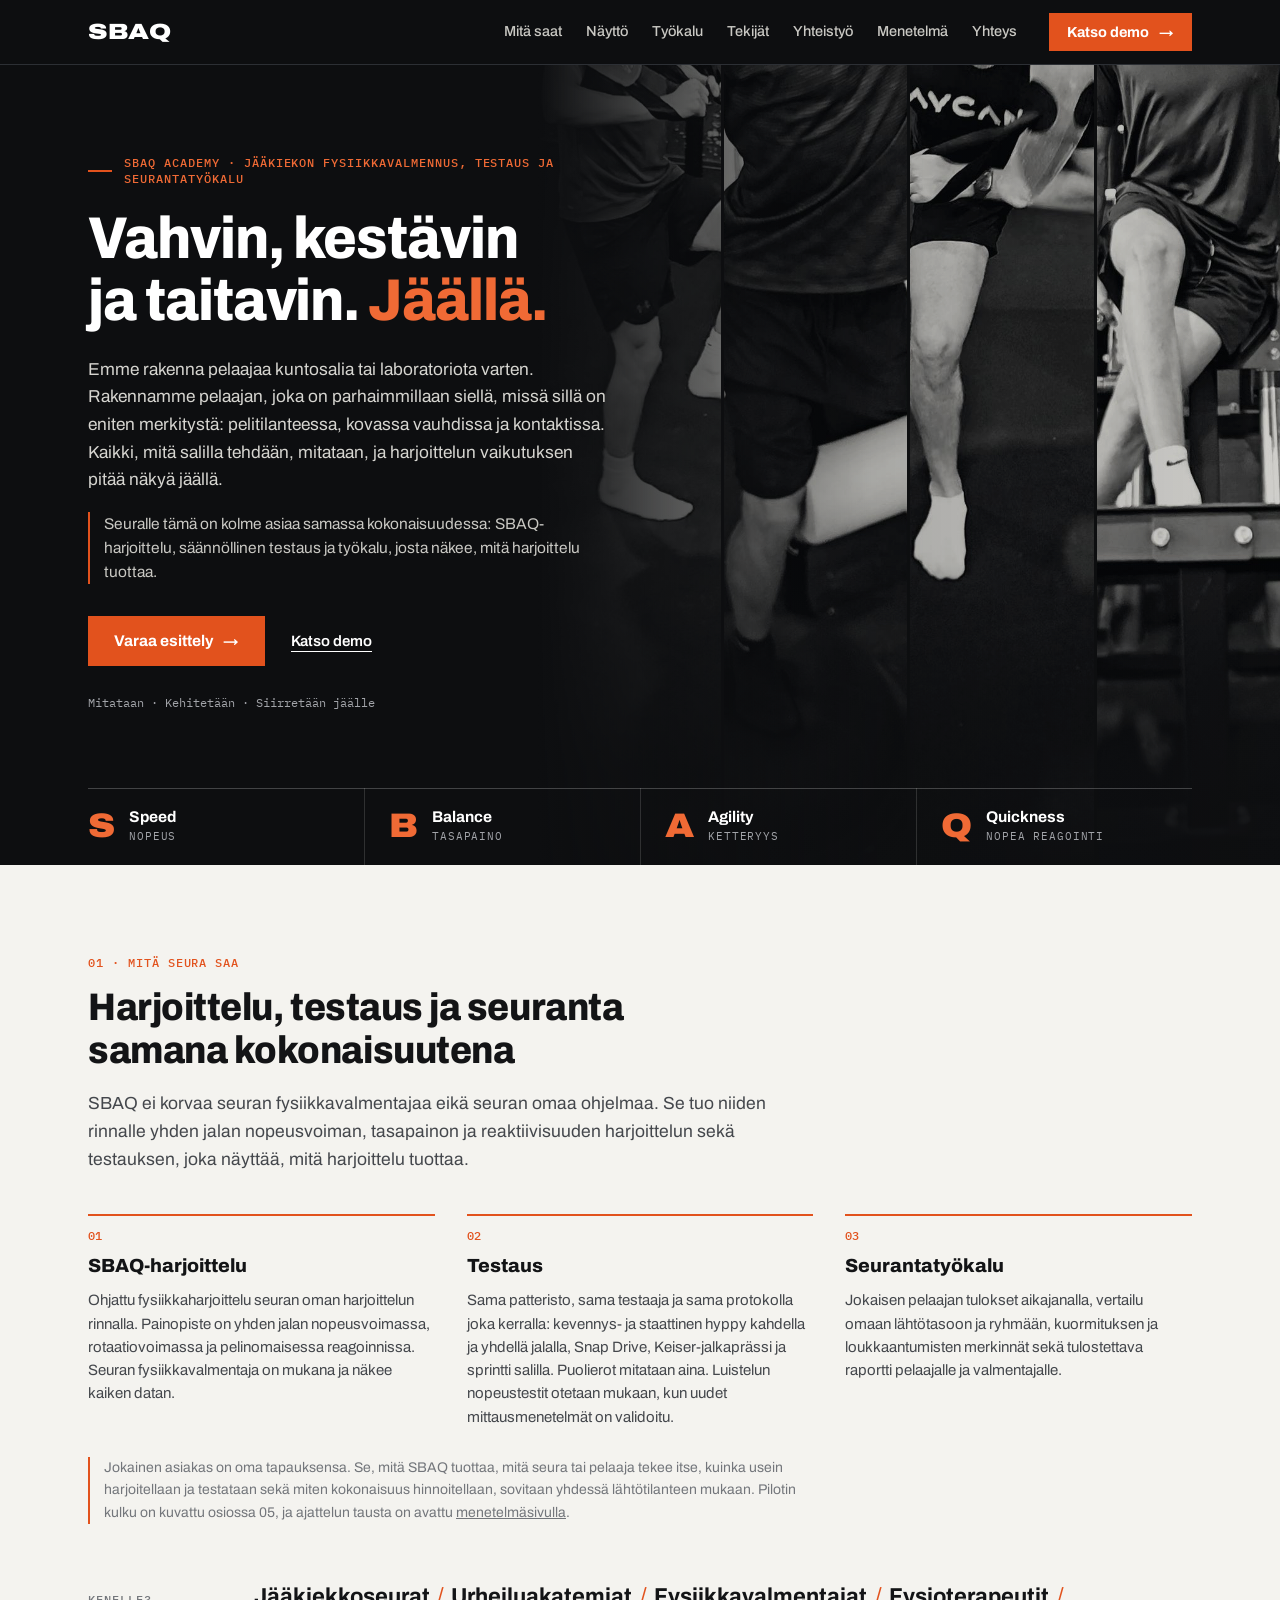
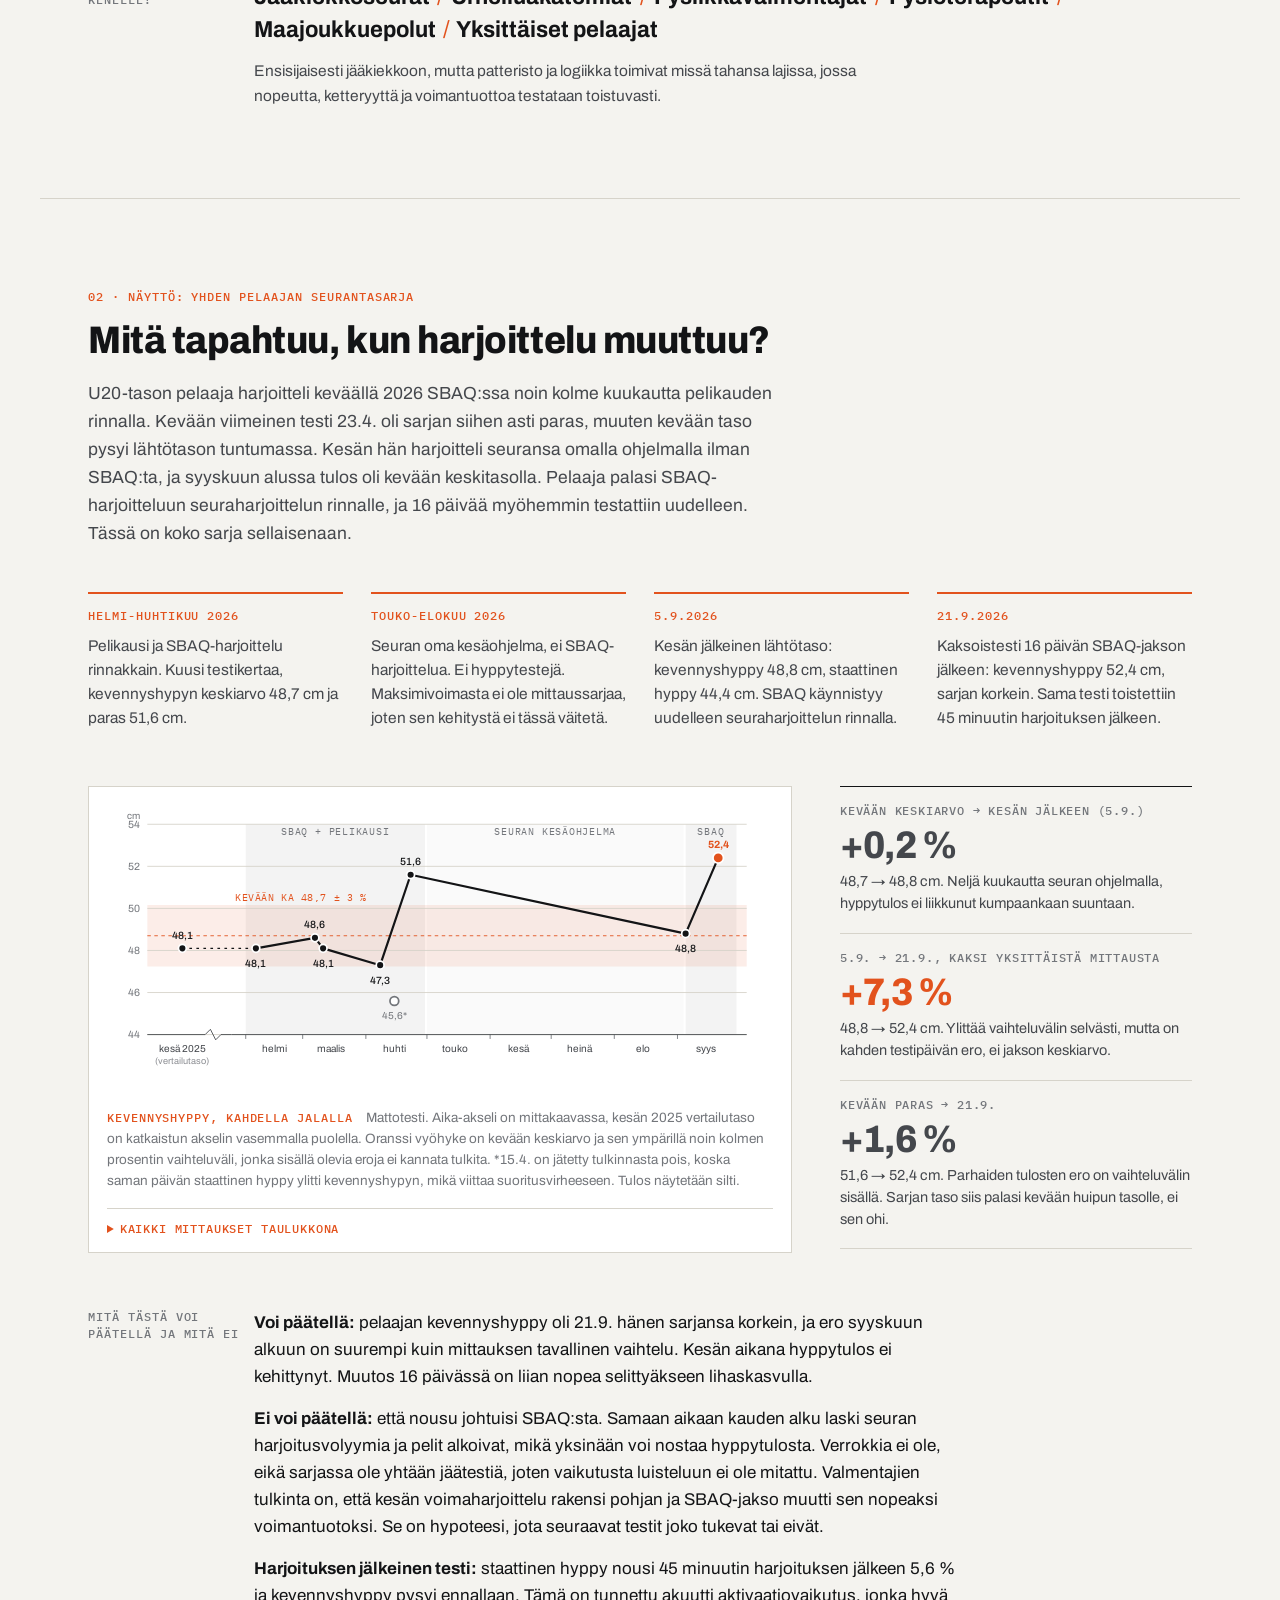
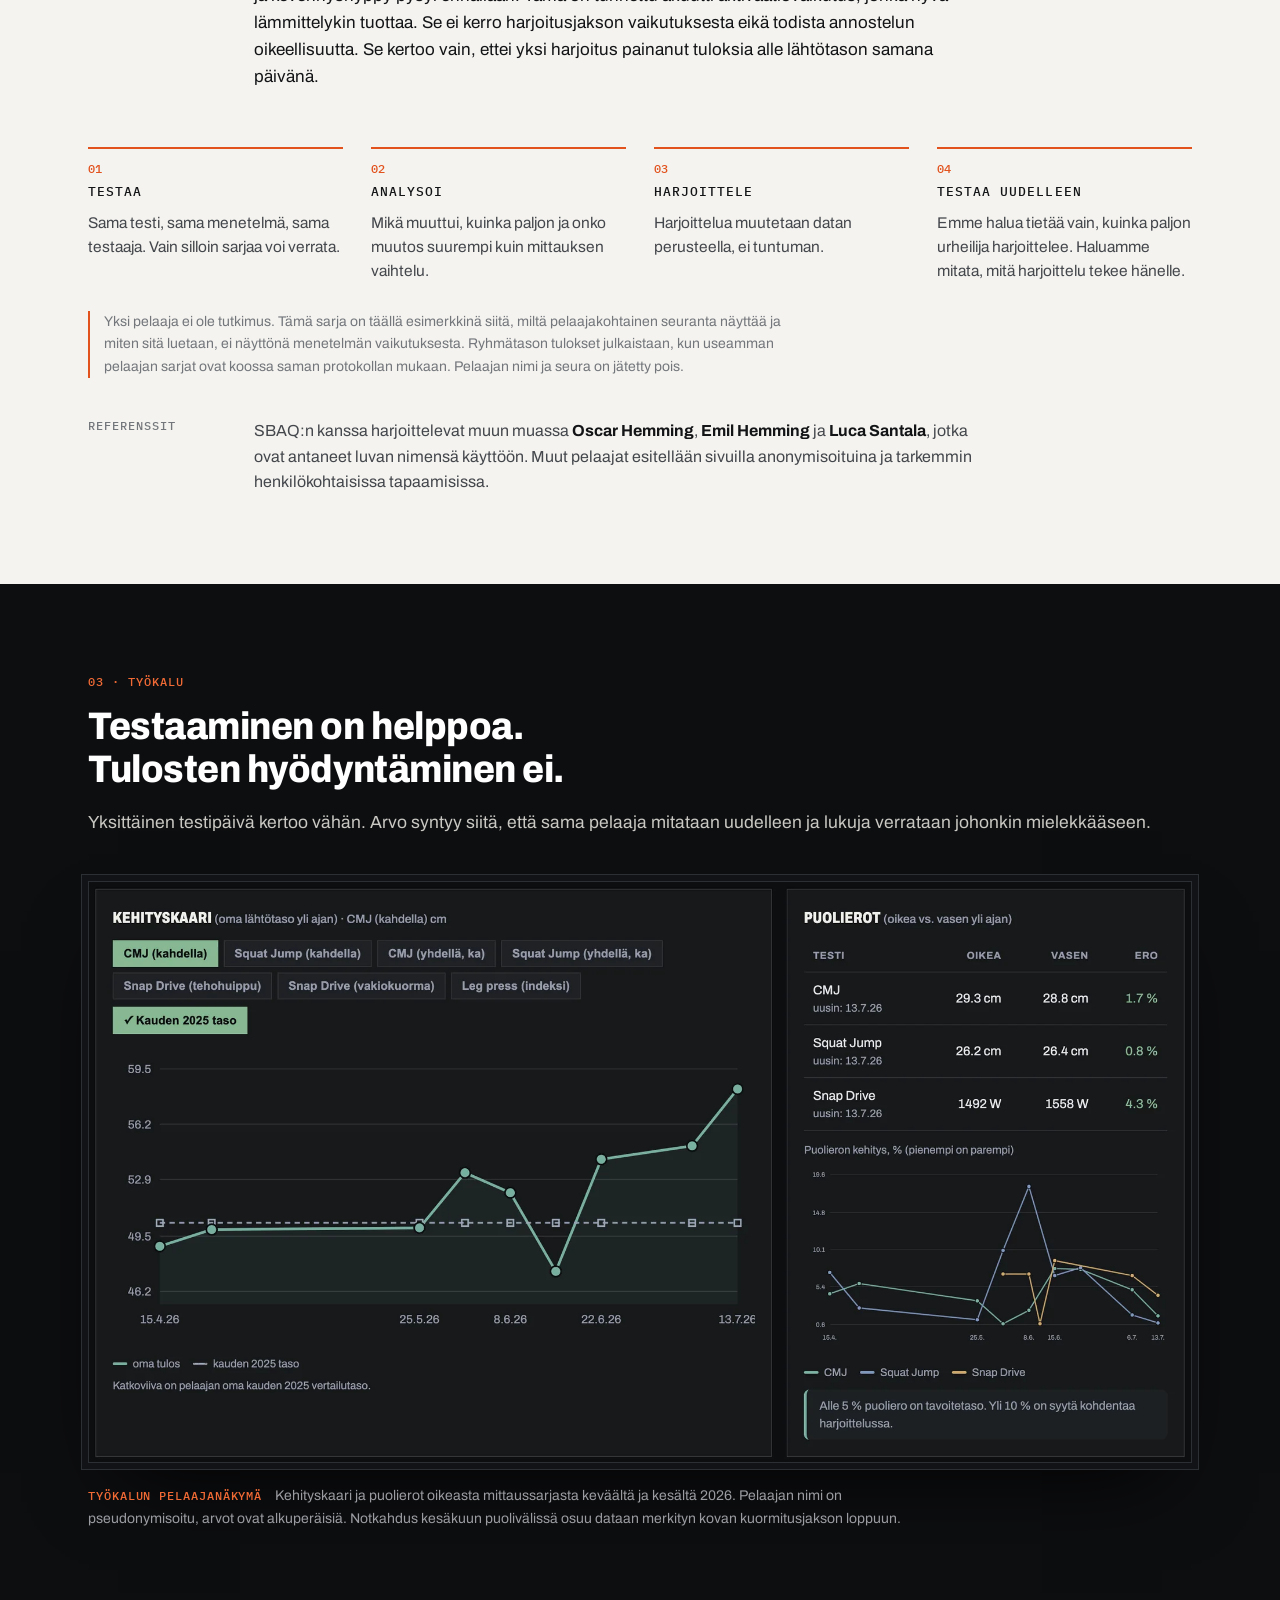
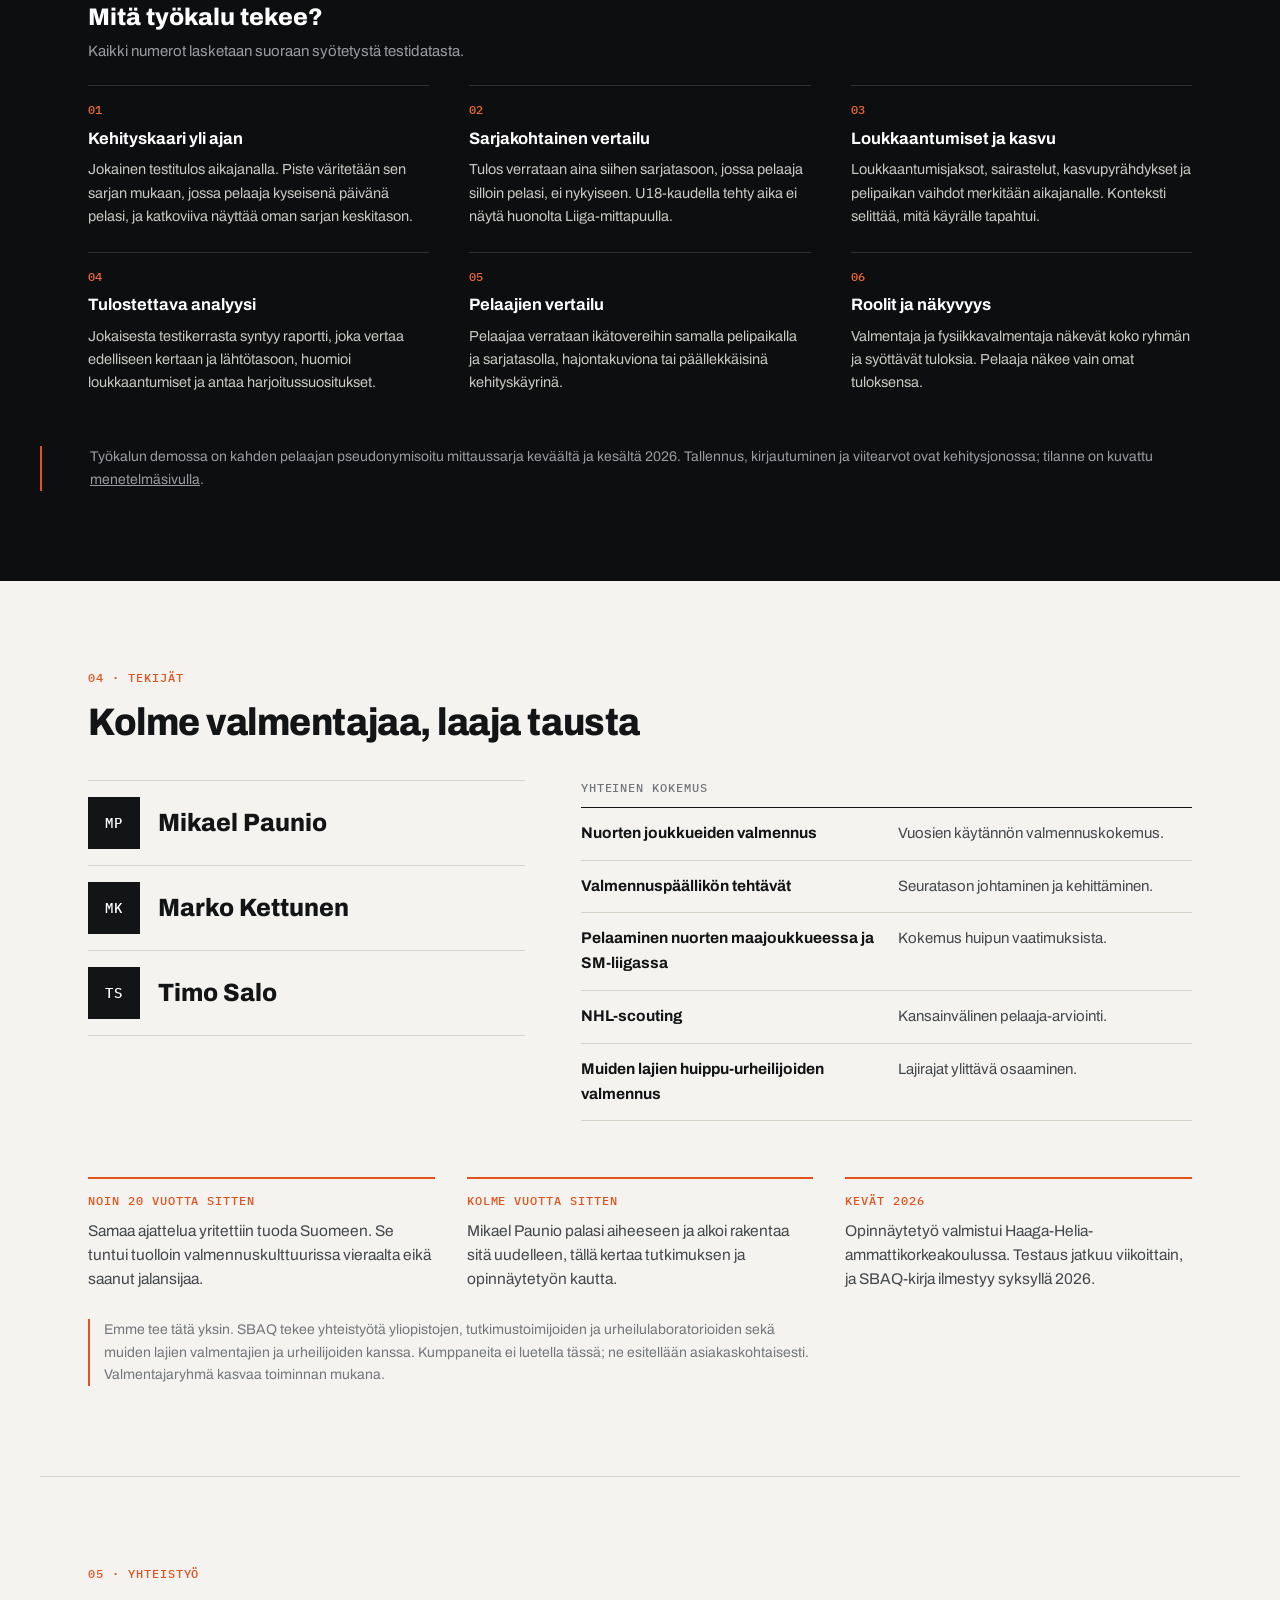
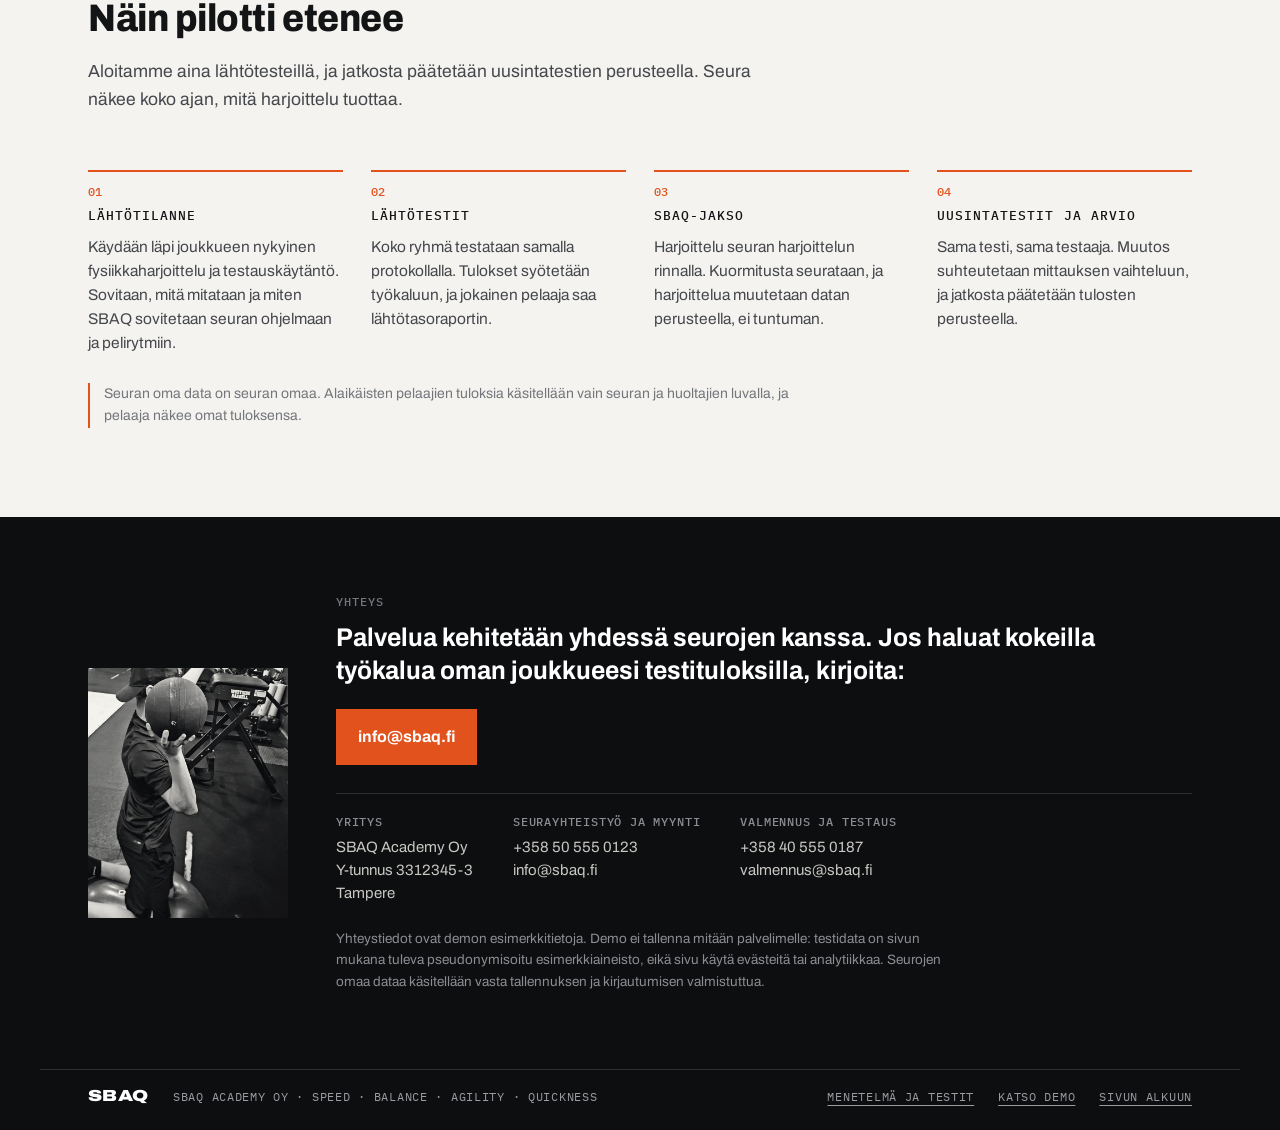
==== commit 72292207: "Apply Timo's answers: partners, references, no on-ice claims, "why" section - Partner wording is now" ====
--- a/index.html
+++ b/index.html
@@ -4,7 +4,7 @@
   <meta charset="utf-8" />
   <meta name="viewport" content="width=device-width, initial-scale=1" />
   <title>SBAQ Academy. Speed, Balance, Agility, Quickness</title>
-  <meta name="description" content="SBAQ Academy rakentaa pelaajan, joka on vahvin, kestävin ja taitavin jäällä. Harjoittelu mitataan yhteistyössä urheilulaboratorion kanssa, ja seurantatyökalu näyttää, miten pelaaja kehittyy." />
+  <meta name="description" content="SBAQ Academy rakentaa pelaajan, joka on vahvin, kestävin ja taitavin jäällä. Harjoittelu mitataan yhteistyössä yliopistojen, tutkimustoimijoiden ja urheilulaboratorioiden kanssa, ja seurantatyökalu näyttää, miten pelaaja kehittyy." />
   <link rel="canonical" href="https://segedi23.github.io/sbaq-demo/" />
   <link rel="icon" href="img/favicon.svg" type="image/svg+xml" />
   <link rel="apple-touch-icon" href="img/apple-touch-icon.png" />
@@ -21,7 +21,7 @@
   <link rel="preconnect" href="https://fonts.googleapis.com" />
   <link rel="preconnect" href="https://fonts.gstatic.com" crossorigin />
   <link href="https://fonts.googleapis.com/css2?family=Archivo:wdth,wght@75..125,400..900&family=IBM+Plex+Mono:wght@400;500&display=swap" rel="stylesheet" />
-  <link rel="stylesheet" href="site.css?v=20260922f" />
+  <link rel="stylesheet" href="site.css?v=20260923a" />
 </head>
 <body id="top">
 
@@ -101,7 +101,7 @@
       </li>
       <li>
         <b>Testaus</b>
-        <span>Sama patteristo, sama testaaja ja sama protokolla joka kerralla: kevennys- ja staattinen hyppy kahdella ja yhdellä jalalla, Snap Drive, Keiser-jalkaprässi, sprintti salilla ja kiihdytys jäällä. Puolierot mitataan aina.</span>
+        <span>Sama patteristo, sama testaaja ja sama protokolla joka kerralla: kevennys- ja staattinen hyppy kahdella ja yhdellä jalalla, Snap Drive, Keiser-jalkaprässi ja sprintti salilla. Puolierot mitataan aina. Luistelun nopeustestit otetaan mukaan, kun uudet mittausmenetelmät on validoitu.</span>
       </li>
       <li>
         <b>Seurantatyökalu</b>
@@ -110,8 +110,10 @@
     </ol>
 
     <p class="footnote">
-      Yhteistyön laajuus, harjoitusmäärä, testaustiheys ja hinta sovitaan seurakohtaisesti
-      lähtötilanteen mukaan. Pilotin kulku on kuvattu osiossa 05.
+      Jokainen asiakas on oma tapauksensa. Se, mitä SBAQ tuottaa, mitä seura tai pelaaja
+      tekee itse, kuinka usein harjoitellaan ja testataan sekä miten kokonaisuus
+      hinnoitellaan, sovitaan yhdessä lähtötilanteen mukaan. Pilotin kulku on kuvattu
+      osiossa 05, ja ajattelun tausta on avattu <a href="menetelma.html#snap">menetelmäsivulla</a>.
     </p>
 
     <div class="whom">
@@ -285,6 +287,14 @@
       vaikutuksesta. Ryhmätason tulokset julkaistaan, kun useamman pelaajan sarjat ovat
       koossa saman protokollan mukaan. Pelaajan nimi ja seura on jätetty pois.
     </p>
+    <div class="refs">
+      <p class="q-label">Referenssit</p>
+      <p class="refs-line">
+        SBAQ:n kanssa harjoittelevat muun muassa <b>Oscar Hemming</b>, <b>Emil Hemming</b> ja
+        <b>Luca Santala</b>, jotka ovat antaneet luvan nimensä käyttöön. Muut pelaajat
+        esitellään sivuilla anonymisoituina ja tarkemmin henkilökohtaisissa tapaamisissa.
+      </p>
+    </div>
   </section>
 
   <!-- ================= 03 työkalu ================= -->
@@ -358,9 +368,10 @@
     </ol>
 
     <p class="footnote">
-      Emme tee tätä yksin. Yhteistyössä ovat mukana Suomen johtavia taitoluisteluvalmentajia,
-      eliittitason CrossFit-urheilijoita ja kansainvälinen urheilulaboratorio, jonka kanssa
-      kehitämme uusia testejä ja testauslaitteita.
+      Emme tee tätä yksin. SBAQ tekee yhteistyötä yliopistojen, tutkimustoimijoiden ja
+      urheilulaboratorioiden sekä muiden lajien valmentajien ja urheilijoiden kanssa.
+      Kumppaneita ei luetella tässä; ne esitellään asiakaskohtaisesti. Valmentajaryhmä
+      kasvaa toiminnan mukana.
     </p>
   </section>
 
@@ -424,6 +435,6 @@
   </div>
 </footer>
 
-<script src="site.js?v=20260922f"></script>
+<script src="site.js?v=20260923a"></script>
 </body>
 </html>
--- a/site.css
+++ b/site.css
@@ -312,6 +312,23 @@
 .sub-head h1 { font: 800 clamp(30px, 3.6vw, 48px)/1.1 var(--f); font-stretch: 92%; letter-spacing: -.012em; max-width: 18em; }
 .sub-head .lead { margin-top: 18px; max-width: 40em; font-size: 17.5px; color: var(--ink-2); }
 .sub-head .dateline { color: var(--tape); }
+
+/* referenssit */
+.refs { margin-top: 40px; display: grid; grid-template-columns: 15% 1fr; align-items: start; }
+.refs .q-label { margin: 0; }
+.refs-line { max-width: 46em; font-size: 16px; line-height: 1.6; color: var(--ink-2); }
+.refs-line b { color: var(--ink); }
+
+/* toistettava räjähtävyys */
+.dark .story b { color: var(--tape-2); }
+.dark .story span { color: var(--night-text); }
+.snap-steps { margin-top: 44px; }
+.snap-phases { margin-top: 64px !important; }
+.snap-phases > div { display: grid; grid-template-columns: 1fr 1fr; gap: 0; border: 1px solid var(--night-hair); }
+.snap-phases > div > div { padding: 24px 28px 26px; }
+.snap-phases > div > div + div { border-left: 1px solid var(--night-hair); box-shadow: inset 3px 0 0 var(--tape); }
+.snap-phases h3 { font-size: 19px; font-weight: 800; }
+.snap-phases > div p { margin-top: 10px; font-size: 15px; line-height: 1.55; color: var(--night-text); }
 
 /* case: yksi pelaaja, kolme jaksoa */
 .story.four { grid-template-columns: repeat(4, 1fr); gap: 28px; }
@@ -389,6 +406,9 @@
   .equip > div, .equip > div + div { padding: 24px 0 8px; border-left: 0; }
   .equip > div + div { border-top: 1px solid var(--ink); margin-top: 24px; }
   .case-read { grid-template-columns: 1fr; row-gap: 8px; }
+  .refs { grid-template-columns: 1fr; row-gap: 8px; }
+  .snap-phases > div { grid-template-columns: 1fr; }
+  .snap-phases > div > div + div { border-left: 0; border-top: 1px solid var(--night-hair); box-shadow: inset 0 3px 0 var(--tape); }
   .case-chart { padding: 10px 8px 10px; }
   .whom { grid-template-columns: 1fr; row-gap: 8px; }
   .whom-note { grid-column: 1; }
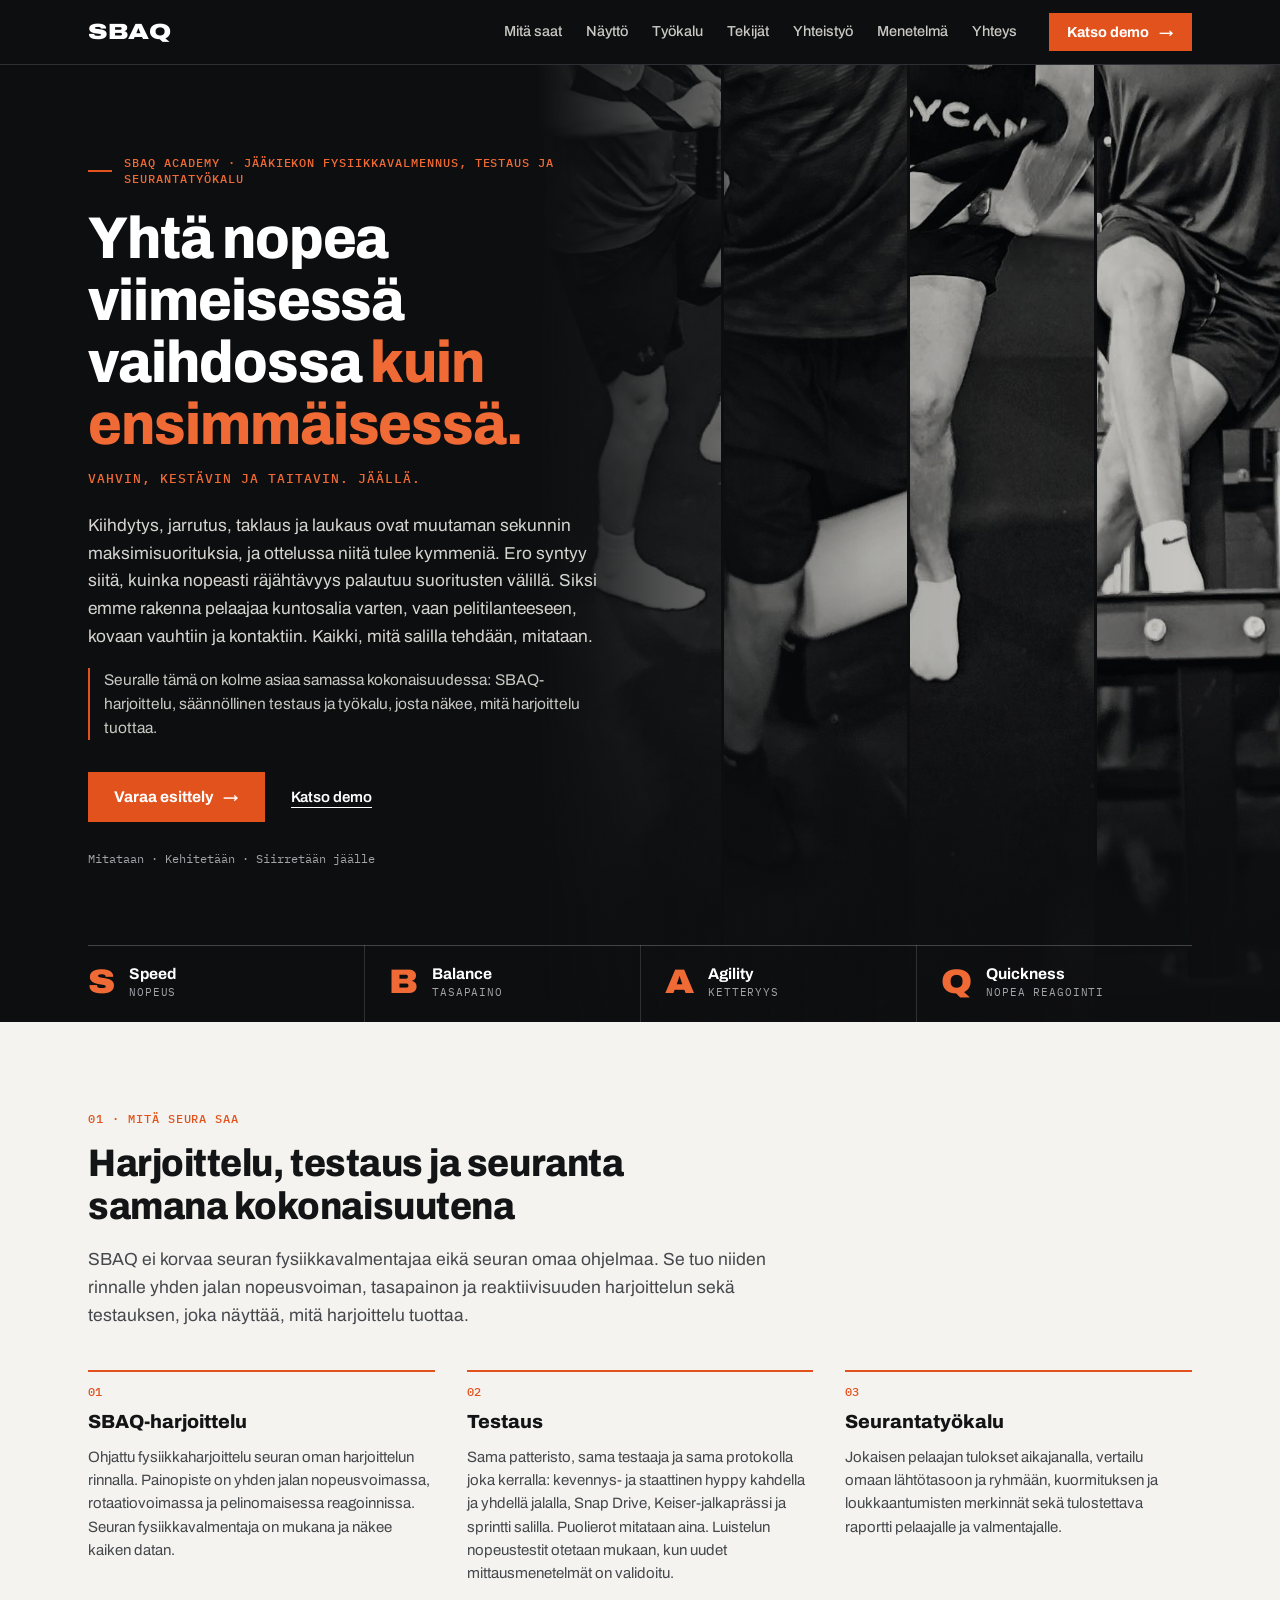
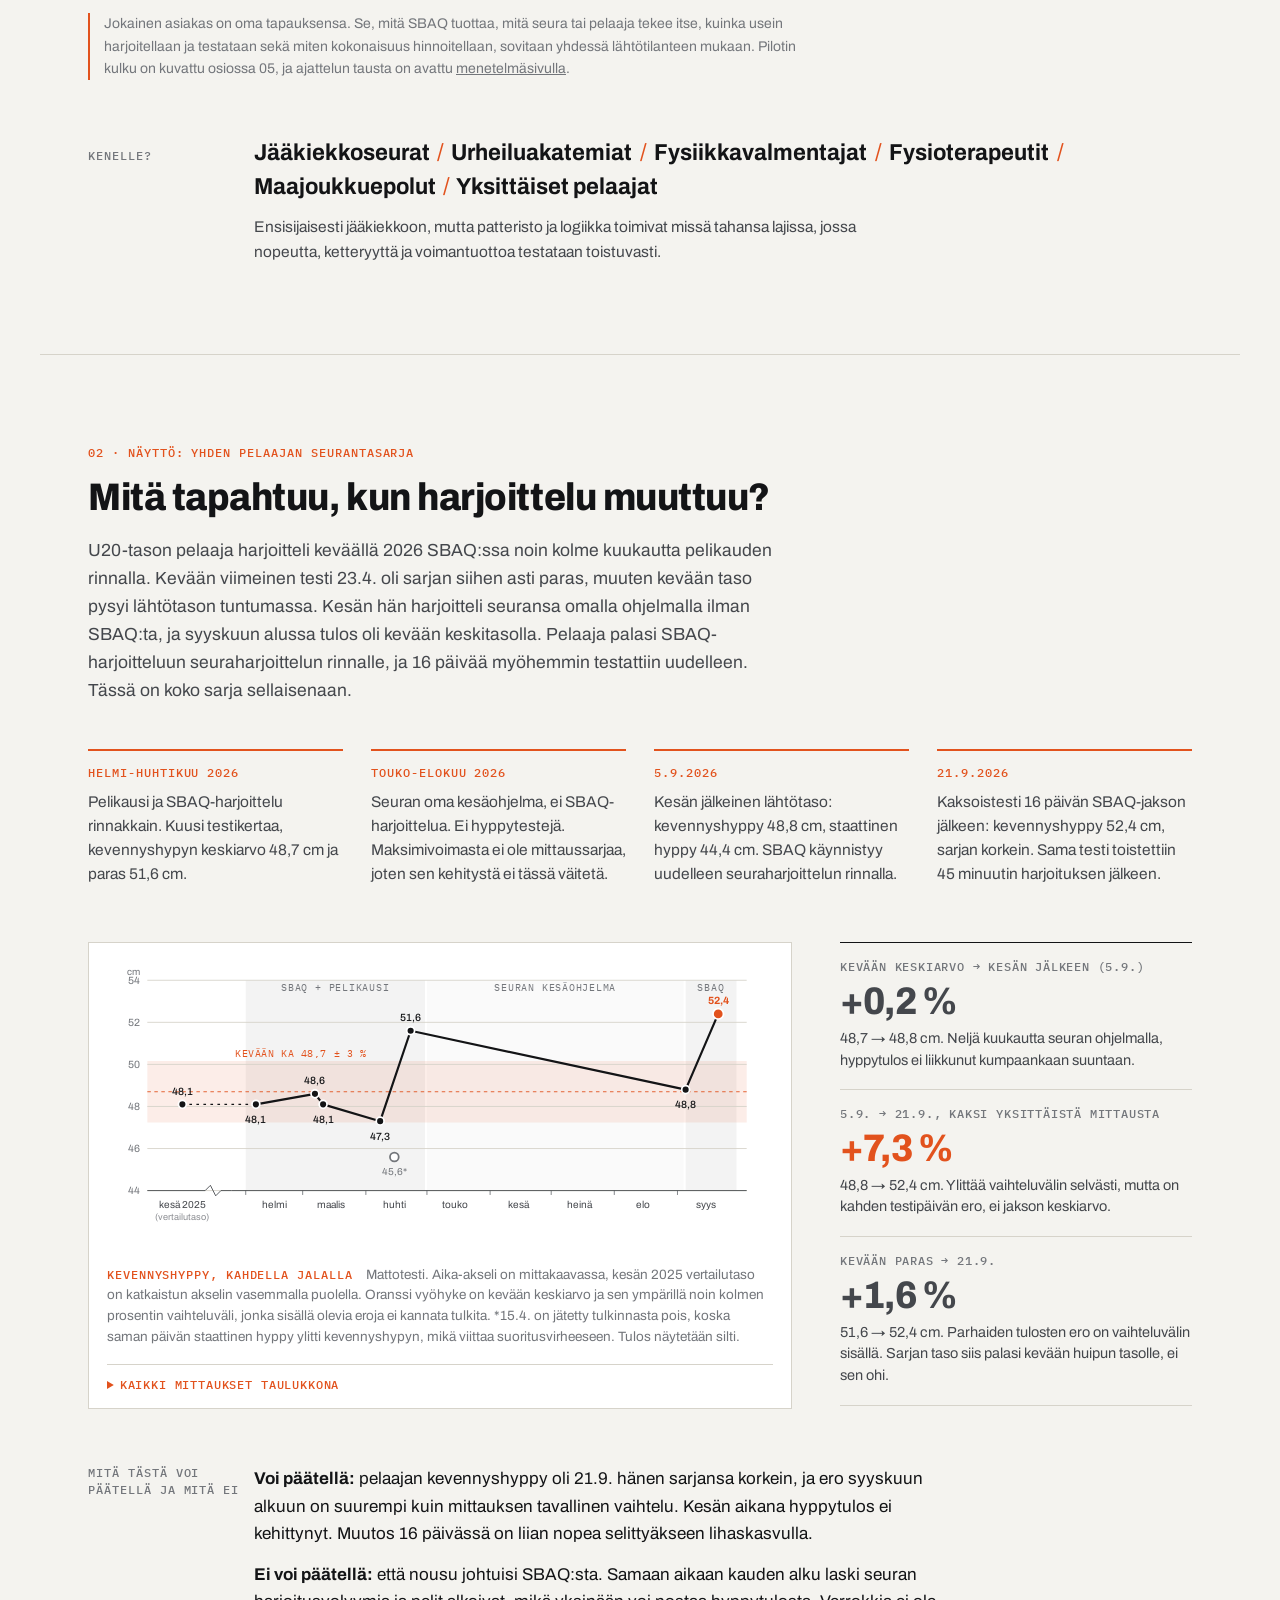
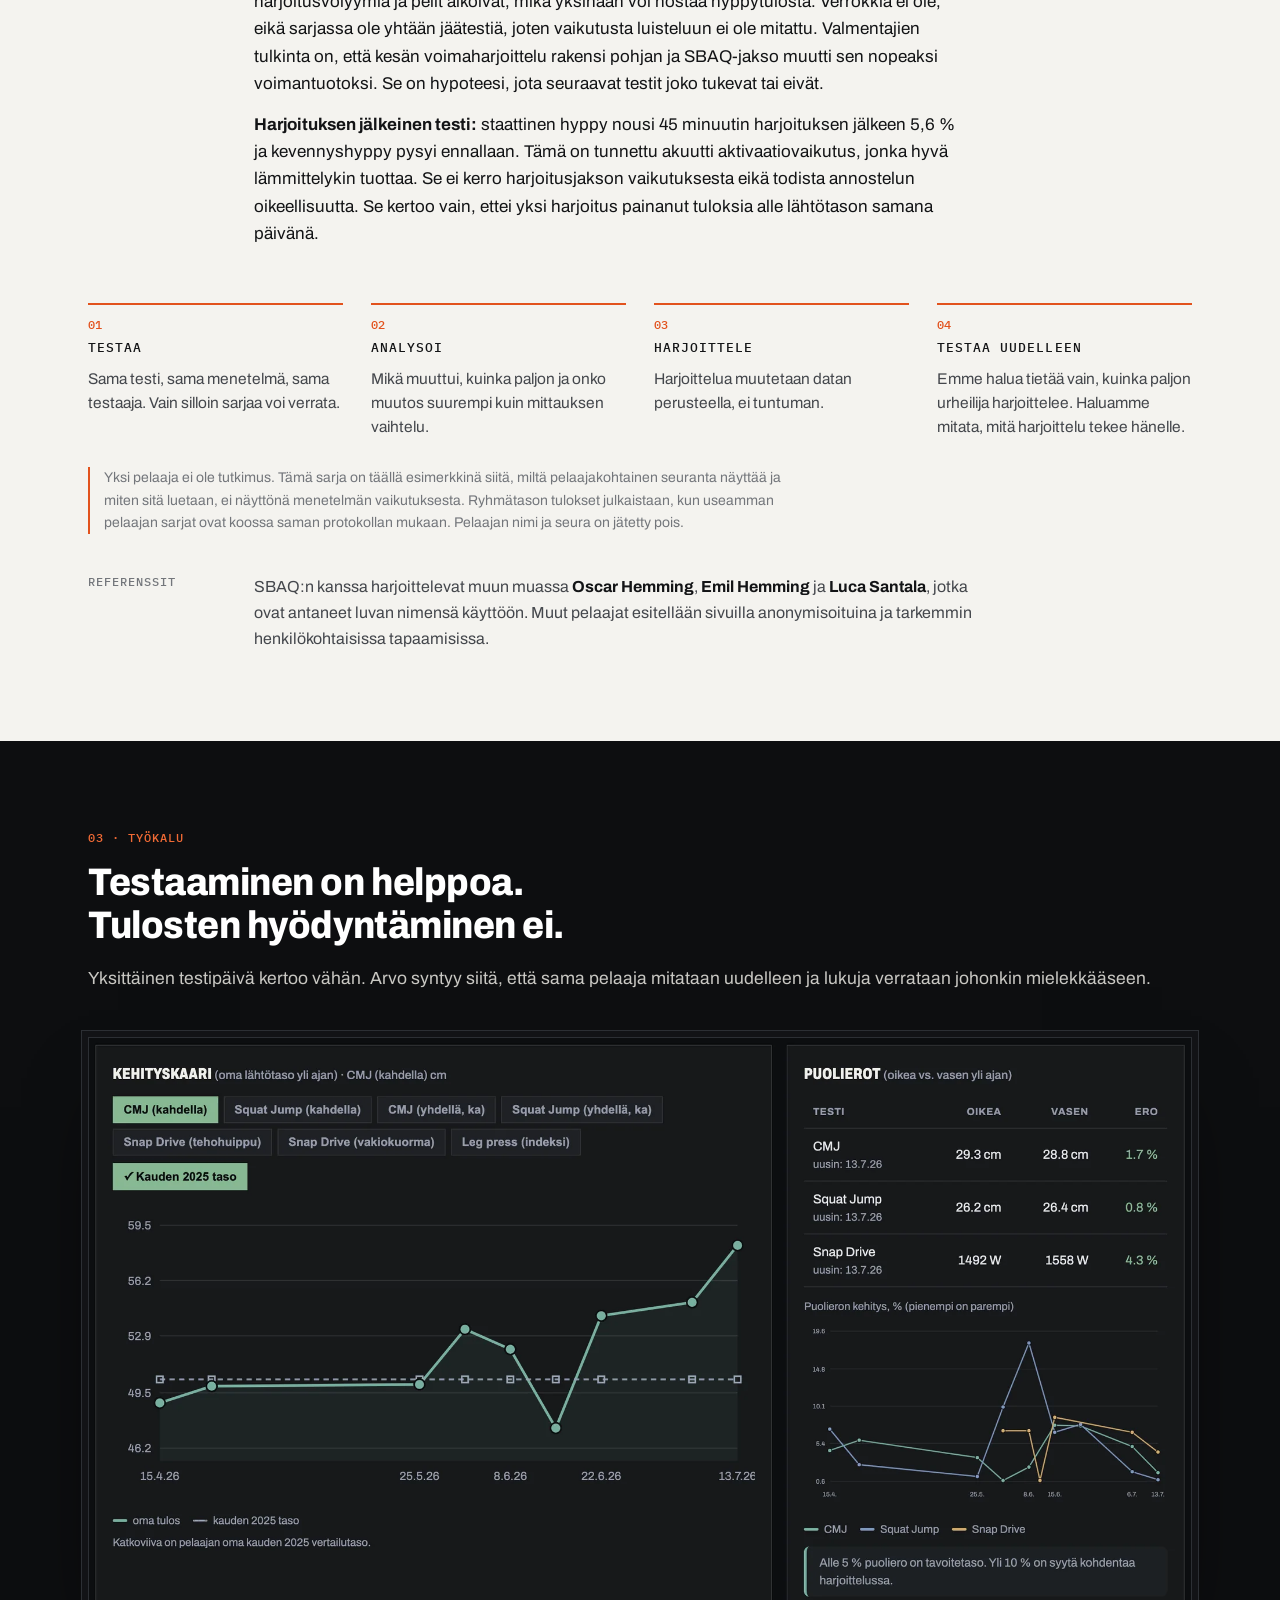
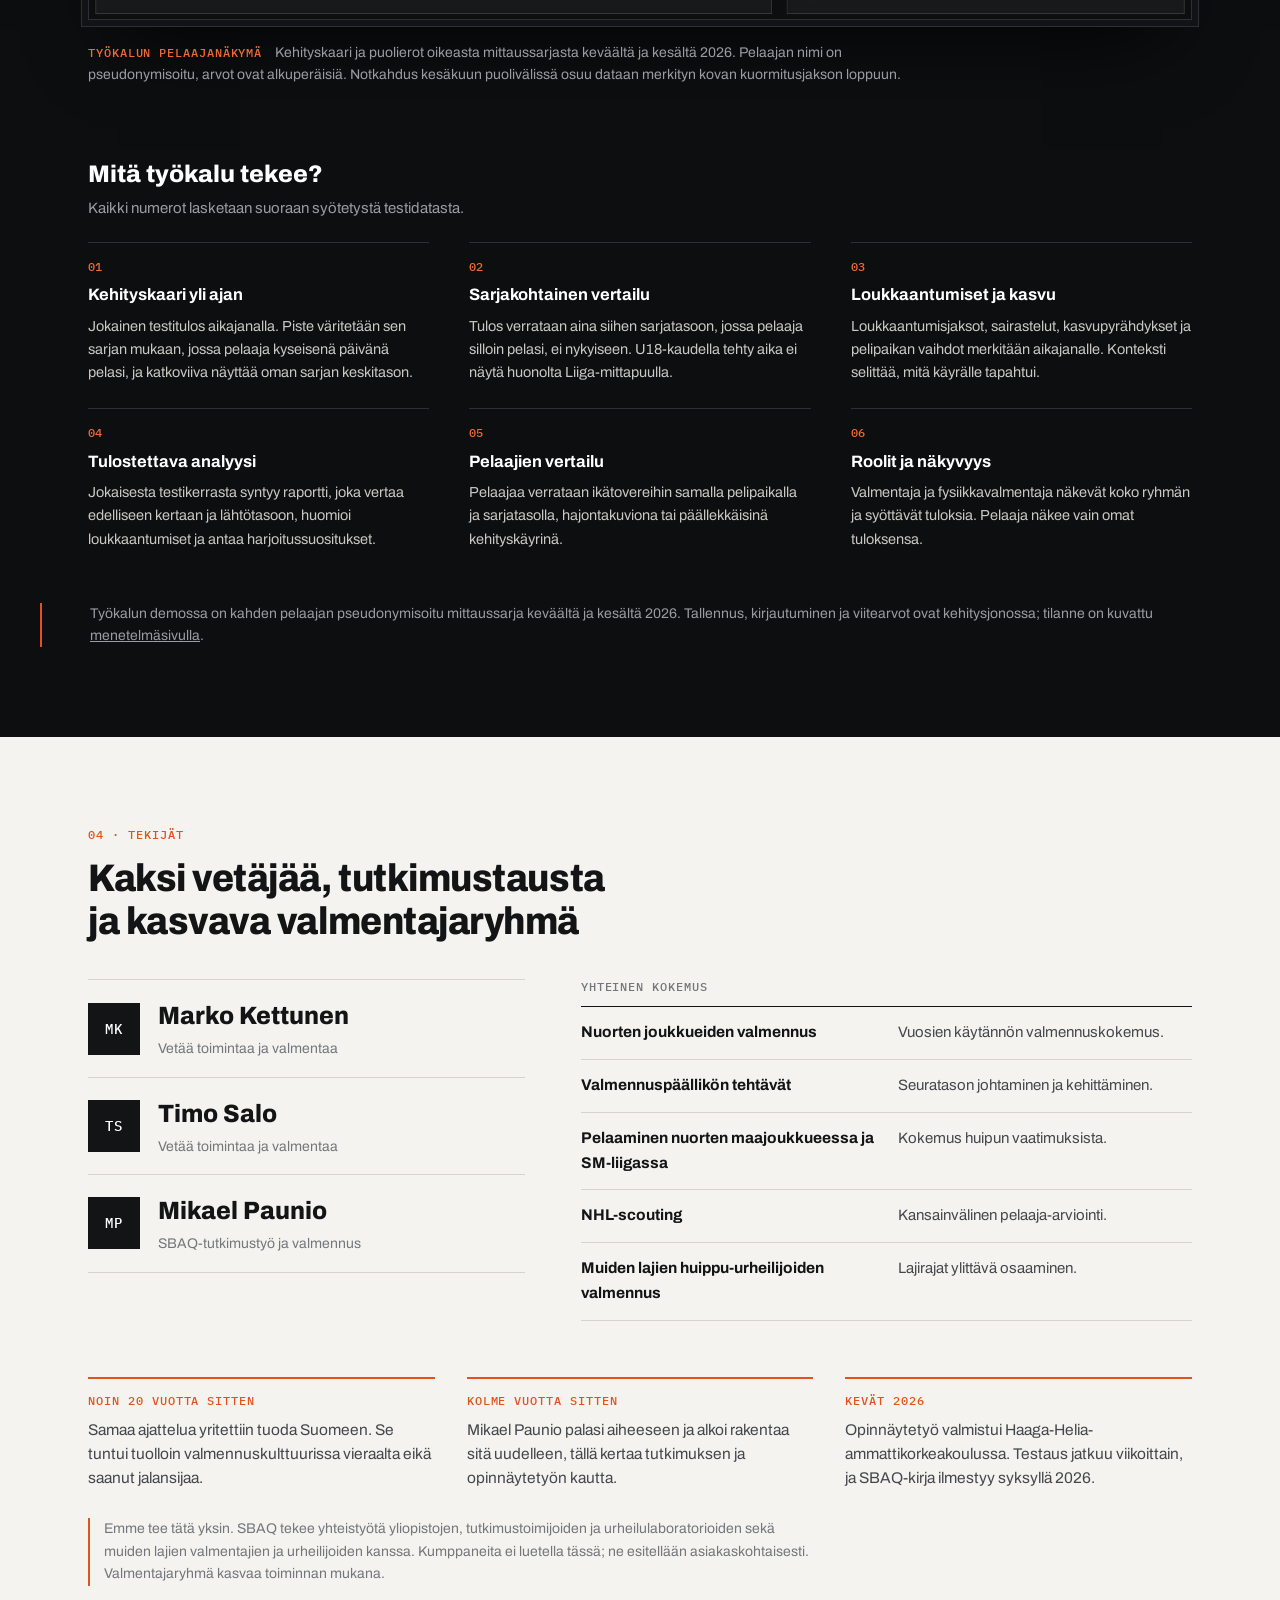
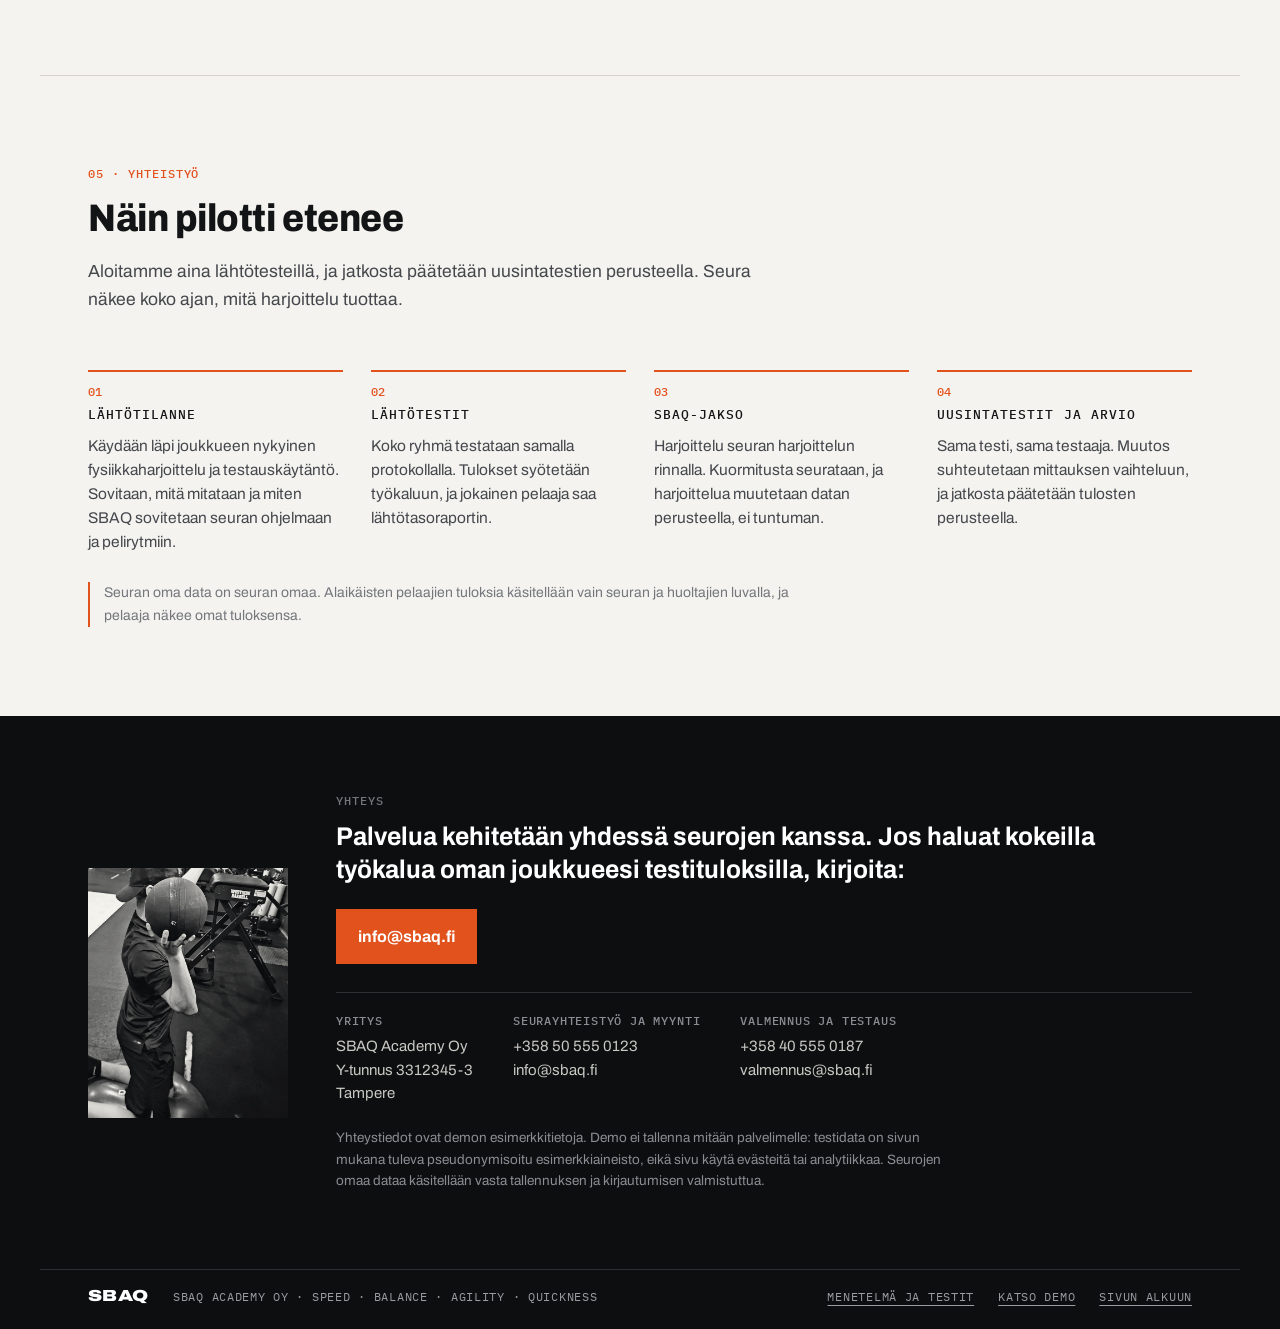
==== commit 60f8322b: "New main message, team roles and refreshed share image - Hero headline "Yhtä nopea viimeisessä vaihd" ====
--- a/index.html
+++ b/index.html
@@ -4,14 +4,14 @@
   <meta charset="utf-8" />
   <meta name="viewport" content="width=device-width, initial-scale=1" />
   <title>SBAQ Academy. Speed, Balance, Agility, Quickness</title>
-  <meta name="description" content="SBAQ Academy rakentaa pelaajan, joka on vahvin, kestävin ja taitavin jäällä. Harjoittelu mitataan yhteistyössä yliopistojen, tutkimustoimijoiden ja urheilulaboratorioiden kanssa, ja seurantatyökalu näyttää, miten pelaaja kehittyy." />
+  <meta name="description" content="SBAQ Academy harjoittaa räjähtävyyttä, joka toistuu koko ottelun: yhtä nopea viimeisessä vaihdossa kuin ensimmäisessä. Harjoittelu mitataan yhteistyössä yliopistojen, tutkimustoimijoiden ja urheilulaboratorioiden kanssa, ja seurantatyökalu näyttää, miten pelaaja kehittyy." />
   <link rel="canonical" href="https://segedi23.github.io/sbaq-demo/" />
   <link rel="icon" href="img/favicon.svg" type="image/svg+xml" />
   <link rel="apple-touch-icon" href="img/apple-touch-icon.png" />
   <meta property="og:type" content="website" />
   <meta property="og:locale" content="fi_FI" />
   <meta property="og:site_name" content="SBAQ Academy" />
-  <meta property="og:title" content="SBAQ Academy. Jääkiekon fysiikkavalmennus, testaus ja seurantatyökalu" />
+  <meta property="og:title" content="SBAQ Academy. Yhtä nopea viimeisessä vaihdossa kuin ensimmäisessä." />
   <meta property="og:description" content="Harjoittelu mitataan ja tulosten pitää näkyä jäällä. Katso demo ja yhden pelaajan case: mitä tapahtuu, kun harjoittelu muuttuu." />
   <meta property="og:url" content="https://segedi23.github.io/sbaq-demo/" />
   <meta property="og:image" content="https://segedi23.github.io/sbaq-demo/img/og.png" />
@@ -21,7 +21,7 @@
   <link rel="preconnect" href="https://fonts.googleapis.com" />
   <link rel="preconnect" href="https://fonts.gstatic.com" crossorigin />
   <link href="https://fonts.googleapis.com/css2?family=Archivo:wdth,wght@75..125,400..900&family=IBM+Plex+Mono:wght@400;500&display=swap" rel="stylesheet" />
-  <link rel="stylesheet" href="site.css?v=20260923a" />
+  <link rel="stylesheet" href="site.css?v=20260923b" />
 </head>
 <body id="top">
 
@@ -55,12 +55,14 @@
     <div class="hero-in">
       <div class="hero-text">
         <p class="dateline">SBAQ Academy · jääkiekon fysiikkavalmennus, testaus ja seurantatyökalu</p>
-        <h1>Vahvin, kestävin ja taitavin. <i>Jäällä.</i></h1>
+        <h1>Yhtä nopea viimeisessä vaihdossa <i>kuin ensimmäisessä.</i></h1>
+        <p class="hero-sub">Vahvin, kestävin ja taitavin. Jäällä.</p>
         <p class="lead">
-          Emme rakenna pelaajaa kuntosalia tai laboratoriota varten. Rakennamme pelaajan,
-          joka on parhaimmillaan siellä, missä sillä on eniten merkitystä: pelitilanteessa,
-          kovassa vauhdissa ja kontaktissa. Kaikki, mitä salilla tehdään, mitataan, ja
-          harjoittelun vaikutuksen pitää näkyä jäällä.
+          Kiihdytys, jarrutus, taklaus ja laukaus ovat muutaman sekunnin maksimisuorituksia,
+          ja ottelussa niitä tulee kymmeniä. Ero syntyy siitä, kuinka nopeasti räjähtävyys
+          palautuu suoritusten välillä. Siksi emme rakenna pelaajaa kuntosalia varten, vaan
+          pelitilanteeseen, kovaan vauhtiin ja kontaktiin. Kaikki, mitä salilla tehdään,
+          mitataan.
         </p>
         <p class="hero-offer">
           Seuralle tämä on kolme asiaa samassa kokonaisuudessa: SBAQ-harjoittelu,
@@ -339,14 +341,14 @@
   <section class="sec" id="tekijat">
     <header class="sec-mark">
       <span class="no">04 · Tekijät</span>
-      <h2>Kolme valmentajaa, laaja tausta</h2>
+      <h2>Kaksi vetäjää, tutkimustausta ja kasvava valmentajaryhmä</h2>
     </header>
 
     <div class="people">
       <ul class="names">
-        <li><b>MP</b><span>Mikael Paunio</span></li>
-        <li><b>MK</b><span>Marko Kettunen</span></li>
-        <li><b>TS</b><span>Timo Salo</span></li>
+        <li><b>MK</b><span>Marko Kettunen<small>Vetää toimintaa ja valmentaa</small></span></li>
+        <li><b>TS</b><span>Timo Salo<small>Vetää toimintaa ja valmentaa</small></span></li>
+        <li><b>MP</b><span>Mikael Paunio<small>SBAQ-tutkimustyö ja valmennus</small></span></li>
       </ul>
 
       <div class="exp">
@@ -435,6 +437,6 @@
   </div>
 </footer>
 
-<script src="site.js?v=20260923a"></script>
+<script src="site.js?v=20260923b"></script>
 </body>
 </html>
--- a/site.css
+++ b/site.css
@@ -83,6 +83,7 @@
 .go:hover::after, .mast-tool:hover::after { transform: translateX(3px); }
 .under { font-weight: 600; font-size: 15px; text-underline-offset: 5px; text-decoration-thickness: 1px; }
 .under:hover { color: var(--tape-2); }
+.hero-sub { margin-top: 14px; font: 500 12.5px/1.5 var(--f-mono); letter-spacing: .08em; text-transform: uppercase; color: var(--tape-2); }
 .hero-offer { margin-top: 18px; max-width: 34em; font-size: 15.5px; line-height: 1.55; color: #c9c8c3; border-left: 2px solid var(--tape); padding-left: 14px; }
 .hero-note { margin-top: 28px; font: 400 12px/1.5 var(--f-mono); color: #a2a4a9; }
 
@@ -239,6 +240,7 @@
 .names li:last-child { border-bottom: 1px solid var(--hair); }
 .names b { flex: none; width: 52px; height: 52px; display: grid; place-items: center; background: var(--ink); color: #fff; font: 500 14px/1 var(--f-mono); letter-spacing: .06em; }
 .names span { font-size: clamp(20px, 2vw, 25px); font-weight: 800; font-stretch: 95%; }
+.names small { display: block; font-size: 14px; font-weight: 400; font-stretch: 100%; color: var(--gray); margin-top: 2px; }
 .exp ul { border-top: 1px solid var(--ink); }
 .exp li { display: grid; grid-template-columns: 1fr 1fr; column-gap: 24px; padding: 13px 0 14px; border-bottom: 1px solid var(--hair); }
 .exp li b { font-size: 15.5px; font-weight: 700; }
